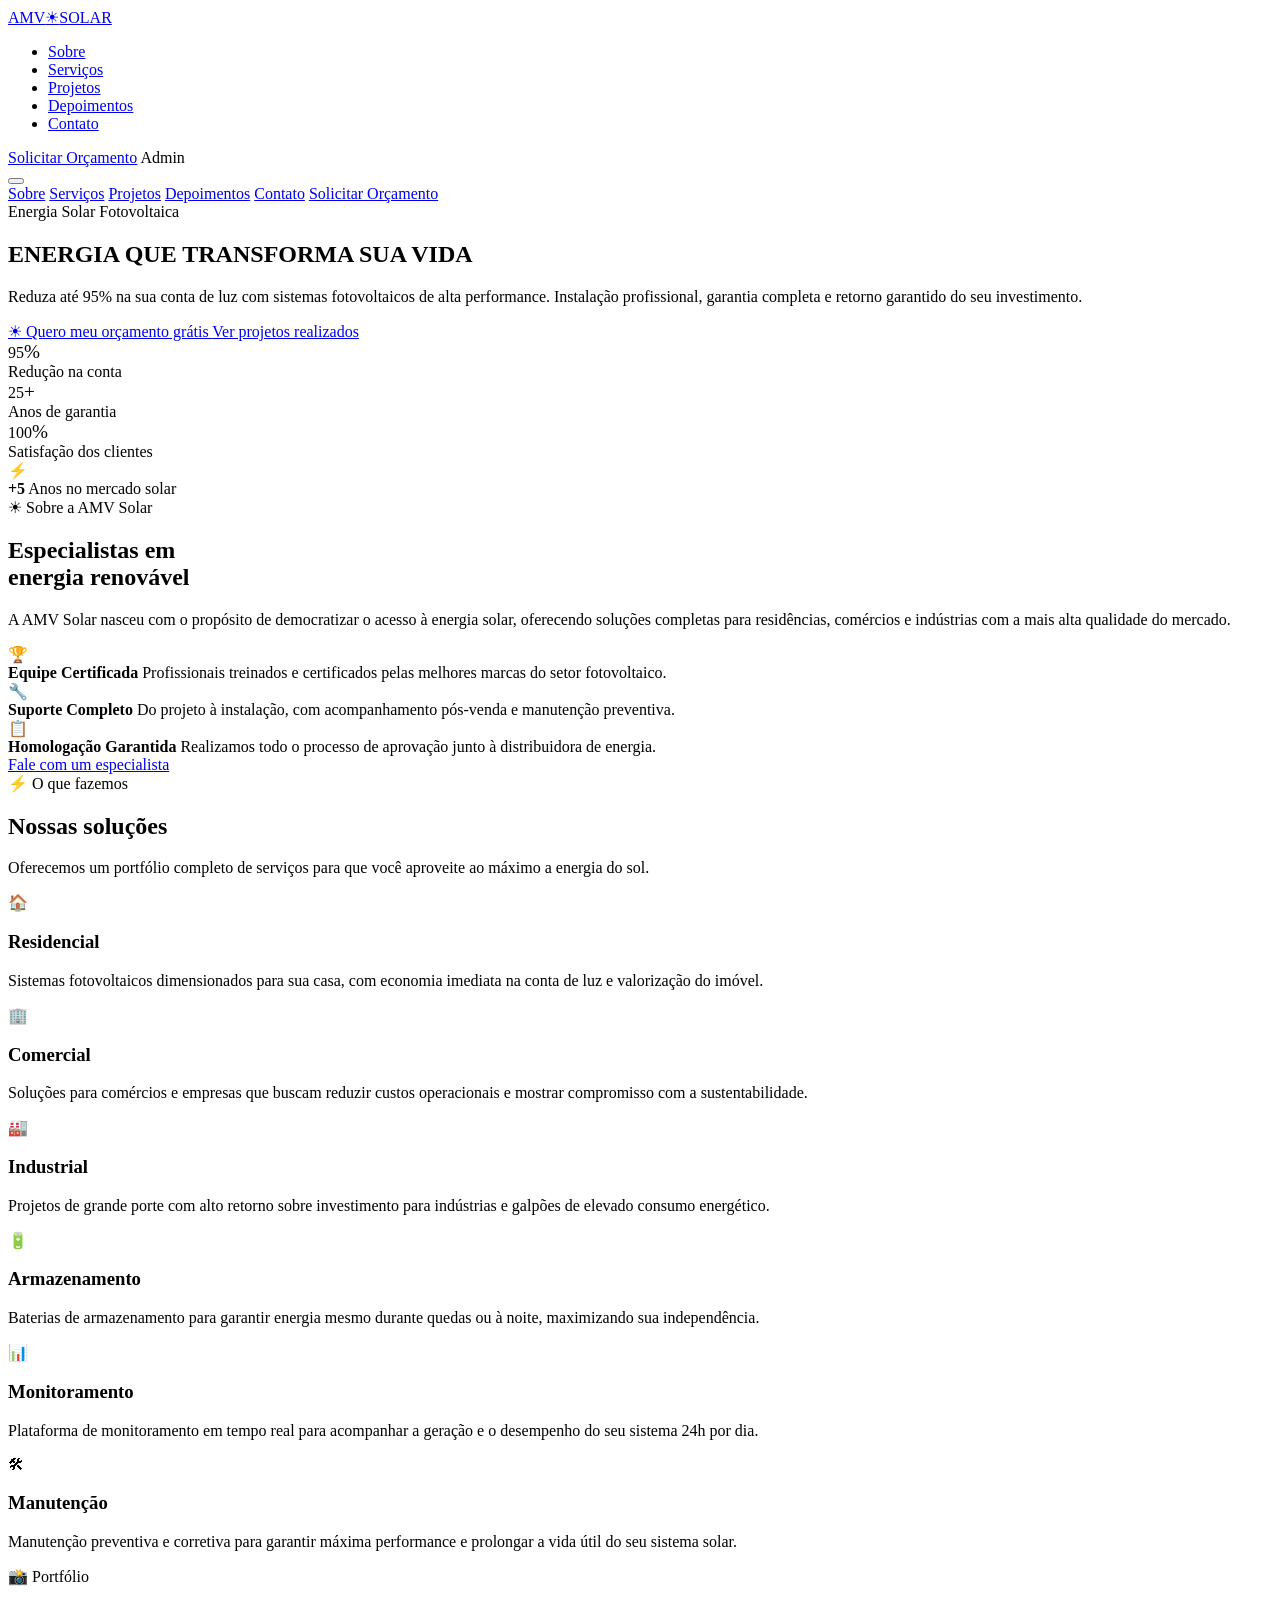
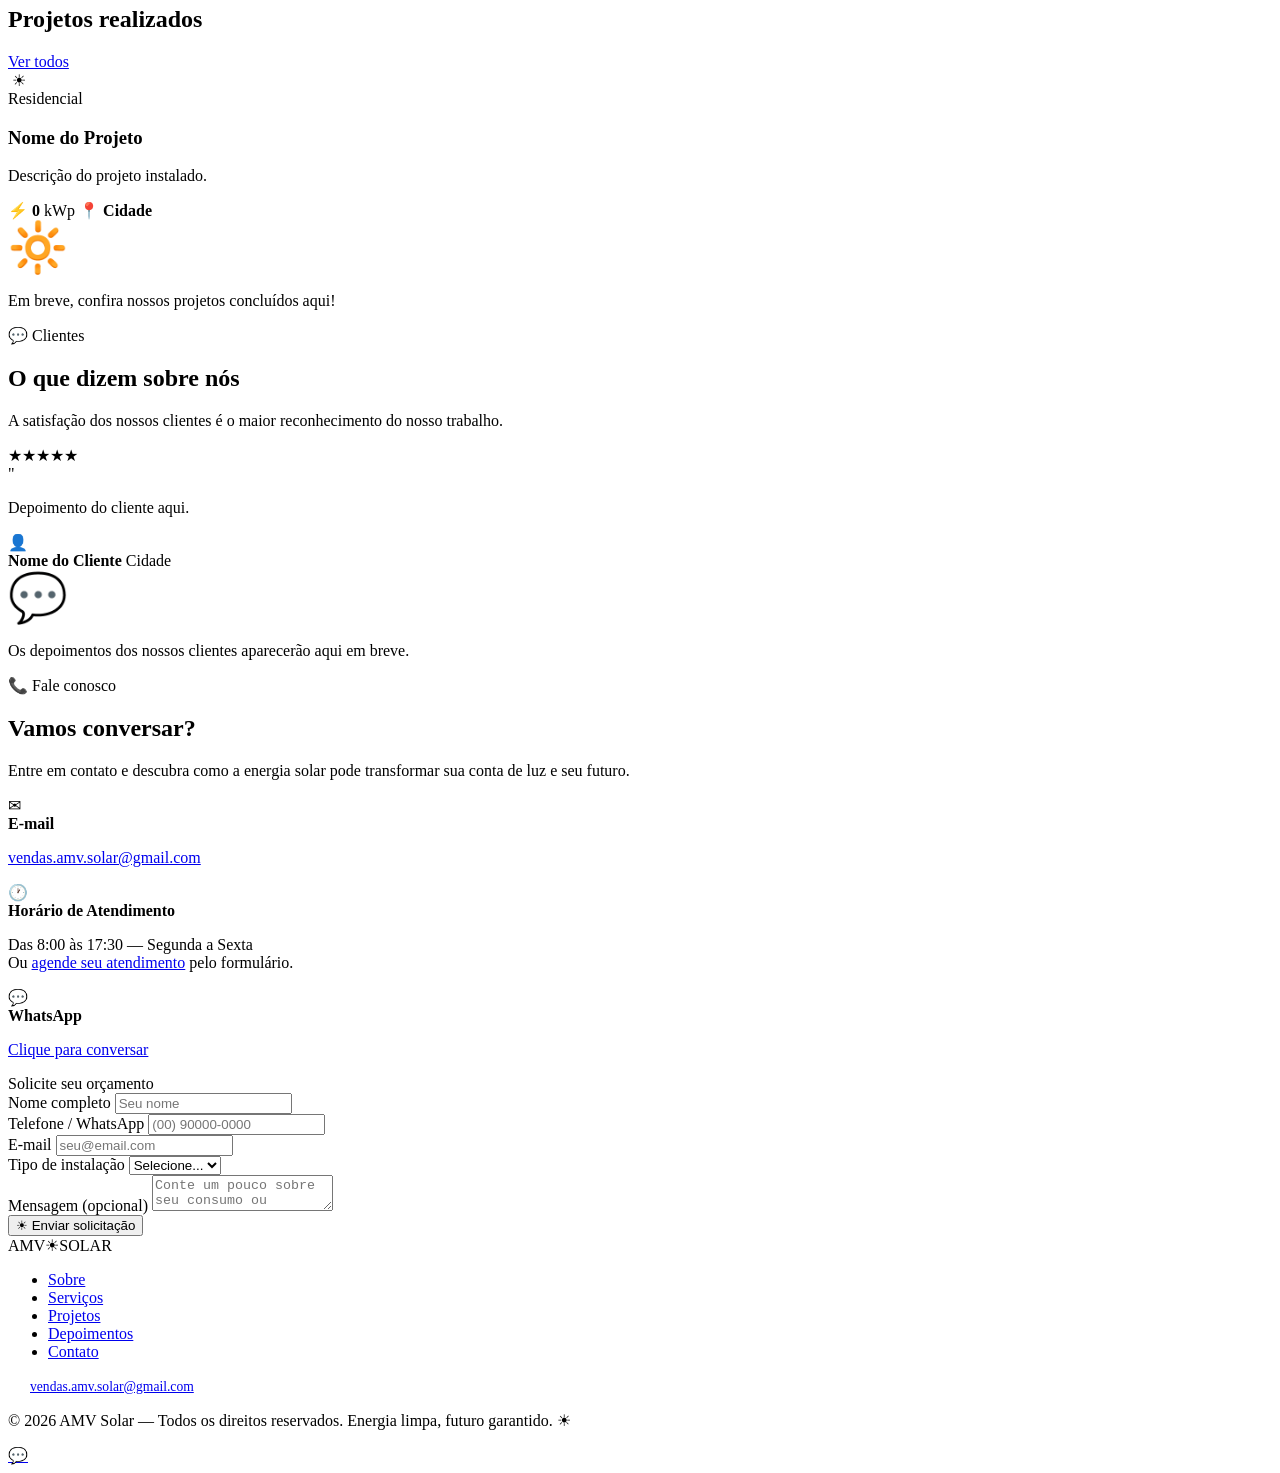
==== src/main/resources/templates/index.html @ 7b27a29c "primeiro commit" ====
<!DOCTYPE html>
<html lang="pt-BR" xmlns:th="http://www.thymeleaf.org" xmlns:sec="http://www.thymeleaf.org/extras/spring-security">
<head>
    <meta charset="UTF-8" />
    <meta name="viewport" content="width=device-width, initial-scale=1.0" />
    <meta name="description" content="AMV Solar — Energia solar fotovoltaica com qualidade e eficiência para sua residência ou empresa." />
    <title>AMV Solar | Energia que Transforma</title>

    <!-- Fonts -->
    <link rel="preconnect" href="https://fonts.googleapis.com" />
    <link rel="preconnect" href="https://fonts.gstatic.com" crossorigin />
    <link href="https://fonts.googleapis.com/css2?family=Bebas+Neue&family=Outfit:wght@300;400;500;600;700&display=swap" rel="stylesheet" />

    <!-- CSS -->
    <link rel="stylesheet" th:href="@{/Style.css}" />
</head>
<body>

<!-- ===================== NAVBAR ===================== -->
<nav id="navbar">
    <div class="container nav-inner">
        <a href="#hero" class="nav-logo">AMV<span>☀</span>SOLAR</a>

        <ul class="nav-links">
            <li><a href="#sobre">Sobre</a></li>
            <li><a href="#servicos">Serviços</a></li>
            <li><a href="#projetos">Projetos</a></li>
            <li><a href="#depoimentos">Depoimentos</a></li>
            <li><a href="#contato">Contato</a></li>
        </ul>

        <div class="nav-cta">
            <a href="#contato" class="btn btn-primary">Solicitar Orçamento</a>
            <!-- Admin link (só aparece para usuários autenticados) -->
            <a sec:authorize="isAuthenticated()" th:href="@{/admin}" class="btn btn-outline">Admin</a>
        </div>

        <button class="hamburger" id="hamburger" aria-label="Menu">
            <span></span><span></span><span></span>
        </button>
    </div>
</nav>

<!-- Mobile Menu -->
<div class="mobile-menu" id="mobileMenu">
    <a href="#sobre"        onclick="closeMobile()">Sobre</a>
    <a href="#servicos"     onclick="closeMobile()">Serviços</a>
    <a href="#projetos"     onclick="closeMobile()">Projetos</a>
    <a href="#depoimentos"  onclick="closeMobile()">Depoimentos</a>
    <a href="#contato"      onclick="closeMobile()">Contato</a>
    <a href="#contato" class="btn btn-primary" onclick="closeMobile()">Solicitar Orçamento</a>
</div>

<!-- ===================== HERO ===================== -->
<section id="hero">
    <div class="hero-bg"></div>
    <div class="hero-orb"></div>

    <div class="container">
        <div class="hero-content">

            <div class="hero-badge">
                <span class="dot"></span>
                Energia Solar Fotovoltaica
            </div>

            <h1 class="hero-title">
                ENERGIA QUE
                <span class="accent">TRANSFORMA</span>
                SUA VIDA
            </h1>

            <p class="hero-desc">
                Reduza até 95% na sua conta de luz com sistemas fotovoltaicos de alta
                performance. Instalação profissional, garantia completa e retorno
                garantido do seu investimento.
            </p>

            <div class="hero-actions">
                <a href="#contato" class="btn btn-primary">
                    ☀ Quero meu orçamento grátis
                </a>
                <a href="#projetos" class="btn btn-outline">
                    Ver projetos realizados
                </a>
            </div>

            <div class="hero-stats">
                <div class="stat-item">
                    <div class="stat-number">95<span style="font-size:1.2rem">%</span></div>
                    <div class="stat-label">Redução na conta</div>
                </div>
                <div class="stat-item">
                    <div class="stat-number">25<span style="font-size:1.2rem">+</span></div>
                    <div class="stat-label">Anos de garantia</div>
                </div>
                <div class="stat-item">
                    <div class="stat-number">100<span style="font-size:1.2rem">%</span></div>
                    <div class="stat-label">Satisfação dos clientes</div>
                </div>
            </div>

        </div>
    </div>
</section>

<!-- ===================== SOBRE ===================== -->
<section id="sobre">
    <div class="container">
        <div class="sobre-grid">

            <div class="sobre-visual reveal">
                <div class="sobre-img-wrap">
                    <span class="sobre-icon-big">⚡</span>
                </div>
                <div class="sobre-badge-float">
                    <strong>+5</strong>
                    Anos no mercado solar
                </div>
            </div>

            <div class="sobre-text reveal">
                <span class="section-tag">☀ Sobre a AMV Solar</span>
                <h2 class="section-title">
                    Especialistas em<br /><span>energia renovável</span>
                </h2>
                <p class="section-sub">
                    A AMV Solar nasceu com o propósito de democratizar o acesso à energia
                    solar, oferecendo soluções completas para residências, comércios e
                    indústrias com a mais alta qualidade do mercado.
                </p>

                <div class="sobre-items">
                    <div class="sobre-item">
                        <div class="sobre-item-icon">🏆</div>
                        <div class="sobre-item-text">
                            <strong>Equipe Certificada</strong>
                            <span>Profissionais treinados e certificados pelas melhores marcas do setor fotovoltaico.</span>
                        </div>
                    </div>
                    <div class="sobre-item">
                        <div class="sobre-item-icon">🔧</div>
                        <div class="sobre-item-text">
                            <strong>Suporte Completo</strong>
                            <span>Do projeto à instalação, com acompanhamento pós-venda e manutenção preventiva.</span>
                        </div>
                    </div>
                    <div class="sobre-item">
                        <div class="sobre-item-icon">📋</div>
                        <div class="sobre-item-text">
                            <strong>Homologação Garantida</strong>
                            <span>Realizamos todo o processo de aprovação junto à distribuidora de energia.</span>
                        </div>
                    </div>
                </div>

                <a href="#contato" class="btn btn-primary" style="margin-top:36px">
                    Fale com um especialista
                </a>
            </div>

        </div>
    </div>
</section>

<!-- ===================== SERVIÇOS ===================== -->
<section id="servicos">
    <div class="container">
        <div class="servicos-header reveal">
            <span class="section-tag">⚡ O que fazemos</span>
            <h2 class="section-title">Nossas <span>soluções</span></h2>
            <p class="section-sub">Oferecemos um portfólio completo de serviços para que você aproveite ao máximo a energia do sol.</p>
        </div>

        <div class="servicos-grid">

            <div class="servico-card reveal">
                <div class="servico-icon">🏠</div>
                <h3>Residencial</h3>
                <p>Sistemas fotovoltaicos dimensionados para sua casa, com economia imediata na conta de luz e valorização do imóvel.</p>
            </div>

            <div class="servico-card reveal">
                <div class="servico-icon">🏢</div>
                <h3>Comercial</h3>
                <p>Soluções para comércios e empresas que buscam reduzir custos operacionais e mostrar compromisso com a sustentabilidade.</p>
            </div>

            <div class="servico-card reveal">
                <div class="servico-icon">🏭</div>
                <h3>Industrial</h3>
                <p>Projetos de grande porte com alto retorno sobre investimento para indústrias e galpões de elevado consumo energético.</p>
            </div>

            <div class="servico-card reveal">
                <div class="servico-icon">🔋</div>
                <h3>Armazenamento</h3>
                <p>Baterias de armazenamento para garantir energia mesmo durante quedas ou à noite, maximizando sua independência.</p>
            </div>

            <div class="servico-card reveal">
                <div class="servico-icon">📊</div>
                <h3>Monitoramento</h3>
                <p>Plataforma de monitoramento em tempo real para acompanhar a geração e o desempenho do seu sistema 24h por dia.</p>
            </div>

            <div class="servico-card reveal">
                <div class="servico-icon">🛠</div>
                <h3>Manutenção</h3>
                <p>Manutenção preventiva e corretiva para garantir máxima performance e prolongar a vida útil do seu sistema solar.</p>
            </div>

        </div>
    </div>
</section>

<!-- ===================== PROJETOS ===================== -->
<section id="projetos">
    <div class="container">
        <div class="projetos-header reveal">
            <div>
                <span class="section-tag">📸 Portfólio</span>
                <h2 class="section-title">Projetos <span>realizados</span></h2>
            </div>
            <a href="#contato" class="btn btn-outline">Ver todos</a>
        </div>

        <!-- Projetos vindos do banco via Thymeleaf -->
        <div class="projetos-grid">

            <!-- Se existirem projetos cadastrados -->
            <th:block th:if="${projetos != null and !projetos.isEmpty()}">
                <div class="projeto-card reveal" th:each="projeto : ${projetos}">
                    <div class="projeto-img">
                        <img th:if="${projeto.imagemUrl != null and !projeto.imagemUrl.isEmpty()}"
                             th:src="${projeto.imagemUrl}"
                             th:alt="${projeto.titulo}" />
                        <span th:unless="${projeto.imagemUrl != null and !projeto.imagemUrl.isEmpty()}">☀</span>
                    </div>
                    <div class="projeto-body">
                        <div class="projeto-tag" th:text="${projeto.tipo != null ? projeto.tipo : 'Solar'}">Residencial</div>
                        <h3 th:text="${projeto.titulo}">Nome do Projeto</h3>
                        <p th:text="${projeto.descricao}">Descrição do projeto instalado.</p>
                        <div class="projeto-meta">
                            <span th:if="${projeto.potencia != null}">⚡ <strong th:text="${projeto.potencia}">0</strong> kWp</span>
                            <span th:if="${projeto.cidade != null}">📍 <strong th:text="${projeto.cidade}">Cidade</strong></span>
                        </div>
                    </div>
                </div>
            </th:block>

            <!-- Estado vazio -->
            <div class="projetos-empty reveal" th:if="${projetos == null or projetos.isEmpty()}">
                <div style="font-size:3rem;margin-bottom:16px">🔆</div>
                <p style="font-size:1rem;color:var(--text-muted)">Em breve, confira nossos projetos concluídos aqui!</p>
            </div>

        </div>
    </div>
</section>

<!-- ===================== DEPOIMENTOS ===================== -->
<section id="depoimentos">
    <div class="container">
        <div class="depoimentos-header reveal">
            <span class="section-tag">💬 Clientes</span>
            <h2 class="section-title">O que dizem sobre <span>nós</span></h2>
            <p class="section-sub">A satisfação dos nossos clientes é o maior reconhecimento do nosso trabalho.</p>
        </div>

        <div class="depoimentos-grid">

            <th:block th:if="${depoimentos != null and !depoimentos.isEmpty()}">
                <div class="depoimento-card reveal" th:each="dep : ${depoimentos}">
                    <div class="depoimento-stars">★★★★★</div>
                    <div class="depoimento-quote">"</div>
                    <p th:text="${dep.texto}">Depoimento do cliente aqui.</p>
                    <div class="depoimento-author">
                        <div class="depoimento-avatar">👤</div>
                        <div>
                            <strong th:text="${dep.autor}">Nome do Cliente</strong>
                            <span th:text="${dep.cidade != null ? dep.cidade : 'Cliente AMV Solar'}">Cidade</span>
                        </div>
                    </div>
                </div>
            </th:block>

            <!-- Estado vazio -->
            <div class="depoimentos-empty reveal" th:if="${depoimentos == null or depoimentos.isEmpty()}">
                <div style="font-size:3rem;margin-bottom:16px">💬</div>
                <p style="font-size:1rem;color:var(--text-muted)">Os depoimentos dos nossos clientes aparecerão aqui em breve.</p>
            </div>

        </div>
    </div>
</section>

<!-- ===================== CONTATO ===================== -->
<section id="contato">
    <div class="container">
        <div class="contato-grid">

            <!-- Info -->
            <div class="contato-info reveal">
                <span class="section-tag">📞 Fale conosco</span>
                <h2 class="section-title">Vamos <span>conversar?</span></h2>
                <p class="section-sub">
                    Entre em contato e descubra como a energia solar pode transformar
                    sua conta de luz e seu futuro.
                </p>

                <div class="contato-items">

                    <div class="contato-item">
                        <div class="contato-item-icon">✉</div>
                        <div class="contato-item-text">
                            <strong>E-mail</strong>
                            <p><a href="mailto:vendas.amv.solar@gmail.com">vendas.amv.solar@gmail.com</a></p>
                        </div>
                    </div>

                    <div class="contato-item">
                        <div class="contato-item-icon">🕐</div>
                        <div class="contato-item-text">
                            <strong>Horário de Atendimento</strong>
                            <p>Das 8:00 às 17:30 — Segunda a Sexta<br />
                                Ou <a href="#contato">agende seu atendimento</a> pelo formulário.</p>
                        </div>
                    </div>

                    <div class="contato-item">
                        <div class="contato-item-icon">💬</div>
                        <div class="contato-item-text">
                            <strong>WhatsApp</strong>
                            <p><a href="https://wa.me/5500000000000" target="_blank">Clique para conversar</a></p>
                        </div>
                    </div>

                </div>
            </div>

            <!-- Formulário -->
            <div class="contato-form-wrap reveal">
                <div class="form-title">Solicite seu orçamento</div>

                <!--
                  Action aponta para o endpoint do LeadController (POST /contato)
                  O CSRF token é injetado automaticamente pelo Thymeleaf quando Spring Security está ativo.
                -->
                <form th:action="@{/contato}" method="post" id="contatoForm">

                    <div class="form-row">
                        <div class="form-group">
                            <label for="nome">Nome completo</label>
                            <input type="text" id="nome" name="nome"
                                   placeholder="Seu nome" required />
                        </div>
                        <div class="form-group">
                            <label for="telefone">Telefone / WhatsApp</label>
                            <input type="tel" id="telefone" name="telefone"
                                   placeholder="(00) 90000-0000" required />
                        </div>
                    </div>

                    <div class="form-group">
                        <label for="email">E-mail</label>
                        <input type="email" id="email" name="email"
                               placeholder="seu@email.com" required />
                    </div>

                    <div class="form-group">
                        <label for="tipo">Tipo de instalação</label>
                        <select id="tipo" name="tipo">
                            <option value="">Selecione...</option>
                            <option value="Residencial">Residencial</option>
                            <option value="Comercial">Comercial</option>
                            <option value="Industrial">Industrial</option>
                            <option value="Rural">Rural</option>
                        </select>
                    </div>

                    <div class="form-group">
                        <label for="mensagem">Mensagem (opcional)</label>
                        <textarea id="mensagem" name="mensagem"
                                  placeholder="Conte um pouco sobre seu consumo ou dúvidas..."></textarea>
                    </div>

                    <button type="submit" class="btn btn-primary form-submit">
                        ☀ Enviar solicitação
                    </button>

                    <!-- Feedback de sucesso/erro via Thymeleaf -->
                    <div class="form-feedback success"
                         th:if="${sucesso}"
                         th:text="${sucesso}">
                    </div>
                    <div class="form-feedback error"
                         th:if="${erro}"
                         th:text="${erro}">
                    </div>

                </form>
            </div>

        </div>
    </div>
</section>

<!-- ===================== FOOTER ===================== -->
<footer>
    <div class="container">
        <div class="footer-inner">
            <div class="footer-logo">AMV<span>☀</span>SOLAR</div>
            <ul class="footer-links">
                <li><a href="#sobre">Sobre</a></li>
                <li><a href="#servicos">Serviços</a></li>
                <li><a href="#projetos">Projetos</a></li>
                <li><a href="#depoimentos">Depoimentos</a></li>
                <li><a href="#contato">Contato</a></li>
            </ul>
            <a href="mailto:vendas.amv.solar@gmail.com" class="btn btn-outline" style="font-size:0.85rem;padding:10px 22px;">
                vendas.amv.solar@gmail.com
            </a>
        </div>
        <p class="footer-copy">
            &copy; <span id="year"></span> AMV Solar — Todos os direitos reservados.
            Energia limpa, futuro garantido. ☀
        </p>
    </div>
</footer>

<!-- WhatsApp flutuante -->
<a class="whatsapp-float" href="https://wa.me/5500000000000" target="_blank" title="Fale conosco no WhatsApp">
    💬
</a>

<!-- ===================== SCRIPTS ===================== -->
<script>
    /* --- Ano dinâmico --- */
    document.getElementById('year').textContent = new Date().getFullYear();

    /* --- Navbar scroll --- */
    const navbar = document.getElementById('navbar');
    window.addEventListener('scroll', () => {
      navbar.classList.toggle('scrolled', window.scrollY > 40);
    });

    /* --- Hamburger / Mobile menu --- */
    const hamburger = document.getElementById('hamburger');
    const mobileMenu = document.getElementById('mobileMenu');

    hamburger.addEventListener('click', () => {
      hamburger.classList.toggle('open');
      mobileMenu.classList.toggle('open');
      document.body.style.overflow = mobileMenu.classList.contains('open') ? 'hidden' : '';
    });

    function closeMobile() {
      hamburger.classList.remove('open');
      mobileMenu.classList.remove('open');
      document.body.style.overflow = '';
    }

    /* --- Scroll reveal --- */
    const revealObserver = new IntersectionObserver((entries) => {
      entries.forEach(entry => {
        if (entry.isIntersecting) {
          entry.target.classList.add('visible');
          revealObserver.unobserve(entry.target);
        }
      });
    }, { threshold: 0.12, rootMargin: '0px 0px -40px 0px' });

    document.querySelectorAll('.reveal').forEach(el => revealObserver.observe(el));

    /* --- Smooth anchor scroll (fallback) --- */
    document.querySelectorAll('a[href^="#"]').forEach(link => {
      link.addEventListener('click', e => {
        const target = document.querySelector(link.getAttribute('href'));
        if (target) {
          e.preventDefault();
          target.scrollIntoView({ behavior: 'smooth', block: 'start' });
        }
      });
    });

    /* --- Máscara de telefone --- */
    const tel = document.getElementById('telefone');
    if (tel) {
      tel.addEventListener('input', () => {
        let v = tel.value.replace(/\D/g, '').slice(0, 11);
        if (v.length <= 10)
          v = v.replace(/(\d{2})(\d{4})(\d{0,4})/, '($1) $2-$3');
        else
          v = v.replace(/(\d{2})(\d{5})(\d{0,4})/, '($1) $2-$3');
        tel.value = v.trim().replace(/-$/, '');
      });
    }
</script>

</body>
</html>
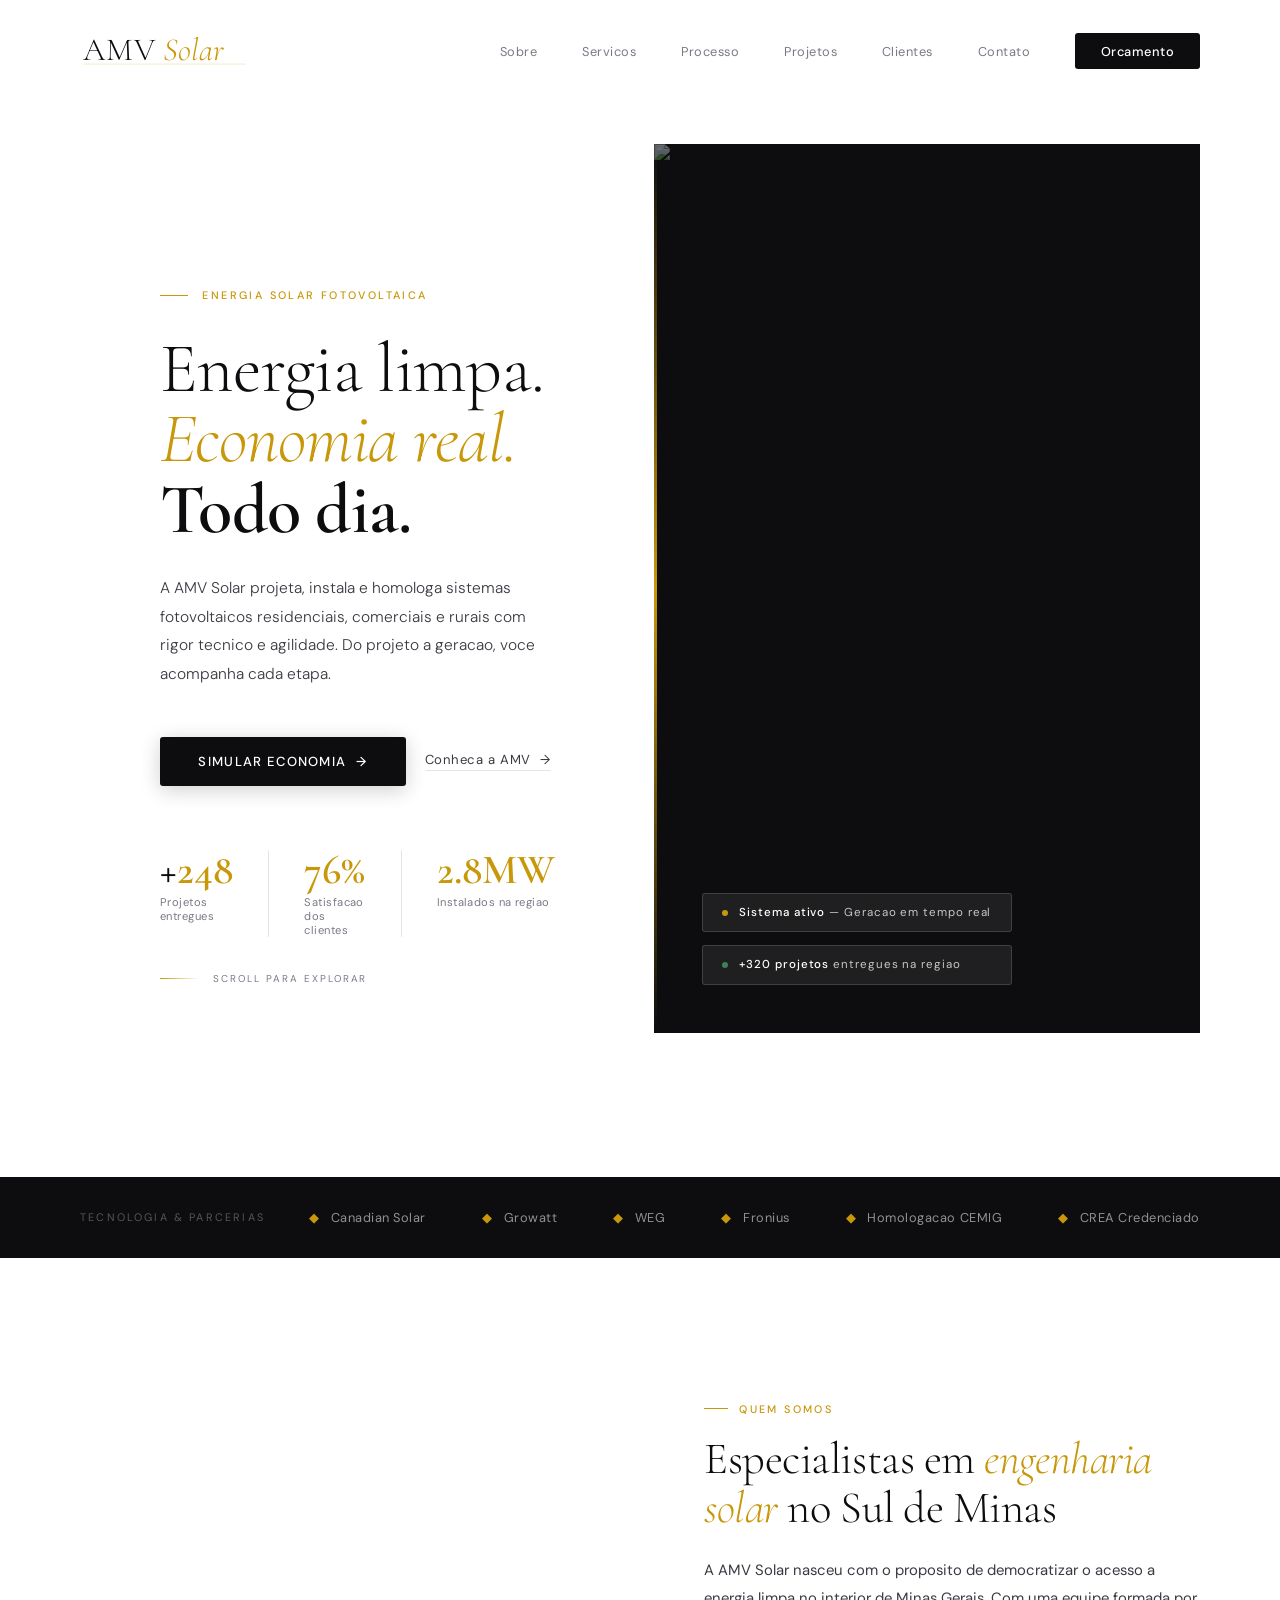
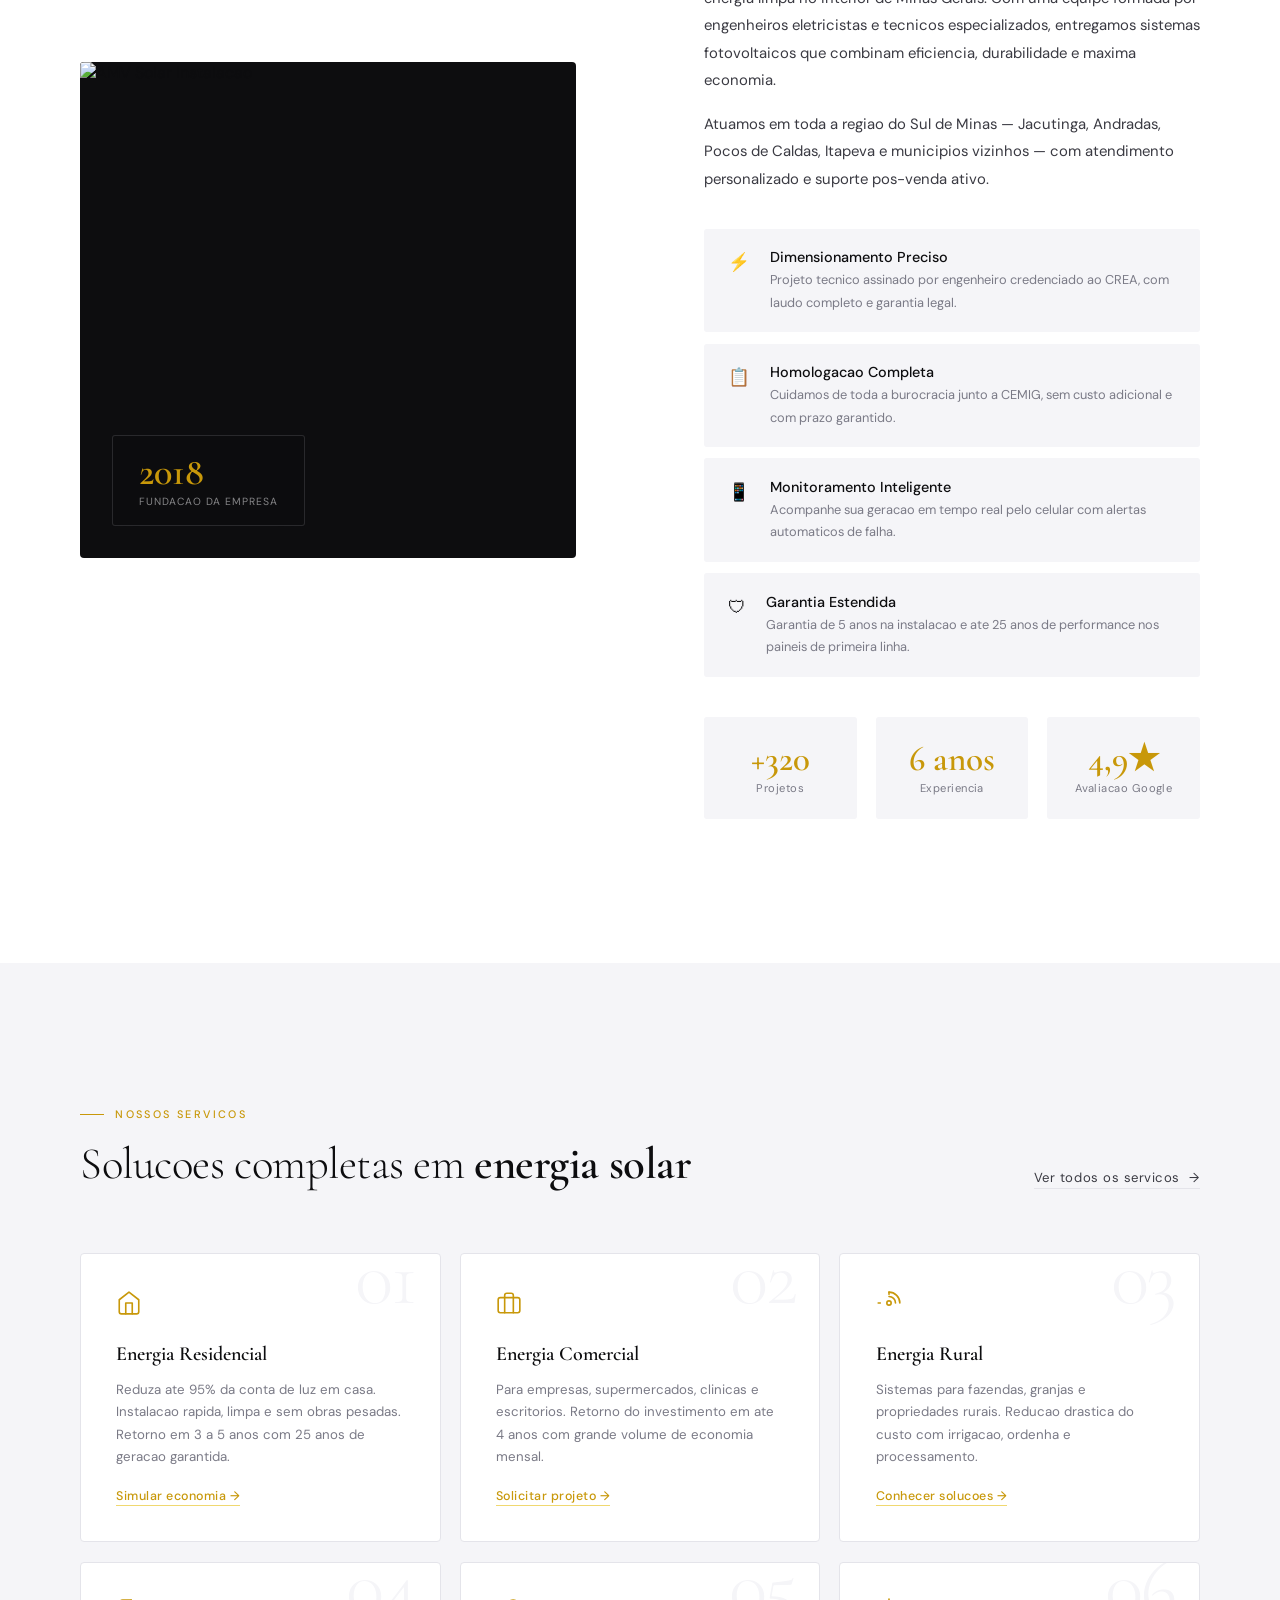
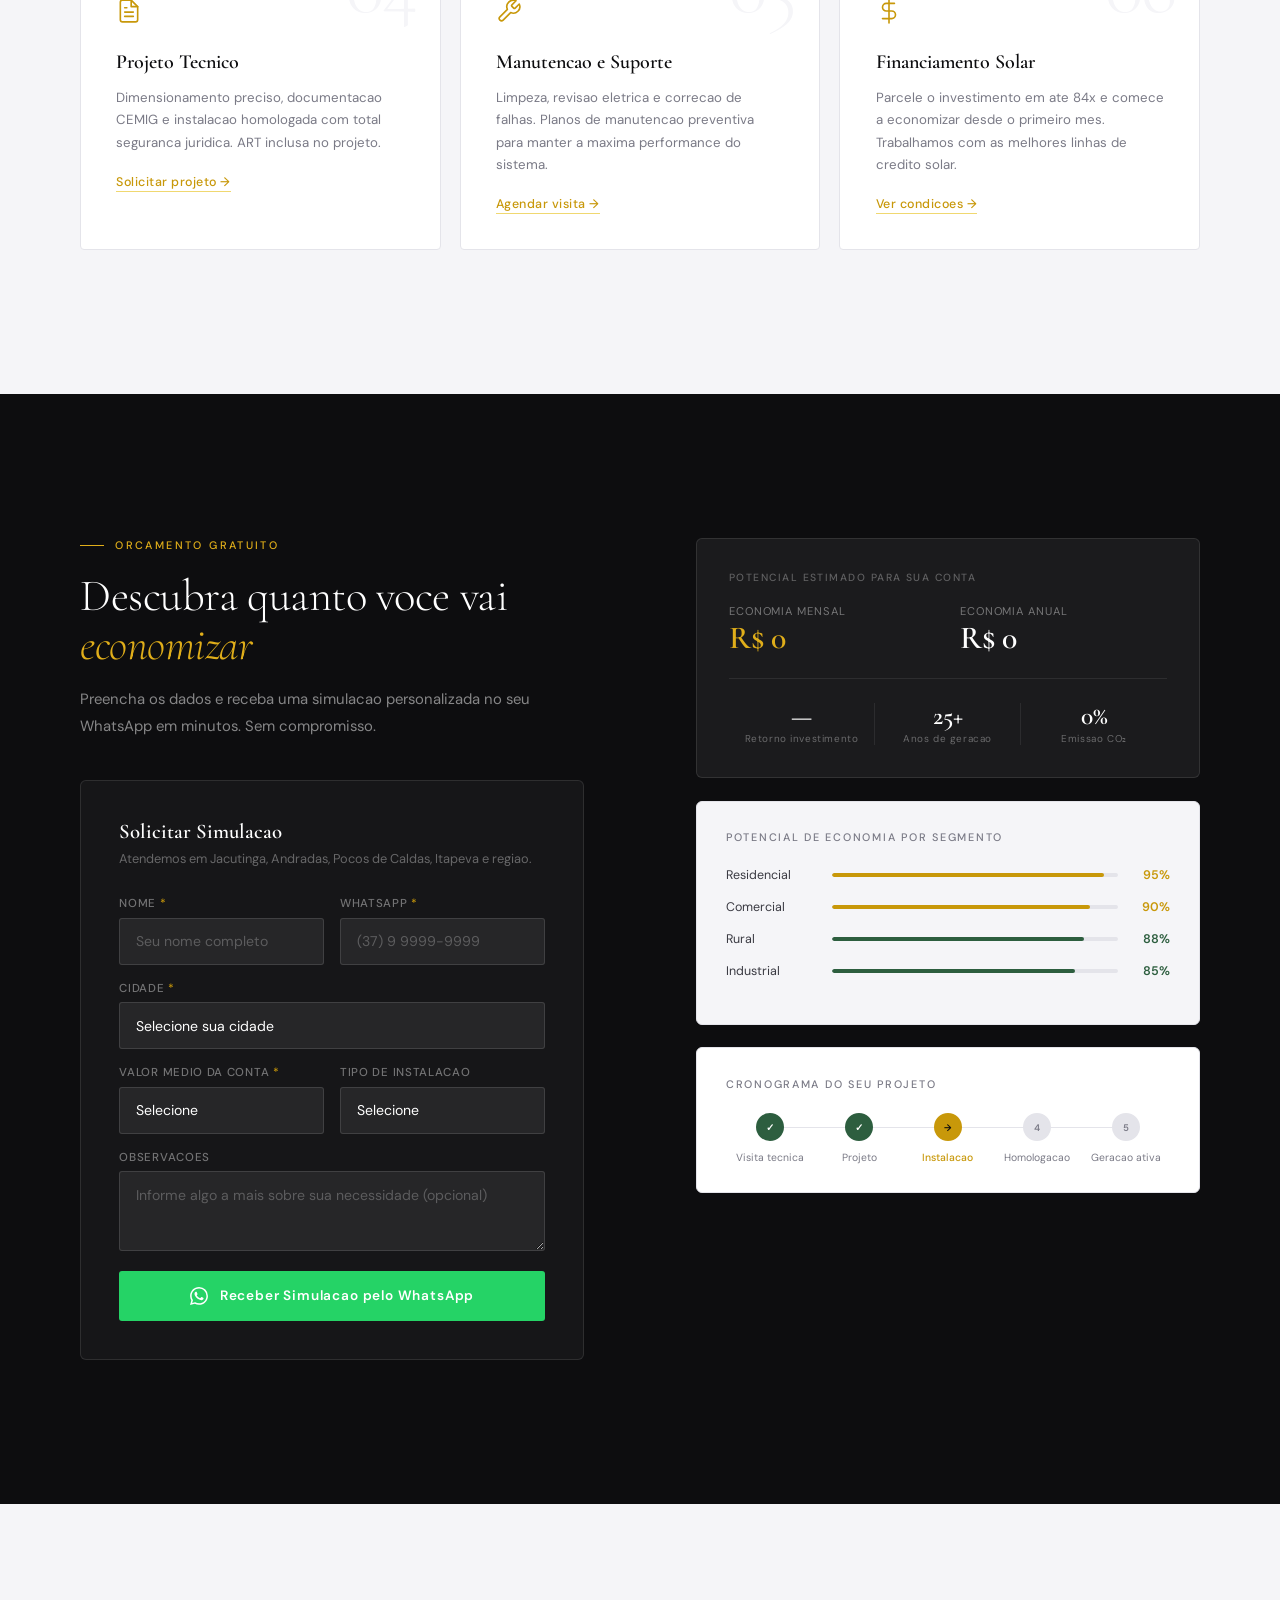
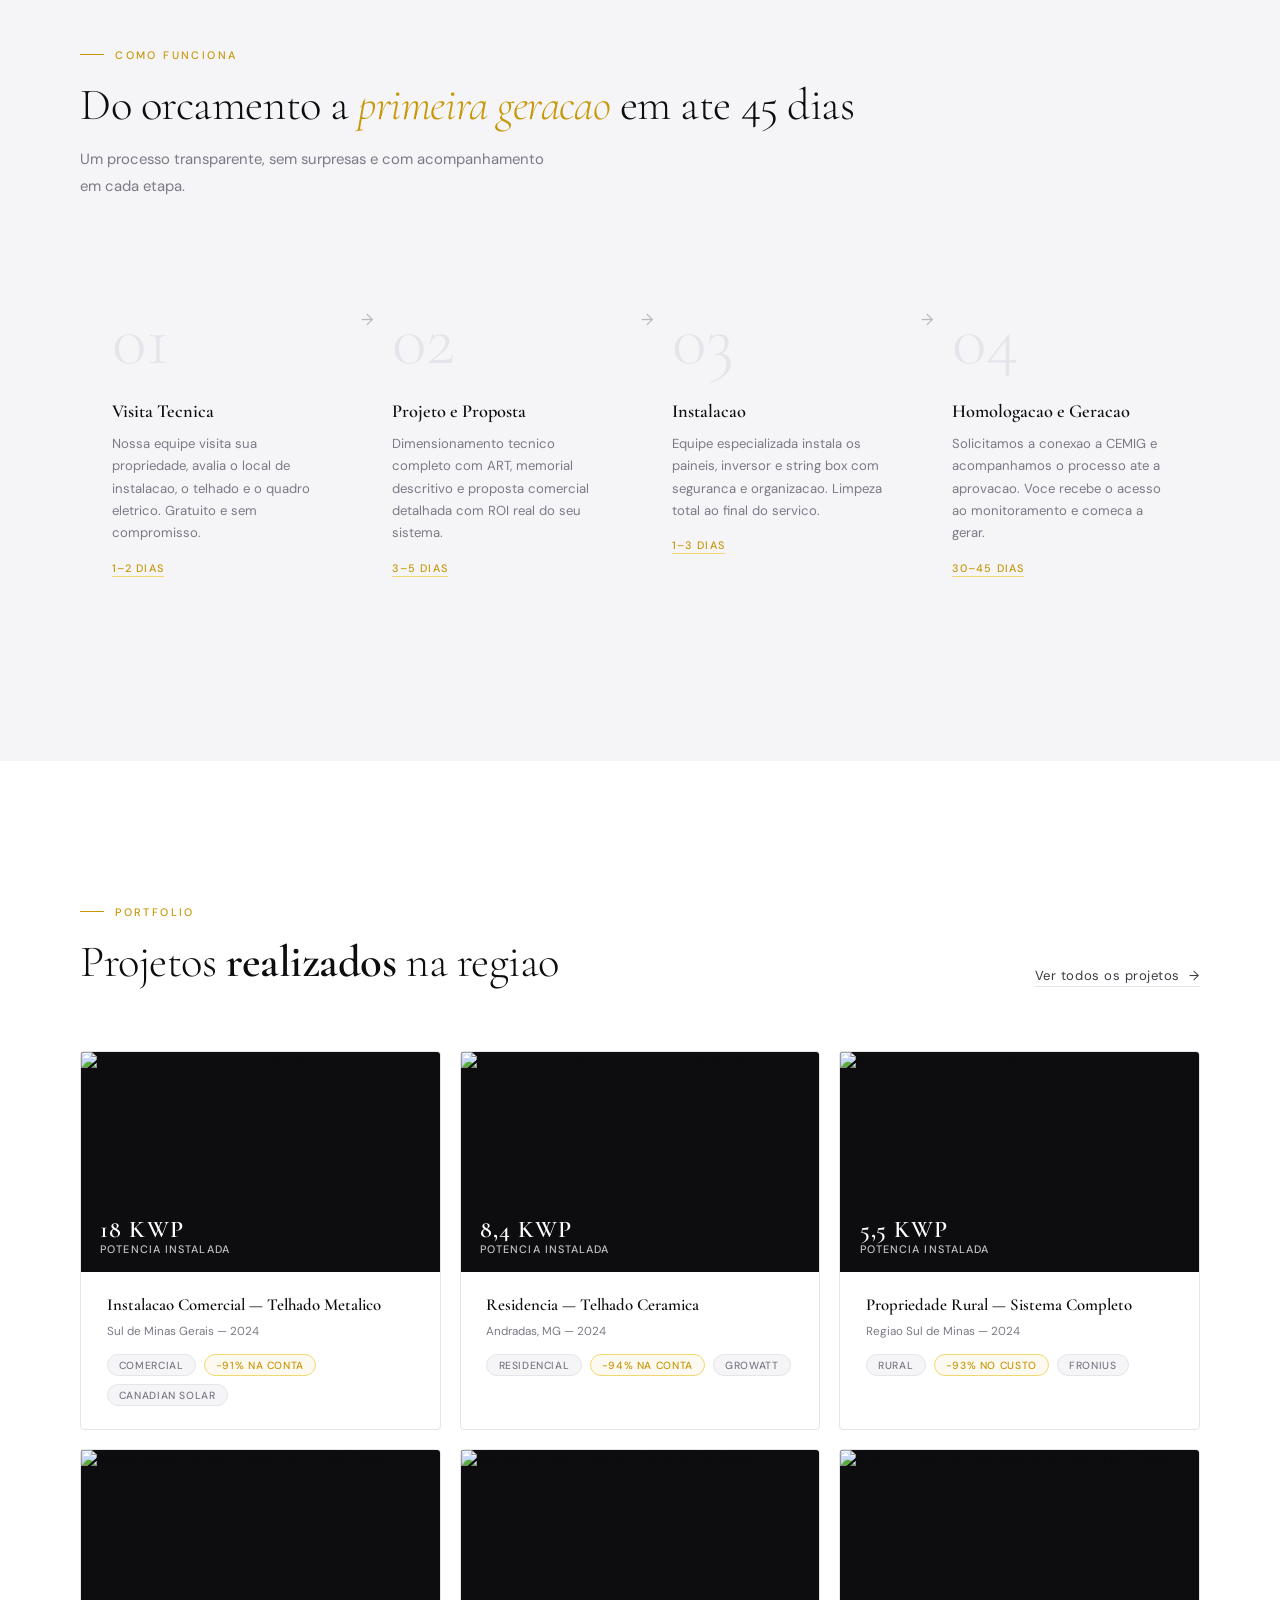
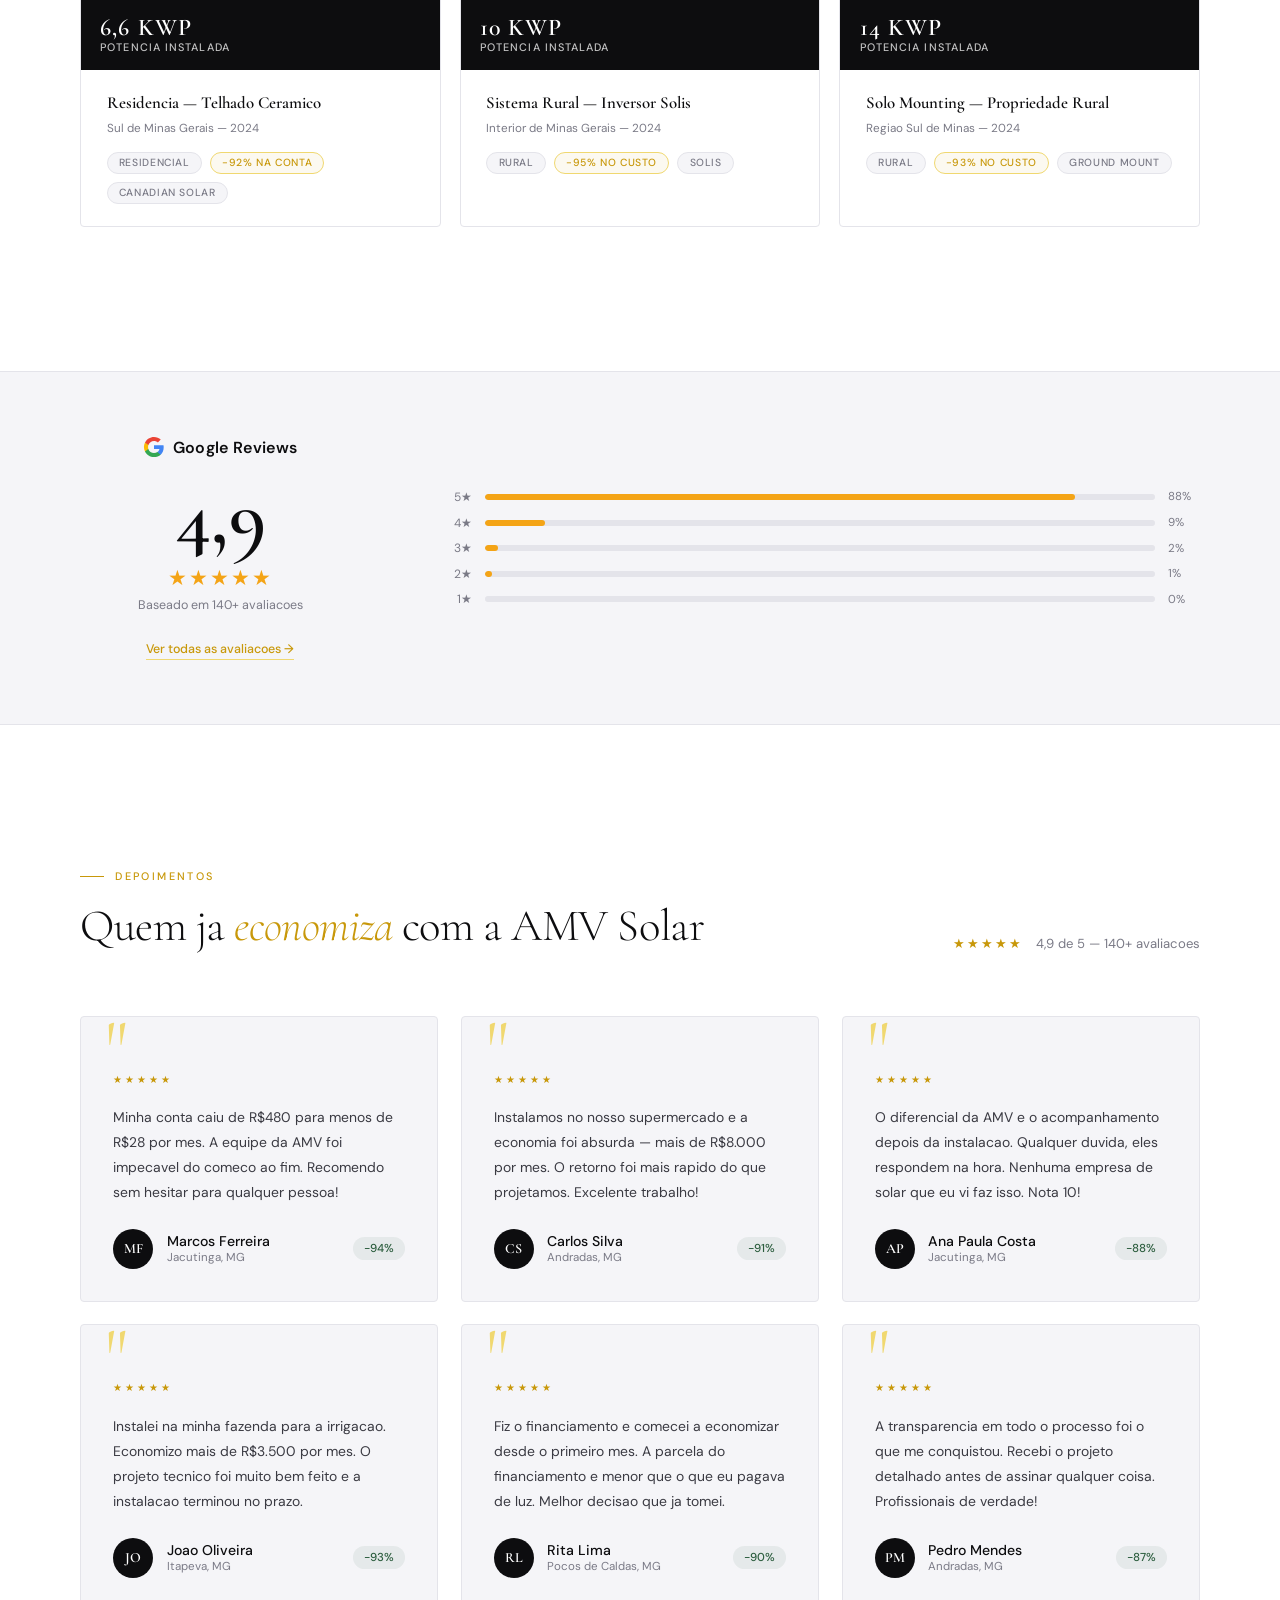
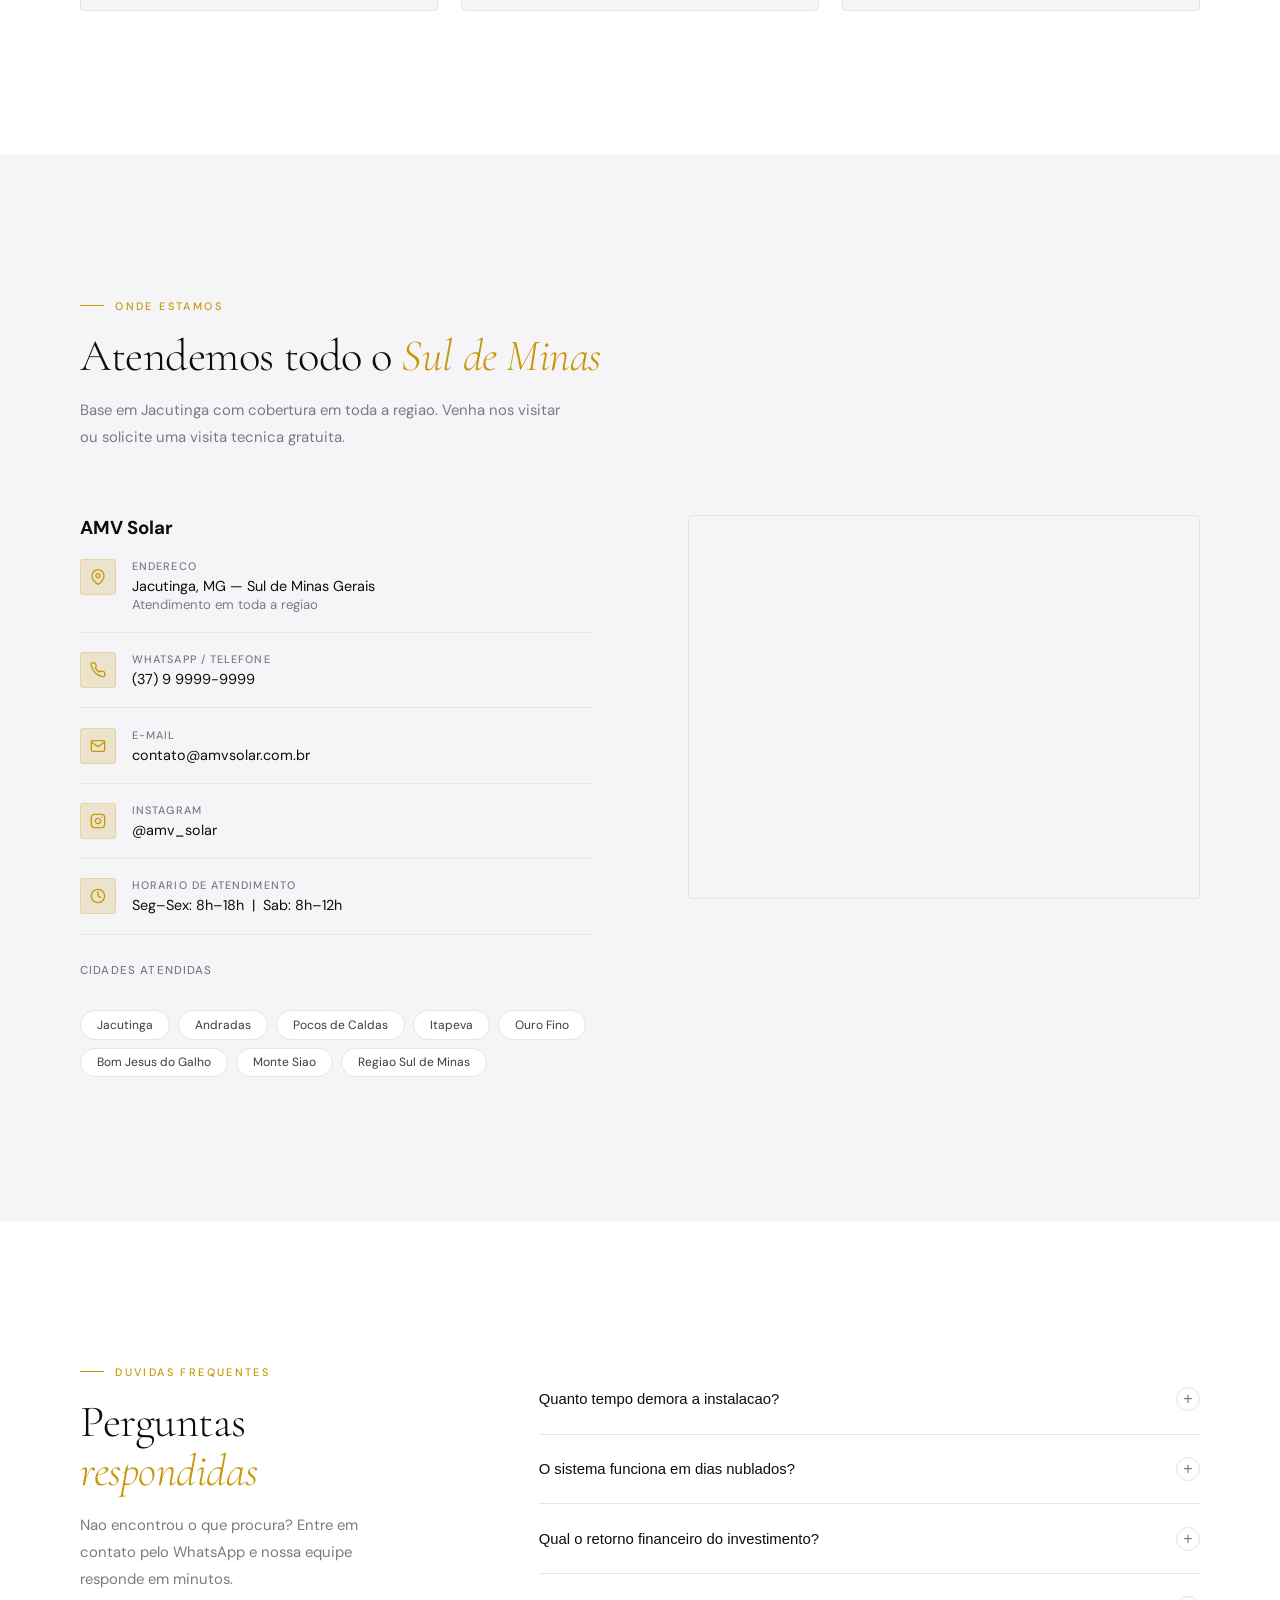
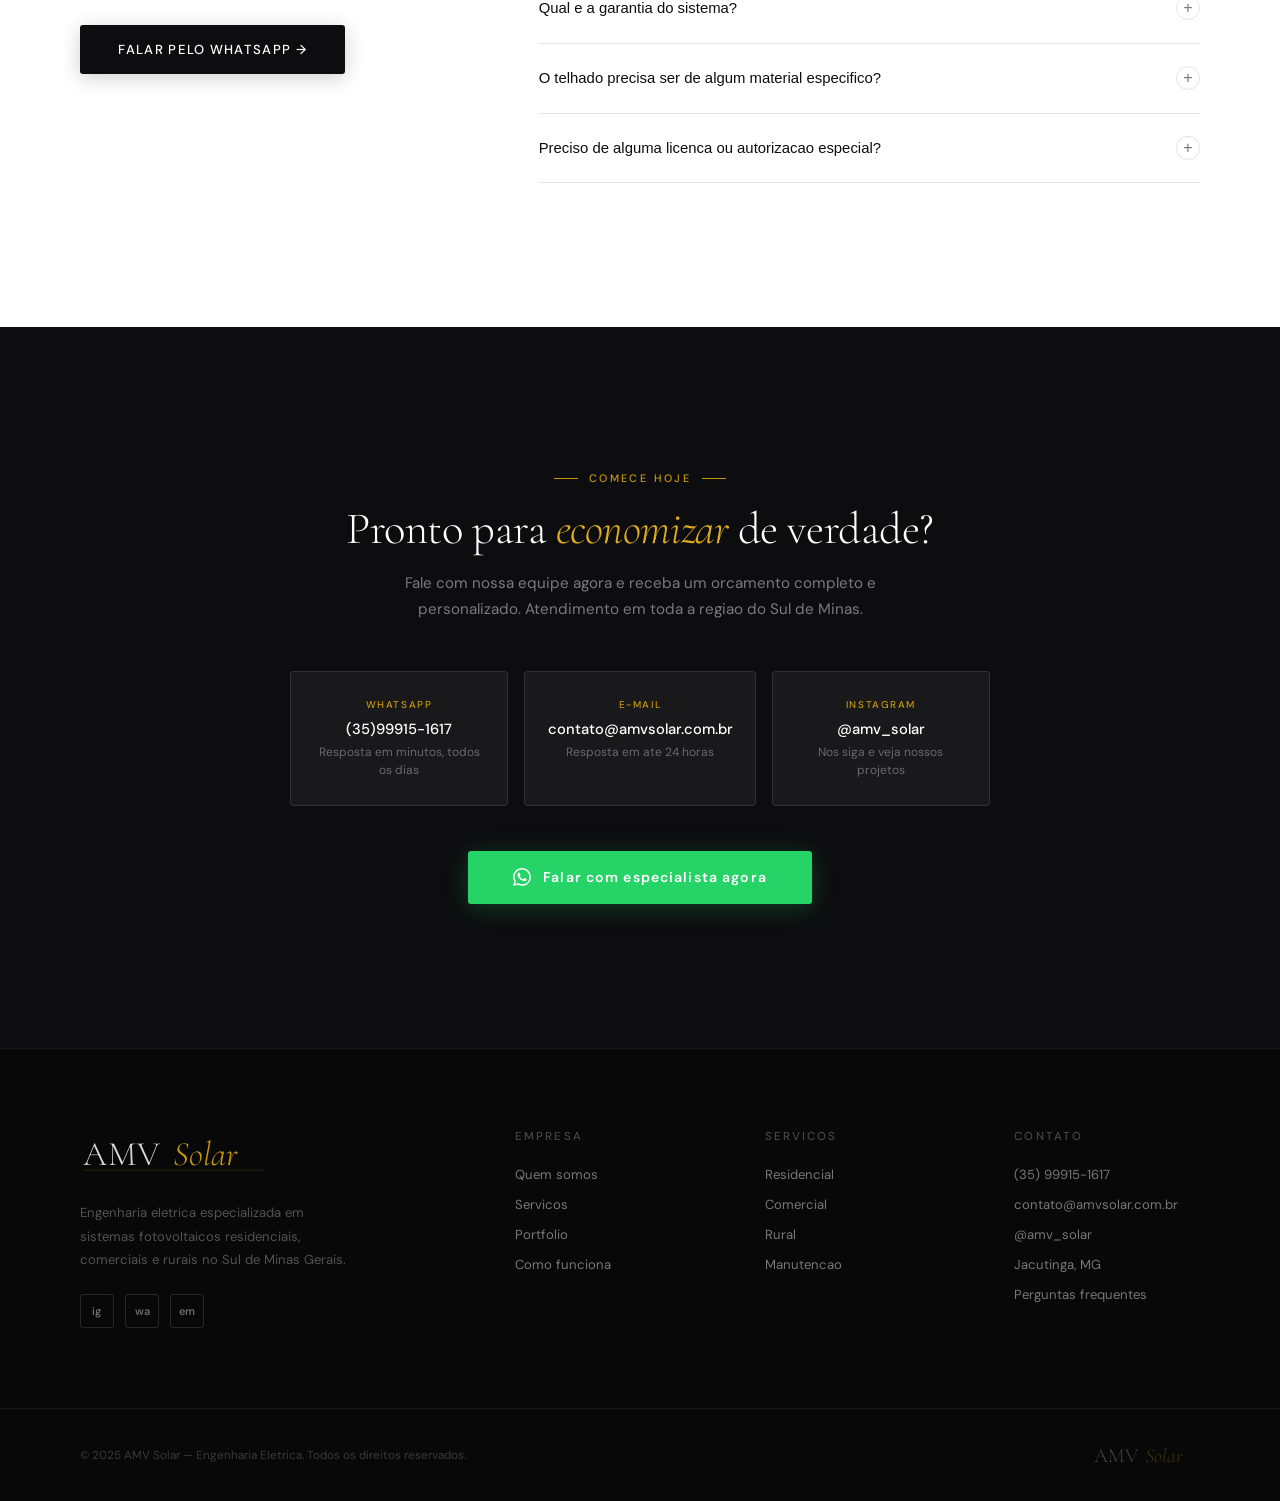
==== commit 29e7fa76: "feat:Substituicao do database por jpg" ====
--- a/src/main/resources/templates/index.html
+++ b/src/main/resources/templates/index.html
@@ -1,502 +1,1541 @@
 <!DOCTYPE html>
-<html lang="pt-BR" xmlns:th="http://www.thymeleaf.org" xmlns:sec="http://www.thymeleaf.org/extras/spring-security">
+<html lang="pt-BR">
 <head>
-    <meta charset="UTF-8" />
-    <meta name="viewport" content="width=device-width, initial-scale=1.0" />
-    <meta name="description" content="AMV Solar — Energia solar fotovoltaica com qualidade e eficiência para sua residência ou empresa." />
-    <title>AMV Solar | Energia que Transforma</title>
-
-    <!-- Fonts -->
-    <link rel="preconnect" href="https://fonts.googleapis.com" />
-    <link rel="preconnect" href="https://fonts.gstatic.com" crossorigin />
-    <link href="https://fonts.googleapis.com/css2?family=Bebas+Neue&family=Outfit:wght@300;400;500;600;700&display=swap" rel="stylesheet" />
-
-    <!-- CSS -->
-    <link rel="stylesheet" th:href="@{/Style.css}" />
+  <meta charset="UTF-8">
+  <meta name="viewport" content="width=device-width, initial-scale=1.0">
+  <title>AMV Solar — Energia Solar Fotovoltaica | Sul de Minas Gerais</title>
+  <meta name="description" content="AMV Solar: instalação de sistemas fotovoltaicos residenciais, comerciais e rurais em Jacutinga, Andradas, Poços de Caldas e região Sul de Minas. CREA credenciado, homologação CEMIG.">
+  <link href="https://fonts.googleapis.com/css2?family=Cormorant+Garamond:ital,wght@0,300;0,400;0,600;0,700;1,300;1,400&family=DM+Sans:wght@200;300;400;500;600&display=swap" rel="stylesheet">
+  <style>
+    :root {
+      --ink:      #0D0D0F;
+      --ink-2:    #1C1C20;
+      --ink-3:    #3A3A42;
+      --muted:    #7A7A86;
+      --faint:    #B8B8C2;
+      --sand:     #E4E4EA;
+      --pale:     #F5F5F8;
+      --gold:     #C8980A;
+      --gold-lt:  #E0AE1A;
+      --gold-pale:#F0D870;
+      --gold-glow:rgba(200,152,10,0.18);
+      --green:    #2D5E3F;
+      --green-lt: #3F8057;
+      --white:    #FFFFFF;
+      --r: 3px;
+    }
+    *, *::before, *::after { margin:0; padding:0; box-sizing:border-box; }
+    html { scroll-behavior:smooth; }
+    body {
+      font-family:'DM Sans', sans-serif;
+      background:var(--white);
+      color:var(--ink);
+      overflow-x:hidden;
+      -webkit-font-smoothing:antialiased;
+    }
+
+    /* LOADER */
+    #loader {
+      position:fixed; inset:0; z-index:9999;
+      background:var(--ink);
+      display:flex; align-items:center; justify-content:center; flex-direction:column; gap:2rem;
+      transition: opacity 0.8s ease 0.2s;
+    }
+    #loader.hide { opacity:0; pointer-events:none; }
+    .l-logo-img { width:160px; opacity:0.9; }
+    .l-track {
+      width:180px; height:1px;
+      background:rgba(255,255,255,0.1);
+      position:relative; overflow:hidden;
+    }
+    .l-fill {
+      position:absolute; top:0; left:0; height:100%;
+      background:var(--gold);
+      animation: lfill 2s cubic-bezier(.4,0,.2,1) forwards;
+    }
+    @keyframes lfill { from{width:0} to{width:100%} }
+    .l-sub {
+      font-size:0.68rem; letter-spacing:0.25em; text-transform:uppercase;
+      color:rgba(255,255,255,0.3);
+      animation: lpulse 1.5s ease-in-out infinite;
+    }
+    @keyframes lpulse { 0%,100%{opacity:.3} 50%{opacity:.8} }
+
+    /* NAV */
+    nav {
+      position:fixed; top:0; left:0; right:0; z-index:200;
+      display:flex; align-items:center; justify-content:space-between;
+      padding:1.6rem 5rem;
+      opacity:0; transform:translateY(-10px);
+      transition: opacity 0.6s, transform 0.6s, background 0.4s, padding 0.3s;
+    }
+    nav.scrolled {
+      opacity:1; transform:translateY(0);
+      background:rgba(255,255,255,0.97);
+      backdrop-filter:blur(20px);
+      border-bottom:1px solid var(--sand);
+      padding:0.8rem 5rem;
+      box-shadow:0 2px 24px rgba(13,13,15,0.06);
+    }
+    nav.vis { opacity:1; transform:translateY(0); }
+    .nav-logo { height:44px; width:auto; }
+    .nav-links { display:flex; gap:2.8rem; list-style:none; align-items:center; }
+    .nav-links a {
+      text-decoration:none; color:var(--muted);
+      font-size:0.8rem; font-weight:400; letter-spacing:0.04em;
+      transition:color 0.2s; position:relative;
+    }
+    .nav-links a::after {
+      content:''; position:absolute; bottom:-3px; left:0; right:0; height:1px;
+      background:var(--gold); transform:scaleX(0); transition:transform 0.2s;
+    }
+    .nav-links a:hover { color:var(--ink); }
+    .nav-links a:hover::after { transform:scaleX(1); }
+    .nav-cta {
+      background:var(--ink) !important; color:#fff !important;
+      padding:0.6rem 1.6rem; border-radius:var(--r);
+      font-weight:500 !important; letter-spacing:0.06em;
+      transition: background 0.2s !important;
+    }
+    .nav-cta:hover { background:var(--gold) !important; color:var(--ink) !important; }
+    .nav-cta::after { display:none !important; }
+
+    .burger { display:none; flex-direction:column; gap:5px; cursor:pointer; padding:4px; }
+    .burger span { display:block; width:24px; height:1.5px; background:var(--ink); transition:all 0.3s; }
+    .burger.open span:nth-child(1) { transform:rotate(45deg) translate(4px,5px); }
+    .burger.open span:nth-child(2) { opacity:0; }
+    .burger.open span:nth-child(3) { transform:rotate(-45deg) translate(4px,-5px); }
+    .mobile-menu {
+      display:none; position:fixed; inset:0; top:64px; z-index:190;
+      background:rgba(255,255,255,0.98); backdrop-filter:blur(20px);
+      flex-direction:column; align-items:center; justify-content:center; gap:2.5rem;
+    }
+    .mobile-menu.open { display:flex; }
+    .mobile-menu a {
+      font-family:'Cormorant Garamond',serif; font-size:2rem; font-weight:300;
+      color:var(--ink); text-decoration:none; letter-spacing:0.1em;
+    }
+    .mobile-menu a:hover { color:var(--gold); }
+
+    /* HERO */
+    #home {
+      min-height:100vh;
+      display:grid; grid-template-columns:1fr 1fr;
+      position:relative; overflow:hidden;
+    }
+    .hero-left {
+      display:flex; flex-direction:column; justify-content:center;
+      padding:9rem 4rem 6rem 5rem;
+      position:relative; z-index:10;
+      opacity:0; transform:translateX(-32px);
+      transition: opacity 1s ease, transform 1s ease;
+    }
+    .hero-left.show { opacity:1; transform:translateX(0); }
+    .hero-right {
+      position:relative; overflow:hidden;
+      background:var(--ink);
+      opacity:0; transform:translateX(32px);
+      transition: opacity 1.1s 0.15s ease, transform 1.1s 0.15s ease;
+    }
+    .hero-right.show { opacity:1; transform:translateX(0); }
+    .hero-right::before {
+      content:'';
+      position:absolute; top:0; left:0; bottom:0; width:3px;
+      background:linear-gradient(to bottom, transparent, var(--gold), transparent);
+      z-index:5;
+    }
+    .hero-photo {
+      width:100%; height:100%; object-fit:cover;
+      position:absolute; inset:0;
+      opacity:0.85;
+    }
+    .hero-photo-overlay {
+      position:absolute; inset:0; z-index:2;
+      background:linear-gradient(135deg, rgba(13,13,15,0.55) 0%, rgba(13,13,15,0.2) 100%);
+    }
+    .hero-right-content {
+      position:absolute; bottom:3rem; left:3rem; z-index:10;
+      display:flex; flex-direction:column; gap:0.8rem;
+    }
+    .hero-badge {
+      display:inline-flex; align-items:center; gap:0.7rem;
+      background:rgba(255,255,255,0.08); border:1px solid rgba(255,255,255,0.15);
+      backdrop-filter:blur(12px);
+      padding:0.7rem 1.2rem; border-radius:var(--r);
+    }
+    .hb-dot { width:6px; height:6px; border-radius:50%; background:var(--gold); animation:hbpulse 2s ease-in-out infinite; }
+    @keyframes hbpulse { 0%,100%{opacity:1;transform:scale(1)} 50%{opacity:0.5;transform:scale(0.7)} }
+    .hb-text { font-size:0.72rem; color:rgba(255,255,255,0.75); letter-spacing:0.08em; }
+    .hb-text strong { color:#fff; font-weight:500; }
+
+    .eyebrow {
+      display:flex; align-items:center; gap:0.9rem;
+      font-size:0.68rem; font-weight:500; letter-spacing:0.22em;
+      text-transform:uppercase; color:var(--gold); margin-bottom:2rem;
+    }
+    .eyebrow::before { content:''; width:28px; height:1px; background:var(--gold); }
+
+    h1 {
+      font-family:'Cormorant Garamond', serif;
+      font-size:clamp(3.4rem,5.5vw,5.2rem);
+      font-weight:300; line-height:1.0;
+      letter-spacing:-0.01em; color:var(--ink);
+      margin-bottom:1.8rem;
+    }
+    h1 em { font-style:italic; color:var(--gold); }
+    h1 strong { font-weight:600; display:block; }
+
+    .hero-desc {
+      font-size:0.97rem; font-weight:300; line-height:1.85;
+      color:var(--ink-3); max-width:400px; margin-bottom:3rem;
+    }
+
+    .hero-actions { display:flex; gap:1.2rem; align-items:center; flex-wrap:wrap; margin-bottom:4rem; }
+    .btn-primary {
+      display:inline-flex; align-items:center; gap:0.6rem;
+      background:var(--ink); color:#fff;
+      padding:1rem 2.4rem; border-radius:var(--r);
+      font-size:0.82rem; font-weight:500; letter-spacing:0.1em;
+      text-decoration:none; text-transform:uppercase;
+      transition:all 0.25s;
+      box-shadow:0 4px 20px rgba(13,13,15,0.2);
+    }
+    .btn-primary:hover { background:var(--gold); color:var(--ink); box-shadow:0 4px 24px var(--gold-glow); }
+    .btn-ghost {
+      display:inline-flex; align-items:center; gap:0.6rem;
+      color:var(--ink-3); font-size:0.82rem; font-weight:400;
+      text-decoration:none; letter-spacing:0.04em;
+      padding-bottom:2px; border-bottom:1px solid var(--sand);
+      transition:all 0.2s;
+    }
+    .btn-ghost:hover { color:var(--gold); border-bottom-color:var(--gold); }
+    .arrow { transition:transform 0.2s; display:inline-block; }
+    .btn-ghost:hover .arrow { transform:translateX(5px); }
+
+    .hero-stats {
+      display:flex; gap:0;
+      opacity:0; transform:translateY(14px);
+      transition:opacity 0.8s 0.5s, transform 0.8s 0.5s;
+    }
+    .hero-stats.show { opacity:1; transform:translateY(0); }
+    .hs { padding:0 2.2rem; border-right:1px solid var(--sand); }
+    .hs:first-child { padding-left:0; }
+    .hs:last-child { border-right:none; }
+    .hs-n { font-family:'Cormorant Garamond', serif; font-size:2.6rem; font-weight:600; line-height:1; color:var(--ink); }
+    .hs-n span { color:var(--gold); }
+    .hs-l { font-size:0.7rem; color:var(--muted); margin-top:0.2rem; letter-spacing:0.04em; }
+
+    .scroll-cue {
+      position:absolute; left:5rem; bottom:3rem; z-index:10;
+      display:flex; align-items:center; gap:0.8rem;
+      font-size:0.62rem; letter-spacing:0.2em; color:var(--muted); text-transform:uppercase;
+      opacity:0; animation:fadein 1s 3.5s forwards;
+    }
+    @keyframes fadein { to{opacity:1} }
+    .s-line { width:40px; height:1px; background:linear-gradient(to right, var(--gold), transparent); }
+
+    /* TRUST BAR */
+    #trust {
+      background:var(--ink);
+      padding:2rem 5rem;
+      display:flex; align-items:center; justify-content:space-between; gap:2rem;
+      flex-wrap:wrap;
+    }
+    .trust-label { font-size:0.68rem; letter-spacing:0.2em; text-transform:uppercase; color:rgba(255,255,255,0.3); white-space:nowrap; }
+    .trust-items { display:flex; gap:3.5rem; align-items:center; flex-wrap:wrap; }
+    .trust-item { display:flex; align-items:center; gap:0.7rem; font-size:0.8rem; color:rgba(255,255,255,0.55); letter-spacing:0.04em; }
+    .trust-icon { color:var(--gold); font-size:0.8rem; }
+
+    /* SECTION BASE */
+    section { padding:9rem 5rem; }
+    .sec-head { margin-bottom:4rem; }
+    .sec-eyebrow {
+      display:flex; align-items:center; gap:0.7rem;
+      font-size:0.68rem; font-weight:500; letter-spacing:0.22em;
+      text-transform:uppercase; color:var(--gold); margin-bottom:1.2rem;
+    }
+    .sec-eyebrow::before { content:''; width:24px; height:1px; background:var(--gold); }
+    h2 {
+      font-family:'Cormorant Garamond', serif;
+      font-size:clamp(2.2rem, 3.5vw, 3.4rem);
+      font-weight:300; letter-spacing:-0.01em; line-height:1.1;
+      color:var(--ink);
+    }
+    h2 em { font-style:italic; color:var(--gold); }
+    h2 strong { font-weight:600; }
+    .sec-desc { font-size:0.93rem; color:var(--muted); line-height:1.8; max-width:480px; margin-top:1rem; }
+
+    .rev { opacity:0; transform:translateY(28px); transition:opacity 0.75s ease, transform 0.75s ease; }
+    .rev.vis { opacity:1; transform:translateY(0); }
+
+    /* SOBRE */
+    #sobre { background:var(--white); }
+    .sobre-grid { display:grid; grid-template-columns:1fr 1fr; gap:8rem; align-items:center; }
+    .sobre-visual {
+      position:relative; aspect-ratio:1;
+      border-radius:4px; overflow:hidden;
+      background:var(--ink);
+    }
+    .sobre-photo { width:100%; height:100%; object-fit:cover; }
+    .sobre-tag {
+      position:absolute; bottom:2rem; left:2rem; z-index:5;
+      background:rgba(13,13,15,0.75); border:1px solid rgba(255,255,255,0.12);
+      backdrop-filter:blur(16px);
+      padding:1.1rem 1.6rem; border-radius:var(--r);
+    }
+    .st-n { font-family:'Cormorant Garamond',serif; font-size:2.4rem; font-weight:600; line-height:1; color:var(--gold); }
+    .st-l { font-size:0.65rem; letter-spacing:0.1em; text-transform:uppercase; color:rgba(255,255,255,0.5); margin-top:0.2rem; }
+    .sobre-text h2 { margin-bottom:1.5rem; }
+    .sobre-desc { color:var(--ink-3); line-height:1.85; font-size:0.93rem; margin-bottom:1rem; }
+    .attr-list { display:flex; flex-direction:column; gap:0.7rem; margin-top:2.2rem; }
+    .attr {
+      display:grid; grid-template-columns:auto 1fr;
+      gap:0 1.2rem; align-items:start;
+      padding:1.2rem 1.4rem;
+      background:var(--pale); border-radius:var(--r);
+      border-left:2px solid transparent;
+      transition:border-color 0.25s, background 0.25s;
+      cursor:default;
+    }
+    .attr:hover { border-left-color:var(--gold); background:#fff; box-shadow:0 4px 20px rgba(13,13,15,0.05); }
+    .attr-icon { font-size:1.1rem; line-height:1.6; }
+    .attr strong { display:block; font-weight:500; font-size:0.9rem; margin-bottom:0.15rem; color:var(--ink); }
+    .attr span { font-size:0.8rem; color:var(--muted); line-height:1.6; }
+    .diff-nums { display:grid; grid-template-columns:repeat(3,1fr); gap:1.2rem; margin-top:2.5rem; }
+    .dn { text-align:center; padding:1.5rem 1rem; background:var(--pale); border-radius:var(--r); }
+    .dn-n { font-family:'Cormorant Garamond',serif; font-size:2.2rem; font-weight:600; color:var(--gold); line-height:1; }
+    .dn-l { font-size:0.7rem; color:var(--muted); letter-spacing:0.04em; margin-top:0.3rem; }
+
+    /* SERVIÇOS */
+    #servicos { background:var(--pale); }
+    .srv-header { display:flex; justify-content:space-between; align-items:flex-end; margin-bottom:4rem; flex-wrap:wrap; gap:2rem; }
+    .srv-grid { display:grid; grid-template-columns:repeat(3,1fr); gap:1.2rem; }
+    .srv {
+      background:var(--white); border:1px solid var(--sand);
+      border-radius:4px; padding:2.2rem;
+      position:relative; transition:all 0.3s; overflow:hidden;
+    }
+    .srv::before {
+      content:'';
+      position:absolute; top:0; left:0; right:0; height:2px;
+      background:linear-gradient(to right, var(--gold), var(--gold-lt));
+      transform:scaleX(0); transform-origin:left;
+      transition:transform 0.4s cubic-bezier(.4,0,.2,1);
+    }
+    .srv:hover { transform:translateY(-6px); box-shadow:0 20px 50px rgba(13,13,15,0.09); border-color:var(--sand); }
+    .srv:hover::before { transform:scaleX(1); }
+    .srv-num {
+      font-family:'Cormorant Garamond',serif;
+      font-size:5rem; font-weight:300; line-height:1;
+      color:var(--pale); position:absolute;
+      top:-1rem; right:1.5rem; letter-spacing:-0.03em;
+      pointer-events:none;
+    }
+    .srv-icon { font-size:1.5rem; margin-bottom:1.2rem; display:block; }
+    .srv-title { font-family:'Cormorant Garamond',serif; font-size:1.25rem; font-weight:600; margin-bottom:0.8rem; color:var(--ink); line-height:1.2; }
+    .srv-desc { font-size:0.83rem; color:var(--muted); line-height:1.7; }
+    .srv-link { display:inline-block; margin-top:1.2rem; font-size:0.78rem; font-weight:500; color:var(--gold); text-decoration:none; letter-spacing:0.04em; border-bottom:1px solid var(--gold-pale); padding-bottom:1px; transition:all 0.2s; }
+    .srv-link:hover { color:var(--ink); border-color:var(--ink); }
+
+    /* SIMULAÇÃO */
+    #simulacao { background:var(--ink); }
+    .sim-wrap { display:grid; grid-template-columns:1fr 1fr; gap:7rem; align-items:start; }
+    #simulacao .sec-eyebrow { color:var(--gold-lt); }
+    #simulacao .sec-eyebrow::before { background:var(--gold-lt); }
+    #simulacao h2 { color:var(--white); }
+    #simulacao h2 em { color:var(--gold-lt); }
+    #simulacao .sec-desc { color:rgba(255,255,255,0.5); }
+    .form-card {
+      background:rgba(255,255,255,0.04); border:1px solid rgba(255,255,255,0.1);
+      border-radius:6px; padding:2.4rem;
+    }
+    .form-title { font-family:'Cormorant Garamond',serif; font-size:1.3rem; font-weight:600; color:var(--white); margin-bottom:0.4rem; }
+    .form-sub { font-size:0.8rem; color:rgba(255,255,255,0.35); margin-bottom:1.8rem; }
+    .fld { display:flex; flex-direction:column; gap:0.4rem; margin-bottom:1rem; }
+    .fld label { font-size:0.72rem; font-weight:500; letter-spacing:0.06em; text-transform:uppercase; color:rgba(255,255,255,0.4); }
+    .fld-required { color:var(--gold); }
+    .fld input, .fld select, .fld textarea {
+      background:rgba(255,255,255,0.07); border:1px solid rgba(255,255,255,0.12);
+      border-radius:var(--r); padding:0.85rem 1rem;
+      font-family:'DM Sans',sans-serif; font-size:0.88rem; color:var(--white);
+      transition:border-color 0.2s;
+      -webkit-appearance:none;
+    }
+    .fld input::placeholder, .fld textarea::placeholder { color:rgba(255,255,255,0.25); }
+    .fld input:focus, .fld select:focus, .fld textarea:focus {
+      outline:none; border-color:var(--gold);
+    }
+    .fld select option { background:var(--ink-2); color:var(--white); }
+    .fld textarea { resize:vertical; min-height:80px; }
+    .fld-row { display:grid; grid-template-columns:1fr 1fr; gap:1rem; }
+    .btn-wa {
+      display:flex; align-items:center; justify-content:center; gap:0.75rem;
+      background:#25D366; color:#fff;
+      padding:1rem 2rem; border-radius:var(--r);
+      font-size:0.85rem; font-weight:600; letter-spacing:0.06em;
+      text-decoration:none; margin-top:1.2rem;
+      transition:all 0.25s;
+    }
+    .btn-wa:hover { background:#20ba5a; box-shadow:0 4px 24px rgba(37,211,102,0.3); }
+
+    /* Results side */
+    .sim-results { display:flex; flex-direction:column; gap:1.4rem; }
+    .calc-hero-card {
+      background:rgba(255,255,255,0.06); border:1px solid rgba(255,255,255,0.1);
+      border-radius:6px; padding:2rem;
+    }
+    .chc-label { font-size:0.65rem; font-weight:500; letter-spacing:0.14em; text-transform:uppercase; color:rgba(255,255,255,0.3); margin-bottom:1.2rem; }
+    .chc-economy {
+      display:grid; grid-template-columns:1fr 1fr; gap:1.5rem;
+      border-bottom:1px solid rgba(255,255,255,0.08); padding-bottom:1.5rem; margin-bottom:1.5rem;
+    }
+    .chc-item-label { font-size:0.7rem; color:rgba(255,255,255,0.4); letter-spacing:0.08em; text-transform:uppercase; margin-bottom:0.3rem; }
+    .chc-item-val { font-family:'Cormorant Garamond',serif; font-size:2rem; font-weight:600; line-height:1; }
+    .chc-item-val.gold { color:var(--gold-lt); }
+    .chc-item-val.white { color:#fff; }
+    .chc-footer { display:grid; grid-template-columns:repeat(3,1fr); }
+    .chc-foot-item { text-align:center; padding:0 0.5rem; }
+    .chc-foot-item:not(:last-child) { border-right:1px solid rgba(255,255,255,0.08); }
+    .chc-foot-n { font-family:'Cormorant Garamond',serif; font-size:1.6rem; font-weight:600; color:#fff; line-height:1; }
+    .chc-foot-l { font-size:0.62rem; color:rgba(255,255,255,0.35); letter-spacing:0.06em; margin-top:0.2rem; }
+    .eco-card { background:var(--pale); border:1px solid var(--sand); border-radius:6px; padding:1.8rem; }
+    .eco-card-title { font-size:0.68rem; font-weight:500; letter-spacing:0.16em; text-transform:uppercase; color:var(--muted); margin-bottom:1.4rem; }
+    .bar-row { display:flex; align-items:center; gap:1rem; margin-bottom:1rem; }
+    .bar-lbl { font-size:0.78rem; width:90px; color:var(--ink-3); flex-shrink:0; }
+    .bar-track { flex:1; height:4px; background:var(--sand); border-radius:100px; overflow:hidden; }
+    .bar-fill { height:100%; border-radius:100px; background:var(--gold); transition:width 1.2s cubic-bezier(.4,0,.2,1); }
+    .bar-fill.green { background:var(--green); }
+    .bar-pct { font-size:0.78rem; font-weight:600; color:var(--gold); width:36px; text-align:right; }
+    .bar-pct.green { color:var(--green); }
+    .timeline-card { background:var(--white); border:1px solid var(--sand); border-radius:6px; padding:1.8rem; }
+    .tc-title { font-size:0.68rem; font-weight:500; letter-spacing:0.16em; text-transform:uppercase; color:var(--muted); margin-bottom:1.4rem; }
+    .timeline { display:flex; gap:0; }
+    .tl-item { flex:1; text-align:center; position:relative; }
+    .tl-item:not(:last-child)::after {
+      content:''; position:absolute; top:14px; left:50%; right:-50%;
+      height:1px; background:var(--sand); z-index:0;
+    }
+    .tl-dot {
+      width:28px; height:28px; border-radius:50%;
+      background:var(--sand); border:2px solid var(--sand);
+      display:flex; align-items:center; justify-content:center;
+      margin:0 auto 0.6rem; position:relative; z-index:1;
+      font-size:0.6rem; font-weight:600; color:var(--muted);
+    }
+    .tl-item.active .tl-dot { background:var(--gold); border-color:var(--gold); color:var(--ink); }
+    .tl-item.done .tl-dot { background:var(--green); border-color:var(--green); color:#fff; }
+    .tl-label { font-size:0.65rem; color:var(--muted); }
+    .tl-item.active .tl-label { color:var(--gold); font-weight:500; }
+
+    /* PROCESSO */
+    #processo { background:var(--pale); }
+    .proc-grid { display:grid; grid-template-columns:repeat(4,1fr); gap:0; margin-top:4rem; }
+    .proc-step {
+      padding:2.5rem 2rem; position:relative;
+      opacity:0; transform:translateY(24px);
+      transition:opacity 0.7s ease, transform 0.7s ease;
+    }
+    .proc-step.vis { opacity:1; transform:translateY(0); }
+    .proc-step:not(:last-child)::after {
+      content:'→'; position:absolute; right:-0.8rem; top:2.8rem;
+      font-size:1rem; color:var(--faint); z-index:2;
+    }
+    .proc-num { font-family:'Cormorant Garamond',serif; font-size:4.5rem; font-weight:300; color:var(--sand); line-height:1; margin-bottom:1.5rem; }
+    .proc-step:hover .proc-num { color:var(--gold); transition:color 0.3s; }
+    .proc-title { font-family:'Cormorant Garamond',serif; font-size:1.15rem; font-weight:600; color:var(--ink); margin-bottom:0.7rem; }
+    .proc-desc { font-size:0.82rem; color:var(--muted); line-height:1.7; }
+    .proc-days { display:inline-block; margin-top:1rem; font-size:0.68rem; font-weight:500; letter-spacing:0.1em; text-transform:uppercase; color:var(--gold); border-bottom:1px solid var(--gold-pale); padding-bottom:1px; }
+
+    /* DEPOIMENTOS */
+    #depoimentos { background:var(--white); }
+    .dep-header { display:flex; justify-content:space-between; align-items:flex-end; margin-bottom:4rem; flex-wrap:wrap; gap:2rem; }
+    .dep-rating { display:flex; align-items:center; gap:0.8rem; font-size:0.82rem; color:var(--muted); }
+    .dep-stars { color:var(--gold); letter-spacing:2px; }
+    .test-grid { display:grid; grid-template-columns:repeat(3,1fr); gap:1.4rem; }
+    .tc {
+      background:var(--pale); border:1px solid var(--sand);
+      border-radius:4px; padding:2rem;
+      transition:all 0.25s; position:relative;
+    }
+    .tc::before {
+      content:'"'; font-family:'Cormorant Garamond',serif;
+      font-size:5rem; font-weight:300; color:var(--gold-pale);
+      position:absolute; top:-0.5rem; left:1.5rem; line-height:1;
+      pointer-events:none;
+    }
+    .tc:hover { box-shadow:0 10px 32px rgba(13,13,15,0.06); background:#fff; }
+    .tc-stars { font-size:0.65rem; letter-spacing:3px; color:var(--gold); margin-bottom:1.2rem; padding-top:1.5rem; }
+    .tc p { font-size:0.87rem; color:var(--ink-3); line-height:1.8; margin-bottom:1.5rem; }
+    .tc-auth { display:flex; align-items:center; gap:0.85rem; }
+    .tc-av { width:40px; height:40px; border-radius:50%; background:var(--ink); color:#fff; display:grid; place-items:center; font-family:'Cormorant Garamond',serif; font-weight:600; font-size:0.88rem; flex-shrink:0; }
+    .tc-name { font-weight:500; font-size:0.88rem; color:var(--ink); }
+    .tc-city { font-size:0.72rem; color:var(--muted); }
+    .tc-economy { display:inline-block; margin-left:auto; background:rgba(45,94,63,0.08); color:var(--green); font-size:0.72rem; font-weight:500; padding:0.25rem 0.7rem; border-radius:100px; }
+
+    /* GOOGLE REVIEWS STRIP */
+    #google-reviews {
+      background:var(--pale); border-top:1px solid var(--sand); border-bottom:1px solid var(--sand);
+      padding:4rem 5rem;
+    }
+    .gr-wrap { display:grid; grid-template-columns:280px 1fr; gap:5rem; align-items:center; }
+    .gr-score-box { text-align:center; }
+    .gr-logo { display:flex; align-items:center; justify-content:center; gap:0.5rem; margin-bottom:1.2rem; }
+    .gr-logo-text { font-size:1rem; font-weight:600; color:var(--ink); letter-spacing:0.02em; }
+    .gr-number { font-family:'Cormorant Garamond',serif; font-size:5rem; font-weight:600; color:var(--ink); line-height:1; }
+    .gr-stars { color:#F4A416; font-size:1.3rem; letter-spacing:2px; margin:0.4rem 0; }
+    .gr-count { font-size:0.78rem; color:var(--muted); }
+    .gr-bars { display:flex; flex-direction:column; gap:0.6rem; }
+    .gr-bar-row { display:flex; align-items:center; gap:0.8rem; }
+    .gr-bar-lbl { font-size:0.75rem; color:var(--muted); width:32px; text-align:right; flex-shrink:0; }
+    .gr-bar-track { flex:1; height:6px; background:var(--sand); border-radius:100px; overflow:hidden; }
+    .gr-bar-fill { height:100%; border-radius:100px; background:#F4A416; }
+    .gr-bar-pct { font-size:0.72rem; color:var(--muted); width:32px; }
+    .gr-cta { margin-top:1.5rem; }
+    .gr-cta a { display:inline-flex; align-items:center; gap:0.5rem; font-size:0.78rem; color:var(--gold); text-decoration:none; font-weight:500; border-bottom:1px solid var(--gold-pale); padding-bottom:2px; transition:all 0.2s; }
+    .gr-cta a:hover { color:var(--ink); border-color:var(--ink); }
+
+    /* PROJETOS */
+    #projetos { background:var(--white); }
+    .proj-header { display:flex; justify-content:space-between; align-items:flex-end; margin-bottom:4rem; flex-wrap:wrap; gap:2rem; }
+    .proj-grid { display:grid; grid-template-columns:repeat(3,1fr); gap:1.2rem; }
+    .pj {
+      background:var(--white); border:1px solid var(--sand);
+      border-radius:4px; overflow:hidden; transition:all 0.3s;
+    }
+    .pj:hover { transform:translateY(-5px); box-shadow:0 20px 50px rgba(13,13,15,0.1); }
+    .pj-img {
+      height:220px; position:relative; overflow:hidden;
+      background:var(--ink);
+    }
+    .pj-img img {
+      width:100%; height:100%; object-fit:cover;
+      position:absolute; inset:0;
+      transition:transform 0.5s ease;
+    }
+    .pj:hover .pj-img img { transform:scale(1.04); }
+    .pj-overlay {
+      position:absolute; inset:0; z-index:2;
+      background:linear-gradient(to top, rgba(13,13,15,0.65) 0%, transparent 55%);
+    }
+    .pj-kw {
+      position:absolute; bottom:1rem; left:1.2rem; z-index:6;
+      font-size:0.68rem; font-weight:500; letter-spacing:0.1em; text-transform:uppercase;
+      color:rgba(255,255,255,0.75);
+    }
+    .pj-kw-val { font-family:'Cormorant Garamond',serif; font-size:1.5rem; font-weight:600; color:#fff; line-height:1; display:block; }
+    .pj-body { padding:1.4rem 1.6rem; }
+    .pj-body h4 { font-family:'Cormorant Garamond',serif; font-size:1.05rem; font-weight:600; margin-bottom:0.2rem; color:var(--ink); }
+    .pj-body small { font-size:0.73rem; color:var(--muted); }
+    .pj-tags { display:flex; gap:0.5rem; flex-wrap:wrap; margin-top:0.9rem; }
+    .pj-tag {
+      display:inline-block; background:var(--pale);
+      border:1px solid var(--sand); color:var(--muted);
+      font-size:0.65rem; font-weight:500; letter-spacing:0.06em; text-transform:uppercase;
+      padding:0.22rem 0.7rem; border-radius:100px;
+    }
+    .pj-tag.gold { color:var(--gold); border-color:var(--gold-pale); background:rgba(200,152,10,0.06); }
+
+    /* LOCALIZAÇÃO */
+    #localizacao { background:var(--pale); }
+    .loc-grid { display:grid; grid-template-columns:1fr 1fr; gap:6rem; align-items:start; }
+    .loc-info h3 { font-family:'Cormorant Garamond',serif; font-size:1.8rem; font-weight:600; color:var(--ink); margin-bottom:1.5rem; }
+    .loc-item {
+      display:flex; align-items:flex-start; gap:1rem;
+      padding:1.2rem 0; border-bottom:1px solid var(--sand);
+    }
+    .loc-item:last-child { border-bottom:none; }
+    .loc-icon { width:36px; height:36px; background:var(--gold-glow); border:1px solid rgba(200,152,10,0.2); border-radius:var(--r); display:grid; place-items:center; flex-shrink:0; font-size:0.9rem; }
+    .loc-label { font-size:0.68rem; font-weight:500; letter-spacing:0.1em; text-transform:uppercase; color:var(--muted); margin-bottom:0.25rem; }
+    .loc-val { font-size:0.9rem; color:var(--ink); font-weight:400; }
+    .loc-val a { color:var(--ink); text-decoration:none; transition:color 0.2s; }
+    .loc-val a:hover { color:var(--gold); }
+    .loc-map {
+      border-radius:4px; overflow:hidden;
+      border:1px solid var(--sand);
+      aspect-ratio: 4/3;
+    }
+    .loc-map iframe { width:100%; height:100%; border:none; display:block; }
+    .coverage-pills { display:flex; flex-wrap:wrap; gap:0.5rem; margin-top:2rem; }
+    .coverage-pill {
+      background:var(--white); border:1px solid var(--sand);
+      border-radius:100px; padding:0.35rem 1rem;
+      font-size:0.75rem; color:var(--ink-3); font-weight:400;
+    }
+
+    /* FAQ */
+    #faq { background:var(--white); }
+    .faq-wrap { display:grid; grid-template-columns:1fr 2fr; gap:8rem; align-items:start; }
+    .faq-list { display:flex; flex-direction:column; }
+    .faq-item { border-bottom:1px solid var(--sand); }
+    .faq-q {
+      display:flex; justify-content:space-between; align-items:center;
+      padding:1.4rem 0; cursor:pointer; gap:1rem;
+      font-size:0.93rem; font-weight:400; color:var(--ink);
+      transition:color 0.2s; background:none; border:none; width:100%; text-align:left;
+    }
+    .faq-q:hover { color:var(--gold); }
+    .faq-icon {
+      width:24px; height:24px; flex-shrink:0;
+      border:1px solid var(--sand); border-radius:50%;
+      display:grid; place-items:center;
+      font-size:1rem; color:var(--muted); transition:all 0.3s;
+    }
+    .faq-item.open .faq-icon { background:var(--gold); border-color:var(--gold); color:var(--ink); transform:rotate(45deg); }
+    .faq-a {
+      font-size:0.87rem; color:var(--muted); line-height:1.85;
+      max-height:0; overflow:hidden;
+      transition:max-height 0.4s ease, padding 0.3s;
+    }
+    .faq-item.open .faq-a { max-height:400px; padding-bottom:1.5rem; }
+
+    /* CTA / CONTATO */
+    #contato { background:var(--ink); }
+    .cta-wrap { max-width:700px; margin:0 auto; text-align:center; }
+    .cta-eyebrow { font-size:0.68rem; font-weight:500; letter-spacing:0.22em; text-transform:uppercase; color:var(--gold); margin-bottom:1.2rem; display:flex; align-items:center; justify-content:center; gap:0.7rem; }
+    .cta-eyebrow::before, .cta-eyebrow::after { content:''; width:24px; height:1px; background:var(--gold); }
+    #contato h2 { color:var(--white); margin-bottom:1rem; }
+    #contato h2 em { color:var(--gold-lt); }
+    .cta-sub { font-size:0.95rem; color:rgba(255,255,255,0.45); line-height:1.75; max-width:500px; margin:0 auto 3rem; }
+    .cta-cards { display:grid; grid-template-columns:repeat(3,1fr); gap:1rem; margin-bottom:2.8rem; }
+    .cc {
+      background:rgba(255,255,255,0.05); border:1px solid rgba(255,255,255,0.1);
+      border-radius:4px; padding:1.6rem 1.4rem;
+      text-decoration:none; transition:all 0.25s; display:block;
+    }
+    .cc:hover { background:rgba(255,255,255,0.09); border-color:var(--gold); }
+    .cc-label { font-size:0.62rem; font-weight:500; letter-spacing:0.16em; text-transform:uppercase; color:var(--gold); margin-bottom:0.5rem; }
+    .cc h4 { font-size:0.92rem; color:#fff; font-weight:500; margin-bottom:0.3rem; }
+    .cc p { font-size:0.75rem; color:rgba(255,255,255,0.35); line-height:1.5; }
+    .btn-cta-main {
+      display:inline-flex; align-items:center; gap:0.75rem;
+      background:#25D366; color:#fff;
+      padding:1.1rem 2.8rem; border-radius:var(--r);
+      font-size:0.88rem; font-weight:600; letter-spacing:0.08em;
+      text-decoration:none;
+      transition:all 0.25s; box-shadow:0 4px 24px rgba(37,211,102,0.25);
+    }
+    .btn-cta-main:hover { background:#20ba5a; box-shadow:0 6px 32px rgba(37,211,102,0.4); }
+
+    /* FOOTER */
+    footer { background:#080809; border-top:1px solid rgba(255,255,255,0.07); }
+    .footer-top { display:grid; grid-template-columns:2fr 1fr 1fr 1fr; gap:4rem; padding:5rem; border-bottom:1px solid rgba(255,255,255,0.07); }
+    .footer-logo { height:48px; width:auto; margin-bottom:1.2rem; }
+    .footer-brand p { font-size:0.82rem; color:rgba(255,255,255,0.3); line-height:1.8; max-width:280px; }
+    .footer-social { display:flex; gap:0.7rem; margin-top:1.4rem; }
+    .social-btn {
+      width:34px; height:34px; border-radius:var(--r);
+      border:1px solid rgba(255,255,255,0.12);
+      display:grid; place-items:center;
+      font-size:0.68rem; font-weight:600; color:rgba(255,255,255,0.4);
+      text-decoration:none; transition:all 0.2s; letter-spacing:0.01em;
+    }
+    .social-btn:hover { border-color:var(--gold); color:var(--gold); }
+    .footer-col h5 { font-size:0.72rem; font-weight:500; letter-spacing:0.18em; text-transform:uppercase; color:rgba(255,255,255,0.25); margin-bottom:1.4rem; }
+    .footer-col a { display:block; font-size:0.82rem; color:rgba(255,255,255,0.45); text-decoration:none; margin-bottom:0.8rem; transition:color 0.2s; }
+    .footer-col a:hover { color:var(--gold); }
+    .footer-bottom { display:flex; justify-content:space-between; align-items:center; padding:2rem 5rem; flex-wrap:wrap; gap:1rem; }
+    .footer-bottom p { font-size:0.73rem; color:rgba(255,255,255,0.2); }
+    .footer-logo-sm { height:28px; width:auto; opacity:0.4; }
+
+    /* RESPONSIVE */
+    @media(max-width:1024px) {
+      #home { grid-template-columns:1fr; }
+      .hero-right { display:none; }
+      .hero-left { padding:8rem 2rem 5rem; min-height:100vh; }
+      nav { padding:1.2rem 2rem; }
+      nav.scrolled { padding:0.8rem 2rem; }
+      section { padding:6rem 2rem; }
+      .sobre-grid, .sim-wrap, .loc-grid, .faq-wrap { grid-template-columns:1fr; gap:3rem; }
+      .sobre-visual { aspect-ratio:16/9; }
+      .srv-grid { grid-template-columns:1fr 1fr; }
+      .proc-grid { grid-template-columns:1fr 1fr; }
+      .test-grid { grid-template-columns:1fr 1fr; }
+      .proj-grid { grid-template-columns:1fr 1fr; }
+      .cta-cards { grid-template-columns:1fr; }
+      .footer-top { grid-template-columns:1fr 1fr; gap:2.5rem; padding:3rem 2rem; }
+      .footer-bottom { padding:2rem; }
+      #trust { padding:1.5rem 2rem; }
+      .trust-items { gap:1.5rem; }
+      .burger { display:flex; }
+      .nav-links { display:none; }
+      .gr-wrap { grid-template-columns:1fr; gap:2.5rem; }
+    }
+    @media(max-width:640px) {
+      .srv-grid, .proc-grid, .test-grid, .proj-grid { grid-template-columns:1fr; }
+      h1 { font-size:2.8rem; }
+      h2 { font-size:2rem; }
+      .fld-row { grid-template-columns:1fr; }
+      .footer-top { grid-template-columns:1fr; }
+      .diff-nums { grid-template-columns:1fr 1fr; }
+      .hero-stats { flex-direction:column; gap:1rem; }
+      .hs { padding:0; border:none; }
+      #google-reviews { padding:3rem 2rem; }
+      .cta-cards { grid-template-columns:1fr; }
+    }
+  </style>
 </head>
 <body>
 
-<!-- ===================== NAVBAR ===================== -->
-<nav id="navbar">
-    <div class="container nav-inner">
-        <a href="#hero" class="nav-logo">AMV<span>☀</span>SOLAR</a>
-
-        <ul class="nav-links">
-            <li><a href="#sobre">Sobre</a></li>
-            <li><a href="#servicos">Serviços</a></li>
-            <li><a href="#projetos">Projetos</a></li>
-            <li><a href="#depoimentos">Depoimentos</a></li>
-            <li><a href="#contato">Contato</a></li>
-        </ul>
-
-        <div class="nav-cta">
-            <a href="#contato" class="btn btn-primary">Solicitar Orçamento</a>
-            <!-- Admin link (só aparece para usuários autenticados) -->
-            <a sec:authorize="isAuthenticated()" th:href="@{/admin}" class="btn btn-outline">Admin</a>
-        </div>
-
-        <button class="hamburger" id="hamburger" aria-label="Menu">
-            <span></span><span></span><span></span>
-        </button>
-    </div>
+<!-- LOADER -->
+<div id="loader">
+  <svg class="l-logo-img" viewBox="0 0 200 60" xmlns="http://www.w3.org/2000/svg">
+    <text x="10" y="44" font-family="Cormorant Garamond, serif" font-size="42" font-weight="300" fill="rgba(255,255,255,0.9)" letter-spacing="2">AMV</text>
+    <text x="110" y="44" font-family="Cormorant Garamond, serif" font-size="42" font-style="italic" font-weight="300" fill="#C8980A" letter-spacing="1">Solar</text>
+    <line x1="10" y1="50" x2="190" y2="50" stroke="#C8980A" stroke-width="0.8" opacity="0.4"/>
+  </svg>
+  <div class="l-track"><div class="l-fill"></div></div>
+  <div class="l-sub">Carregando...</div>
+</div>
+
+<!-- NAV -->
+<nav id="nav">
+  <a href="#home">
+    <svg class="nav-logo" viewBox="0 0 200 52" xmlns="http://www.w3.org/2000/svg">
+      <text x="4" y="40" font-family="Cormorant Garamond, serif" font-size="38" font-weight="300" fill="#0D0D0F" letter-spacing="1">AMV</text>
+      <text x="98" y="40" font-family="Cormorant Garamond, serif" font-size="38" font-style="italic" font-weight="300" fill="#C8980A">Solar</text>
+      <line x1="4" y1="45" x2="196" y2="45" stroke="#C8980A" stroke-width="0.7" opacity="0.35"/>
+    </svg>
+  </a>
+  <ul class="nav-links">
+    <li><a href="#sobre">Sobre</a></li>
+    <li><a href="#servicos">Servicos</a></li>
+    <li><a href="#processo">Processo</a></li>
+    <li><a href="#projetos">Projetos</a></li>
+    <li><a href="#depoimentos">Clientes</a></li>
+    <li><a href="#localizacao">Contato</a></li>
+    <li><a href="#simulacao" class="nav-cta">Orcamento</a></li>
+  </ul>
+  <div class="burger" id="burger"><span></span><span></span><span></span></div>
 </nav>
 
-<!-- Mobile Menu -->
-<div class="mobile-menu" id="mobileMenu">
-    <a href="#sobre"        onclick="closeMobile()">Sobre</a>
-    <a href="#servicos"     onclick="closeMobile()">Serviços</a>
-    <a href="#projetos"     onclick="closeMobile()">Projetos</a>
-    <a href="#depoimentos"  onclick="closeMobile()">Depoimentos</a>
-    <a href="#contato"      onclick="closeMobile()">Contato</a>
-    <a href="#contato" class="btn btn-primary" onclick="closeMobile()">Solicitar Orçamento</a>
+<!-- MOBILE MENU -->
+<div class="mobile-menu" id="mobile-menu">
+  <a href="#sobre" class="mm-link">Sobre</a>
+  <a href="#servicos" class="mm-link">Servicos</a>
+  <a href="#processo" class="mm-link">Processo</a>
+  <a href="#projetos" class="mm-link">Projetos</a>
+  <a href="#depoimentos" class="mm-link">Clientes</a>
+  <a href="#localizacao" class="mm-link">Contato</a>
+  <a href="#simulacao" class="mm-link" style="color:var(--gold)">Orcamento Gratis</a>
 </div>
 
-<!-- ===================== HERO ===================== -->
-<section id="hero">
-    <div class="hero-bg"></div>
-    <div class="hero-orb"></div>
-
-    <div class="container">
-        <div class="hero-content">
-
-            <div class="hero-badge">
-                <span class="dot"></span>
-                Energia Solar Fotovoltaica
-            </div>
-
-            <h1 class="hero-title">
-                ENERGIA QUE
-                <span class="accent">TRANSFORMA</span>
-                SUA VIDA
-            </h1>
-
-            <p class="hero-desc">
-                Reduza até 95% na sua conta de luz com sistemas fotovoltaicos de alta
-                performance. Instalação profissional, garantia completa e retorno
-                garantido do seu investimento.
-            </p>
-
-            <div class="hero-actions">
-                <a href="#contato" class="btn btn-primary">
-                    ☀ Quero meu orçamento grátis
-                </a>
-                <a href="#projetos" class="btn btn-outline">
-                    Ver projetos realizados
-                </a>
-            </div>
-
-            <div class="hero-stats">
-                <div class="stat-item">
-                    <div class="stat-number">95<span style="font-size:1.2rem">%</span></div>
-                    <div class="stat-label">Redução na conta</div>
-                </div>
-                <div class="stat-item">
-                    <div class="stat-number">25<span style="font-size:1.2rem">+</span></div>
-                    <div class="stat-label">Anos de garantia</div>
-                </div>
-                <div class="stat-item">
-                    <div class="stat-number">100<span style="font-size:1.2rem">%</span></div>
-                    <div class="stat-label">Satisfação dos clientes</div>
-                </div>
-            </div>
-
-        </div>
-    </div>
+<!-- HERO -->
+<section id="home">
+  <div class="hero-left" id="hero-left">
+    <div class="eyebrow">Energia Solar Fotovoltaica</div>
+    <h1>
+      Energia limpa.<br>
+      <em>Economia real.</em><br>
+      <strong>Todo dia.</strong>
+    </h1>
+    <p class="hero-desc">
+      A AMV Solar projeta, instala e homologa sistemas fotovoltaicos residenciais,
+      comerciais e rurais com rigor tecnico e agilidade. Do projeto a geracao,
+      voce acompanha cada etapa.
+    </p>
+    <div class="hero-actions">
+      <a href="#simulacao" class="btn-primary">Simular Economia <span class="arrow">&#8594;</span></a>
+      <a href="#sobre" class="btn-ghost">Conheca a AMV <span class="arrow">&#8594;</span></a>
+    </div>
+    <div class="hero-stats" id="hero-stats">
+      <div class="hs"><div class="hs-n">+<span id="c1">0</span></div><div class="hs-l">Projetos entregues</div></div>
+      <div class="hs"><div class="hs-n"><span id="c2">0</span><span>%</span></div><div class="hs-l">Satisfacao dos clientes</div></div>
+      <div class="hs"><div class="hs-n"><span id="c3">2.8</span><span>MW</span></div><div class="hs-l">Instalados na regiao</div></div>
+    </div>
+    <div class="scroll-cue"><div class="s-line"></div> Scroll para explorar</div>
+  </div>
+  <!-- CORRECTED: hero-right agora tem a imagem -->
+  <div class="hero-right" id="hero-right">
+    <img class="hero-photo" src="PlacasSolares.jpg" alt="Instalacao AMV Solar">
+    <div class="hero-photo-overlay"></div>
+    <div class="hero-right-content">
+      <div class="hero-badge">
+        <div class="hb-dot"></div>
+        <div class="hb-text"><strong>Sistema ativo</strong> &#8212; Geracao em tempo real</div>
+      </div>
+      <div class="hero-badge">
+        <div class="hb-dot" style="background:var(--green-lt)"></div>
+        <div class="hb-text"><strong>+320 projetos</strong> entregues na regiao</div>
+      </div>
+    </div>
+  </div>
 </section>
 
-<!-- ===================== SOBRE ===================== -->
+<!-- TRUST BAR -->
+<div id="trust">
+  <div class="trust-label">Tecnologia &amp; Parcerias</div>
+  <div class="trust-items">
+    <div class="trust-item"><span class="trust-icon">&#9670;</span> Canadian Solar</div>
+    <div class="trust-item"><span class="trust-icon">&#9670;</span> Growatt</div>
+    <div class="trust-item"><span class="trust-icon">&#9670;</span> WEG</div>
+    <div class="trust-item"><span class="trust-icon">&#9670;</span> Fronius</div>
+    <div class="trust-item"><span class="trust-icon">&#9670;</span> Homologacao CEMIG</div>
+    <div class="trust-item"><span class="trust-icon">&#9670;</span> CREA Credenciado</div>
+  </div>
+</div>
+
+<!-- SOBRE -->
 <section id="sobre">
-    <div class="container">
-        <div class="sobre-grid">
-
-            <div class="sobre-visual reveal">
-                <div class="sobre-img-wrap">
-                    <span class="sobre-icon-big">⚡</span>
-                </div>
-                <div class="sobre-badge-float">
-                    <strong>+5</strong>
-                    Anos no mercado solar
-                </div>
-            </div>
-
-            <div class="sobre-text reveal">
-                <span class="section-tag">☀ Sobre a AMV Solar</span>
-                <h2 class="section-title">
-                    Especialistas em<br /><span>energia renovável</span>
-                </h2>
-                <p class="section-sub">
-                    A AMV Solar nasceu com o propósito de democratizar o acesso à energia
-                    solar, oferecendo soluções completas para residências, comércios e
-                    indústrias com a mais alta qualidade do mercado.
-                </p>
-
-                <div class="sobre-items">
-                    <div class="sobre-item">
-                        <div class="sobre-item-icon">🏆</div>
-                        <div class="sobre-item-text">
-                            <strong>Equipe Certificada</strong>
-                            <span>Profissionais treinados e certificados pelas melhores marcas do setor fotovoltaico.</span>
-                        </div>
-                    </div>
-                    <div class="sobre-item">
-                        <div class="sobre-item-icon">🔧</div>
-                        <div class="sobre-item-text">
-                            <strong>Suporte Completo</strong>
-                            <span>Do projeto à instalação, com acompanhamento pós-venda e manutenção preventiva.</span>
-                        </div>
-                    </div>
-                    <div class="sobre-item">
-                        <div class="sobre-item-icon">📋</div>
-                        <div class="sobre-item-text">
-                            <strong>Homologação Garantida</strong>
-                            <span>Realizamos todo o processo de aprovação junto à distribuidora de energia.</span>
-                        </div>
-                    </div>
-                </div>
-
-                <a href="#contato" class="btn btn-primary" style="margin-top:36px">
-                    Fale com um especialista
-                </a>
-            </div>
-
-        </div>
-    </div>
+  <div class="sobre-grid">
+    <div class="sobre-visual rev">
+      <img class="sobre-photo" src="PlacasSolares.jpg" alt="AMV Solar instalacao">
+      <div class="sobre-tag">
+        <div class="st-n">2018</div>
+        <div class="st-l">Fundacao da empresa</div>
+      </div>
+    </div>
+    <div class="sobre-text rev" style="transition-delay:.1s">
+      <div class="sec-eyebrow">Quem Somos</div>
+      <h2>Especialistas em <em>engenharia solar</em> no Sul de Minas</h2>
+      <p class="sobre-desc" style="margin-top:1.5rem">
+        A AMV Solar nasceu com o proposito de democratizar o acesso a energia limpa no interior de Minas Gerais.
+        Com uma equipe formada por engenheiros eletricistas e tecnicos especializados, entregamos sistemas
+        fotovoltaicos que combinam eficiencia, durabilidade e maxima economia.
+      </p>
+      <p class="sobre-desc">
+        Atuamos em toda a regiao do Sul de Minas &#8212; Jacutinga, Andradas, Pocos de Caldas, Itapeva e municipios
+        vizinhos &#8212; com atendimento personalizado e suporte pos-venda ativo.
+      </p>
+      <div class="attr-list">
+        <div class="attr">
+          <div class="attr-icon">&#9889;</div>
+          <div><strong>Dimensionamento Preciso</strong><span>Projeto tecnico assinado por engenheiro credenciado ao CREA, com laudo completo e garantia legal.</span></div>
+        </div>
+        <div class="attr">
+          <div class="attr-icon">&#128203;</div>
+          <div><strong>Homologacao Completa</strong><span>Cuidamos de toda a burocracia junto a CEMIG, sem custo adicional e com prazo garantido.</span></div>
+        </div>
+        <div class="attr">
+          <div class="attr-icon">&#128241;</div>
+          <div><strong>Monitoramento Inteligente</strong><span>Acompanhe sua geracao em tempo real pelo celular com alertas automaticos de falha.</span></div>
+        </div>
+        <div class="attr">
+          <div class="attr-icon">&#128737;</div>
+          <div><strong>Garantia Estendida</strong><span>Garantia de 5 anos na instalacao e ate 25 anos de performance nos paineis de primeira linha.</span></div>
+        </div>
+      </div>
+      <div class="diff-nums">
+        <div class="dn"><div class="dn-n">+320</div><div class="dn-l">Projetos</div></div>
+        <div class="dn"><div class="dn-n">6 anos</div><div class="dn-l">Experiencia</div></div>
+        <div class="dn"><div class="dn-n">4,9&#9733;</div><div class="dn-l">Avaliacao Google</div></div>
+      </div>
+    </div>
+  </div>
 </section>
 
-<!-- ===================== SERVIÇOS ===================== -->
+<!-- SERVIÇOS -->
 <section id="servicos">
-    <div class="container">
-        <div class="servicos-header reveal">
-            <span class="section-tag">⚡ O que fazemos</span>
-            <h2 class="section-title">Nossas <span>soluções</span></h2>
-            <p class="section-sub">Oferecemos um portfólio completo de serviços para que você aproveite ao máximo a energia do sol.</p>
-        </div>
-
-        <div class="servicos-grid">
-
-            <div class="servico-card reveal">
-                <div class="servico-icon">🏠</div>
-                <h3>Residencial</h3>
-                <p>Sistemas fotovoltaicos dimensionados para sua casa, com economia imediata na conta de luz e valorização do imóvel.</p>
-            </div>
-
-            <div class="servico-card reveal">
-                <div class="servico-icon">🏢</div>
-                <h3>Comercial</h3>
-                <p>Soluções para comércios e empresas que buscam reduzir custos operacionais e mostrar compromisso com a sustentabilidade.</p>
-            </div>
-
-            <div class="servico-card reveal">
-                <div class="servico-icon">🏭</div>
-                <h3>Industrial</h3>
-                <p>Projetos de grande porte com alto retorno sobre investimento para indústrias e galpões de elevado consumo energético.</p>
-            </div>
-
-            <div class="servico-card reveal">
-                <div class="servico-icon">🔋</div>
-                <h3>Armazenamento</h3>
-                <p>Baterias de armazenamento para garantir energia mesmo durante quedas ou à noite, maximizando sua independência.</p>
-            </div>
-
-            <div class="servico-card reveal">
-                <div class="servico-icon">📊</div>
-                <h3>Monitoramento</h3>
-                <p>Plataforma de monitoramento em tempo real para acompanhar a geração e o desempenho do seu sistema 24h por dia.</p>
-            </div>
-
-            <div class="servico-card reveal">
-                <div class="servico-icon">🛠</div>
-                <h3>Manutenção</h3>
-                <p>Manutenção preventiva e corretiva para garantir máxima performance e prolongar a vida útil do seu sistema solar.</p>
-            </div>
-
-        </div>
-    </div>
+  <div class="srv-header">
+    <div>
+      <div class="sec-eyebrow">Nossos Servicos</div>
+      <h2>Solucoes completas em <strong>energia solar</strong></h2>
+    </div>
+    <a href="#simulacao" class="btn-ghost">Ver todos os servicos <span class="arrow">&#8594;</span></a>
+  </div>
+  <div class="srv-grid">
+    <div class="srv rev">
+      <div class="srv-num">01</div>
+      <span class="srv-icon">
+        <svg width="26" height="26" viewBox="0 0 24 24" fill="none" stroke="currentColor" stroke-width="1.5" stroke-linecap="round" stroke-linejoin="round" color="#C8980A"><path d="M3 9l9-7 9 7v11a2 2 0 0 1-2 2H5a2 2 0 0 1-2-2z"/><polyline points="9 22 9 12 15 12 15 22"/></svg>
+      </span>
+      <div class="srv-title">Energia Residencial</div>
+      <p class="srv-desc">Reduza ate 95% da conta de luz em casa. Instalacao rapida, limpa e sem obras pesadas. Retorno em 3 a 5 anos com 25 anos de geracao garantida.</p>
+      <a href="#simulacao" class="srv-link">Simular economia &#8594;</a>
+    </div>
+    <div class="srv rev" style="transition-delay:.08s">
+      <div class="srv-num">02</div>
+      <span class="srv-icon">
+        <svg width="26" height="26" viewBox="0 0 24 24" fill="none" stroke="currentColor" stroke-width="1.5" stroke-linecap="round" stroke-linejoin="round" color="#C8980A"><rect x="2" y="7" width="20" height="14" rx="2" ry="2"/><path d="M16 21V5a2 2 0 0 0-2-2h-4a2 2 0 0 0-2 2v16"/></svg>
+      </span>
+      <div class="srv-title">Energia Comercial</div>
+      <p class="srv-desc">Para empresas, supermercados, clinicas e escritorios. Retorno do investimento em ate 4 anos com grande volume de economia mensal.</p>
+      <a href="#simulacao" class="srv-link">Solicitar projeto &#8594;</a>
+    </div>
+    <div class="srv rev" style="transition-delay:.16s">
+      <div class="srv-num">03</div>
+      <span class="srv-icon">
+        <svg width="26" height="26" viewBox="0 0 24 24" fill="none" stroke="currentColor" stroke-width="1.5" stroke-linecap="round" stroke-linejoin="round" color="#C8980A"><path d="M12 2a10 10 0 0 1 10 10"/><path d="M12 6a6 6 0 0 1 6 6"/><circle cx="12" cy="12" r="2"/><path d="M2 12h2"/><path d="M12 2v2"/></svg>
+      </span>
+      <div class="srv-title">Energia Rural</div>
+      <p class="srv-desc">Sistemas para fazendas, granjas e propriedades rurais. Reducao drastica do custo com irrigacao, ordenha e processamento.</p>
+      <a href="#simulacao" class="srv-link">Conhecer solucoes &#8594;</a>
+    </div>
+    <div class="srv rev" style="transition-delay:.24s">
+      <div class="srv-num">04</div>
+      <span class="srv-icon">
+        <svg width="26" height="26" viewBox="0 0 24 24" fill="none" stroke="currentColor" stroke-width="1.5" stroke-linecap="round" stroke-linejoin="round" color="#C8980A"><path d="M14 2H6a2 2 0 0 0-2 2v16a2 2 0 0 0 2 2h12a2 2 0 0 0 2-2V8z"/><polyline points="14 2 14 8 20 8"/><line x1="16" y1="13" x2="8" y2="13"/><line x1="16" y1="17" x2="8" y2="17"/><polyline points="10 9 9 9 8 9"/></svg>
+      </span>
+      <div class="srv-title">Projeto Tecnico</div>
+      <p class="srv-desc">Dimensionamento preciso, documentacao CEMIG e instalacao homologada com total seguranca juridica. ART inclusa no projeto.</p>
+      <a href="#contato" class="srv-link">Solicitar projeto &#8594;</a>
+    </div>
+    <div class="srv rev" style="transition-delay:.32s">
+      <div class="srv-num">05</div>
+      <span class="srv-icon">
+        <svg width="26" height="26" viewBox="0 0 24 24" fill="none" stroke="currentColor" stroke-width="1.5" stroke-linecap="round" stroke-linejoin="round" color="#C8980A"><path d="M14.7 6.3a1 1 0 0 0 0 1.4l1.6 1.6a1 1 0 0 0 1.4 0l3.77-3.77a6 6 0 0 1-7.94 7.94l-6.91 6.91a2.12 2.12 0 0 1-3-3l6.91-6.91a6 6 0 0 1 7.94-7.94l-3.76 3.76z"/></svg>
+      </span>
+      <div class="srv-title">Manutencao e Suporte</div>
+      <p class="srv-desc">Limpeza, revisao eletrica e correcao de falhas. Planos de manutencao preventiva para manter a maxima performance do sistema.</p>
+      <a href="#contato" class="srv-link">Agendar visita &#8594;</a>
+    </div>
+    <div class="srv rev" style="transition-delay:.4s">
+      <div class="srv-num">06</div>
+      <span class="srv-icon">
+        <svg width="26" height="26" viewBox="0 0 24 24" fill="none" stroke="currentColor" stroke-width="1.5" stroke-linecap="round" stroke-linejoin="round" color="#C8980A"><line x1="12" y1="1" x2="12" y2="23"/><path d="M17 5H9.5a3.5 3.5 0 0 0 0 7h5a3.5 3.5 0 0 1 0 7H6"/></svg>
+      </span>
+      <div class="srv-title">Financiamento Solar</div>
+      <p class="srv-desc">Parcele o investimento em ate 84x e comece a economizar desde o primeiro mes. Trabalhamos com as melhores linhas de credito solar.</p>
+      <a href="#simulacao" class="srv-link">Ver condicoes &#8594;</a>
+    </div>
+  </div>
 </section>
 
-<!-- ===================== PROJETOS ===================== -->
+<!-- SIMULACAO -->
+<section id="simulacao">
+  <div class="sim-wrap">
+    <div class="rev">
+      <div class="sec-eyebrow">Orcamento Gratuito</div>
+      <h2>Descubra quanto voce vai <em>economizar</em></h2>
+      <p class="sec-desc">Preencha os dados e receba uma simulacao personalizada no seu WhatsApp em minutos. Sem compromisso.</p>
+      <div class="form-card" style="margin-top:2.5rem">
+        <div class="form-title">Solicitar Simulacao</div>
+        <p class="form-sub">Atendemos em Jacutinga, Andradas, Pocos de Caldas, Itapeva e regiao.</p>
+        <div class="fld-row">
+          <div class="fld"><label>Nome <span class="fld-required">*</span></label><input type="text" id="f-nome" placeholder="Seu nome completo"></div>
+          <div class="fld"><label>WhatsApp <span class="fld-required">*</span></label><input type="tel" id="f-tel" placeholder="(37) 9 9999-9999"></div>
+        </div>
+        <div class="fld"><label>Cidade <span class="fld-required">*</span></label>
+          <select id="f-cidade">
+            <option value="">Selecione sua cidade</option>
+            <option>Jacutinga</option>
+            <option>Andradas</option>
+            <option>Pocos de Caldas</option>
+            <option>Itapeva</option>
+            <option>Bom Jesus do Galho</option>
+            <option>Outra cidade</option>
+          </select>
+        </div>
+        <div class="fld-row">
+          <div class="fld"><label>Valor medio da conta <span class="fld-required">*</span></label>
+            <select id="f-conta">
+              <option value="">Selecione</option>
+              <option value="200">Ate R$ 200</option>
+              <option value="400">R$ 200 a R$ 400</option>
+              <option value="700">R$ 400 a R$ 700</option>
+              <option value="1200">R$ 700 a R$ 1.200</option>
+              <option value="2000">Acima de R$ 1.200</option>
+            </select>
+          </div>
+          <div class="fld"><label>Tipo de instalacao</label>
+            <select id="f-tipo">
+              <option value="">Selecione</option>
+              <option>Residencial</option>
+              <option>Comercial</option>
+              <option>Rural</option>
+              <option>Industrial</option>
+            </select>
+          </div>
+        </div>
+        <div class="fld"><label>Observacoes</label><textarea id="f-obs" placeholder="Informe algo a mais sobre sua necessidade (opcional)"></textarea></div>
+        <!-- LEMBRE DE SUBSTITUIR O NUMERO ABAIXO PELO NUMERO REAL -->
+        <a href="https://wa.me/5537999999999" id="btn-simular" class="btn-wa" target="_blank" rel="noopener">
+          <svg width="18" height="18" viewBox="0 0 24 24" fill="currentColor"><path d="M17.472 14.382c-.297-.149-1.758-.867-2.03-.967-.273-.099-.471-.148-.67.15-.197.297-.767.966-.94 1.164-.173.199-.347.223-.644.075-.297-.15-1.255-.463-2.39-1.475-.883-.788-1.48-1.761-1.653-2.059-.173-.297-.018-.458.13-.606.134-.133.298-.347.446-.52.149-.174.198-.298.298-.497.099-.198.05-.371-.025-.52-.075-.149-.669-1.612-.916-2.207-.242-.579-.487-.5-.669-.51-.173-.008-.371-.01-.57-.01-.198 0-.52.074-.792.372-.272.297-1.04 1.016-1.04 2.479 0 1.462 1.065 2.875 1.213 3.074.149.198 2.096 3.2 5.077 4.487.709.306 1.262.489 1.694.625.712.227 1.36.195 1.871.118.571-.085 1.758-.719 2.006-1.413.248-.694.248-1.289.173-1.413-.074-.124-.272-.198-.57-.347m-5.421 7.403h-.004a9.87 9.87 0 01-5.031-1.378l-.361-.214-3.741.982.998-3.648-.235-.374a9.86 9.86 0 01-1.51-5.26c.001-5.45 4.436-9.884 9.888-9.884 2.64 0 5.122 1.03 6.988 2.898a9.825 9.825 0 012.893 6.994c-.003 5.45-4.437 9.884-9.885 9.884m8.413-18.297A11.815 11.815 0 0012.05 0C5.495 0 .16 5.335.157 11.892c0 2.096.547 4.142 1.588 5.945L.057 24l6.305-1.654a11.882 11.882 0 005.683 1.448h.005c6.554 0 11.89-5.335 11.893-11.893a11.821 11.821 0 00-3.48-8.413z"/></svg>
+          Receber Simulacao pelo WhatsApp
+        </a>
+      </div>
+    </div>
+    <div class="sim-results rev" style="transition-delay:.15s">
+      <div class="calc-hero-card">
+        <div class="chc-label">Potencial estimado para sua conta</div>
+        <div class="chc-economy">
+          <div>
+            <div class="chc-item-label">Economia Mensal</div>
+            <div class="chc-item-val gold" id="eco-mensal">R$ 0</div>
+          </div>
+          <div>
+            <div class="chc-item-label">Economia Anual</div>
+            <div class="chc-item-val white" id="eco-anual">R$ 0</div>
+          </div>
+        </div>
+        <div class="chc-footer">
+          <div class="chc-foot-item"><div class="chc-foot-n" id="roi-anos">&#8212;</div><div class="chc-foot-l">Retorno investimento</div></div>
+          <div class="chc-foot-item"><div class="chc-foot-n">25+</div><div class="chc-foot-l">Anos de geracao</div></div>
+          <div class="chc-foot-item"><div class="chc-foot-n">0%</div><div class="chc-foot-l">Emissao CO&#8322;</div></div>
+        </div>
+      </div>
+      <div class="eco-card">
+        <div class="eco-card-title">Potencial de Economia por Segmento</div>
+        <div class="bar-row"><span class="bar-lbl">Residencial</span><div class="bar-track"><div class="bar-fill" id="bar1" style="width:0%"></div></div><span class="bar-pct">95%</span></div>
+        <div class="bar-row"><span class="bar-lbl">Comercial</span><div class="bar-track"><div class="bar-fill" id="bar2" style="width:0%"></div></div><span class="bar-pct">90%</span></div>
+        <div class="bar-row"><span class="bar-lbl">Rural</span><div class="bar-track"><div class="bar-fill green" id="bar3" style="width:0%"></div></div><span class="bar-pct green">88%</span></div>
+        <div class="bar-row"><span class="bar-lbl">Industrial</span><div class="bar-track"><div class="bar-fill green" id="bar4" style="width:0%"></div></div><span class="bar-pct green">85%</span></div>
+      </div>
+      <div class="timeline-card">
+        <div class="tc-title">Cronograma do seu projeto</div>
+        <div class="timeline">
+          <div class="tl-item done"><div class="tl-dot">&#10003;</div><div class="tl-label">Visita tecnica</div></div>
+          <div class="tl-item done"><div class="tl-dot">&#10003;</div><div class="tl-label">Projeto</div></div>
+          <div class="tl-item active"><div class="tl-dot">&#8594;</div><div class="tl-label">Instalacao</div></div>
+          <div class="tl-item"><div class="tl-dot">4</div><div class="tl-label">Homologacao</div></div>
+          <div class="tl-item"><div class="tl-dot">5</div><div class="tl-label">Geracao ativa</div></div>
+        </div>
+      </div>
+    </div>
+  </div>
+</section>
+
+<!-- PROCESSO -->
+<section id="processo">
+  <div class="sec-head rev">
+    <div class="sec-eyebrow">Como Funciona</div>
+    <h2>Do orcamento a <em>primeira geracao</em> em ate 45 dias</h2>
+    <p class="sec-desc">Um processo transparente, sem surpresas e com acompanhamento em cada etapa.</p>
+  </div>
+  <div class="proc-grid">
+    <div class="proc-step">
+      <div class="proc-num">01</div>
+      <div class="proc-title">Visita Tecnica</div>
+      <p class="proc-desc">Nossa equipe visita sua propriedade, avalia o local de instalacao, o telhado e o quadro eletrico. Gratuito e sem compromisso.</p>
+      <div class="proc-days">1&#8211;2 dias</div>
+    </div>
+    <div class="proc-step" style="transition-delay:.1s">
+      <div class="proc-num">02</div>
+      <div class="proc-title">Projeto e Proposta</div>
+      <p class="proc-desc">Dimensionamento tecnico completo com ART, memorial descritivo e proposta comercial detalhada com ROI real do seu sistema.</p>
+      <div class="proc-days">3&#8211;5 dias</div>
+    </div>
+    <div class="proc-step" style="transition-delay:.2s">
+      <div class="proc-num">03</div>
+      <div class="proc-title">Instalacao</div>
+      <p class="proc-desc">Equipe especializada instala os paineis, inversor e string box com seguranca e organizacao. Limpeza total ao final do servico.</p>
+      <div class="proc-days">1&#8211;3 dias</div>
+    </div>
+    <div class="proc-step" style="transition-delay:.3s">
+      <div class="proc-num">04</div>
+      <div class="proc-title">Homologacao e Geracao</div>
+      <p class="proc-desc">Solicitamos a conexao a CEMIG e acompanhamos o processo ate a aprovacao. Voce recebe o acesso ao monitoramento e comeca a gerar.</p>
+      <div class="proc-days">30&#8211;45 dias</div>
+    </div>
+  </div>
+</section>
+
+<!-- PROJETOS -->
 <section id="projetos">
-    <div class="container">
-        <div class="projetos-header reveal">
-            <div>
-                <span class="section-tag">📸 Portfólio</span>
-                <h2 class="section-title">Projetos <span>realizados</span></h2>
-            </div>
-            <a href="#contato" class="btn btn-outline">Ver todos</a>
-        </div>
-
-        <!-- Projetos vindos do banco via Thymeleaf -->
-        <div class="projetos-grid">
-
-            <!-- Se existirem projetos cadastrados -->
-            <th:block th:if="${projetos != null and !projetos.isEmpty()}">
-                <div class="projeto-card reveal" th:each="projeto : ${projetos}">
-                    <div class="projeto-img">
-                        <img th:if="${projeto.imagemUrl != null and !projeto.imagemUrl.isEmpty()}"
-                             th:src="${projeto.imagemUrl}"
-                             th:alt="${projeto.titulo}" />
-                        <span th:unless="${projeto.imagemUrl != null and !projeto.imagemUrl.isEmpty()}">☀</span>
-                    </div>
-                    <div class="projeto-body">
-                        <div class="projeto-tag" th:text="${projeto.tipo != null ? projeto.tipo : 'Solar'}">Residencial</div>
-                        <h3 th:text="${projeto.titulo}">Nome do Projeto</h3>
-                        <p th:text="${projeto.descricao}">Descrição do projeto instalado.</p>
-                        <div class="projeto-meta">
-                            <span th:if="${projeto.potencia != null}">⚡ <strong th:text="${projeto.potencia}">0</strong> kWp</span>
-                            <span th:if="${projeto.cidade != null}">📍 <strong th:text="${projeto.cidade}">Cidade</strong></span>
-                        </div>
-                    </div>
-                </div>
-            </th:block>
-
-            <!-- Estado vazio -->
-            <div class="projetos-empty reveal" th:if="${projetos == null or projetos.isEmpty()}">
-                <div style="font-size:3rem;margin-bottom:16px">🔆</div>
-                <p style="font-size:1rem;color:var(--text-muted)">Em breve, confira nossos projetos concluídos aqui!</p>
-            </div>
-
-        </div>
-    </div>
+  <div class="proj-header rev">
+    <div>
+      <div class="sec-eyebrow">Portfolio</div>
+      <h2>Projetos <strong>realizados</strong> na regiao</h2>
+    </div>
+    <a href="#contato" class="btn-ghost">Ver todos os projetos <span class="arrow">&#8594;</span></a>
+  </div>
+  <div class="proj-grid">
+    <!-- CORRECTED: img vem antes do overlay em todos os cards -->
+    <div class="pj rev">
+      <div class="pj-img">
+        <img src="PlacasSolares1.jpg" alt="Instalacao Comercial AMV Solar">
+        <div class="pj-overlay"></div>
+        <div class="pj-kw"><div class="pj-kw-val">18 kWp</div>Potencia instalada</div>
+      </div>
+      <div class="pj-body">
+        <h4>Instalacao Comercial &#8212; Telhado Metalico</h4>
+        <small>Sul de Minas Gerais &#8212; 2024</small>
+        <div class="pj-tags">
+          <span class="pj-tag">Comercial</span>
+          <span class="pj-tag gold">&#8722;91% na conta</span>
+          <span class="pj-tag">Canadian Solar</span>
+        </div>
+      </div>
+    </div>
+    <div class="pj rev" style="transition-delay:.08s">
+      <div class="pj-img">
+        <img src="PlacasSolares2.jpg" alt="Residencia telhado ceramica AMV Solar">
+        <div class="pj-overlay"></div>
+        <div class="pj-kw"><div class="pj-kw-val">8,4 kWp</div>Potencia instalada</div>
+      </div>
+      <div class="pj-body">
+        <h4>Residencia &#8212; Telhado Ceramica</h4>
+        <small>Andradas, MG &#8212; 2024</small>
+        <div class="pj-tags">
+          <span class="pj-tag">Residencial</span>
+          <span class="pj-tag gold">&#8722;94% na conta</span>
+          <span class="pj-tag">Growatt</span>
+        </div>
+      </div>
+    </div>
+    <div class="pj rev" style="transition-delay:.16s">
+      <div class="pj-img">
+        <img src="PlacasSolares6.jpg" alt="Propriedade rural AMV Solar">
+        <div class="pj-overlay"></div>
+        <div class="pj-kw"><div class="pj-kw-val">5,5 kWp</div>Potencia instalada</div>
+      </div>
+      <div class="pj-body">
+        <h4>Propriedade Rural &#8212; Sistema Completo</h4>
+        <small>Regiao Sul de Minas &#8212; 2024</small>
+        <div class="pj-tags">
+          <span class="pj-tag">Rural</span>
+          <span class="pj-tag gold">&#8722;93% no custo</span>
+          <span class="pj-tag">Fronius</span>
+        </div>
+      </div>
+    </div>
+    <div class="pj rev" style="transition-delay:.24s">
+      <div class="pj-img">
+        <img src="PlacasSolares3.jpg" alt="Residencia telhado ceramico AMV Solar">
+        <div class="pj-overlay"></div>
+        <div class="pj-kw"><div class="pj-kw-val">6,6 kWp</div>Potencia instalada</div>
+      </div>
+      <div class="pj-body">
+        <h4>Residencia &#8212; Telhado Ceramico</h4>
+        <small>Sul de Minas Gerais &#8212; 2024</small>
+        <div class="pj-tags">
+          <span class="pj-tag">Residencial</span>
+          <span class="pj-tag gold">&#8722;92% na conta</span>
+          <span class="pj-tag">Canadian Solar</span>
+        </div>
+      </div>
+    </div>
+    <div class="pj rev" style="transition-delay:.32s">
+      <div class="pj-img">
+        <img src="PlacasSolares4.jpg" alt="Sistema rural inversor Solis AMV Solar">
+        <div class="pj-overlay"></div>
+        <div class="pj-kw"><div class="pj-kw-val">10 kWp</div>Potencia instalada</div>
+      </div>
+      <div class="pj-body">
+        <h4>Sistema Rural &#8212; Inversor Solis</h4>
+        <small>Interior de Minas Gerais &#8212; 2024</small>
+        <div class="pj-tags">
+          <span class="pj-tag">Rural</span>
+          <span class="pj-tag gold">&#8722;95% no custo</span>
+          <span class="pj-tag">Solis</span>
+        </div>
+      </div>
+    </div>
+    <div class="pj rev" style="transition-delay:.4s">
+      <div class="pj-img">
+        <img src="PlacasSolares5.jpg" alt="Solo mounting propriedade rural AMV Solar">
+        <div class="pj-overlay"></div>
+        <div class="pj-kw"><div class="pj-kw-val">14 kWp</div>Potencia instalada</div>
+      </div>
+      <div class="pj-body">
+        <h4>Solo Mounting &#8212; Propriedade Rural</h4>
+        <small>Regiao Sul de Minas &#8212; 2024</small>
+        <div class="pj-tags">
+          <span class="pj-tag">Rural</span>
+          <span class="pj-tag gold">&#8722;93% no custo</span>
+          <span class="pj-tag">Ground Mount</span>
+        </div>
+      </div>
+    </div>
+  </div>
 </section>
 
-<!-- ===================== DEPOIMENTOS ===================== -->
+<!-- GOOGLE REVIEWS -->
+<div id="google-reviews">
+  <div class="gr-wrap">
+    <div class="gr-score-box rev">
+      <div class="gr-logo">
+        <svg width="22" height="22" viewBox="0 0 24 24"><path d="M22.56 12.25c0-.78-.07-1.53-.2-2.25H12v4.26h5.92c-.26 1.37-1.04 2.53-2.21 3.31v2.77h3.57c2.08-1.92 3.28-4.74 3.28-8.09z" fill="#4285F4"/><path d="M12 23c2.97 0 5.46-.98 7.28-2.66l-3.57-2.77c-.98.66-2.23 1.06-3.71 1.06-2.86 0-5.29-1.93-6.16-4.53H2.18v2.84C3.99 20.53 7.7 23 12 23z" fill="#34A853"/><path d="M5.84 14.09c-.22-.66-.35-1.36-.35-2.09s.13-1.43.35-2.09V7.07H2.18C1.43 8.55 1 10.22 1 12s.43 3.45 1.18 4.93l2.85-2.22.81-.62z" fill="#FBBC05"/><path d="M12 5.38c1.62 0 3.06.56 4.21 1.64l3.15-3.15C17.45 2.09 14.97 1 12 1 7.7 1 3.99 3.47 2.18 7.07l3.66 2.84c.87-2.6 3.3-4.53 6.16-4.53z" fill="#EA4335"/></svg>
+        <span class="gr-logo-text">Google Reviews</span>
+      </div>
+      <div class="gr-number">4,9</div>
+      <div class="gr-stars">&#9733;&#9733;&#9733;&#9733;&#9733;</div>
+      <div class="gr-count">Baseado em 140+ avaliacoes</div>
+      <div class="gr-cta"><a href="https://www.instagram.com/amv_solar/" target="_blank" rel="noopener">Ver todas as avaliacoes &#8594;</a></div>
+    </div>
+    <div class="rev" style="transition-delay:.1s">
+      <div class="gr-bars">
+        <div class="gr-bar-row"><span class="gr-bar-lbl">5&#9733;</span><div class="gr-bar-track"><div class="gr-bar-fill" style="width:88%"></div></div><span class="gr-bar-pct">88%</span></div>
+        <div class="gr-bar-row"><span class="gr-bar-lbl">4&#9733;</span><div class="gr-bar-track"><div class="gr-bar-fill" style="width:9%"></div></div><span class="gr-bar-pct">9%</span></div>
+        <div class="gr-bar-row"><span class="gr-bar-lbl">3&#9733;</span><div class="gr-bar-track"><div class="gr-bar-fill" style="width:2%"></div></div><span class="gr-bar-pct">2%</span></div>
+        <div class="gr-bar-row"><span class="gr-bar-lbl">2&#9733;</span><div class="gr-bar-track"><div class="gr-bar-fill" style="width:1%"></div></div><span class="gr-bar-pct">1%</span></div>
+        <div class="gr-bar-row"><span class="gr-bar-lbl">1&#9733;</span><div class="gr-bar-track"><div class="gr-bar-fill" style="width:0%"></div></div><span class="gr-bar-pct">0%</span></div>
+      </div>
+    </div>
+  </div>
+</div>
+
+<!-- DEPOIMENTOS -->
 <section id="depoimentos">
-    <div class="container">
-        <div class="depoimentos-header reveal">
-            <span class="section-tag">💬 Clientes</span>
-            <h2 class="section-title">O que dizem sobre <span>nós</span></h2>
-            <p class="section-sub">A satisfação dos nossos clientes é o maior reconhecimento do nosso trabalho.</p>
-        </div>
-
-        <div class="depoimentos-grid">
-
-            <th:block th:if="${depoimentos != null and !depoimentos.isEmpty()}">
-                <div class="depoimento-card reveal" th:each="dep : ${depoimentos}">
-                    <div class="depoimento-stars">★★★★★</div>
-                    <div class="depoimento-quote">"</div>
-                    <p th:text="${dep.texto}">Depoimento do cliente aqui.</p>
-                    <div class="depoimento-author">
-                        <div class="depoimento-avatar">👤</div>
-                        <div>
-                            <strong th:text="${dep.autor}">Nome do Cliente</strong>
-                            <span th:text="${dep.cidade != null ? dep.cidade : 'Cliente AMV Solar'}">Cidade</span>
-                        </div>
-                    </div>
-                </div>
-            </th:block>
-
-            <!-- Estado vazio -->
-            <div class="depoimentos-empty reveal" th:if="${depoimentos == null or depoimentos.isEmpty()}">
-                <div style="font-size:3rem;margin-bottom:16px">💬</div>
-                <p style="font-size:1rem;color:var(--text-muted)">Os depoimentos dos nossos clientes aparecerão aqui em breve.</p>
-            </div>
-
-        </div>
-    </div>
+  <div class="dep-header rev">
+    <div>
+      <div class="sec-eyebrow">Depoimentos</div>
+      <h2>Quem ja <em>economiza</em> com a AMV Solar</h2>
+    </div>
+    <div class="dep-rating">
+      <div class="dep-stars">&#9733;&#9733;&#9733;&#9733;&#9733;</div>
+      <span>4,9 de 5 &#8212; 140+ avaliacoes</span>
+    </div>
+  </div>
+  <div class="test-grid">
+    <div class="tc rev">
+      <div class="tc-stars">&#9733;&#9733;&#9733;&#9733;&#9733;</div>
+      <p>Minha conta caiu de R$480 para menos de R$28 por mes. A equipe da AMV foi impecavel do comeco ao fim. Recomendo sem hesitar para qualquer pessoa!</p>
+      <div class="tc-auth">
+        <div class="tc-av">MF</div>
+        <div><div class="tc-name">Marcos Ferreira</div><div class="tc-city">Jacutinga, MG</div></div>
+        <div class="tc-economy">&#8722;94%</div>
+      </div>
+    </div>
+    <div class="tc rev" style="transition-delay:.1s">
+      <div class="tc-stars">&#9733;&#9733;&#9733;&#9733;&#9733;</div>
+      <p>Instalamos no nosso supermercado e a economia foi absurda &#8212; mais de R$8.000 por mes. O retorno foi mais rapido do que projetamos. Excelente trabalho!</p>
+      <div class="tc-auth">
+        <div class="tc-av">CS</div>
+        <div><div class="tc-name">Carlos Silva</div><div class="tc-city">Andradas, MG</div></div>
+        <div class="tc-economy">&#8722;91%</div>
+      </div>
+    </div>
+    <div class="tc rev" style="transition-delay:.2s">
+      <div class="tc-stars">&#9733;&#9733;&#9733;&#9733;&#9733;</div>
+      <p>O diferencial da AMV e o acompanhamento depois da instalacao. Qualquer duvida, eles respondem na hora. Nenhuma empresa de solar que eu vi faz isso. Nota 10!</p>
+      <div class="tc-auth">
+        <div class="tc-av">AP</div>
+        <div><div class="tc-name">Ana Paula Costa</div><div class="tc-city">Jacutinga, MG</div></div>
+        <div class="tc-economy">&#8722;88%</div>
+      </div>
+    </div>
+    <div class="tc rev" style="transition-delay:.3s">
+      <div class="tc-stars">&#9733;&#9733;&#9733;&#9733;&#9733;</div>
+      <p>Instalei na minha fazenda para a irrigacao. Economizo mais de R$3.500 por mes. O projeto tecnico foi muito bem feito e a instalacao terminou no prazo.</p>
+      <div class="tc-auth">
+        <div class="tc-av">JO</div>
+        <div><div class="tc-name">Joao Oliveira</div><div class="tc-city">Itapeva, MG</div></div>
+        <div class="tc-economy">&#8722;93%</div>
+      </div>
+    </div>
+    <div class="tc rev" style="transition-delay:.4s">
+      <div class="tc-stars">&#9733;&#9733;&#9733;&#9733;&#9733;</div>
+      <p>Fiz o financiamento e comecei a economizar desde o primeiro mes. A parcela do financiamento e menor que o que eu pagava de luz. Melhor decisao que ja tomei.</p>
+      <div class="tc-auth">
+        <div class="tc-av">RL</div>
+        <div><div class="tc-name">Rita Lima</div><div class="tc-city">Pocos de Caldas, MG</div></div>
+        <div class="tc-economy">&#8722;90%</div>
+      </div>
+    </div>
+    <div class="tc rev" style="transition-delay:.5s">
+      <div class="tc-stars">&#9733;&#9733;&#9733;&#9733;&#9733;</div>
+      <p>A transparencia em todo o processo foi o que me conquistou. Recebi o projeto detalhado antes de assinar qualquer coisa. Profissionais de verdade!</p>
+      <div class="tc-auth">
+        <div class="tc-av">PM</div>
+        <div><div class="tc-name">Pedro Mendes</div><div class="tc-city">Andradas, MG</div></div>
+        <div class="tc-economy">&#8722;87%</div>
+      </div>
+    </div>
+  </div>
 </section>
 
-<!-- ===================== CONTATO ===================== -->
+<!-- LOCALIZACAO -->
+<section id="localizacao">
+  <div class="sec-head rev">
+    <div class="sec-eyebrow">Onde Estamos</div>
+    <h2>Atendemos todo o <em>Sul de Minas</em></h2>
+    <p class="sec-desc">Base em Jacutinga com cobertura em toda a regiao. Venha nos visitar ou solicite uma visita tecnica gratuita.</p>
+  </div>
+  <div class="loc-grid">
+    <div class="rev">
+      <h3>AMV Solar</h3>
+      <div class="loc-item">
+        <div class="loc-icon">
+          <svg width="16" height="16" viewBox="0 0 24 24" fill="none" stroke="#C8980A" stroke-width="2" stroke-linecap="round" stroke-linejoin="round"><path d="M21 10c0 7-9 13-9 13s-9-6-9-13a9 9 0 0 1 18 0z"/><circle cx="12" cy="10" r="3"/></svg>
+        </div>
+        <div>
+          <div class="loc-label">Endereco</div>
+          <div class="loc-val">Jacutinga, MG &#8212; Sul de Minas Gerais<br><span style="font-size:0.82rem;color:var(--muted)">Atendimento em toda a regiao</span></div>
+        </div>
+      </div>
+      <div class="loc-item">
+        <div class="loc-icon">
+          <svg width="16" height="16" viewBox="0 0 24 24" fill="none" stroke="#C8980A" stroke-width="2" stroke-linecap="round" stroke-linejoin="round"><path d="M22 16.92v3a2 2 0 0 1-2.18 2 19.79 19.79 0 0 1-8.63-3.07A19.5 19.5 0 0 1 4.69 12a19.79 19.79 0 0 1-3.07-8.67A2 2 0 0 1 3.6 1.27h3a2 2 0 0 1 2 1.72c.127.96.361 1.903.7 2.81a2 2 0 0 1-.45 2.11L7.91 8.91a16 16 0 0 0 6.18 6.18l.92-.92a2 2 0 0 1 2.11-.45c.907.339 1.85.573 2.81.7A2 2 0 0 1 22 16.92z"/></svg>
+        </div>
+        <div>
+          <div class="loc-label">WhatsApp / Telefone</div>
+          <!-- SUBSTITUA PELO NUMERO REAL -->
+          <div class="loc-val"><a href="https://wa.me/5537999999999">(37) 9 9999-9999</a></div>
+        </div>
+      </div>
+      <div class="loc-item">
+        <div class="loc-icon">
+          <svg width="16" height="16" viewBox="0 0 24 24" fill="none" stroke="#C8980A" stroke-width="2" stroke-linecap="round" stroke-linejoin="round"><path d="M4 4h16c1.1 0 2 .9 2 2v12c0 1.1-.9 2-2 2H4c-1.1 0-2-.9-2-2V6c0-1.1.9-2 2-2z"/><polyline points="22,6 12,13 2,6"/></svg>
+        </div>
+        <div>
+          <div class="loc-label">E-mail</div>
+          <div class="loc-val"><a href="mailto:contato@amvsolar.com.br">contato@amvsolar.com.br</a></div>
+        </div>
+      </div>
+      <div class="loc-item">
+        <div class="loc-icon">
+          <svg width="16" height="16" viewBox="0 0 24 24" fill="none" stroke="#C8980A" stroke-width="2" stroke-linecap="round" stroke-linejoin="round"><rect x="2" y="2" width="20" height="20" rx="5" ry="5"/><path d="M16 11.37A4 4 0 1 1 12.63 8 4 4 0 0 1 16 11.37z"/><line x1="17.5" y1="6.5" x2="17.51" y2="6.5"/></svg>
+        </div>
+        <div>
+          <div class="loc-label">Instagram</div>
+          <div class="loc-val"><a href="https://www.instagram.com/amv_solar/" target="_blank" rel="noopener">@amv_solar</a></div>
+        </div>
+      </div>
+      <div class="loc-item">
+        <div class="loc-icon">
+          <svg width="16" height="16" viewBox="0 0 24 24" fill="none" stroke="#C8980A" stroke-width="2" stroke-linecap="round" stroke-linejoin="round"><circle cx="12" cy="12" r="10"/><polyline points="12 6 12 12 16 14"/></svg>
+        </div>
+        <div>
+          <div class="loc-label">Horario de Atendimento</div>
+          <div class="loc-val">Seg&#8211;Sex: 8h&#8211;18h &nbsp;|&nbsp; Sab: 8h&#8211;12h</div>
+        </div>
+      </div>
+      <div style="margin-top:1.8rem">
+        <div style="font-size:0.72rem;font-weight:500;letter-spacing:0.1em;text-transform:uppercase;color:var(--muted);margin-bottom:0.8rem">Cidades atendidas</div>
+        <div class="coverage-pills">
+          <span class="coverage-pill">Jacutinga</span>
+          <span class="coverage-pill">Andradas</span>
+          <span class="coverage-pill">Pocos de Caldas</span>
+          <span class="coverage-pill">Itapeva</span>
+          <span class="coverage-pill">Ouro Fino</span>
+          <span class="coverage-pill">Bom Jesus do Galho</span>
+          <span class="coverage-pill">Monte Siao</span>
+          <span class="coverage-pill">Regiao Sul de Minas</span>
+        </div>
+      </div>
+    </div>
+    <!-- CORRECTED: mapa com embed correto de Jacutinga MG -->
+    <div class="loc-map rev" style="transition-delay:.1s">
+      <iframe
+              src="https://www.google.com/maps/embed?pb=!1m18!1m12!1m3!1d58929.12345678!2d-46.6189!3d-22.2853!2m3!1f0!2f0!3f0!3m2!1i1024!2i768!4f13.1!3m3!1m2!1s0x94c8a0e0e0e0e0e0%3A0x0!2sJacutinga%2C+MG%2C+Brasil!5e0!3m2!1spt-BR!2sbr!4v1680000000000"
+              allowfullscreen="" loading="lazy" referrerpolicy="no-referrer-when-downgrade"
+              title="Localizacao AMV Solar Jacutinga MG">
+      </iframe>
+    </div>
+  </div>
+</section>
+
+<!-- FAQ -->
+<section id="faq">
+  <div class="faq-wrap">
+    <div class="rev">
+      <div class="sec-eyebrow">Duvidas Frequentes</div>
+      <h2>Perguntas <em>respondidas</em></h2>
+      <p class="sec-desc">Nao encontrou o que procura? Entre em contato pelo WhatsApp e nossa equipe responde em minutos.</p>
+      <!-- SUBSTITUA O NUMERO PELO REAL -->
+      <a href="https://wa.me/5537999999999" class="btn-primary" style="margin-top:2rem;display:inline-flex" target="_blank">Falar pelo WhatsApp &#8594;</a>
+    </div>
+    <div class="faq-list rev" style="transition-delay:.1s">
+      <div class="faq-item">
+        <button class="faq-q">Quanto tempo demora a instalacao? <div class="faq-icon">+</div></button>
+        <div class="faq-a">A instalacao em si leva de 1 a 3 dias uteis, dependendo do tamanho do sistema. Todo o processo, incluindo aprovacao da CEMIG e homologacao, leva em media 30 a 45 dias. Voce acompanha cada etapa pelo nosso canal de comunicacao.</div>
+      </div>
+      <div class="faq-item">
+        <button class="faq-q">O sistema funciona em dias nublados? <div class="faq-icon">+</div></button>
+        <div class="faq-a">Sim. Os paineis fotovoltaicos geram energia mesmo em dias nublados, pois funcionam com luz difusa e nao apenas luz solar direta. A geracao e reduzida em relacao a dias ensolarados, mas o sistema continua funcionando e alimentando sua residencia ou empresa.</div>
+      </div>
+      <div class="faq-item">
+        <button class="faq-q">Qual o retorno financeiro do investimento? <div class="faq-icon">+</div></button>
+        <div class="faq-a">O retorno medio dos nossos sistemas e entre 3 e 6 anos, dependendo do consumo e do tamanho do sistema. Apos esse periodo, voce gera energia praticamente de graca por mais 20 anos. A valorizacao do imovel tambem e um beneficio adicional documentado.</div>
+      </div>
+      <div class="faq-item">
+        <button class="faq-q">Qual e a garantia do sistema? <div class="faq-icon">+</div></button>
+        <div class="faq-a">Oferecemos 5 anos de garantia na instalacao e mao de obra. Os paineis solares tem garantia de desempenho de 25 anos (minimo de 80% da potencia nominal). Os inversores tem garantia entre 5 e 10 anos conforme o fabricante.</div>
+      </div>
+      <div class="faq-item">
+        <button class="faq-q">O telhado precisa ser de algum material especifico? <div class="faq-icon">+</div></button>
+        <div class="faq-a">Trabalhamos com os mais variados tipos de telhado: ceramica, metalico, fibrocimento, laje e solo (solo-mounting). Durante a visita tecnica, avaliamos as condicoes estruturais e a melhor configuracao para cada caso. Nao e necessario trocar seu telhado.</div>
+      </div>
+      <div class="faq-item">
+        <button class="faq-q">Preciso de alguma licenca ou autorizacao especial? <div class="faq-icon">+</div></button>
+        <div class="faq-a">A conexao do sistema fotovoltaico a rede eletrica requer aprovacao da CEMIG. Toda a documentacao tecnica, incluindo ART de engenheiro e memorial descritivo, e preparada e protocolada por nossa equipe, sem custo adicional. Voce nao precisa se preocupar com burocracia.</div>
+      </div>
+    </div>
+  </div>
+</section>
+
+<!-- CONTATO / CTA -->
 <section id="contato">
-    <div class="container">
-        <div class="contato-grid">
-
-            <!-- Info -->
-            <div class="contato-info reveal">
-                <span class="section-tag">📞 Fale conosco</span>
-                <h2 class="section-title">Vamos <span>conversar?</span></h2>
-                <p class="section-sub">
-                    Entre em contato e descubra como a energia solar pode transformar
-                    sua conta de luz e seu futuro.
-                </p>
-
-                <div class="contato-items">
-
-                    <div class="contato-item">
-                        <div class="contato-item-icon">✉</div>
-                        <div class="contato-item-text">
-                            <strong>E-mail</strong>
-                            <p><a href="mailto:vendas.amv.solar@gmail.com">vendas.amv.solar@gmail.com</a></p>
-                        </div>
-                    </div>
-
-                    <div class="contato-item">
-                        <div class="contato-item-icon">🕐</div>
-                        <div class="contato-item-text">
-                            <strong>Horário de Atendimento</strong>
-                            <p>Das 8:00 às 17:30 — Segunda a Sexta<br />
-                                Ou <a href="#contato">agende seu atendimento</a> pelo formulário.</p>
-                        </div>
-                    </div>
-
-                    <div class="contato-item">
-                        <div class="contato-item-icon">💬</div>
-                        <div class="contato-item-text">
-                            <strong>WhatsApp</strong>
-                            <p><a href="https://wa.me/5500000000000" target="_blank">Clique para conversar</a></p>
-                        </div>
-                    </div>
-
-                </div>
-            </div>
-
-            <!-- Formulário -->
-            <div class="contato-form-wrap reveal">
-                <div class="form-title">Solicite seu orçamento</div>
-
-                <!--
-                  Action aponta para o endpoint do LeadController (POST /contato)
-                  O CSRF token é injetado automaticamente pelo Thymeleaf quando Spring Security está ativo.
-                -->
-                <form th:action="@{/contato}" method="post" id="contatoForm">
-
-                    <div class="form-row">
-                        <div class="form-group">
-                            <label for="nome">Nome completo</label>
-                            <input type="text" id="nome" name="nome"
-                                   placeholder="Seu nome" required />
-                        </div>
-                        <div class="form-group">
-                            <label for="telefone">Telefone / WhatsApp</label>
-                            <input type="tel" id="telefone" name="telefone"
-                                   placeholder="(00) 90000-0000" required />
-                        </div>
-                    </div>
-
-                    <div class="form-group">
-                        <label for="email">E-mail</label>
-                        <input type="email" id="email" name="email"
-                               placeholder="seu@email.com" required />
-                    </div>
-
-                    <div class="form-group">
-                        <label for="tipo">Tipo de instalação</label>
-                        <select id="tipo" name="tipo">
-                            <option value="">Selecione...</option>
-                            <option value="Residencial">Residencial</option>
-                            <option value="Comercial">Comercial</option>
-                            <option value="Industrial">Industrial</option>
-                            <option value="Rural">Rural</option>
-                        </select>
-                    </div>
-
-                    <div class="form-group">
-                        <label for="mensagem">Mensagem (opcional)</label>
-                        <textarea id="mensagem" name="mensagem"
-                                  placeholder="Conte um pouco sobre seu consumo ou dúvidas..."></textarea>
-                    </div>
-
-                    <button type="submit" class="btn btn-primary form-submit">
-                        ☀ Enviar solicitação
-                    </button>
-
-                    <!-- Feedback de sucesso/erro via Thymeleaf -->
-                    <div class="form-feedback success"
-                         th:if="${sucesso}"
-                         th:text="${sucesso}">
-                    </div>
-                    <div class="form-feedback error"
-                         th:if="${erro}"
-                         th:text="${erro}">
-                    </div>
-
-                </form>
-            </div>
-
-        </div>
-    </div>
+  <div class="cta-wrap rev">
+    <div class="cta-eyebrow">Comece Hoje</div>
+    <h2>Pronto para <em>economizar</em> de verdade?</h2>
+    <p class="cta-sub">Fale com nossa equipe agora e receba um orcamento completo e personalizado. Atendimento em toda a regiao do Sul de Minas.</p>
+    <div class="cta-cards">
+      <!-- SUBSTITUA O NUMERO PELO REAL -->
+      <a href="https://wa.me/553599915-1617" class="cc" target="_blank">
+        <div class="cc-label">WhatsApp</div>
+        <h4>(35)99915-1617</h4>
+        <p>Resposta em minutos, todos os dias</p>
+      </a>
+      <a href="mailto:contato@amvsolar.com.br" class="cc">
+        <div class="cc-label">E-mail</div>
+        <h4>contato@amvsolar.com.br</h4>
+        <p>Resposta em ate 24 horas </p>
+      </a>
+      <a href="https://www.instagram.com/amv_solar/" class="cc" target="_blank" rel="noopener">
+        <div class="cc-label">Instagram</div>
+        <h4>@amv_solar</h4>
+        <p>Nos siga e veja nossos projetos</p>
+      </a>
+    </div>
+    <a href="https://wa.me/5535999151617" class="btn-cta-main" target="_blank" rel="noopener">
+      <svg width="18" height="18" viewBox="0 0 24 24" fill="currentColor"><path d="M17.472 14.382c-.297-.149-1.758-.867-2.03-.967-.273-.099-.471-.148-.67.15-.197.297-.767.966-.94 1.164-.173.199-.347.223-.644.075-.297-.15-1.255-.463-2.39-1.475-.883-.788-1.48-1.761-1.653-2.059-.173-.297-.018-.458.13-.606.134-.133.298-.347.446-.52.149-.174.198-.298.298-.497.099-.198.05-.371-.025-.52-.075-.149-.669-1.612-.916-2.207-.242-.579-.487-.5-.669-.51-.173-.008-.371-.01-.57-.01-.198 0-.52.074-.792.372-.272.297-1.04 1.016-1.04 2.479 0 1.462 1.065 2.875 1.213 3.074.149.198 2.096 3.2 5.077 4.487.709.306 1.262.489 1.694.625.712.227 1.36.195 1.871.118.571-.085 1.758-.719 2.006-1.413.248-.694.248-1.289.173-1.413-.074-.124-.272-.198-.57-.347m-5.421 7.403h-.004a9.87 9.87 0 01-5.031-1.378l-.361-.214-3.741.982.998-3.648-.235-.374a9.86 9.86 0 01-1.51-5.26c.001-5.45 4.436-9.884 9.888-9.884 2.64 0 5.122 1.03 6.988 2.898a9.825 9.825 0 012.893 6.994c-.003 5.45-4.437 9.884-9.885 9.884m8.413-18.297A11.815 11.815 0 0012.05 0C5.495 0 .16 5.335.157 11.892c0 2.096.547 4.142 1.588 5.945L.057 24l6.305-1.654a11.882 11.882 0 005.683 1.448h.005c6.554 0 11.89-5.335 11.893-11.893a11.821 11.821 0 00-3.48-8.413z"/></svg>
+      Falar com especialista agora
+    </a>
+  </div>
 </section>
 
-<!-- ===================== FOOTER ===================== -->
+<!-- FOOTER -->
 <footer>
-    <div class="container">
-        <div class="footer-inner">
-            <div class="footer-logo">AMV<span>☀</span>SOLAR</div>
-            <ul class="footer-links">
-                <li><a href="#sobre">Sobre</a></li>
-                <li><a href="#servicos">Serviços</a></li>
-                <li><a href="#projetos">Projetos</a></li>
-                <li><a href="#depoimentos">Depoimentos</a></li>
-                <li><a href="#contato">Contato</a></li>
-            </ul>
-            <a href="mailto:vendas.amv.solar@gmail.com" class="btn btn-outline" style="font-size:0.85rem;padding:10px 22px;">
-                vendas.amv.solar@gmail.com
-            </a>
-        </div>
-        <p class="footer-copy">
-            &copy; <span id="year"></span> AMV Solar — Todos os direitos reservados.
-            Energia limpa, futuro garantido. ☀
-        </p>
-    </div>
+  <div class="footer-top">
+    <div class="footer-brand">
+      <svg class="footer-logo" viewBox="0 0 220 56" xmlns="http://www.w3.org/2000/svg">
+        <text x="4" y="42" font-family="Cormorant Garamond, serif" font-size="40" font-weight="300" fill="rgba(255,255,255,0.85)" letter-spacing="1">AMV</text>
+        <text x="108" y="42" font-family="Cormorant Garamond, serif" font-size="40" font-style="italic" font-weight="300" fill="#C8980A">Solar</text>
+        <line x1="4" y1="48" x2="216" y2="48" stroke="#C8980A" stroke-width="0.7" opacity="0.3"/>
+      </svg>
+      <p>Engenharia eletrica especializada em sistemas fotovoltaicos residenciais, comerciais e rurais no Sul de Minas Gerais.</p>
+      <div class="footer-social" style="margin-top:1.4rem">
+        <a href="https://www.instagram.com/amv_solar/" class="social-btn" target="_blank" rel="noopener" title="Instagram AMV Solar">ig</a>
+        <a href="https://wa.me/5535999151617" class="social-btn" target="_blank" rel="noopener" title="WhatsApp AMV Solar">wa</a>
+        <a href="mailto:@vendas.amv.solar@gmail.com" class="social-btn" title="E-mail AMV Solar">em</a>
+      </div>
+    </div>
+    <div class="footer-col">
+      <h5>Empresa</h5>
+      <a href="#sobre">Quem somos</a>
+      <a href="#servicos">Servicos</a>
+      <a href="#projetos">Portfolio</a>
+      <a href="#processo">Como funciona</a>
+    </div>
+    <div class="footer-col">
+      <h5>Servicos</h5>
+      <a href="#servicos">Residencial</a>
+      <a href="#servicos">Comercial</a>
+      <a href="#servicos">Rural</a>
+      <a href="#servicos">Manutencao</a>
+    </div>
+    <div class="footer-col">
+      <h5>Contato</h5>
+      <a href="https://wa.me/553599915-1617">(35) 99915-1617</a>
+      <a href="mailto:vendas.amv.solar@gmail.com">contato@amvsolar.com.br</a>
+      <a href="https://www.instagram.com/amv_solar/" target="_blank">@amv_solar</a>
+      <a href="#localizacao">Jacutinga, MG</a>
+      <a href="#faq">Perguntas frequentes</a>
+    </div>
+  </div>
+  <div class="footer-bottom">
+    <p>&#169; 2025 AMV Solar &#8212; Engenharia Eletrica. Todos os direitos reservados.</p>
+    <svg class="footer-logo-sm" viewBox="0 0 160 42" xmlns="http://www.w3.org/2000/svg">
+      <text x="2" y="32" font-family="Cormorant Garamond, serif" font-size="30" font-weight="300" fill="rgba(255,255,255,0.6)">AMV</text>
+      <text x="78" y="32" font-family="Cormorant Garamond, serif" font-size="30" font-style="italic" font-weight="300" fill="#C8980A" opacity="0.7">Solar</text>
+    </svg>
+  </div>
 </footer>
 
-<!-- WhatsApp flutuante -->
-<a class="whatsapp-float" href="https://wa.me/5500000000000" target="_blank" title="Fale conosco no WhatsApp">
-    💬
-</a>
-
-<!-- ===================== SCRIPTS ===================== -->
 <script>
-    /* --- Ano dinâmico --- */
-    document.getElementById('year').textContent = new Date().getFullYear();
-
-    /* --- Navbar scroll --- */
-    const navbar = document.getElementById('navbar');
-    window.addEventListener('scroll', () => {
-      navbar.classList.toggle('scrolled', window.scrollY > 40);
+  // LOADER
+  window.addEventListener('load', () => {
+    setTimeout(() => {
+      document.getElementById('loader').classList.add('hide');
+      document.getElementById('nav').classList.add('vis');
+      document.getElementById('hero-left').classList.add('show');
+      document.getElementById('hero-right').classList.add('show');
+      setTimeout(() => document.getElementById('hero-stats').classList.add('show'), 500);
+      // CORRECTED: c3 nao usa counter animado pois tem decimal
+      setTimeout(() => animateCounters(), 600);
+    }, 2200);
+  });
+
+  // NAV scroll
+  const nav = document.getElementById('nav');
+  window.addEventListener('scroll', () => {
+    nav.classList.toggle('scrolled', window.scrollY > 60);
+  });
+
+  // BURGER
+  const burger = document.getElementById('burger');
+  const mobileMenu = document.getElementById('mobile-menu');
+  burger.addEventListener('click', () => {
+    burger.classList.toggle('open');
+    mobileMenu.classList.toggle('open');
+  });
+  document.querySelectorAll('.mm-link').forEach(a => {
+    a.addEventListener('click', () => {
+      burger.classList.remove('open');
+      mobileMenu.classList.remove('open');
     });
-
-    /* --- Hamburger / Mobile menu --- */
-    const hamburger = document.getElementById('hamburger');
-    const mobileMenu = document.getElementById('mobileMenu');
-
-    hamburger.addEventListener('click', () => {
-      hamburger.classList.toggle('open');
-      mobileMenu.classList.toggle('open');
-      document.body.style.overflow = mobileMenu.classList.contains('open') ? 'hidden' : '';
+  });
+
+  // REVEAL ON SCROLL
+  const revEls = document.querySelectorAll('.rev');
+  const procSteps = document.querySelectorAll('.proc-step');
+  const io = new IntersectionObserver((entries) => {
+    entries.forEach(e => { if(e.isIntersecting) { e.target.classList.add('vis'); } });
+  }, { threshold: 0.12 });
+  revEls.forEach(el => io.observe(el));
+  procSteps.forEach(el => io.observe(el));
+
+  // CORRECTED: counters — c1 e c2 animam, c3 fica estatico em "2.8"
+  function animateCounter(id, target, duration) {
+    const el = document.getElementById(id);
+    if (!el) return;
+    const start = performance.now();
+    const update = (now) => {
+      const p = Math.min((now - start) / duration, 1);
+      const ease = 1 - Math.pow(1 - p, 3);
+      el.textContent = Math.round(ease * target);
+      if (p < 1) requestAnimationFrame(update);
+    };
+    requestAnimationFrame(update);
+  }
+  function animateCounters() {
+    animateCounter('c1', 320, 1800);
+    animateCounter('c2', 98, 1800);
+    // c3 ja tem "2.8" fixo no HTML, nao precisa animar
+  }
+
+  // BARS
+  const barIo = new IntersectionObserver((entries) => {
+    entries.forEach(e => {
+      if(e.isIntersecting) {
+        setTimeout(() => { document.getElementById('bar1').style.width='95%'; }, 100);
+        setTimeout(() => { document.getElementById('bar2').style.width='90%'; }, 200);
+        setTimeout(() => { document.getElementById('bar3').style.width='88%'; }, 300);
+        setTimeout(() => { document.getElementById('bar4').style.width='85%'; }, 400);
+      }
     });
-
-    function closeMobile() {
-      hamburger.classList.remove('open');
-      mobileMenu.classList.remove('open');
-      document.body.style.overflow = '';
-    }
-
-    /* --- Scroll reveal --- */
-    const revealObserver = new IntersectionObserver((entries) => {
-      entries.forEach(entry => {
-        if (entry.isIntersecting) {
-          entry.target.classList.add('visible');
-          revealObserver.unobserve(entry.target);
-        }
-      });
-    }, { threshold: 0.12, rootMargin: '0px 0px -40px 0px' });
-
-    document.querySelectorAll('.reveal').forEach(el => revealObserver.observe(el));
-
-    /* --- Smooth anchor scroll (fallback) --- */
-    document.querySelectorAll('a[href^="#"]').forEach(link => {
-      link.addEventListener('click', e => {
-        const target = document.querySelector(link.getAttribute('href'));
-        if (target) {
-          e.preventDefault();
-          target.scrollIntoView({ behavior: 'smooth', block: 'start' });
-        }
-      });
+  }, { threshold:0.3 });
+  const ecoCard = document.querySelector('.eco-card');
+  if(ecoCard) barIo.observe(ecoCard);
+
+  // CALCULADORA
+  const contaSelect = document.getElementById('f-conta');
+  if(contaSelect) { contaSelect.addEventListener('change', updateCalc); }
+  function updateCalc() {
+    const val = parseFloat(contaSelect?.value) || 0;
+    if(!val) return;
+    const economiaP = 0.91;
+    const mensal = val * economiaP;
+    const anual = mensal * 12;
+    const custo = val * 120;
+    const roi = (custo / anual).toFixed(1);
+    document.getElementById('eco-mensal').textContent = 'R$ ' + mensal.toLocaleString('pt-BR', {maximumFractionDigits:0});
+    document.getElementById('eco-anual').textContent = 'R$ ' + anual.toLocaleString('pt-BR', {maximumFractionDigits:0});
+    document.getElementById('roi-anos').textContent = roi + ' anos';
+  }
+
+  // WHATSAPP DINAMICO — SUBSTITUA O NUMERO PELO REAL
+  document.getElementById('btn-simular')?.addEventListener('click', function(e) {
+    const nome = document.getElementById('f-nome')?.value || '';
+    const tel = document.getElementById('f-tel')?.value || '';
+    const conta = contaSelect?.options[contaSelect?.selectedIndex]?.text || '';
+    const tipo = document.getElementById('f-tipo')?.options[document.getElementById('f-tipo')?.selectedIndex]?.text || '';
+    const cidade = document.getElementById('f-cidade')?.options[document.getElementById('f-cidade')?.selectedIndex]?.text || '';
+    if(!nome || !tel) { e.preventDefault(); alert('Por favor, preencha ao menos seu nome e WhatsApp.'); return; }
+    const msg = encodeURIComponent('Ola! Me chamo *' + nome + '* e gostaria de uma simulacao solar.\n\nCidade: ' + cidade + '\nConta de luz: ' + conta + '\nTipo: ' + tipo + '\nContato: ' + tel);
+    this.href = 'https://wa.me/5537999999999?text=' + msg;
+  });
+
+  // FAQ ACCORDION
+  document.querySelectorAll('.faq-q').forEach(btn => {
+    btn.addEventListener('click', () => {
+      const item = btn.parentElement;
+      const isOpen = item.classList.contains('open');
+      document.querySelectorAll('.faq-item').forEach(i => i.classList.remove('open'));
+      if(!isOpen) item.classList.add('open');
     });
-
-    /* --- Máscara de telefone --- */
-    const tel = document.getElementById('telefone');
-    if (tel) {
-      tel.addEventListener('input', () => {
-        let v = tel.value.replace(/\D/g, '').slice(0, 11);
-        if (v.length <= 10)
-          v = v.replace(/(\d{2})(\d{4})(\d{0,4})/, '($1) $2-$3');
-        else
-          v = v.replace(/(\d{2})(\d{5})(\d{0,4})/, '($1) $2-$3');
-        tel.value = v.trim().replace(/-$/, '');
-      });
-    }
+  });
 </script>
-
 </body>
 </html>
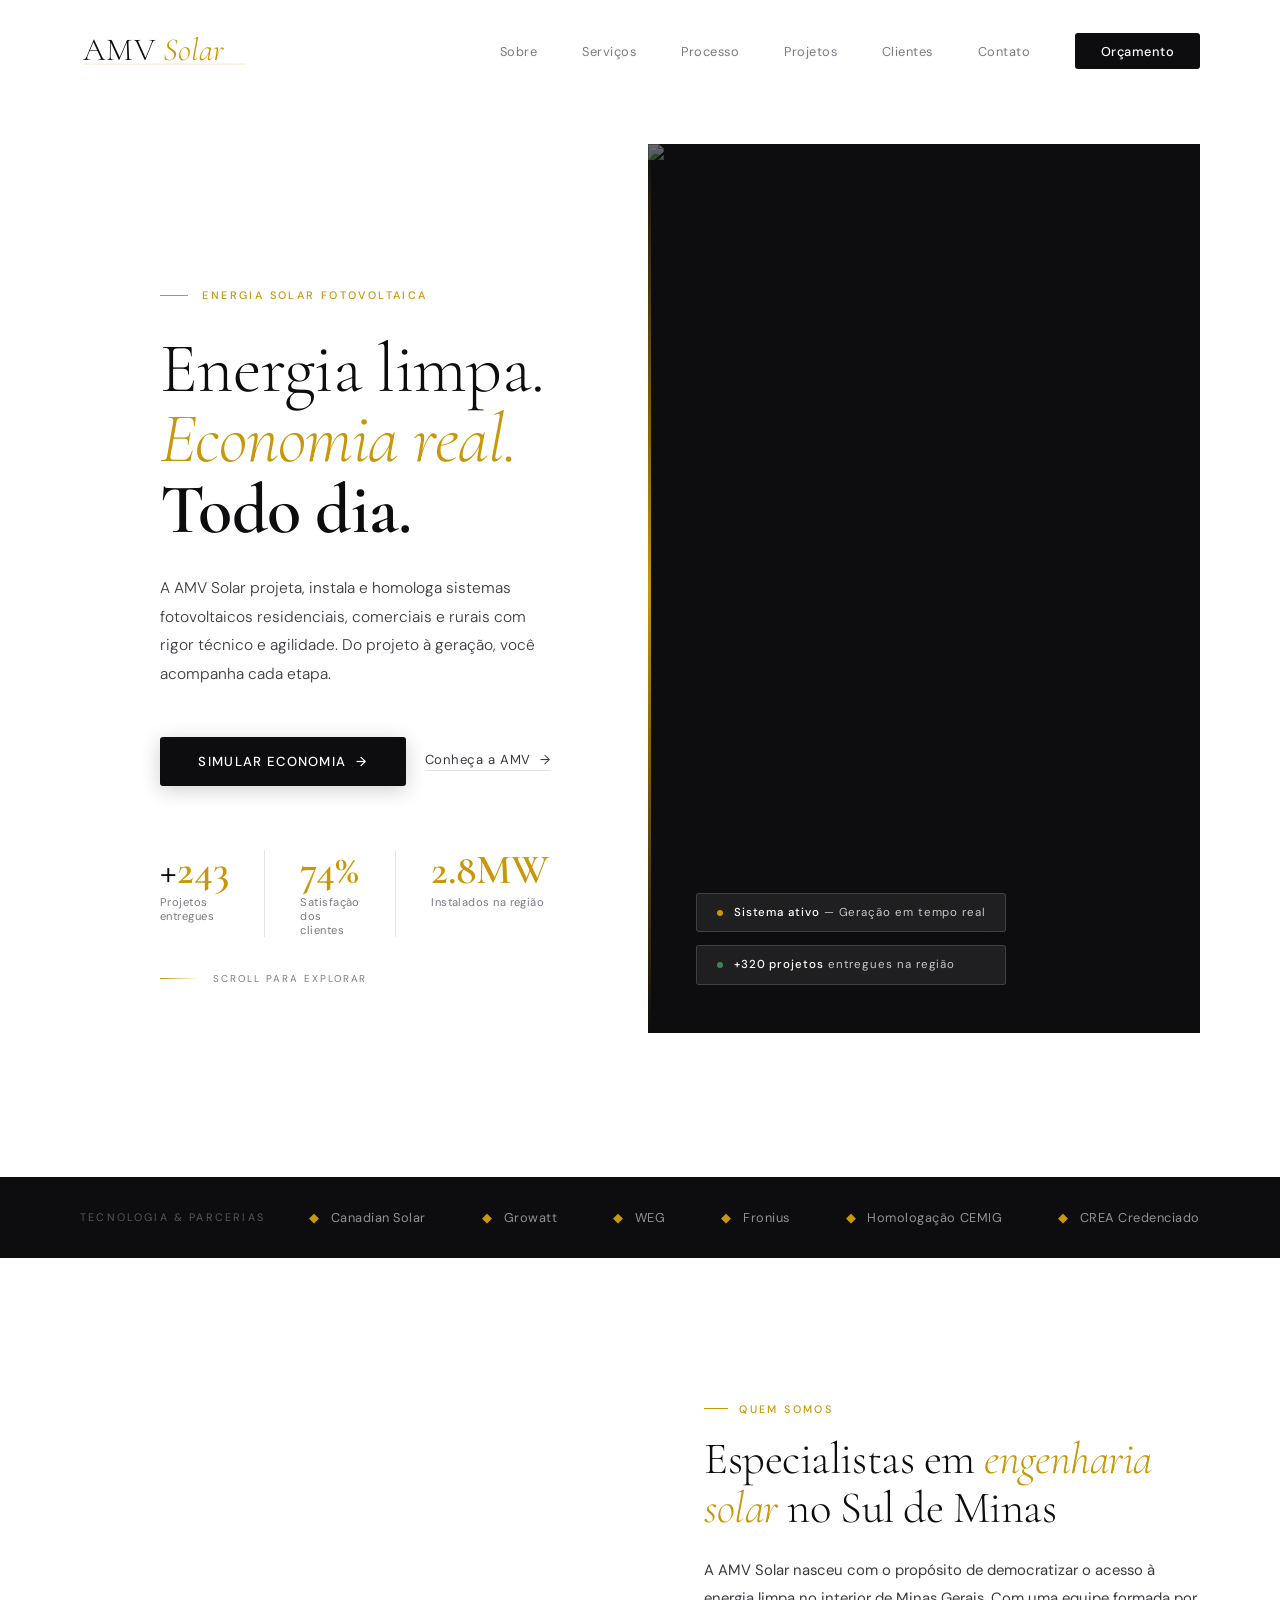
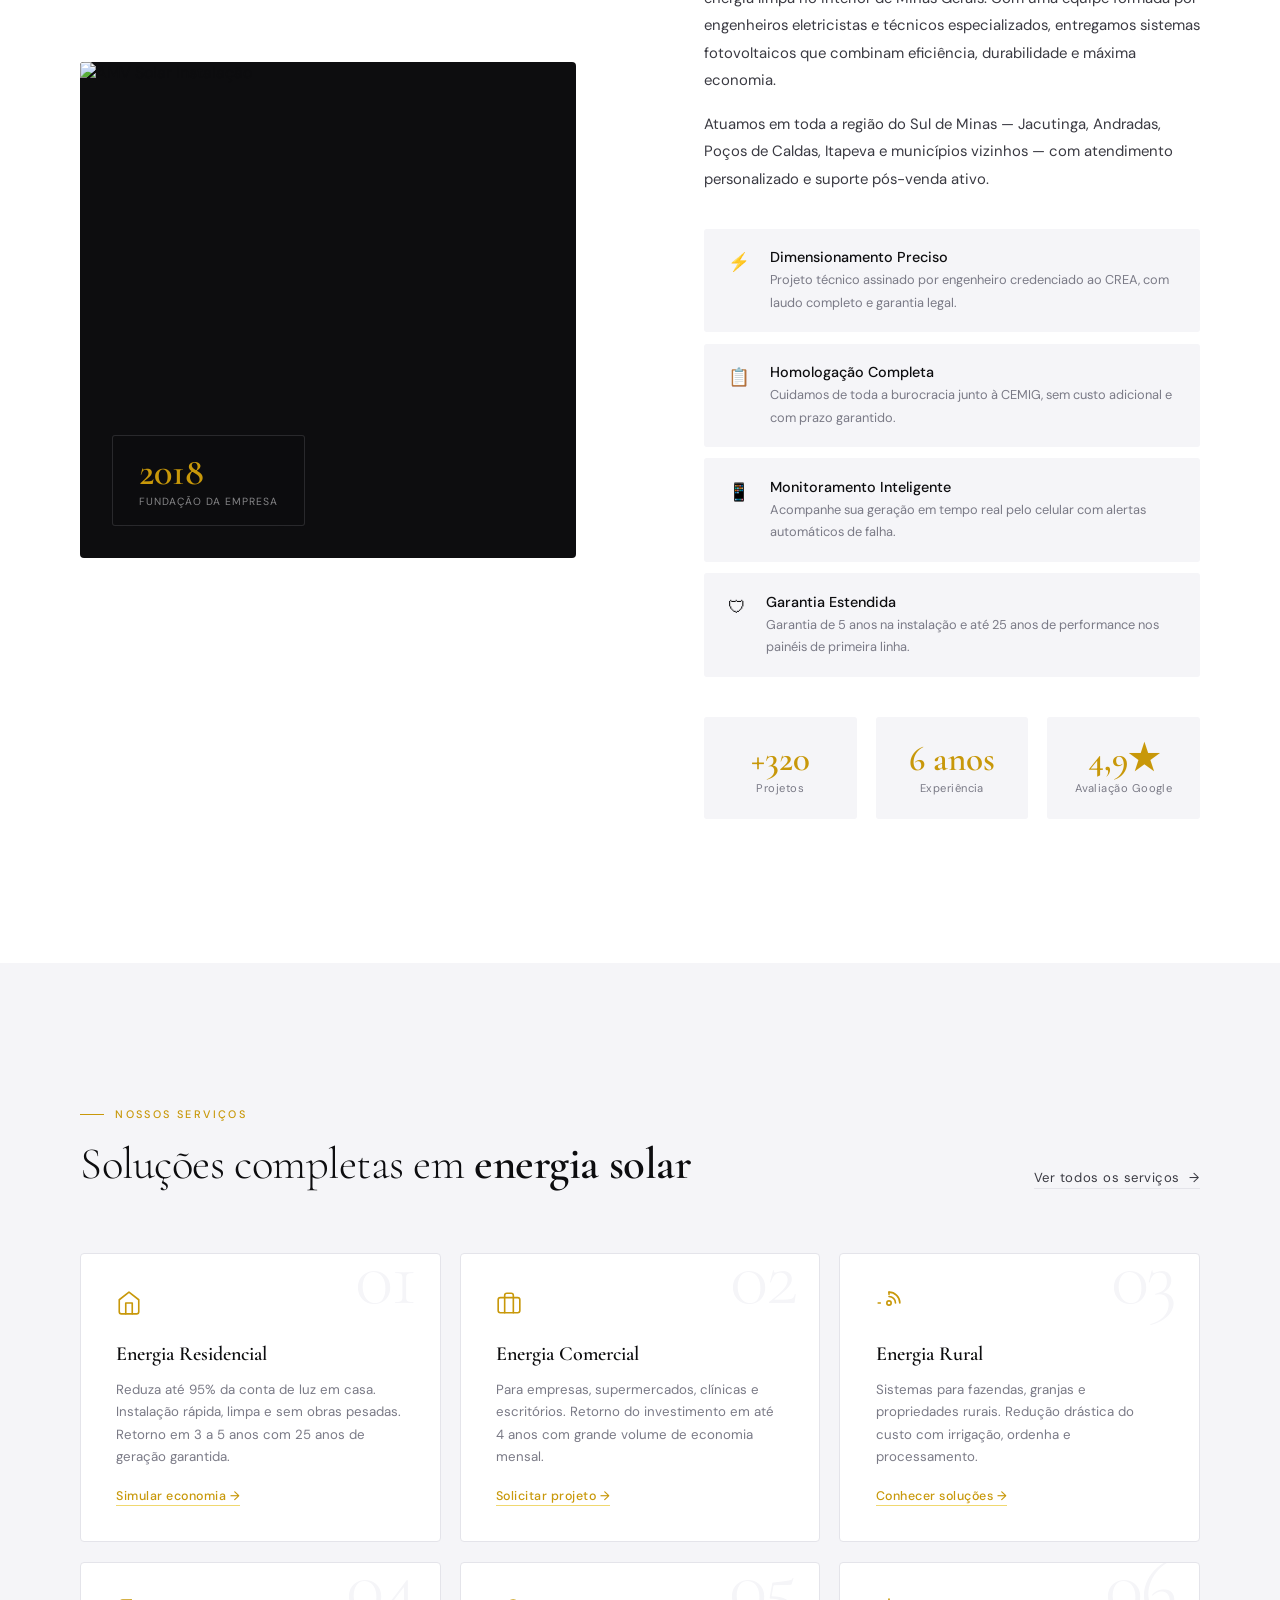
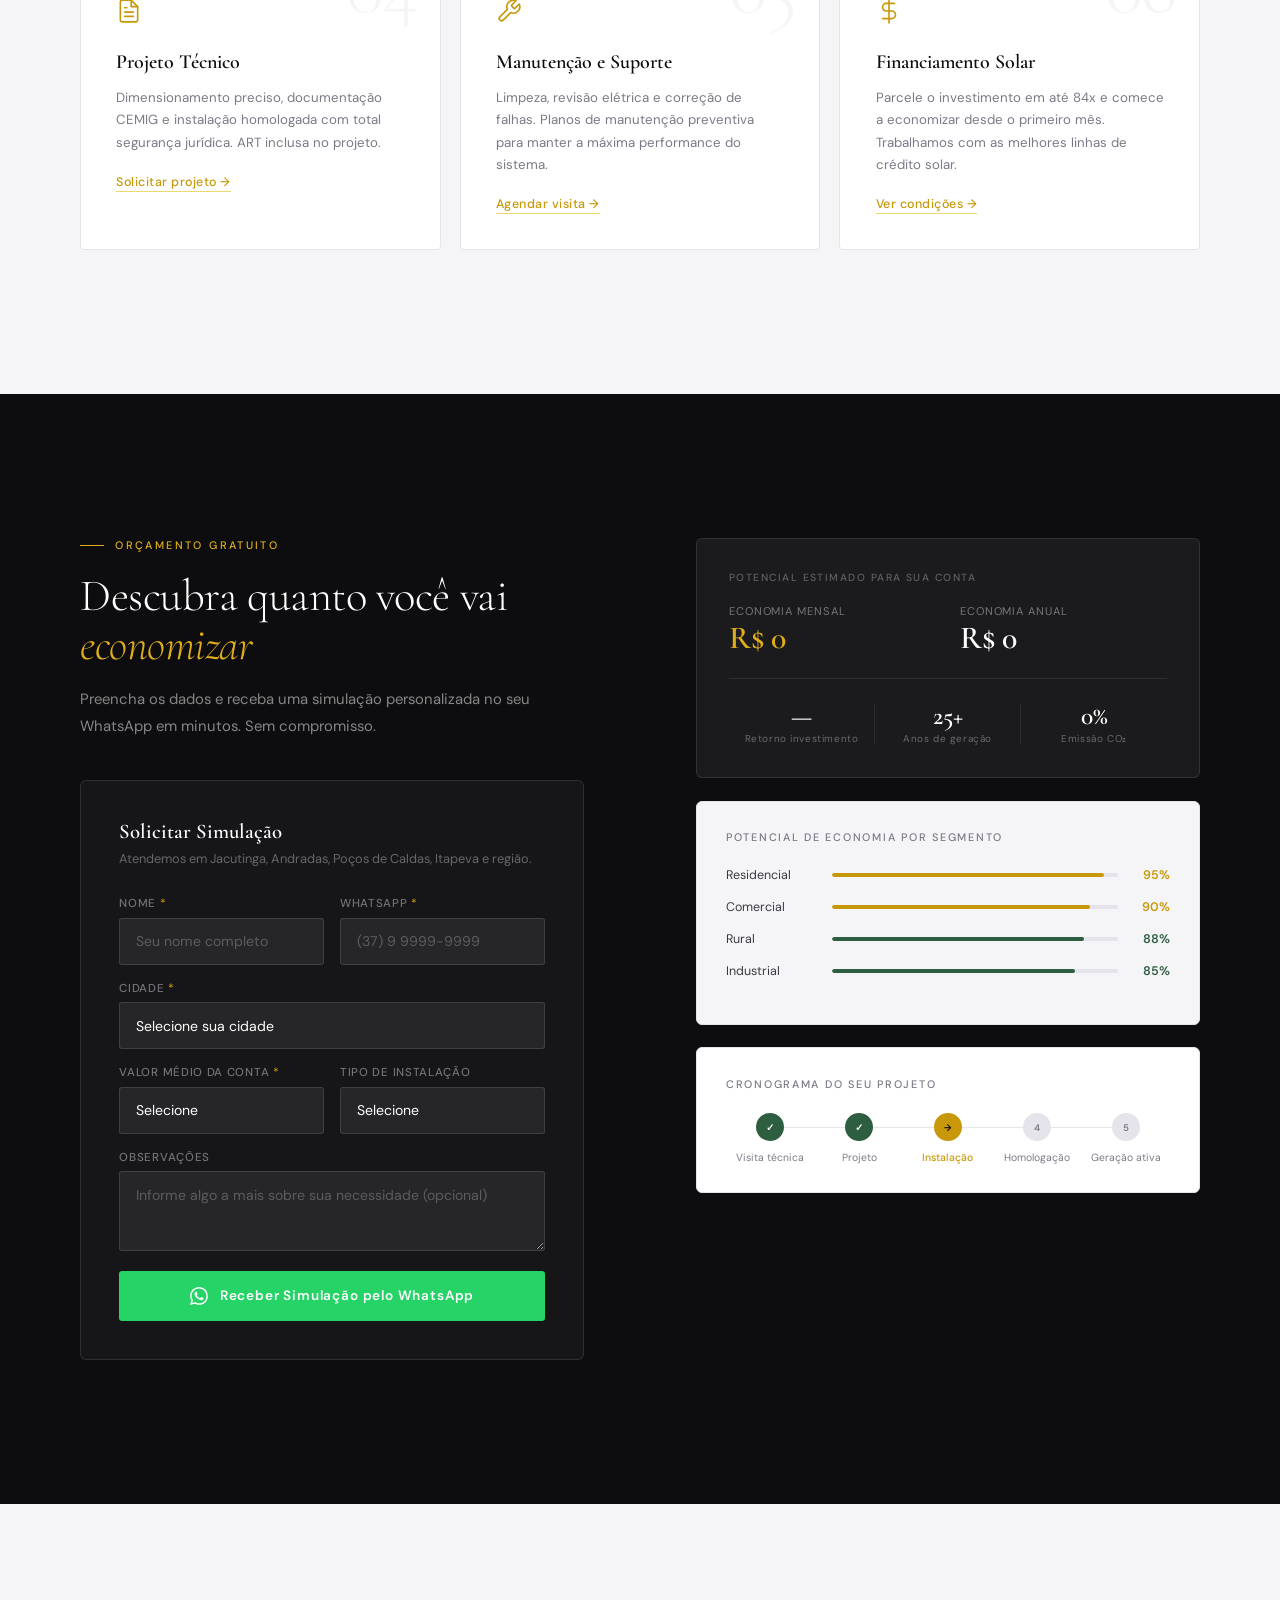
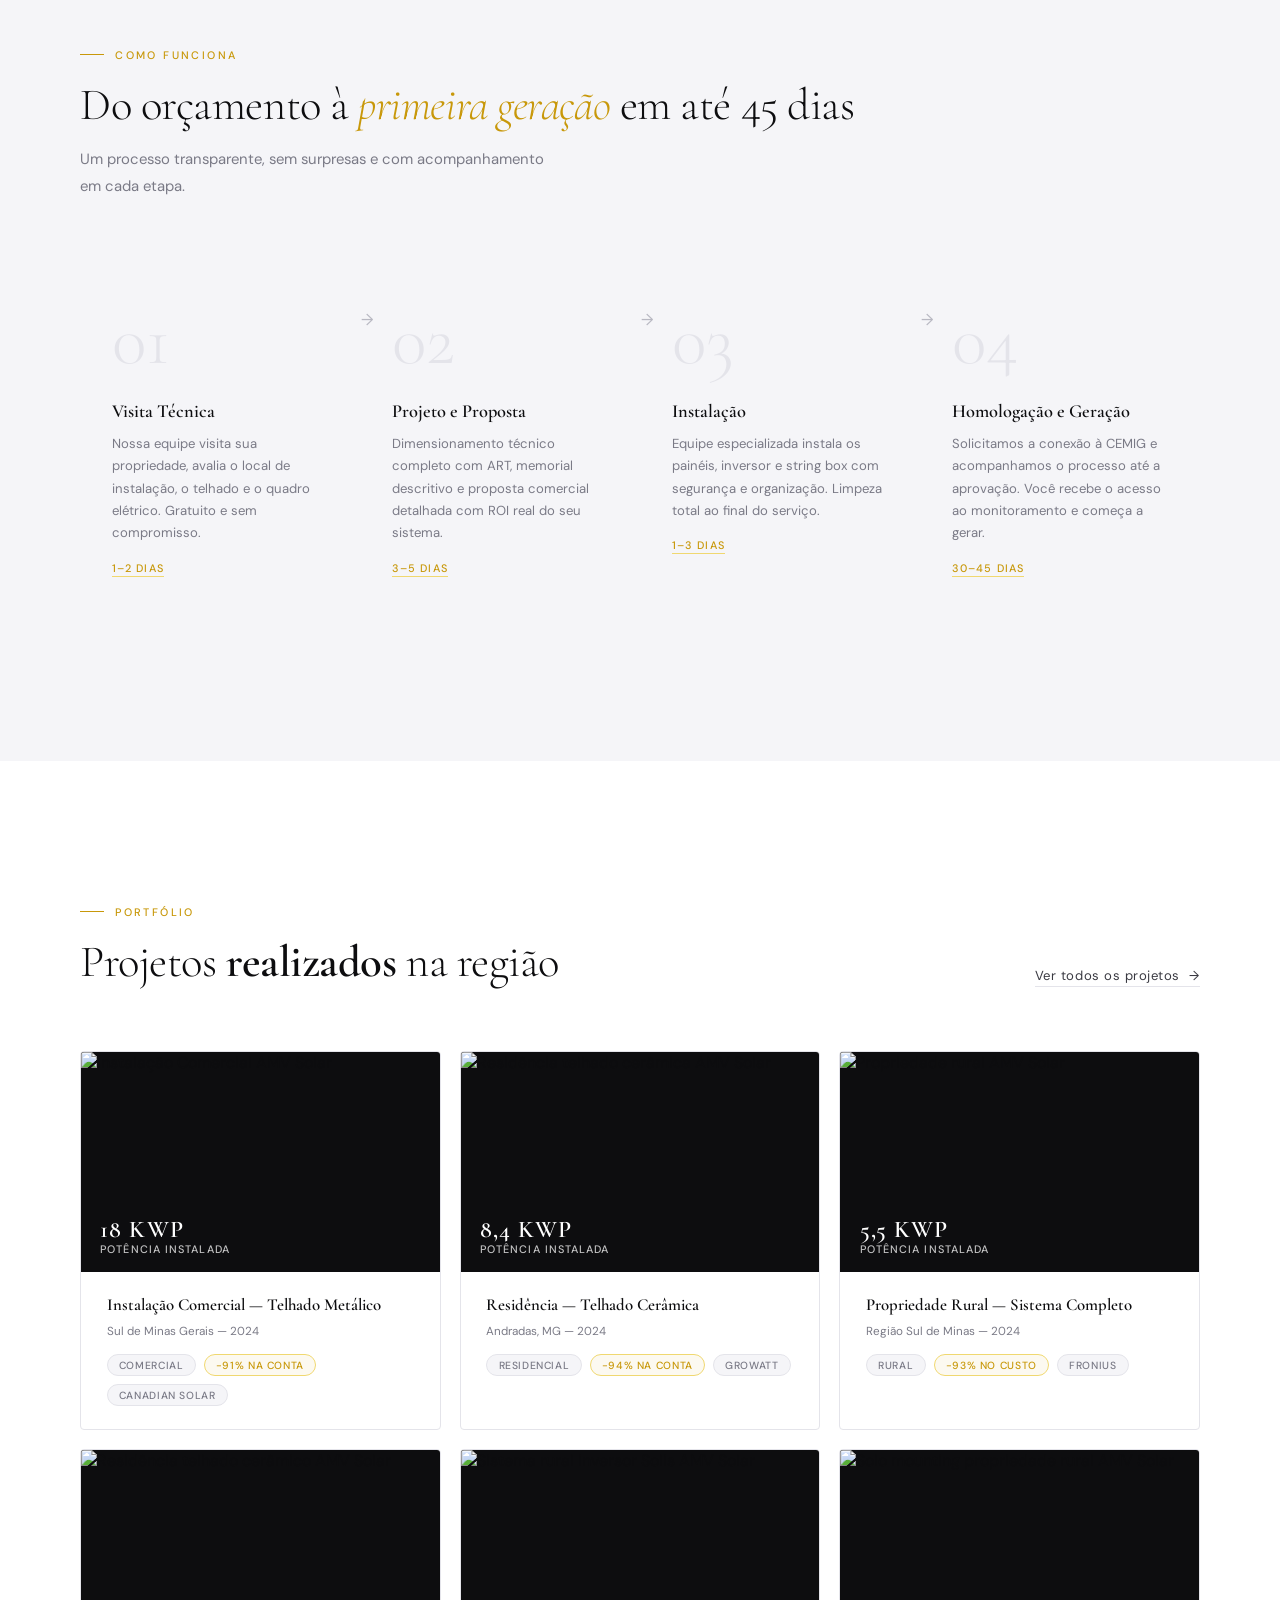
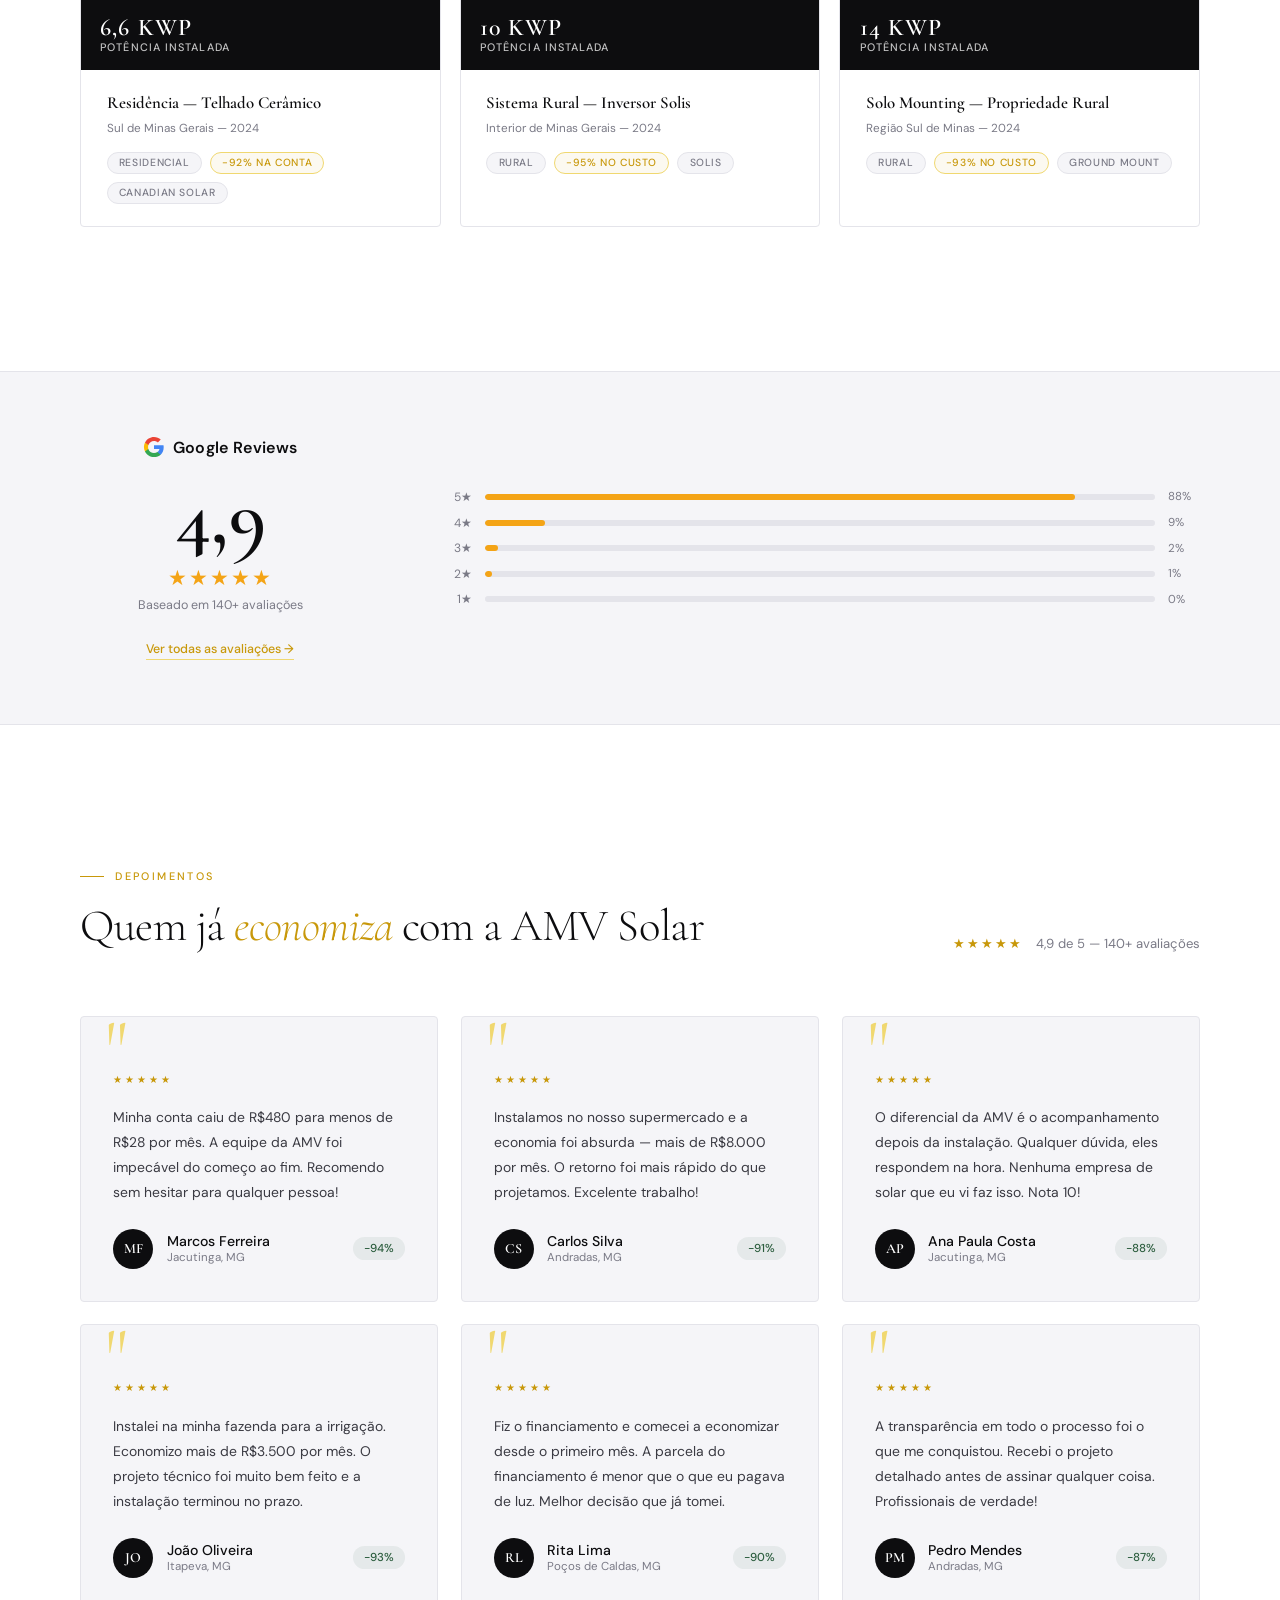
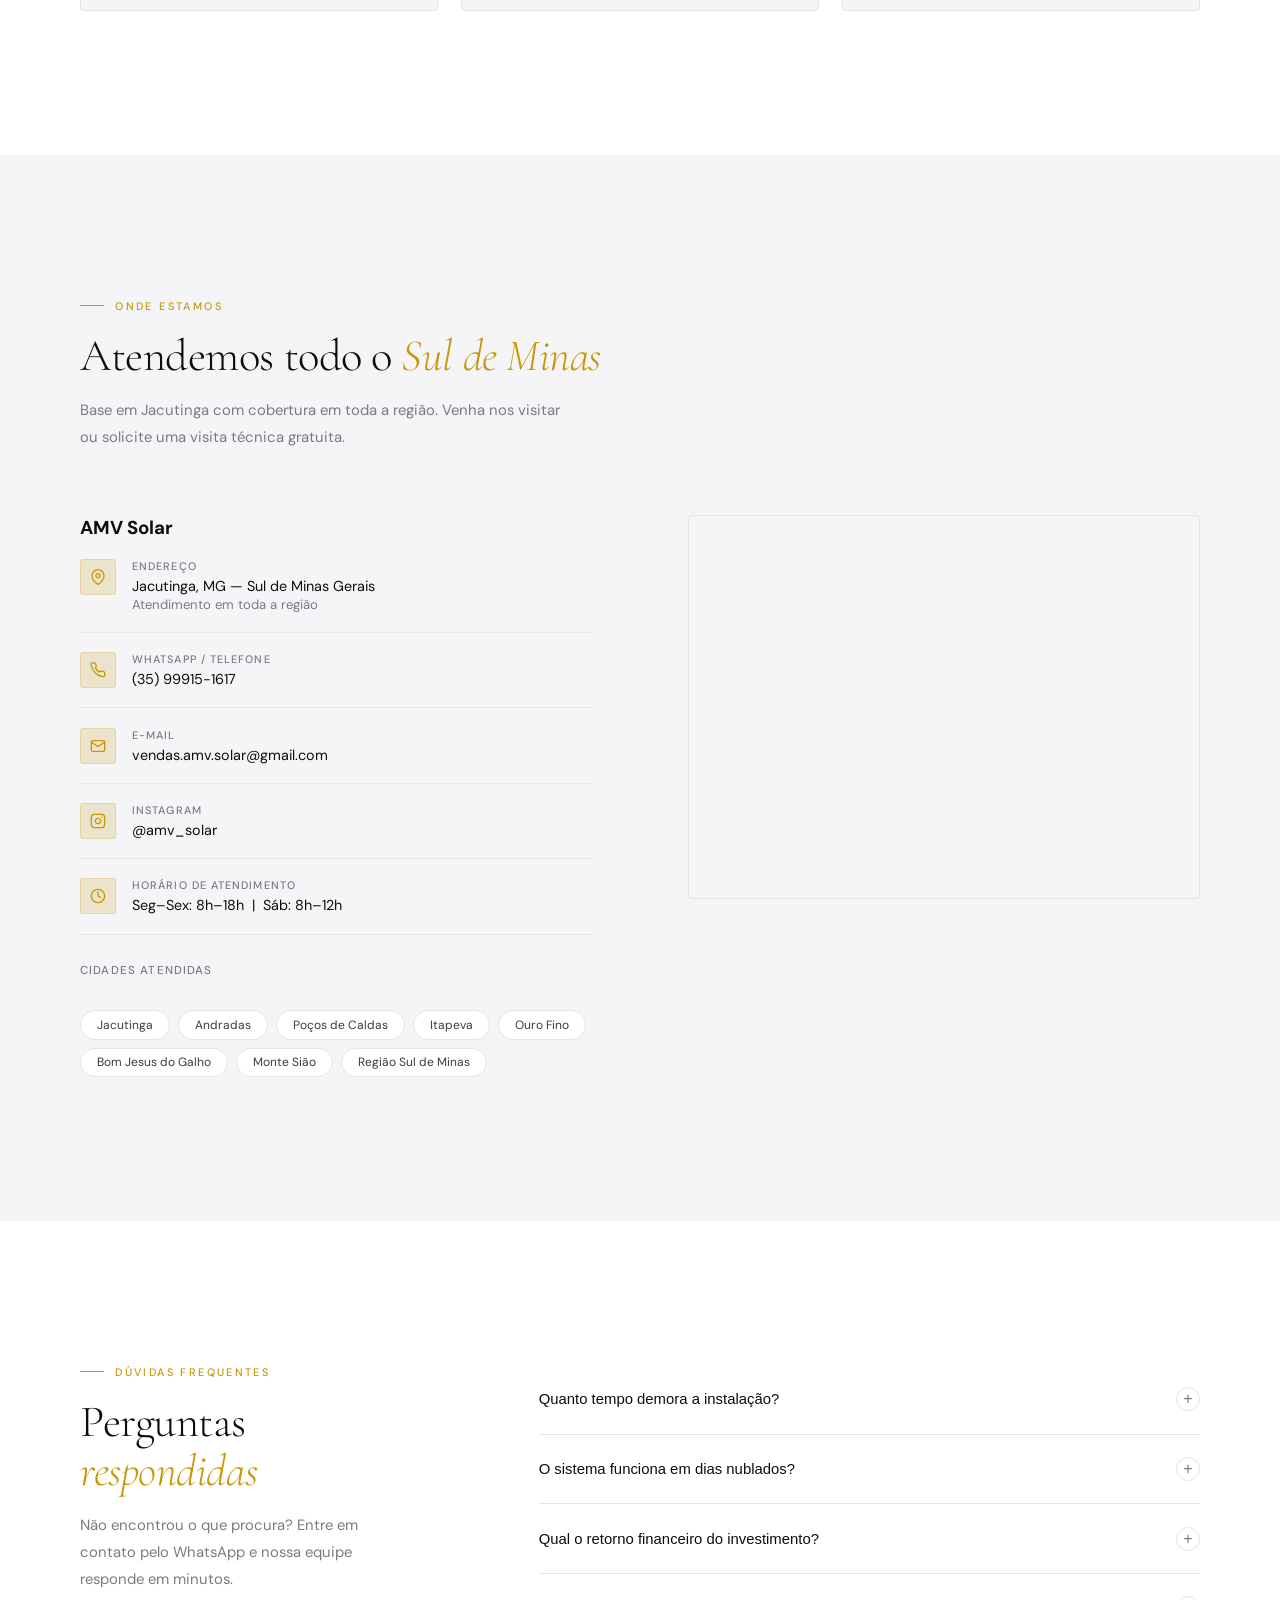
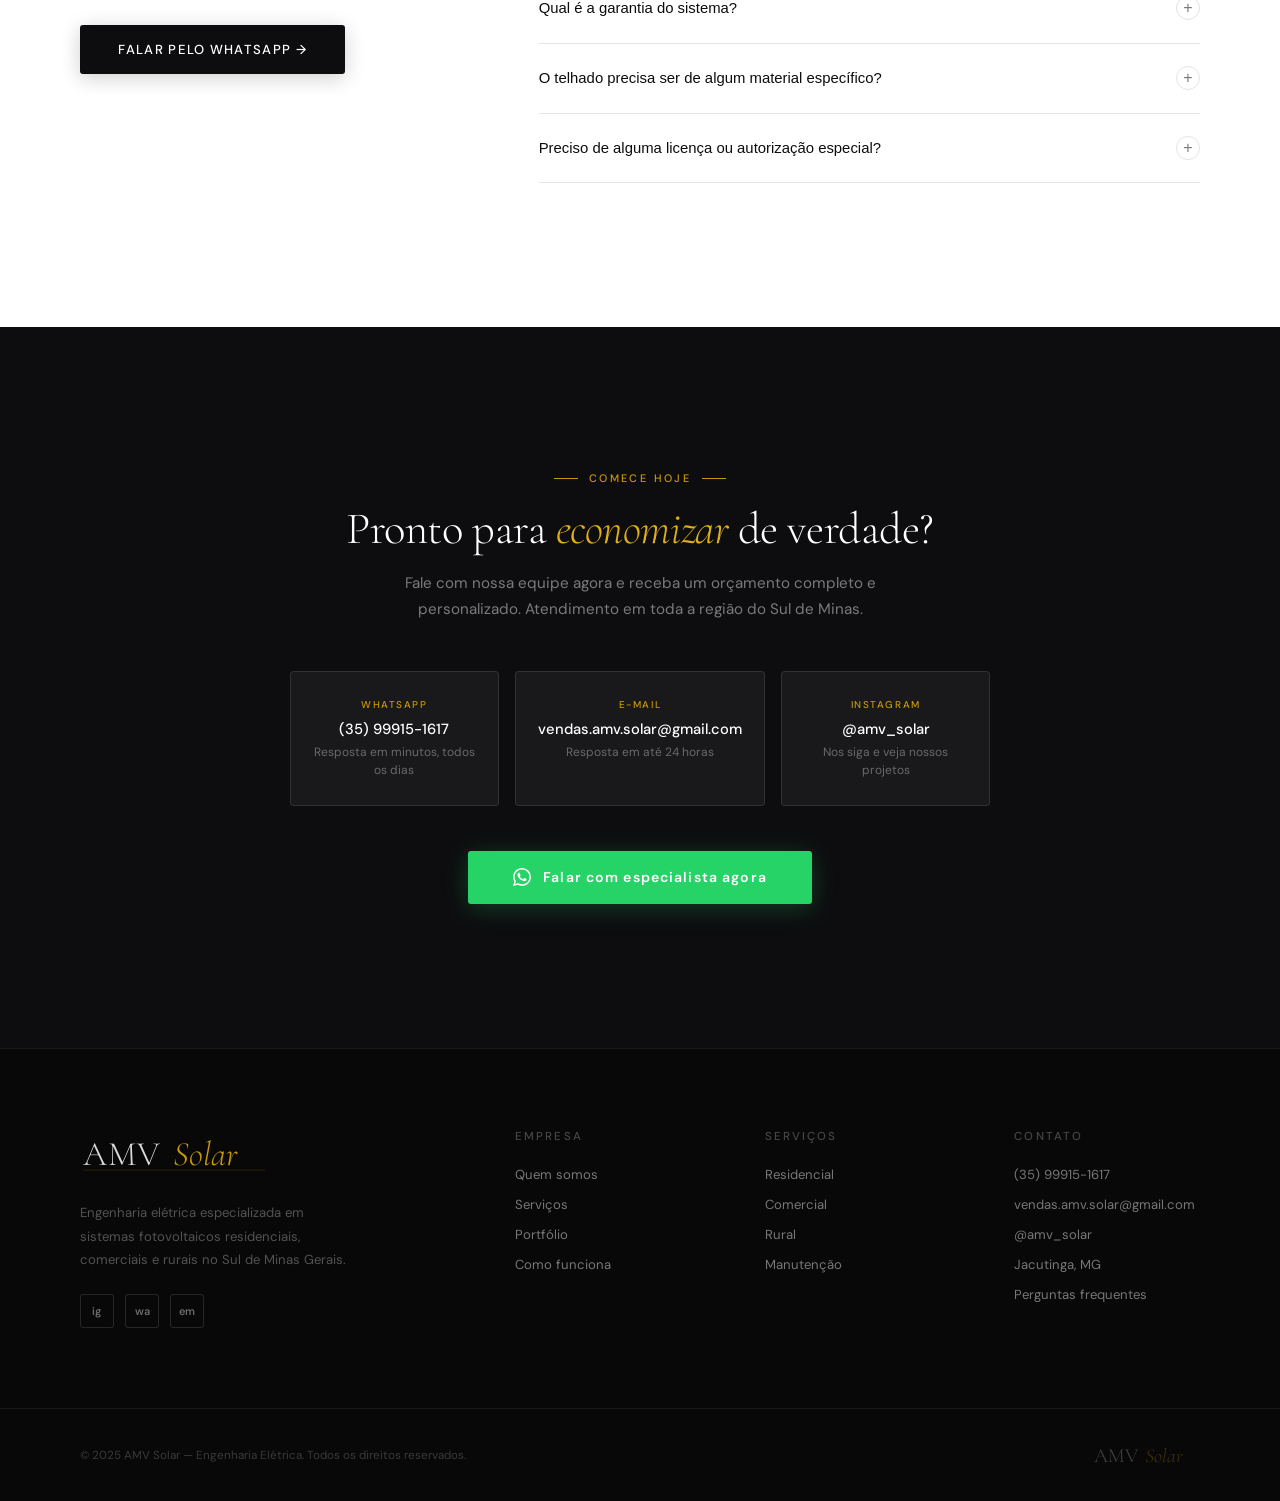
==== commit 0995b840: "Adiciona imagem no loader" ====
--- a/src/main/resources/templates/index.html
+++ b/src/main/resources/templates/index.html
@@ -37,15 +37,24 @@
     /* LOADER */
     #loader {
       position:fixed; inset:0; z-index:9999;
-      background:var(--ink);
+      background:#F0F0F2;
       display:flex; align-items:center; justify-content:center; flex-direction:column; gap:2rem;
       transition: opacity 0.8s ease 0.2s;
     }
     #loader.hide { opacity:0; pointer-events:none; }
-    .l-logo-img { width:160px; opacity:0.9; }
+    .l-logo-img {
+      width:340px;
+      max-width:80vw;
+      opacity:0;
+      transform:scale(0.92);
+      animation: logoIn 0.8s cubic-bezier(.4,0,.2,1) 0.3s forwards;
+    }
+    @keyframes logoIn {
+      to { opacity:1; transform:scale(1); }
+    }
     .l-track {
       width:180px; height:1px;
-      background:rgba(255,255,255,0.1);
+      background:rgba(0,0,0,0.1);
       position:relative; overflow:hidden;
     }
     .l-fill {
@@ -56,7 +65,7 @@
     @keyframes lfill { from{width:0} to{width:100%} }
     .l-sub {
       font-size:0.68rem; letter-spacing:0.25em; text-transform:uppercase;
-      color:rgba(255,255,255,0.3);
+      color:rgba(0,0,0,0.35);
       animation: lpulse 1.5s ease-in-out infinite;
     }
     @keyframes lpulse { 0%,100%{opacity:.3} 50%{opacity:.8} }
@@ -378,7 +387,6 @@
     }
     .btn-wa:hover { background:#20ba5a; box-shadow:0 4px 24px rgba(37,211,102,0.3); }
 
-    /* Results side */
     .sim-results { display:flex; flex-direction:column; gap:1.4rem; }
     .calc-hero-card {
       background:rgba(255,255,255,0.06); border:1px solid rgba(255,255,255,0.1);
@@ -472,7 +480,7 @@
     .tc-city { font-size:0.72rem; color:var(--muted); }
     .tc-economy { display:inline-block; margin-left:auto; background:rgba(45,94,63,0.08); color:var(--green); font-size:0.72rem; font-weight:500; padding:0.25rem 0.7rem; border-radius:100px; }
 
-    /* GOOGLE REVIEWS STRIP */
+    /* GOOGLE REVIEWS */
     #google-reviews {
       background:var(--pale); border-top:1px solid var(--sand); border-bottom:1px solid var(--sand);
       padding:4rem 5rem;
@@ -588,7 +596,7 @@
     }
     .faq-item.open .faq-a { max-height:400px; padding-bottom:1.5rem; }
 
-    /* CTA / CONTATO */
+    /* CONTATO */
     #contato { background:var(--ink); }
     .cta-wrap { max-width:700px; margin:0 auto; text-align:center; }
     .cta-eyebrow { font-size:0.68rem; font-weight:500; letter-spacing:0.22em; text-transform:uppercase; color:var(--gold); margin-bottom:1.2rem; display:flex; align-items:center; justify-content:center; gap:0.7rem; }
@@ -678,11 +686,11 @@
 
 <!-- LOADER -->
 <div id="loader">
-  <svg class="l-logo-img" viewBox="0 0 200 60" xmlns="http://www.w3.org/2000/svg">
-    <text x="10" y="44" font-family="Cormorant Garamond, serif" font-size="42" font-weight="300" fill="rgba(255,255,255,0.9)" letter-spacing="2">AMV</text>
-    <text x="110" y="44" font-family="Cormorant Garamond, serif" font-size="42" font-style="italic" font-weight="300" fill="#C8980A" letter-spacing="1">Solar</text>
-    <line x1="10" y1="50" x2="190" y2="50" stroke="#C8980A" stroke-width="0.8" opacity="0.4"/>
-  </svg>
+  <img
+          class="l-logo-img"
+          src="imagem do carregamento.png"
+          alt="AMV Solar — Materiais Elétricos & Energia Solar"
+  >
   <div class="l-track"><div class="l-fill"></div></div>
   <div class="l-sub">Carregando...</div>
 </div>
@@ -698,12 +706,12 @@
   </a>
   <ul class="nav-links">
     <li><a href="#sobre">Sobre</a></li>
-    <li><a href="#servicos">Servicos</a></li>
+    <li><a href="#servicos">Serviços</a></li>
     <li><a href="#processo">Processo</a></li>
     <li><a href="#projetos">Projetos</a></li>
     <li><a href="#depoimentos">Clientes</a></li>
     <li><a href="#localizacao">Contato</a></li>
-    <li><a href="#simulacao" class="nav-cta">Orcamento</a></li>
+    <li><a href="#simulacao" class="nav-cta">Orçamento</a></li>
   </ul>
   <div class="burger" id="burger"><span></span><span></span><span></span></div>
 </nav>
@@ -711,12 +719,12 @@
 <!-- MOBILE MENU -->
 <div class="mobile-menu" id="mobile-menu">
   <a href="#sobre" class="mm-link">Sobre</a>
-  <a href="#servicos" class="mm-link">Servicos</a>
+  <a href="#servicos" class="mm-link">Serviços</a>
   <a href="#processo" class="mm-link">Processo</a>
   <a href="#projetos" class="mm-link">Projetos</a>
   <a href="#depoimentos" class="mm-link">Clientes</a>
   <a href="#localizacao" class="mm-link">Contato</a>
-  <a href="#simulacao" class="mm-link" style="color:var(--gold)">Orcamento Gratis</a>
+  <a href="#simulacao" class="mm-link" style="color:var(--gold)">Orçamento Grátis</a>
 </div>
 
 <!-- HERO -->
@@ -730,32 +738,31 @@
     </h1>
     <p class="hero-desc">
       A AMV Solar projeta, instala e homologa sistemas fotovoltaicos residenciais,
-      comerciais e rurais com rigor tecnico e agilidade. Do projeto a geracao,
-      voce acompanha cada etapa.
+      comerciais e rurais com rigor técnico e agilidade. Do projeto à geração,
+      você acompanha cada etapa.
     </p>
     <div class="hero-actions">
       <a href="#simulacao" class="btn-primary">Simular Economia <span class="arrow">&#8594;</span></a>
-      <a href="#sobre" class="btn-ghost">Conheca a AMV <span class="arrow">&#8594;</span></a>
+      <a href="#sobre" class="btn-ghost">Conheça a AMV <span class="arrow">&#8594;</span></a>
     </div>
     <div class="hero-stats" id="hero-stats">
       <div class="hs"><div class="hs-n">+<span id="c1">0</span></div><div class="hs-l">Projetos entregues</div></div>
-      <div class="hs"><div class="hs-n"><span id="c2">0</span><span>%</span></div><div class="hs-l">Satisfacao dos clientes</div></div>
-      <div class="hs"><div class="hs-n"><span id="c3">2.8</span><span>MW</span></div><div class="hs-l">Instalados na regiao</div></div>
+      <div class="hs"><div class="hs-n"><span id="c2">0</span><span>%</span></div><div class="hs-l">Satisfação dos clientes</div></div>
+      <div class="hs"><div class="hs-n"><span id="c3">2.8</span><span>MW</span></div><div class="hs-l">Instalados na região</div></div>
     </div>
     <div class="scroll-cue"><div class="s-line"></div> Scroll para explorar</div>
   </div>
-  <!-- CORRECTED: hero-right agora tem a imagem -->
   <div class="hero-right" id="hero-right">
-    <img class="hero-photo" src="PlacasSolares.jpg" alt="Instalacao AMV Solar">
+    <img class="hero-photo" src="PlacasSolares.jpg" alt="Instalação AMV Solar">
     <div class="hero-photo-overlay"></div>
     <div class="hero-right-content">
       <div class="hero-badge">
         <div class="hb-dot"></div>
-        <div class="hb-text"><strong>Sistema ativo</strong> &#8212; Geracao em tempo real</div>
+        <div class="hb-text"><strong>Sistema ativo</strong> &#8212; Geração em tempo real</div>
       </div>
       <div class="hero-badge">
         <div class="hb-dot" style="background:var(--green-lt)"></div>
-        <div class="hb-text"><strong>+320 projetos</strong> entregues na regiao</div>
+        <div class="hb-text"><strong>+320 projetos</strong> entregues na região</div>
       </div>
     </div>
   </div>
@@ -769,7 +776,7 @@
     <div class="trust-item"><span class="trust-icon">&#9670;</span> Growatt</div>
     <div class="trust-item"><span class="trust-icon">&#9670;</span> WEG</div>
     <div class="trust-item"><span class="trust-icon">&#9670;</span> Fronius</div>
-    <div class="trust-item"><span class="trust-icon">&#9670;</span> Homologacao CEMIG</div>
+    <div class="trust-item"><span class="trust-icon">&#9670;</span> Homologação CEMIG</div>
     <div class="trust-item"><span class="trust-icon">&#9670;</span> CREA Credenciado</div>
   </div>
 </div>
@@ -778,46 +785,46 @@
 <section id="sobre">
   <div class="sobre-grid">
     <div class="sobre-visual rev">
-      <img class="sobre-photo" src="PlacasSolares.jpg" alt="AMV Solar instalacao">
+      <img class="sobre-photo" src="PlacasSolares.jpg" alt="AMV Solar instalação">
       <div class="sobre-tag">
         <div class="st-n">2018</div>
-        <div class="st-l">Fundacao da empresa</div>
+        <div class="st-l">Fundação da empresa</div>
       </div>
     </div>
     <div class="sobre-text rev" style="transition-delay:.1s">
       <div class="sec-eyebrow">Quem Somos</div>
       <h2>Especialistas em <em>engenharia solar</em> no Sul de Minas</h2>
       <p class="sobre-desc" style="margin-top:1.5rem">
-        A AMV Solar nasceu com o proposito de democratizar o acesso a energia limpa no interior de Minas Gerais.
-        Com uma equipe formada por engenheiros eletricistas e tecnicos especializados, entregamos sistemas
-        fotovoltaicos que combinam eficiencia, durabilidade e maxima economia.
+        A AMV Solar nasceu com o propósito de democratizar o acesso à energia limpa no interior de Minas Gerais.
+        Com uma equipe formada por engenheiros eletricistas e técnicos especializados, entregamos sistemas
+        fotovoltaicos que combinam eficiência, durabilidade e máxima economia.
       </p>
       <p class="sobre-desc">
-        Atuamos em toda a regiao do Sul de Minas &#8212; Jacutinga, Andradas, Pocos de Caldas, Itapeva e municipios
-        vizinhos &#8212; com atendimento personalizado e suporte pos-venda ativo.
+        Atuamos em toda a região do Sul de Minas &#8212; Jacutinga, Andradas, Poços de Caldas, Itapeva e municípios
+        vizinhos &#8212; com atendimento personalizado e suporte pós-venda ativo.
       </p>
       <div class="attr-list">
         <div class="attr">
           <div class="attr-icon">&#9889;</div>
-          <div><strong>Dimensionamento Preciso</strong><span>Projeto tecnico assinado por engenheiro credenciado ao CREA, com laudo completo e garantia legal.</span></div>
+          <div><strong>Dimensionamento Preciso</strong><span>Projeto técnico assinado por engenheiro credenciado ao CREA, com laudo completo e garantia legal.</span></div>
         </div>
         <div class="attr">
           <div class="attr-icon">&#128203;</div>
-          <div><strong>Homologacao Completa</strong><span>Cuidamos de toda a burocracia junto a CEMIG, sem custo adicional e com prazo garantido.</span></div>
+          <div><strong>Homologação Completa</strong><span>Cuidamos de toda a burocracia junto à CEMIG, sem custo adicional e com prazo garantido.</span></div>
         </div>
         <div class="attr">
           <div class="attr-icon">&#128241;</div>
-          <div><strong>Monitoramento Inteligente</strong><span>Acompanhe sua geracao em tempo real pelo celular com alertas automaticos de falha.</span></div>
+          <div><strong>Monitoramento Inteligente</strong><span>Acompanhe sua geração em tempo real pelo celular com alertas automáticos de falha.</span></div>
         </div>
         <div class="attr">
           <div class="attr-icon">&#128737;</div>
-          <div><strong>Garantia Estendida</strong><span>Garantia de 5 anos na instalacao e ate 25 anos de performance nos paineis de primeira linha.</span></div>
+          <div><strong>Garantia Estendida</strong><span>Garantia de 5 anos na instalação e até 25 anos de performance nos painéis de primeira linha.</span></div>
         </div>
       </div>
       <div class="diff-nums">
         <div class="dn"><div class="dn-n">+320</div><div class="dn-l">Projetos</div></div>
-        <div class="dn"><div class="dn-n">6 anos</div><div class="dn-l">Experiencia</div></div>
-        <div class="dn"><div class="dn-n">4,9&#9733;</div><div class="dn-l">Avaliacao Google</div></div>
+        <div class="dn"><div class="dn-n">6 anos</div><div class="dn-l">Experiência</div></div>
+        <div class="dn"><div class="dn-n">4,9&#9733;</div><div class="dn-l">Avaliação Google</div></div>
       </div>
     </div>
   </div>
@@ -827,10 +834,10 @@
 <section id="servicos">
   <div class="srv-header">
     <div>
-      <div class="sec-eyebrow">Nossos Servicos</div>
-      <h2>Solucoes completas em <strong>energia solar</strong></h2>
-    </div>
-    <a href="#simulacao" class="btn-ghost">Ver todos os servicos <span class="arrow">&#8594;</span></a>
+      <div class="sec-eyebrow">Nossos Serviços</div>
+      <h2>Soluções completas em <strong>energia solar</strong></h2>
+    </div>
+    <a href="#simulacao" class="btn-ghost">Ver todos os serviços <span class="arrow">&#8594;</span></a>
   </div>
   <div class="srv-grid">
     <div class="srv rev">
@@ -839,7 +846,7 @@
         <svg width="26" height="26" viewBox="0 0 24 24" fill="none" stroke="currentColor" stroke-width="1.5" stroke-linecap="round" stroke-linejoin="round" color="#C8980A"><path d="M3 9l9-7 9 7v11a2 2 0 0 1-2 2H5a2 2 0 0 1-2-2z"/><polyline points="9 22 9 12 15 12 15 22"/></svg>
       </span>
       <div class="srv-title">Energia Residencial</div>
-      <p class="srv-desc">Reduza ate 95% da conta de luz em casa. Instalacao rapida, limpa e sem obras pesadas. Retorno em 3 a 5 anos com 25 anos de geracao garantida.</p>
+      <p class="srv-desc">Reduza até 95% da conta de luz em casa. Instalação rápida, limpa e sem obras pesadas. Retorno em 3 a 5 anos com 25 anos de geração garantida.</p>
       <a href="#simulacao" class="srv-link">Simular economia &#8594;</a>
     </div>
     <div class="srv rev" style="transition-delay:.08s">
@@ -848,7 +855,7 @@
         <svg width="26" height="26" viewBox="0 0 24 24" fill="none" stroke="currentColor" stroke-width="1.5" stroke-linecap="round" stroke-linejoin="round" color="#C8980A"><rect x="2" y="7" width="20" height="14" rx="2" ry="2"/><path d="M16 21V5a2 2 0 0 0-2-2h-4a2 2 0 0 0-2 2v16"/></svg>
       </span>
       <div class="srv-title">Energia Comercial</div>
-      <p class="srv-desc">Para empresas, supermercados, clinicas e escritorios. Retorno do investimento em ate 4 anos com grande volume de economia mensal.</p>
+      <p class="srv-desc">Para empresas, supermercados, clínicas e escritórios. Retorno do investimento em até 4 anos com grande volume de economia mensal.</p>
       <a href="#simulacao" class="srv-link">Solicitar projeto &#8594;</a>
     </div>
     <div class="srv rev" style="transition-delay:.16s">
@@ -857,16 +864,16 @@
         <svg width="26" height="26" viewBox="0 0 24 24" fill="none" stroke="currentColor" stroke-width="1.5" stroke-linecap="round" stroke-linejoin="round" color="#C8980A"><path d="M12 2a10 10 0 0 1 10 10"/><path d="M12 6a6 6 0 0 1 6 6"/><circle cx="12" cy="12" r="2"/><path d="M2 12h2"/><path d="M12 2v2"/></svg>
       </span>
       <div class="srv-title">Energia Rural</div>
-      <p class="srv-desc">Sistemas para fazendas, granjas e propriedades rurais. Reducao drastica do custo com irrigacao, ordenha e processamento.</p>
-      <a href="#simulacao" class="srv-link">Conhecer solucoes &#8594;</a>
+      <p class="srv-desc">Sistemas para fazendas, granjas e propriedades rurais. Redução drástica do custo com irrigação, ordenha e processamento.</p>
+      <a href="#simulacao" class="srv-link">Conhecer soluções &#8594;</a>
     </div>
     <div class="srv rev" style="transition-delay:.24s">
       <div class="srv-num">04</div>
       <span class="srv-icon">
         <svg width="26" height="26" viewBox="0 0 24 24" fill="none" stroke="currentColor" stroke-width="1.5" stroke-linecap="round" stroke-linejoin="round" color="#C8980A"><path d="M14 2H6a2 2 0 0 0-2 2v16a2 2 0 0 0 2 2h12a2 2 0 0 0 2-2V8z"/><polyline points="14 2 14 8 20 8"/><line x1="16" y1="13" x2="8" y2="13"/><line x1="16" y1="17" x2="8" y2="17"/><polyline points="10 9 9 9 8 9"/></svg>
       </span>
-      <div class="srv-title">Projeto Tecnico</div>
-      <p class="srv-desc">Dimensionamento preciso, documentacao CEMIG e instalacao homologada com total seguranca juridica. ART inclusa no projeto.</p>
+      <div class="srv-title">Projeto Técnico</div>
+      <p class="srv-desc">Dimensionamento preciso, documentação CEMIG e instalação homologada com total segurança jurídica. ART inclusa no projeto.</p>
       <a href="#contato" class="srv-link">Solicitar projeto &#8594;</a>
     </div>
     <div class="srv rev" style="transition-delay:.32s">
@@ -874,8 +881,8 @@
       <span class="srv-icon">
         <svg width="26" height="26" viewBox="0 0 24 24" fill="none" stroke="currentColor" stroke-width="1.5" stroke-linecap="round" stroke-linejoin="round" color="#C8980A"><path d="M14.7 6.3a1 1 0 0 0 0 1.4l1.6 1.6a1 1 0 0 0 1.4 0l3.77-3.77a6 6 0 0 1-7.94 7.94l-6.91 6.91a2.12 2.12 0 0 1-3-3l6.91-6.91a6 6 0 0 1 7.94-7.94l-3.76 3.76z"/></svg>
       </span>
-      <div class="srv-title">Manutencao e Suporte</div>
-      <p class="srv-desc">Limpeza, revisao eletrica e correcao de falhas. Planos de manutencao preventiva para manter a maxima performance do sistema.</p>
+      <div class="srv-title">Manutenção e Suporte</div>
+      <p class="srv-desc">Limpeza, revisão elétrica e correção de falhas. Planos de manutenção preventiva para manter a máxima performance do sistema.</p>
       <a href="#contato" class="srv-link">Agendar visita &#8594;</a>
     </div>
     <div class="srv rev" style="transition-delay:.4s">
@@ -884,22 +891,22 @@
         <svg width="26" height="26" viewBox="0 0 24 24" fill="none" stroke="currentColor" stroke-width="1.5" stroke-linecap="round" stroke-linejoin="round" color="#C8980A"><line x1="12" y1="1" x2="12" y2="23"/><path d="M17 5H9.5a3.5 3.5 0 0 0 0 7h5a3.5 3.5 0 0 1 0 7H6"/></svg>
       </span>
       <div class="srv-title">Financiamento Solar</div>
-      <p class="srv-desc">Parcele o investimento em ate 84x e comece a economizar desde o primeiro mes. Trabalhamos com as melhores linhas de credito solar.</p>
-      <a href="#simulacao" class="srv-link">Ver condicoes &#8594;</a>
+      <p class="srv-desc">Parcele o investimento em até 84x e comece a economizar desde o primeiro mês. Trabalhamos com as melhores linhas de crédito solar.</p>
+      <a href="#simulacao" class="srv-link">Ver condições &#8594;</a>
     </div>
   </div>
 </section>
 
-<!-- SIMULACAO -->
+<!-- SIMULAÇÃO -->
 <section id="simulacao">
   <div class="sim-wrap">
     <div class="rev">
-      <div class="sec-eyebrow">Orcamento Gratuito</div>
-      <h2>Descubra quanto voce vai <em>economizar</em></h2>
-      <p class="sec-desc">Preencha os dados e receba uma simulacao personalizada no seu WhatsApp em minutos. Sem compromisso.</p>
+      <div class="sec-eyebrow">Orçamento Gratuito</div>
+      <h2>Descubra quanto você vai <em>economizar</em></h2>
+      <p class="sec-desc">Preencha os dados e receba uma simulação personalizada no seu WhatsApp em minutos. Sem compromisso.</p>
       <div class="form-card" style="margin-top:2.5rem">
-        <div class="form-title">Solicitar Simulacao</div>
-        <p class="form-sub">Atendemos em Jacutinga, Andradas, Pocos de Caldas, Itapeva e regiao.</p>
+        <div class="form-title">Solicitar Simulação</div>
+        <p class="form-sub">Atendemos em Jacutinga, Andradas, Poços de Caldas, Itapeva e região.</p>
         <div class="fld-row">
           <div class="fld"><label>Nome <span class="fld-required">*</span></label><input type="text" id="f-nome" placeholder="Seu nome completo"></div>
           <div class="fld"><label>WhatsApp <span class="fld-required">*</span></label><input type="tel" id="f-tel" placeholder="(37) 9 9999-9999"></div>
@@ -909,24 +916,24 @@
             <option value="">Selecione sua cidade</option>
             <option>Jacutinga</option>
             <option>Andradas</option>
-            <option>Pocos de Caldas</option>
+            <option>Poços de Caldas</option>
             <option>Itapeva</option>
             <option>Bom Jesus do Galho</option>
             <option>Outra cidade</option>
           </select>
         </div>
         <div class="fld-row">
-          <div class="fld"><label>Valor medio da conta <span class="fld-required">*</span></label>
+          <div class="fld"><label>Valor médio da conta <span class="fld-required">*</span></label>
             <select id="f-conta">
               <option value="">Selecione</option>
-              <option value="200">Ate R$ 200</option>
+              <option value="200">Até R$ 200</option>
               <option value="400">R$ 200 a R$ 400</option>
               <option value="700">R$ 400 a R$ 700</option>
               <option value="1200">R$ 700 a R$ 1.200</option>
               <option value="2000">Acima de R$ 1.200</option>
             </select>
           </div>
-          <div class="fld"><label>Tipo de instalacao</label>
+          <div class="fld"><label>Tipo de instalação</label>
             <select id="f-tipo">
               <option value="">Selecione</option>
               <option>Residencial</option>
@@ -936,11 +943,10 @@
             </select>
           </div>
         </div>
-        <div class="fld"><label>Observacoes</label><textarea id="f-obs" placeholder="Informe algo a mais sobre sua necessidade (opcional)"></textarea></div>
-        <!-- LEMBRE DE SUBSTITUIR O NUMERO ABAIXO PELO NUMERO REAL -->
+        <div class="fld"><label>Observações</label><textarea id="f-obs" placeholder="Informe algo a mais sobre sua necessidade (opcional)"></textarea></div>
         <a href="https://wa.me/5537999999999" id="btn-simular" class="btn-wa" target="_blank" rel="noopener">
           <svg width="18" height="18" viewBox="0 0 24 24" fill="currentColor"><path d="M17.472 14.382c-.297-.149-1.758-.867-2.03-.967-.273-.099-.471-.148-.67.15-.197.297-.767.966-.94 1.164-.173.199-.347.223-.644.075-.297-.15-1.255-.463-2.39-1.475-.883-.788-1.48-1.761-1.653-2.059-.173-.297-.018-.458.13-.606.134-.133.298-.347.446-.52.149-.174.198-.298.298-.497.099-.198.05-.371-.025-.52-.075-.149-.669-1.612-.916-2.207-.242-.579-.487-.5-.669-.51-.173-.008-.371-.01-.57-.01-.198 0-.52.074-.792.372-.272.297-1.04 1.016-1.04 2.479 0 1.462 1.065 2.875 1.213 3.074.149.198 2.096 3.2 5.077 4.487.709.306 1.262.489 1.694.625.712.227 1.36.195 1.871.118.571-.085 1.758-.719 2.006-1.413.248-.694.248-1.289.173-1.413-.074-.124-.272-.198-.57-.347m-5.421 7.403h-.004a9.87 9.87 0 01-5.031-1.378l-.361-.214-3.741.982.998-3.648-.235-.374a9.86 9.86 0 01-1.51-5.26c.001-5.45 4.436-9.884 9.888-9.884 2.64 0 5.122 1.03 6.988 2.898a9.825 9.825 0 012.893 6.994c-.003 5.45-4.437 9.884-9.885 9.884m8.413-18.297A11.815 11.815 0 0012.05 0C5.495 0 .16 5.335.157 11.892c0 2.096.547 4.142 1.588 5.945L.057 24l6.305-1.654a11.882 11.882 0 005.683 1.448h.005c6.554 0 11.89-5.335 11.893-11.893a11.821 11.821 0 00-3.48-8.413z"/></svg>
-          Receber Simulacao pelo WhatsApp
+          Receber Simulação pelo WhatsApp
         </a>
       </div>
     </div>
@@ -959,8 +965,8 @@
         </div>
         <div class="chc-footer">
           <div class="chc-foot-item"><div class="chc-foot-n" id="roi-anos">&#8212;</div><div class="chc-foot-l">Retorno investimento</div></div>
-          <div class="chc-foot-item"><div class="chc-foot-n">25+</div><div class="chc-foot-l">Anos de geracao</div></div>
-          <div class="chc-foot-item"><div class="chc-foot-n">0%</div><div class="chc-foot-l">Emissao CO&#8322;</div></div>
+          <div class="chc-foot-item"><div class="chc-foot-n">25+</div><div class="chc-foot-l">Anos de geração</div></div>
+          <div class="chc-foot-item"><div class="chc-foot-n">0%</div><div class="chc-foot-l">Emissão CO&#8322;</div></div>
         </div>
       </div>
       <div class="eco-card">
@@ -973,11 +979,11 @@
       <div class="timeline-card">
         <div class="tc-title">Cronograma do seu projeto</div>
         <div class="timeline">
-          <div class="tl-item done"><div class="tl-dot">&#10003;</div><div class="tl-label">Visita tecnica</div></div>
+          <div class="tl-item done"><div class="tl-dot">&#10003;</div><div class="tl-label">Visita técnica</div></div>
           <div class="tl-item done"><div class="tl-dot">&#10003;</div><div class="tl-label">Projeto</div></div>
-          <div class="tl-item active"><div class="tl-dot">&#8594;</div><div class="tl-label">Instalacao</div></div>
-          <div class="tl-item"><div class="tl-dot">4</div><div class="tl-label">Homologacao</div></div>
-          <div class="tl-item"><div class="tl-dot">5</div><div class="tl-label">Geracao ativa</div></div>
+          <div class="tl-item active"><div class="tl-dot">&#8594;</div><div class="tl-label">Instalação</div></div>
+          <div class="tl-item"><div class="tl-dot">4</div><div class="tl-label">Homologação</div></div>
+          <div class="tl-item"><div class="tl-dot">5</div><div class="tl-label">Geração ativa</div></div>
         </div>
       </div>
     </div>
@@ -988,32 +994,32 @@
 <section id="processo">
   <div class="sec-head rev">
     <div class="sec-eyebrow">Como Funciona</div>
-    <h2>Do orcamento a <em>primeira geracao</em> em ate 45 dias</h2>
+    <h2>Do orçamento à <em>primeira geração</em> em até 45 dias</h2>
     <p class="sec-desc">Um processo transparente, sem surpresas e com acompanhamento em cada etapa.</p>
   </div>
   <div class="proc-grid">
     <div class="proc-step">
       <div class="proc-num">01</div>
-      <div class="proc-title">Visita Tecnica</div>
-      <p class="proc-desc">Nossa equipe visita sua propriedade, avalia o local de instalacao, o telhado e o quadro eletrico. Gratuito e sem compromisso.</p>
+      <div class="proc-title">Visita Técnica</div>
+      <p class="proc-desc">Nossa equipe visita sua propriedade, avalia o local de instalação, o telhado e o quadro elétrico. Gratuito e sem compromisso.</p>
       <div class="proc-days">1&#8211;2 dias</div>
     </div>
     <div class="proc-step" style="transition-delay:.1s">
       <div class="proc-num">02</div>
       <div class="proc-title">Projeto e Proposta</div>
-      <p class="proc-desc">Dimensionamento tecnico completo com ART, memorial descritivo e proposta comercial detalhada com ROI real do seu sistema.</p>
+      <p class="proc-desc">Dimensionamento técnico completo com ART, memorial descritivo e proposta comercial detalhada com ROI real do seu sistema.</p>
       <div class="proc-days">3&#8211;5 dias</div>
     </div>
     <div class="proc-step" style="transition-delay:.2s">
       <div class="proc-num">03</div>
-      <div class="proc-title">Instalacao</div>
-      <p class="proc-desc">Equipe especializada instala os paineis, inversor e string box com seguranca e organizacao. Limpeza total ao final do servico.</p>
+      <div class="proc-title">Instalação</div>
+      <p class="proc-desc">Equipe especializada instala os painéis, inversor e string box com segurança e organização. Limpeza total ao final do serviço.</p>
       <div class="proc-days">1&#8211;3 dias</div>
     </div>
     <div class="proc-step" style="transition-delay:.3s">
       <div class="proc-num">04</div>
-      <div class="proc-title">Homologacao e Geracao</div>
-      <p class="proc-desc">Solicitamos a conexao a CEMIG e acompanhamos o processo ate a aprovacao. Voce recebe o acesso ao monitoramento e comeca a gerar.</p>
+      <div class="proc-title">Homologação e Geração</div>
+      <p class="proc-desc">Solicitamos a conexão à CEMIG e acompanhamos o processo até a aprovação. Você recebe o acesso ao monitoramento e começa a gerar.</p>
       <div class="proc-days">30&#8211;45 dias</div>
     </div>
   </div>
@@ -1023,21 +1029,20 @@
 <section id="projetos">
   <div class="proj-header rev">
     <div>
-      <div class="sec-eyebrow">Portfolio</div>
-      <h2>Projetos <strong>realizados</strong> na regiao</h2>
+      <div class="sec-eyebrow">Portfólio</div>
+      <h2>Projetos <strong>realizados</strong> na região</h2>
     </div>
     <a href="#contato" class="btn-ghost">Ver todos os projetos <span class="arrow">&#8594;</span></a>
   </div>
   <div class="proj-grid">
-    <!-- CORRECTED: img vem antes do overlay em todos os cards -->
     <div class="pj rev">
       <div class="pj-img">
-        <img src="PlacasSolares1.jpg" alt="Instalacao Comercial AMV Solar">
+        <img src="PlacasSolares1.jpg" alt="Instalação Comercial AMV Solar">
         <div class="pj-overlay"></div>
-        <div class="pj-kw"><div class="pj-kw-val">18 kWp</div>Potencia instalada</div>
+        <div class="pj-kw"><div class="pj-kw-val">18 kWp</div>Potência instalada</div>
       </div>
       <div class="pj-body">
-        <h4>Instalacao Comercial &#8212; Telhado Metalico</h4>
+        <h4>Instalação Comercial &#8212; Telhado Metálico</h4>
         <small>Sul de Minas Gerais &#8212; 2024</small>
         <div class="pj-tags">
           <span class="pj-tag">Comercial</span>
@@ -1048,12 +1053,12 @@
     </div>
     <div class="pj rev" style="transition-delay:.08s">
       <div class="pj-img">
-        <img src="PlacasSolares2.jpg" alt="Residencia telhado ceramica AMV Solar">
+        <img src="PlacasSolares2.jpg" alt="Residência telhado cerâmica AMV Solar">
         <div class="pj-overlay"></div>
-        <div class="pj-kw"><div class="pj-kw-val">8,4 kWp</div>Potencia instalada</div>
+        <div class="pj-kw"><div class="pj-kw-val">8,4 kWp</div>Potência instalada</div>
       </div>
       <div class="pj-body">
-        <h4>Residencia &#8212; Telhado Ceramica</h4>
+        <h4>Residência &#8212; Telhado Cerâmica</h4>
         <small>Andradas, MG &#8212; 2024</small>
         <div class="pj-tags">
           <span class="pj-tag">Residencial</span>
@@ -1066,11 +1071,11 @@
       <div class="pj-img">
         <img src="PlacasSolares6.jpg" alt="Propriedade rural AMV Solar">
         <div class="pj-overlay"></div>
-        <div class="pj-kw"><div class="pj-kw-val">5,5 kWp</div>Potencia instalada</div>
+        <div class="pj-kw"><div class="pj-kw-val">5,5 kWp</div>Potência instalada</div>
       </div>
       <div class="pj-body">
         <h4>Propriedade Rural &#8212; Sistema Completo</h4>
-        <small>Regiao Sul de Minas &#8212; 2024</small>
+        <small>Região Sul de Minas &#8212; 2024</small>
         <div class="pj-tags">
           <span class="pj-tag">Rural</span>
           <span class="pj-tag gold">&#8722;93% no custo</span>
@@ -1080,12 +1085,12 @@
     </div>
     <div class="pj rev" style="transition-delay:.24s">
       <div class="pj-img">
-        <img src="PlacasSolares3.jpg" alt="Residencia telhado ceramico AMV Solar">
+        <img src="PlacasSolares3.jpg" alt="Residência telhado cerâmico AMV Solar">
         <div class="pj-overlay"></div>
-        <div class="pj-kw"><div class="pj-kw-val">6,6 kWp</div>Potencia instalada</div>
+        <div class="pj-kw"><div class="pj-kw-val">6,6 kWp</div>Potência instalada</div>
       </div>
       <div class="pj-body">
-        <h4>Residencia &#8212; Telhado Ceramico</h4>
+        <h4>Residência &#8212; Telhado Cerâmico</h4>
         <small>Sul de Minas Gerais &#8212; 2024</small>
         <div class="pj-tags">
           <span class="pj-tag">Residencial</span>
@@ -1098,7 +1103,7 @@
       <div class="pj-img">
         <img src="PlacasSolares4.jpg" alt="Sistema rural inversor Solis AMV Solar">
         <div class="pj-overlay"></div>
-        <div class="pj-kw"><div class="pj-kw-val">10 kWp</div>Potencia instalada</div>
+        <div class="pj-kw"><div class="pj-kw-val">10 kWp</div>Potência instalada</div>
       </div>
       <div class="pj-body">
         <h4>Sistema Rural &#8212; Inversor Solis</h4>
@@ -1114,11 +1119,11 @@
       <div class="pj-img">
         <img src="PlacasSolares5.jpg" alt="Solo mounting propriedade rural AMV Solar">
         <div class="pj-overlay"></div>
-        <div class="pj-kw"><div class="pj-kw-val">14 kWp</div>Potencia instalada</div>
+        <div class="pj-kw"><div class="pj-kw-val">14 kWp</div>Potência instalada</div>
       </div>
       <div class="pj-body">
         <h4>Solo Mounting &#8212; Propriedade Rural</h4>
-        <small>Regiao Sul de Minas &#8212; 2024</small>
+        <small>Região Sul de Minas &#8212; 2024</small>
         <div class="pj-tags">
           <span class="pj-tag">Rural</span>
           <span class="pj-tag gold">&#8722;93% no custo</span>
@@ -1139,8 +1144,8 @@
       </div>
       <div class="gr-number">4,9</div>
       <div class="gr-stars">&#9733;&#9733;&#9733;&#9733;&#9733;</div>
-      <div class="gr-count">Baseado em 140+ avaliacoes</div>
-      <div class="gr-cta"><a href="https://www.instagram.com/amv_solar/" target="_blank" rel="noopener">Ver todas as avaliacoes &#8594;</a></div>
+      <div class="gr-count">Baseado em 140+ avaliações</div>
+      <div class="gr-cta"><a href="https://www.instagram.com/amv_solar/" target="_blank" rel="noopener">Ver todas as avaliações &#8594;</a></div>
     </div>
     <div class="rev" style="transition-delay:.1s">
       <div class="gr-bars">
@@ -1159,17 +1164,17 @@
   <div class="dep-header rev">
     <div>
       <div class="sec-eyebrow">Depoimentos</div>
-      <h2>Quem ja <em>economiza</em> com a AMV Solar</h2>
+      <h2>Quem já <em>economiza</em> com a AMV Solar</h2>
     </div>
     <div class="dep-rating">
       <div class="dep-stars">&#9733;&#9733;&#9733;&#9733;&#9733;</div>
-      <span>4,9 de 5 &#8212; 140+ avaliacoes</span>
+      <span>4,9 de 5 &#8212; 140+ avaliações</span>
     </div>
   </div>
   <div class="test-grid">
     <div class="tc rev">
       <div class="tc-stars">&#9733;&#9733;&#9733;&#9733;&#9733;</div>
-      <p>Minha conta caiu de R$480 para menos de R$28 por mes. A equipe da AMV foi impecavel do comeco ao fim. Recomendo sem hesitar para qualquer pessoa!</p>
+      <p>Minha conta caiu de R$480 para menos de R$28 por mês. A equipe da AMV foi impecável do começo ao fim. Recomendo sem hesitar para qualquer pessoa!</p>
       <div class="tc-auth">
         <div class="tc-av">MF</div>
         <div><div class="tc-name">Marcos Ferreira</div><div class="tc-city">Jacutinga, MG</div></div>
@@ -1178,7 +1183,7 @@
     </div>
     <div class="tc rev" style="transition-delay:.1s">
       <div class="tc-stars">&#9733;&#9733;&#9733;&#9733;&#9733;</div>
-      <p>Instalamos no nosso supermercado e a economia foi absurda &#8212; mais de R$8.000 por mes. O retorno foi mais rapido do que projetamos. Excelente trabalho!</p>
+      <p>Instalamos no nosso supermercado e a economia foi absurda &#8212; mais de R$8.000 por mês. O retorno foi mais rápido do que projetamos. Excelente trabalho!</p>
       <div class="tc-auth">
         <div class="tc-av">CS</div>
         <div><div class="tc-name">Carlos Silva</div><div class="tc-city">Andradas, MG</div></div>
@@ -1187,7 +1192,7 @@
     </div>
     <div class="tc rev" style="transition-delay:.2s">
       <div class="tc-stars">&#9733;&#9733;&#9733;&#9733;&#9733;</div>
-      <p>O diferencial da AMV e o acompanhamento depois da instalacao. Qualquer duvida, eles respondem na hora. Nenhuma empresa de solar que eu vi faz isso. Nota 10!</p>
+      <p>O diferencial da AMV é o acompanhamento depois da instalação. Qualquer dúvida, eles respondem na hora. Nenhuma empresa de solar que eu vi faz isso. Nota 10!</p>
       <div class="tc-auth">
         <div class="tc-av">AP</div>
         <div><div class="tc-name">Ana Paula Costa</div><div class="tc-city">Jacutinga, MG</div></div>
@@ -1196,25 +1201,25 @@
     </div>
     <div class="tc rev" style="transition-delay:.3s">
       <div class="tc-stars">&#9733;&#9733;&#9733;&#9733;&#9733;</div>
-      <p>Instalei na minha fazenda para a irrigacao. Economizo mais de R$3.500 por mes. O projeto tecnico foi muito bem feito e a instalacao terminou no prazo.</p>
+      <p>Instalei na minha fazenda para a irrigação. Economizo mais de R$3.500 por mês. O projeto técnico foi muito bem feito e a instalação terminou no prazo.</p>
       <div class="tc-auth">
         <div class="tc-av">JO</div>
-        <div><div class="tc-name">Joao Oliveira</div><div class="tc-city">Itapeva, MG</div></div>
+        <div><div class="tc-name">João Oliveira</div><div class="tc-city">Itapeva, MG</div></div>
         <div class="tc-economy">&#8722;93%</div>
       </div>
     </div>
     <div class="tc rev" style="transition-delay:.4s">
       <div class="tc-stars">&#9733;&#9733;&#9733;&#9733;&#9733;</div>
-      <p>Fiz o financiamento e comecei a economizar desde o primeiro mes. A parcela do financiamento e menor que o que eu pagava de luz. Melhor decisao que ja tomei.</p>
+      <p>Fiz o financiamento e comecei a economizar desde o primeiro mês. A parcela do financiamento é menor que o que eu pagava de luz. Melhor decisão que já tomei.</p>
       <div class="tc-auth">
         <div class="tc-av">RL</div>
-        <div><div class="tc-name">Rita Lima</div><div class="tc-city">Pocos de Caldas, MG</div></div>
+        <div><div class="tc-name">Rita Lima</div><div class="tc-city">Poços de Caldas, MG</div></div>
         <div class="tc-economy">&#8722;90%</div>
       </div>
     </div>
     <div class="tc rev" style="transition-delay:.5s">
       <div class="tc-stars">&#9733;&#9733;&#9733;&#9733;&#9733;</div>
-      <p>A transparencia em todo o processo foi o que me conquistou. Recebi o projeto detalhado antes de assinar qualquer coisa. Profissionais de verdade!</p>
+      <p>A transparência em todo o processo foi o que me conquistou. Recebi o projeto detalhado antes de assinar qualquer coisa. Profissionais de verdade!</p>
       <div class="tc-auth">
         <div class="tc-av">PM</div>
         <div><div class="tc-name">Pedro Mendes</div><div class="tc-city">Andradas, MG</div></div>
@@ -1224,12 +1229,12 @@
   </div>
 </section>
 
-<!-- LOCALIZACAO -->
+<!-- LOCALIZAÇÃO -->
 <section id="localizacao">
   <div class="sec-head rev">
     <div class="sec-eyebrow">Onde Estamos</div>
     <h2>Atendemos todo o <em>Sul de Minas</em></h2>
-    <p class="sec-desc">Base em Jacutinga com cobertura em toda a regiao. Venha nos visitar ou solicite uma visita tecnica gratuita.</p>
+    <p class="sec-desc">Base em Jacutinga com cobertura em toda a região. Venha nos visitar ou solicite uma visita técnica gratuita.</p>
   </div>
   <div class="loc-grid">
     <div class="rev">
@@ -1239,8 +1244,8 @@
           <svg width="16" height="16" viewBox="0 0 24 24" fill="none" stroke="#C8980A" stroke-width="2" stroke-linecap="round" stroke-linejoin="round"><path d="M21 10c0 7-9 13-9 13s-9-6-9-13a9 9 0 0 1 18 0z"/><circle cx="12" cy="10" r="3"/></svg>
         </div>
         <div>
-          <div class="loc-label">Endereco</div>
-          <div class="loc-val">Jacutinga, MG &#8212; Sul de Minas Gerais<br><span style="font-size:0.82rem;color:var(--muted)">Atendimento em toda a regiao</span></div>
+          <div class="loc-label">Endereço</div>
+          <div class="loc-val">Jacutinga, MG &#8212; Sul de Minas Gerais<br><span style="font-size:0.82rem;color:var(--muted)">Atendimento em toda a região</span></div>
         </div>
       </div>
       <div class="loc-item">
@@ -1249,8 +1254,7 @@
         </div>
         <div>
           <div class="loc-label">WhatsApp / Telefone</div>
-          <!-- SUBSTITUA PELO NUMERO REAL -->
-          <div class="loc-val"><a href="https://wa.me/5537999999999">(37) 9 9999-9999</a></div>
+          <div class="loc-val"><a href="https://wa.me/5535999151617">(35) 99915-1617</a></div>
         </div>
       </div>
       <div class="loc-item">
@@ -1259,7 +1263,7 @@
         </div>
         <div>
           <div class="loc-label">E-mail</div>
-          <div class="loc-val"><a href="mailto:contato@amvsolar.com.br">contato@amvsolar.com.br</a></div>
+          <div class="loc-val"><a href="mailto:vendas.amv.solar@gmail.com">vendas.amv.solar@gmail.com</a></div>
         </div>
       </div>
       <div class="loc-item">
@@ -1276,8 +1280,8 @@
           <svg width="16" height="16" viewBox="0 0 24 24" fill="none" stroke="#C8980A" stroke-width="2" stroke-linecap="round" stroke-linejoin="round"><circle cx="12" cy="12" r="10"/><polyline points="12 6 12 12 16 14"/></svg>
         </div>
         <div>
-          <div class="loc-label">Horario de Atendimento</div>
-          <div class="loc-val">Seg&#8211;Sex: 8h&#8211;18h &nbsp;|&nbsp; Sab: 8h&#8211;12h</div>
+          <div class="loc-label">Horário de Atendimento</div>
+          <div class="loc-val">Seg&#8211;Sex: 8h&#8211;18h &nbsp;|&nbsp; Sáb: 8h&#8211;12h</div>
         </div>
       </div>
       <div style="margin-top:1.8rem">
@@ -1285,21 +1289,20 @@
         <div class="coverage-pills">
           <span class="coverage-pill">Jacutinga</span>
           <span class="coverage-pill">Andradas</span>
-          <span class="coverage-pill">Pocos de Caldas</span>
+          <span class="coverage-pill">Poços de Caldas</span>
           <span class="coverage-pill">Itapeva</span>
           <span class="coverage-pill">Ouro Fino</span>
           <span class="coverage-pill">Bom Jesus do Galho</span>
-          <span class="coverage-pill">Monte Siao</span>
-          <span class="coverage-pill">Regiao Sul de Minas</span>
-        </div>
-      </div>
-    </div>
-    <!-- CORRECTED: mapa com embed correto de Jacutinga MG -->
+          <span class="coverage-pill">Monte Sião</span>
+          <span class="coverage-pill">Região Sul de Minas</span>
+        </div>
+      </div>
+    </div>
     <div class="loc-map rev" style="transition-delay:.1s">
       <iframe
               src="https://www.google.com/maps/embed?pb=!1m18!1m12!1m3!1d58929.12345678!2d-46.6189!3d-22.2853!2m3!1f0!2f0!3f0!3m2!1i1024!2i768!4f13.1!3m3!1m2!1s0x94c8a0e0e0e0e0e0%3A0x0!2sJacutinga%2C+MG%2C+Brasil!5e0!3m2!1spt-BR!2sbr!4v1680000000000"
               allowfullscreen="" loading="lazy" referrerpolicy="no-referrer-when-downgrade"
-              title="Localizacao AMV Solar Jacutinga MG">
+              title="Localização AMV Solar Jacutinga MG">
       </iframe>
     </div>
   </div>
@@ -1309,36 +1312,35 @@
 <section id="faq">
   <div class="faq-wrap">
     <div class="rev">
-      <div class="sec-eyebrow">Duvidas Frequentes</div>
+      <div class="sec-eyebrow">Dúvidas Frequentes</div>
       <h2>Perguntas <em>respondidas</em></h2>
-      <p class="sec-desc">Nao encontrou o que procura? Entre em contato pelo WhatsApp e nossa equipe responde em minutos.</p>
-      <!-- SUBSTITUA O NUMERO PELO REAL -->
-      <a href="https://wa.me/5537999999999" class="btn-primary" style="margin-top:2rem;display:inline-flex" target="_blank">Falar pelo WhatsApp &#8594;</a>
+      <p class="sec-desc">Não encontrou o que procura? Entre em contato pelo WhatsApp e nossa equipe responde em minutos.</p>
+      <a href="https://wa.me/5535999151617" class="btn-primary" style="margin-top:2rem;display:inline-flex" target="_blank">Falar pelo WhatsApp &#8594;</a>
     </div>
     <div class="faq-list rev" style="transition-delay:.1s">
       <div class="faq-item">
-        <button class="faq-q">Quanto tempo demora a instalacao? <div class="faq-icon">+</div></button>
-        <div class="faq-a">A instalacao em si leva de 1 a 3 dias uteis, dependendo do tamanho do sistema. Todo o processo, incluindo aprovacao da CEMIG e homologacao, leva em media 30 a 45 dias. Voce acompanha cada etapa pelo nosso canal de comunicacao.</div>
+        <button class="faq-q">Quanto tempo demora a instalação? <div class="faq-icon">+</div></button>
+        <div class="faq-a">A instalação em si leva de 1 a 3 dias úteis, dependendo do tamanho do sistema. Todo o processo, incluindo aprovação da CEMIG e homologação, leva em média 30 a 45 dias. Você acompanha cada etapa pelo nosso canal de comunicação.</div>
       </div>
       <div class="faq-item">
         <button class="faq-q">O sistema funciona em dias nublados? <div class="faq-icon">+</div></button>
-        <div class="faq-a">Sim. Os paineis fotovoltaicos geram energia mesmo em dias nublados, pois funcionam com luz difusa e nao apenas luz solar direta. A geracao e reduzida em relacao a dias ensolarados, mas o sistema continua funcionando e alimentando sua residencia ou empresa.</div>
+        <div class="faq-a">Sim. Os painéis fotovoltaicos geram energia mesmo em dias nublados, pois funcionam com luz difusa e não apenas luz solar direta. A geração é reduzida em relação a dias ensolarados, mas o sistema continua funcionando e alimentando sua residência ou empresa.</div>
       </div>
       <div class="faq-item">
         <button class="faq-q">Qual o retorno financeiro do investimento? <div class="faq-icon">+</div></button>
-        <div class="faq-a">O retorno medio dos nossos sistemas e entre 3 e 6 anos, dependendo do consumo e do tamanho do sistema. Apos esse periodo, voce gera energia praticamente de graca por mais 20 anos. A valorizacao do imovel tambem e um beneficio adicional documentado.</div>
+        <div class="faq-a">O retorno médio dos nossos sistemas é entre 3 e 6 anos, dependendo do consumo e do tamanho do sistema. Após esse período, você gera energia praticamente de graça por mais 20 anos. A valorização do imóvel também é um benefício adicional documentado.</div>
       </div>
       <div class="faq-item">
-        <button class="faq-q">Qual e a garantia do sistema? <div class="faq-icon">+</div></button>
-        <div class="faq-a">Oferecemos 5 anos de garantia na instalacao e mao de obra. Os paineis solares tem garantia de desempenho de 25 anos (minimo de 80% da potencia nominal). Os inversores tem garantia entre 5 e 10 anos conforme o fabricante.</div>
+        <button class="faq-q">Qual é a garantia do sistema? <div class="faq-icon">+</div></button>
+        <div class="faq-a">Oferecemos 5 anos de garantia na instalação e mão de obra. Os painéis solares têm garantia de desempenho de 25 anos (mínimo de 80% da potência nominal). Os inversores têm garantia entre 5 e 10 anos conforme o fabricante.</div>
       </div>
       <div class="faq-item">
-        <button class="faq-q">O telhado precisa ser de algum material especifico? <div class="faq-icon">+</div></button>
-        <div class="faq-a">Trabalhamos com os mais variados tipos de telhado: ceramica, metalico, fibrocimento, laje e solo (solo-mounting). Durante a visita tecnica, avaliamos as condicoes estruturais e a melhor configuracao para cada caso. Nao e necessario trocar seu telhado.</div>
+        <button class="faq-q">O telhado precisa ser de algum material específico? <div class="faq-icon">+</div></button>
+        <div class="faq-a">Trabalhamos com os mais variados tipos de telhado: cerâmica, metálico, fibrocimento, laje e solo (solo-mounting). Durante a visita técnica, avaliamos as condições estruturais e a melhor configuração para cada caso. Não é necessário trocar seu telhado.</div>
       </div>
       <div class="faq-item">
-        <button class="faq-q">Preciso de alguma licenca ou autorizacao especial? <div class="faq-icon">+</div></button>
-        <div class="faq-a">A conexao do sistema fotovoltaico a rede eletrica requer aprovacao da CEMIG. Toda a documentacao tecnica, incluindo ART de engenheiro e memorial descritivo, e preparada e protocolada por nossa equipe, sem custo adicional. Voce nao precisa se preocupar com burocracia.</div>
+        <button class="faq-q">Preciso de alguma licença ou autorização especial? <div class="faq-icon">+</div></button>
+        <div class="faq-a">A conexão do sistema fotovoltaico à rede elétrica requer aprovação da CEMIG. Toda a documentação técnica, incluindo ART de engenheiro e memorial descritivo, é preparada e protocolada por nossa equipe, sem custo adicional. Você não precisa se preocupar com burocracia.</div>
       </div>
     </div>
   </div>
@@ -1349,18 +1351,17 @@
   <div class="cta-wrap rev">
     <div class="cta-eyebrow">Comece Hoje</div>
     <h2>Pronto para <em>economizar</em> de verdade?</h2>
-    <p class="cta-sub">Fale com nossa equipe agora e receba um orcamento completo e personalizado. Atendimento em toda a regiao do Sul de Minas.</p>
+    <p class="cta-sub">Fale com nossa equipe agora e receba um orçamento completo e personalizado. Atendimento em toda a região do Sul de Minas.</p>
     <div class="cta-cards">
-      <!-- SUBSTITUA O NUMERO PELO REAL -->
-      <a href="https://wa.me/553599915-1617" class="cc" target="_blank">
+      <a href="https://wa.me/5535999151617" class="cc" target="_blank">
         <div class="cc-label">WhatsApp</div>
-        <h4>(35)99915-1617</h4>
+        <h4>(35) 99915-1617</h4>
         <p>Resposta em minutos, todos os dias</p>
       </a>
-      <a href="mailto:contato@amvsolar.com.br" class="cc">
+      <a href="mailto:vendas.amv.solar@gmail.com" class="cc">
         <div class="cc-label">E-mail</div>
-        <h4>contato@amvsolar.com.br</h4>
-        <p>Resposta em ate 24 horas </p>
+        <h4>vendas.amv.solar@gmail.com</h4>
+        <p>Resposta em até 24 horas</p>
       </a>
       <a href="https://www.instagram.com/amv_solar/" class="cc" target="_blank" rel="noopener">
         <div class="cc-label">Instagram</div>
@@ -1384,38 +1385,38 @@
         <text x="108" y="42" font-family="Cormorant Garamond, serif" font-size="40" font-style="italic" font-weight="300" fill="#C8980A">Solar</text>
         <line x1="4" y1="48" x2="216" y2="48" stroke="#C8980A" stroke-width="0.7" opacity="0.3"/>
       </svg>
-      <p>Engenharia eletrica especializada em sistemas fotovoltaicos residenciais, comerciais e rurais no Sul de Minas Gerais.</p>
+      <p>Engenharia elétrica especializada em sistemas fotovoltaicos residenciais, comerciais e rurais no Sul de Minas Gerais.</p>
       <div class="footer-social" style="margin-top:1.4rem">
         <a href="https://www.instagram.com/amv_solar/" class="social-btn" target="_blank" rel="noopener" title="Instagram AMV Solar">ig</a>
         <a href="https://wa.me/5535999151617" class="social-btn" target="_blank" rel="noopener" title="WhatsApp AMV Solar">wa</a>
-        <a href="mailto:@vendas.amv.solar@gmail.com" class="social-btn" title="E-mail AMV Solar">em</a>
+        <a href="mailto:vendas.amv.solar@gmail.com" class="social-btn" title="E-mail AMV Solar">em</a>
       </div>
     </div>
     <div class="footer-col">
       <h5>Empresa</h5>
       <a href="#sobre">Quem somos</a>
-      <a href="#servicos">Servicos</a>
-      <a href="#projetos">Portfolio</a>
+      <a href="#servicos">Serviços</a>
+      <a href="#projetos">Portfólio</a>
       <a href="#processo">Como funciona</a>
     </div>
     <div class="footer-col">
-      <h5>Servicos</h5>
+      <h5>Serviços</h5>
       <a href="#servicos">Residencial</a>
       <a href="#servicos">Comercial</a>
       <a href="#servicos">Rural</a>
-      <a href="#servicos">Manutencao</a>
+      <a href="#servicos">Manutenção</a>
     </div>
     <div class="footer-col">
       <h5>Contato</h5>
-      <a href="https://wa.me/553599915-1617">(35) 99915-1617</a>
-      <a href="mailto:vendas.amv.solar@gmail.com">contato@amvsolar.com.br</a>
+      <a href="https://wa.me/5535999151617">(35) 99915-1617</a>
+      <a href="mailto:vendas.amv.solar@gmail.com">vendas.amv.solar@gmail.com</a>
       <a href="https://www.instagram.com/amv_solar/" target="_blank">@amv_solar</a>
       <a href="#localizacao">Jacutinga, MG</a>
       <a href="#faq">Perguntas frequentes</a>
     </div>
   </div>
   <div class="footer-bottom">
-    <p>&#169; 2025 AMV Solar &#8212; Engenharia Eletrica. Todos os direitos reservados.</p>
+    <p>&#169; 2025 AMV Solar &#8212; Engenharia Elétrica. Todos os direitos reservados.</p>
     <svg class="footer-logo-sm" viewBox="0 0 160 42" xmlns="http://www.w3.org/2000/svg">
       <text x="2" y="32" font-family="Cormorant Garamond, serif" font-size="30" font-weight="300" fill="rgba(255,255,255,0.6)">AMV</text>
       <text x="78" y="32" font-family="Cormorant Garamond, serif" font-size="30" font-style="italic" font-weight="300" fill="#C8980A" opacity="0.7">Solar</text>
@@ -1432,7 +1433,6 @@
       document.getElementById('hero-left').classList.add('show');
       document.getElementById('hero-right').classList.add('show');
       setTimeout(() => document.getElementById('hero-stats').classList.add('show'), 500);
-      // CORRECTED: c3 nao usa counter animado pois tem decimal
       setTimeout(() => animateCounters(), 600);
     }, 2200);
   });
@@ -1466,7 +1466,7 @@
   revEls.forEach(el => io.observe(el));
   procSteps.forEach(el => io.observe(el));
 
-  // CORRECTED: counters — c1 e c2 animam, c3 fica estatico em "2.8"
+  // COUNTERS
   function animateCounter(id, target, duration) {
     const el = document.getElementById(id);
     if (!el) return;
@@ -1482,7 +1482,6 @@
   function animateCounters() {
     animateCounter('c1', 320, 1800);
     animateCounter('c2', 98, 1800);
-    // c3 ja tem "2.8" fixo no HTML, nao precisa animar
   }
 
   // BARS
@@ -1515,7 +1514,7 @@
     document.getElementById('roi-anos').textContent = roi + ' anos';
   }
 
-  // WHATSAPP DINAMICO — SUBSTITUA O NUMERO PELO REAL
+  // WHATSAPP DINÂMICO
   document.getElementById('btn-simular')?.addEventListener('click', function(e) {
     const nome = document.getElementById('f-nome')?.value || '';
     const tel = document.getElementById('f-tel')?.value || '';
@@ -1523,8 +1522,8 @@
     const tipo = document.getElementById('f-tipo')?.options[document.getElementById('f-tipo')?.selectedIndex]?.text || '';
     const cidade = document.getElementById('f-cidade')?.options[document.getElementById('f-cidade')?.selectedIndex]?.text || '';
     if(!nome || !tel) { e.preventDefault(); alert('Por favor, preencha ao menos seu nome e WhatsApp.'); return; }
-    const msg = encodeURIComponent('Ola! Me chamo *' + nome + '* e gostaria de uma simulacao solar.\n\nCidade: ' + cidade + '\nConta de luz: ' + conta + '\nTipo: ' + tipo + '\nContato: ' + tel);
-    this.href = 'https://wa.me/5537999999999?text=' + msg;
+    const msg = encodeURIComponent('Olá! Me chamo *' + nome + '* e gostaria de uma simulação solar.\n\nCidade: ' + cidade + '\nConta de luz: ' + conta + '\nTipo: ' + tipo + '\nContato: ' + tel);
+    this.href = 'https://wa.me/5535999151617?text=' + msg;
   });
 
   // FAQ ACCORDION
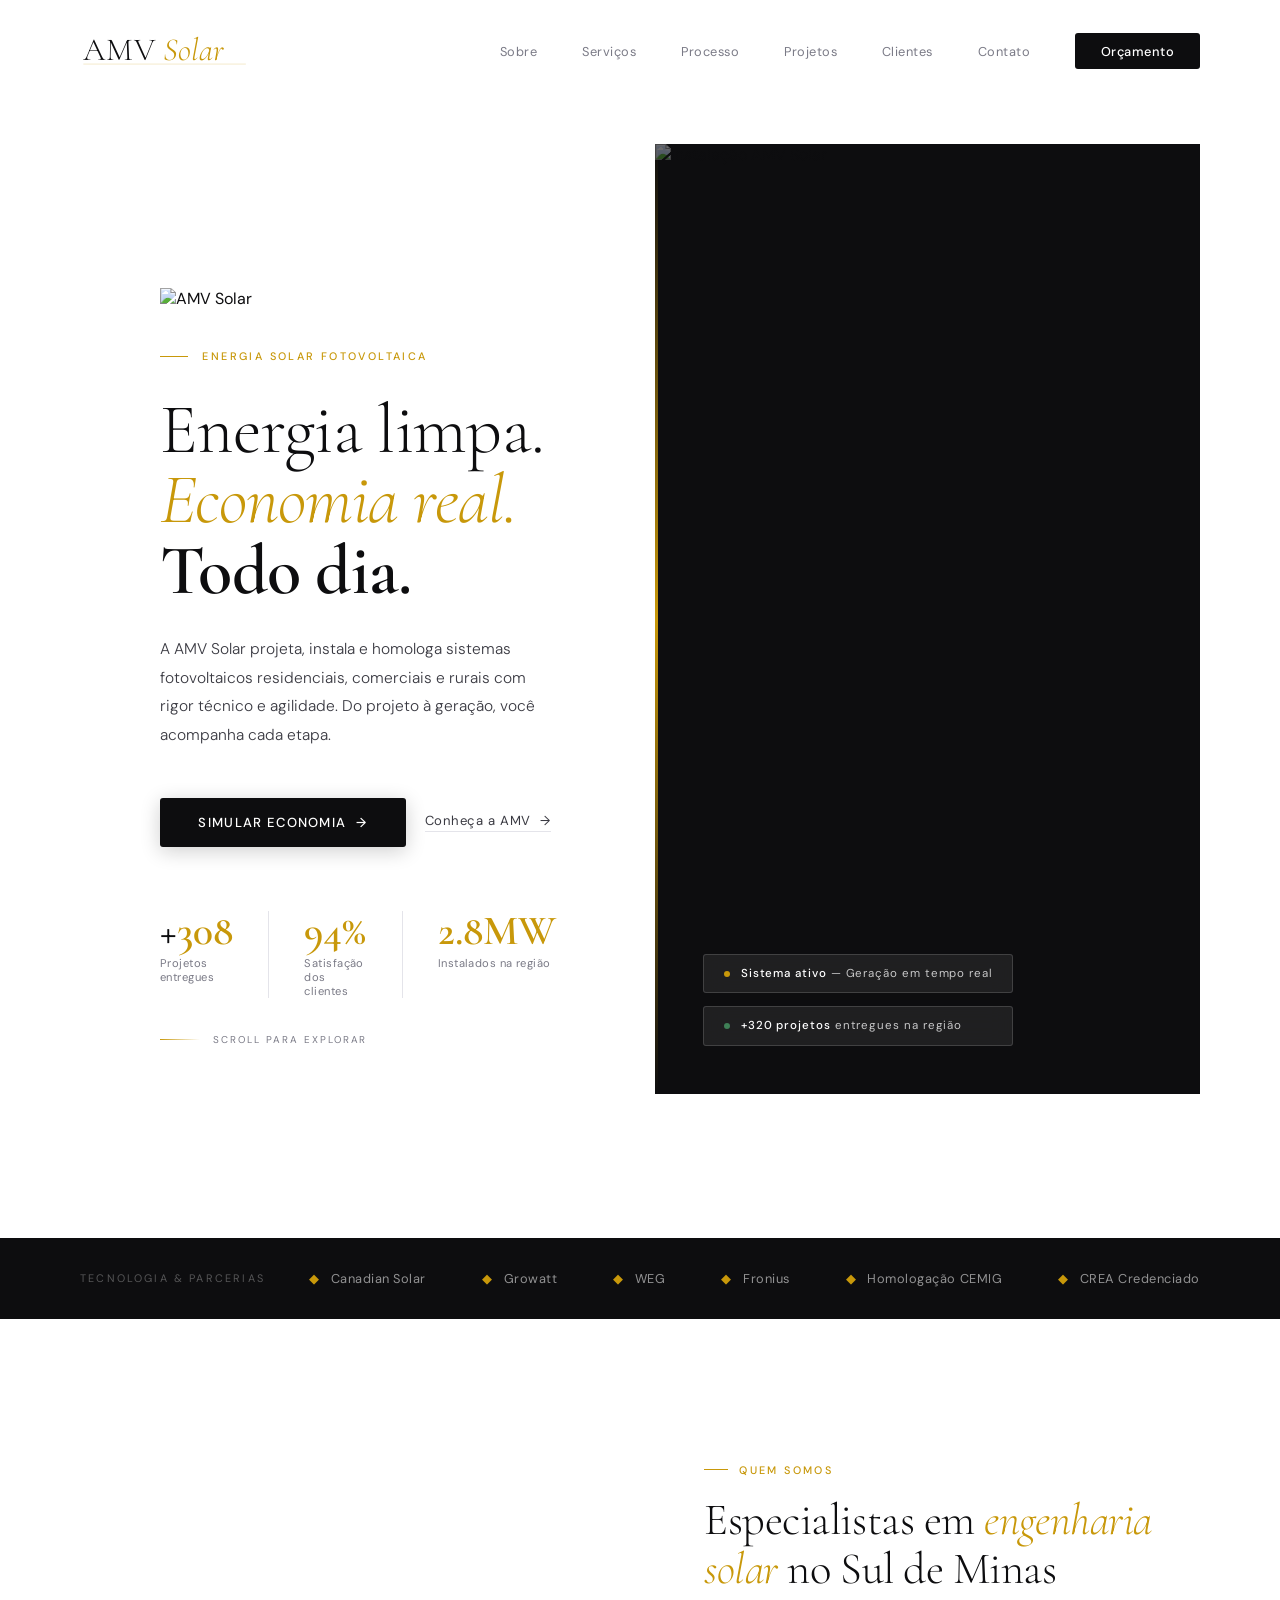
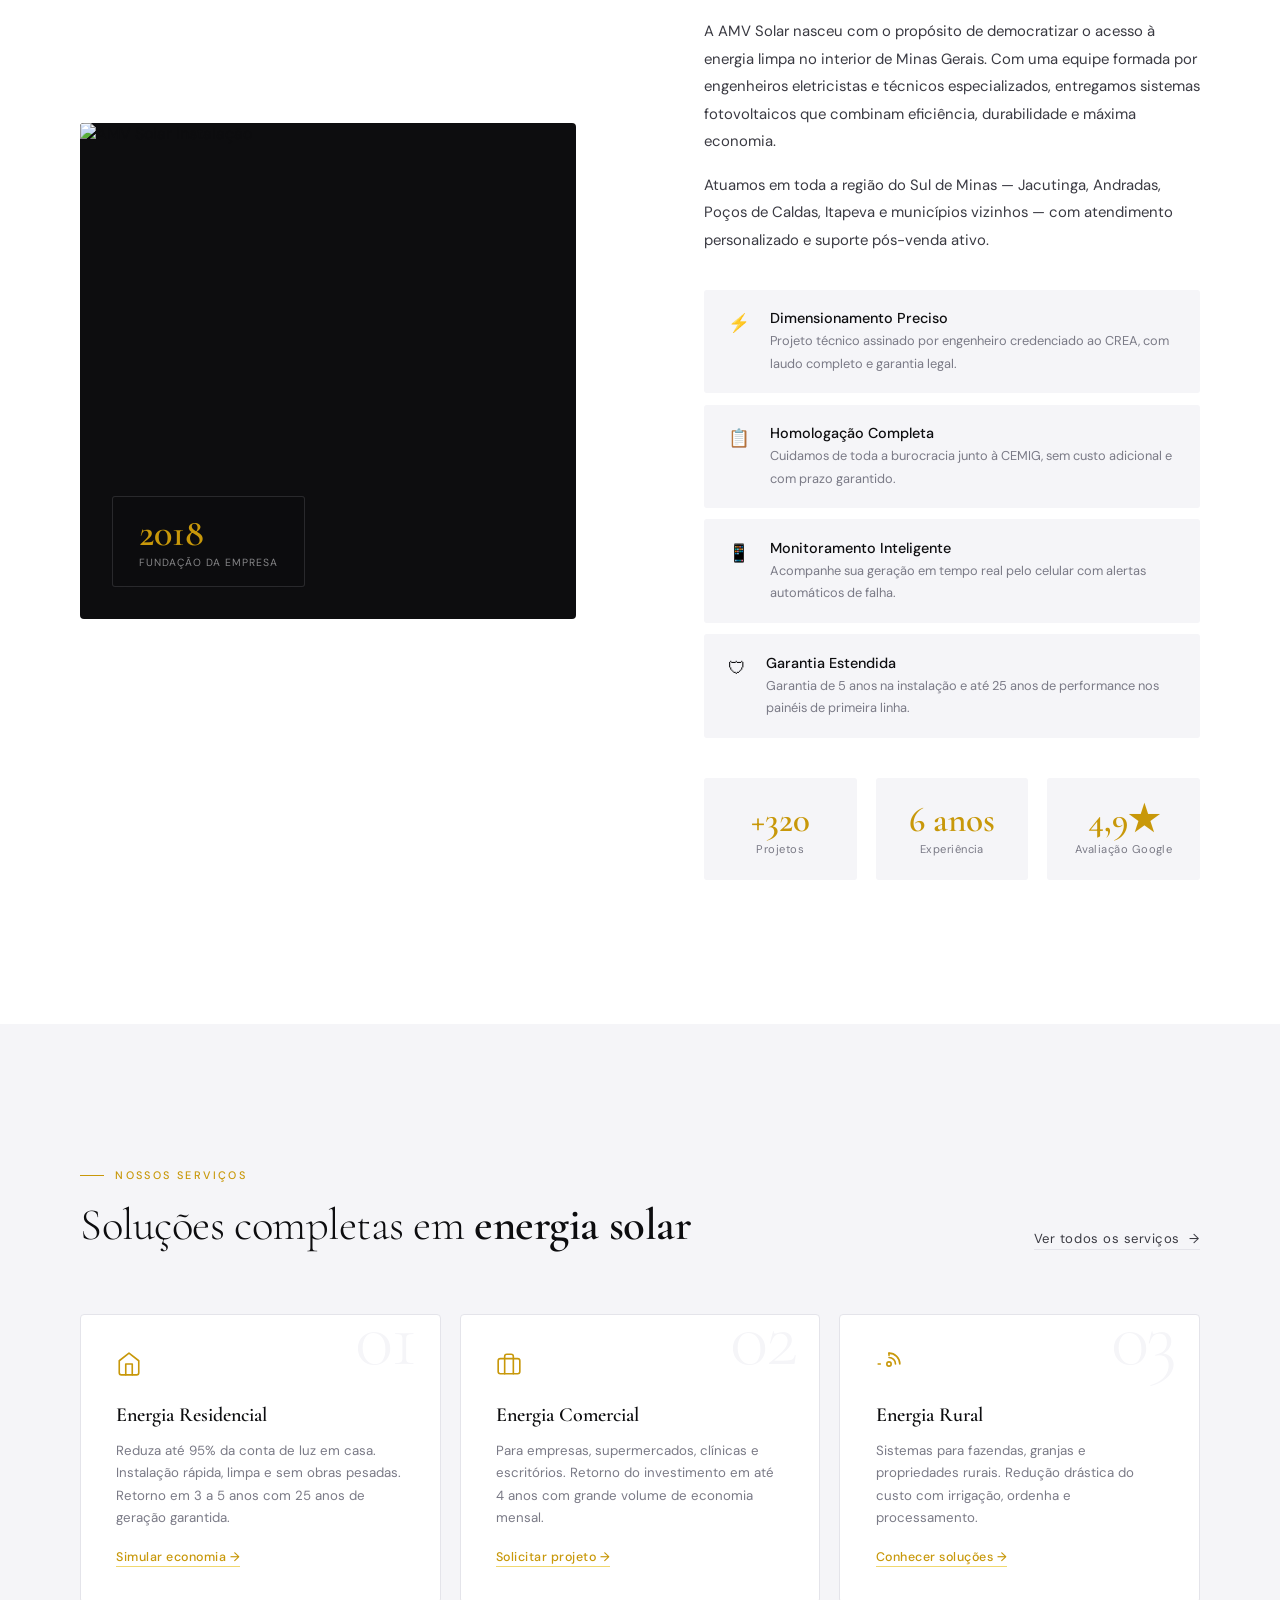
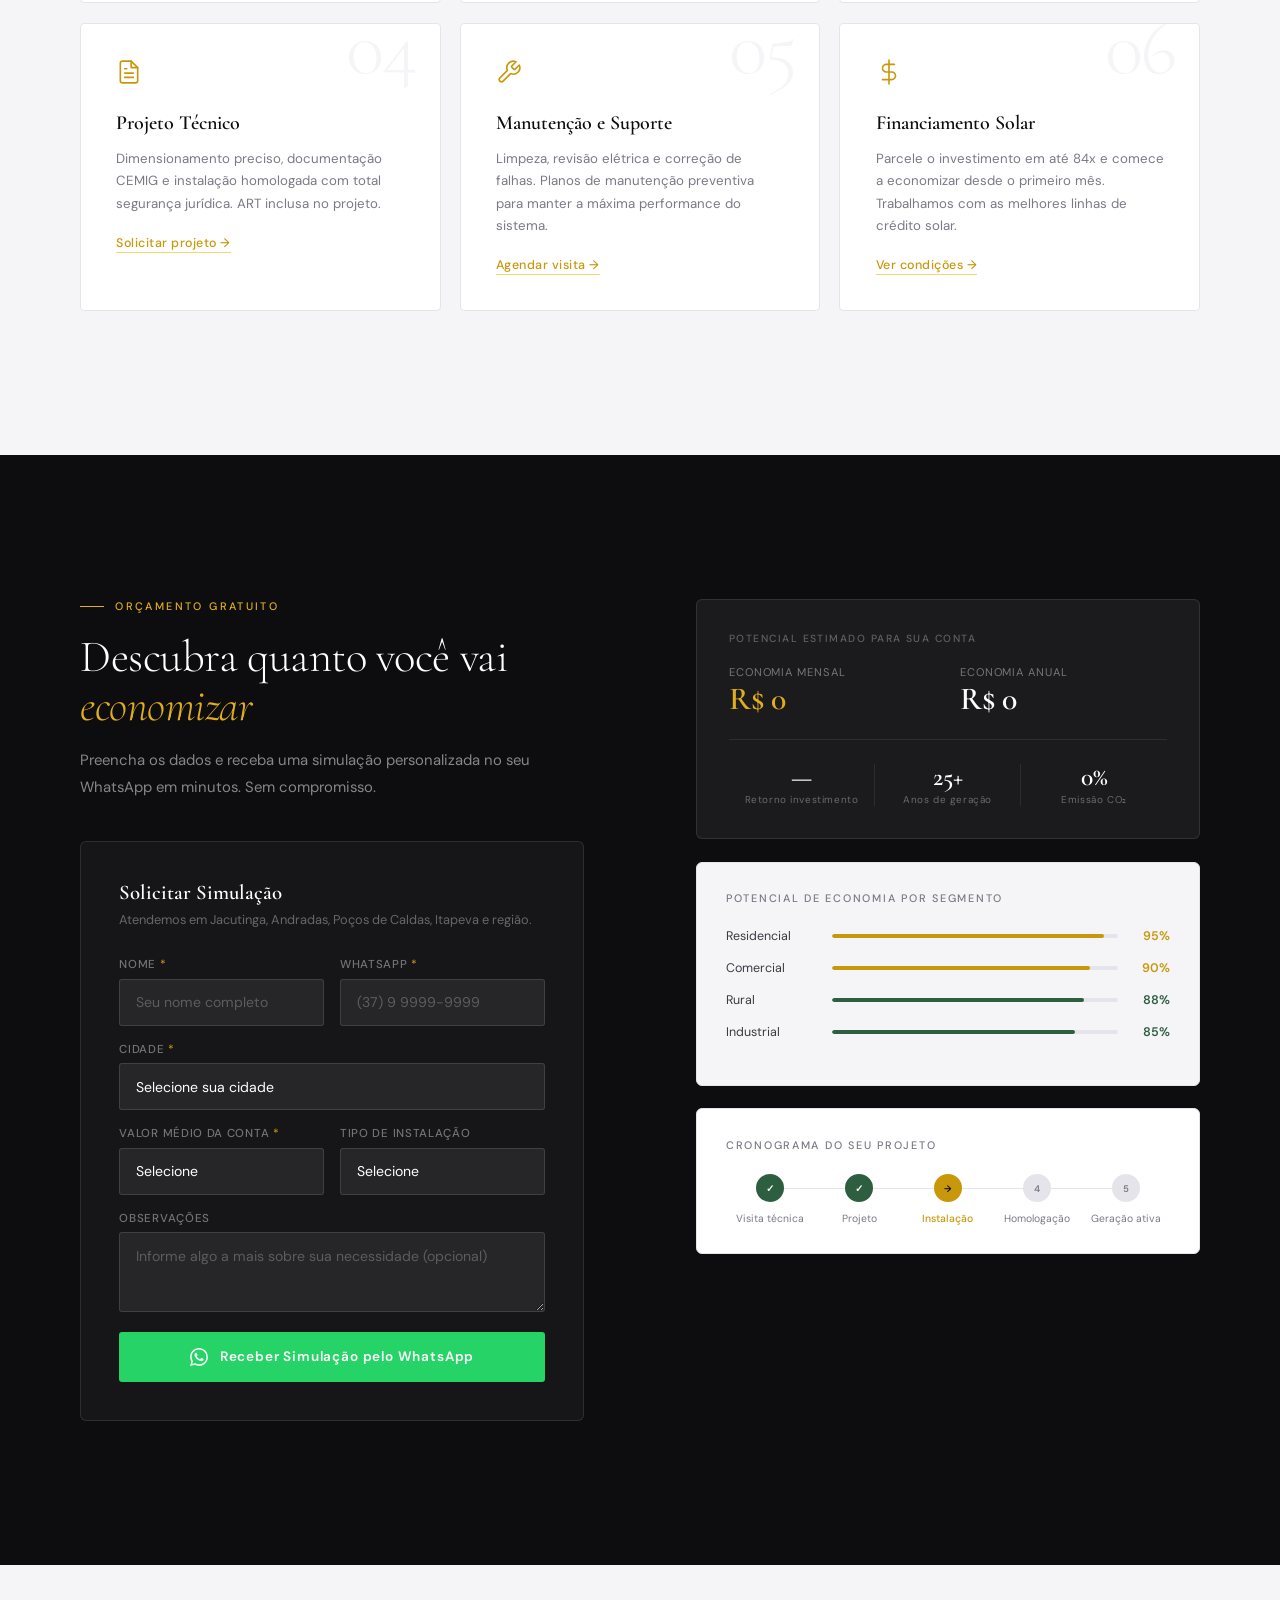
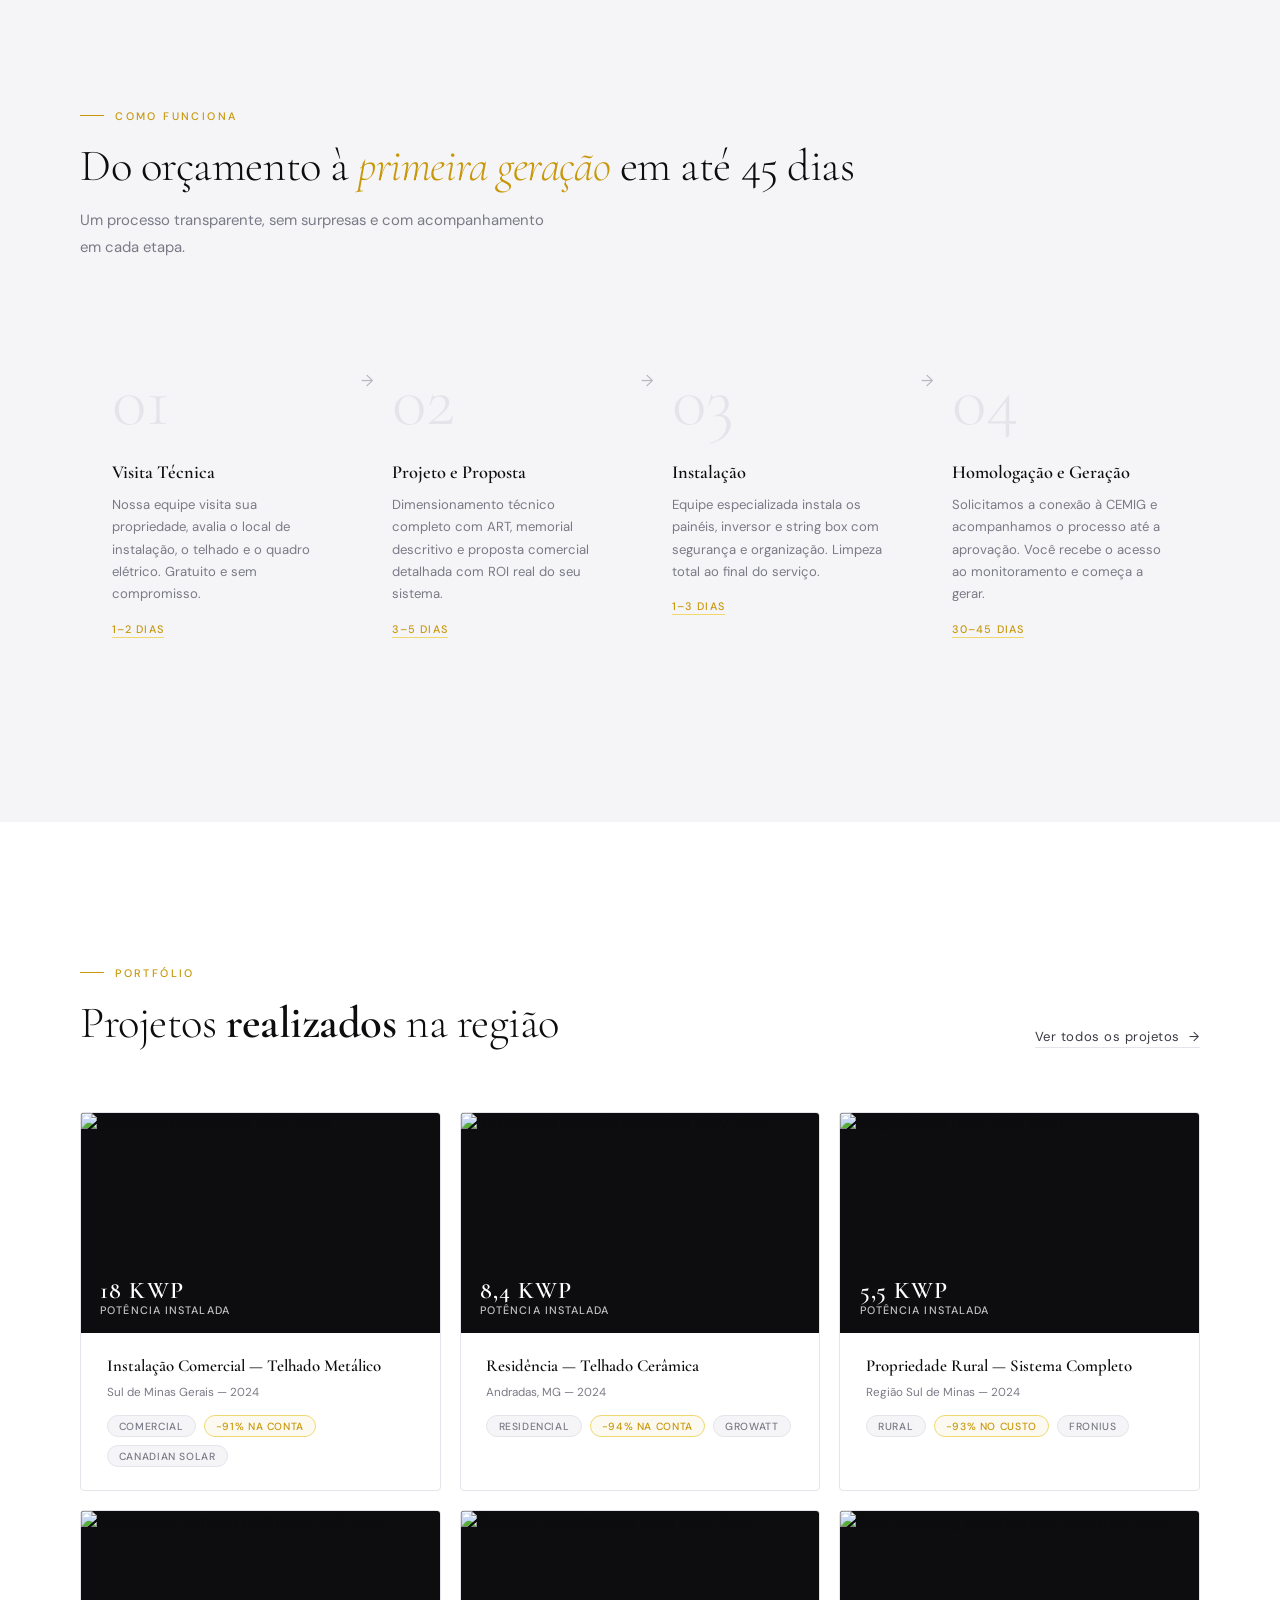
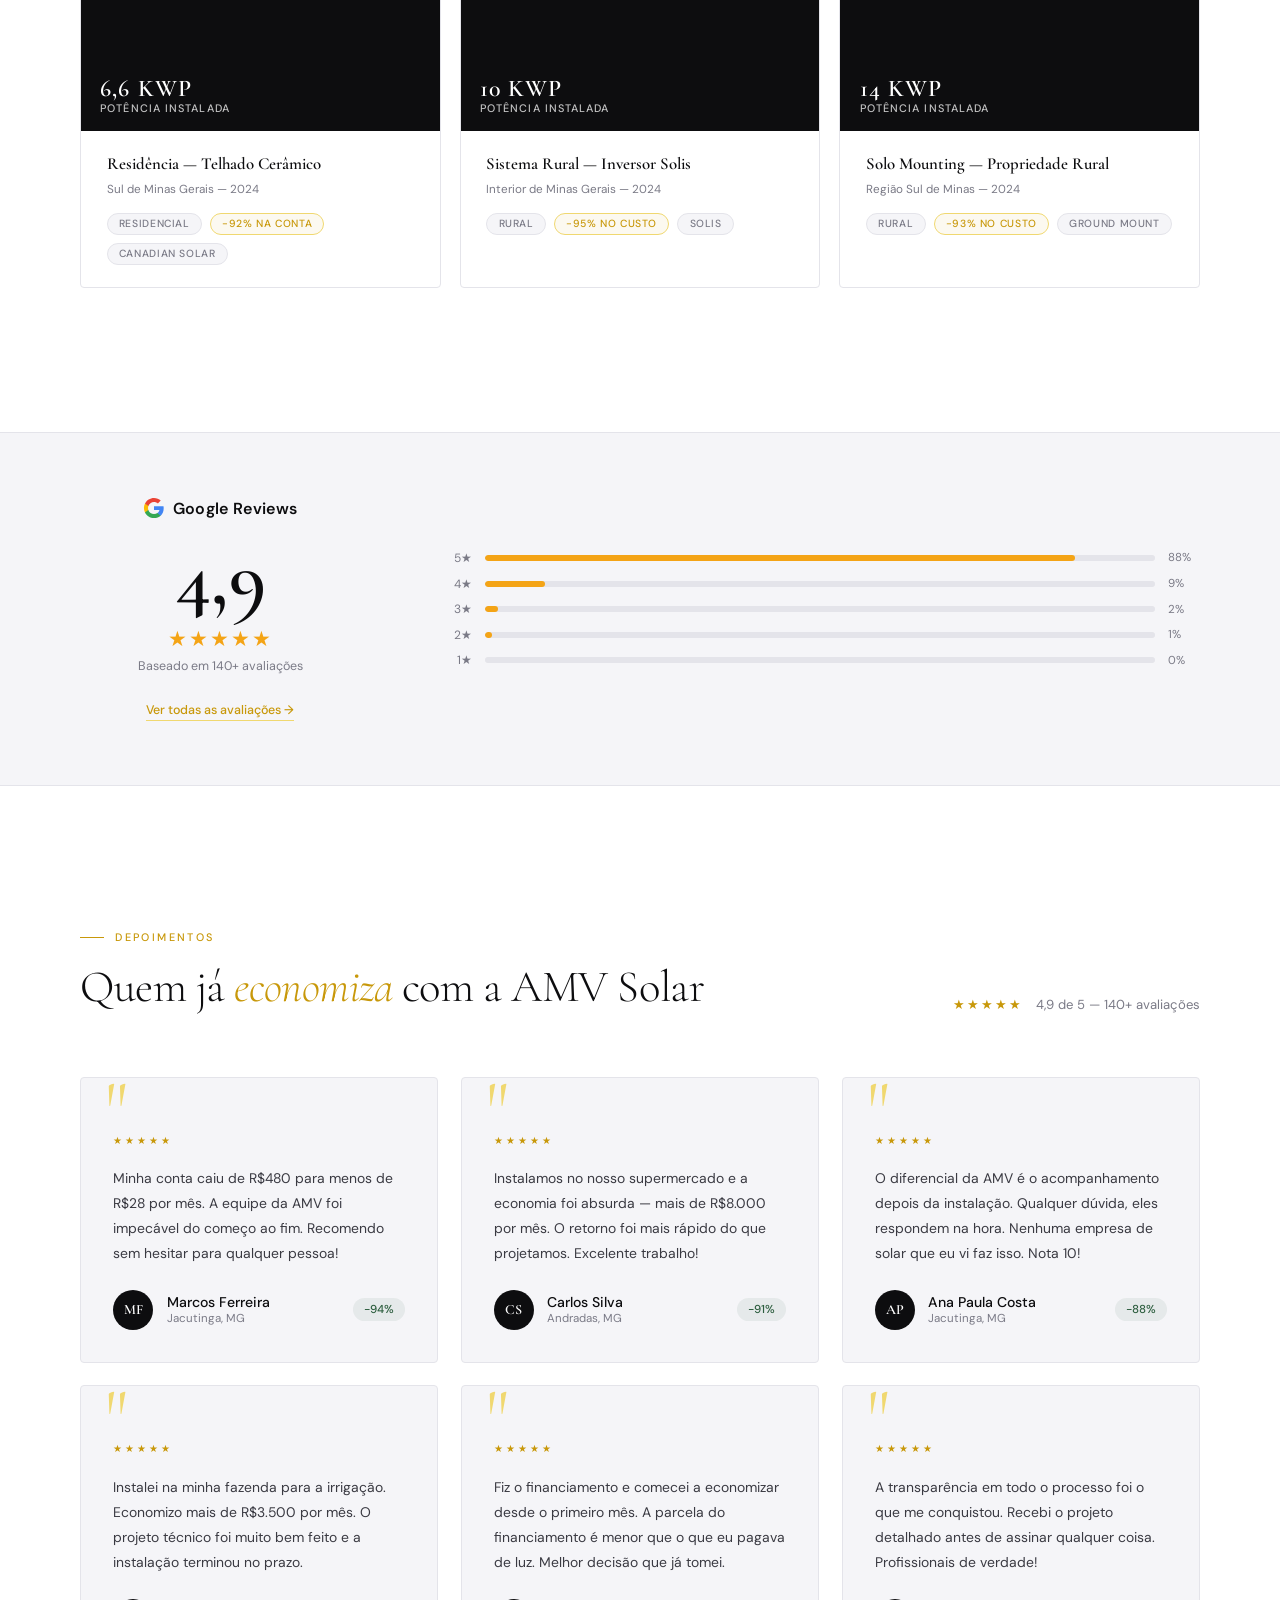
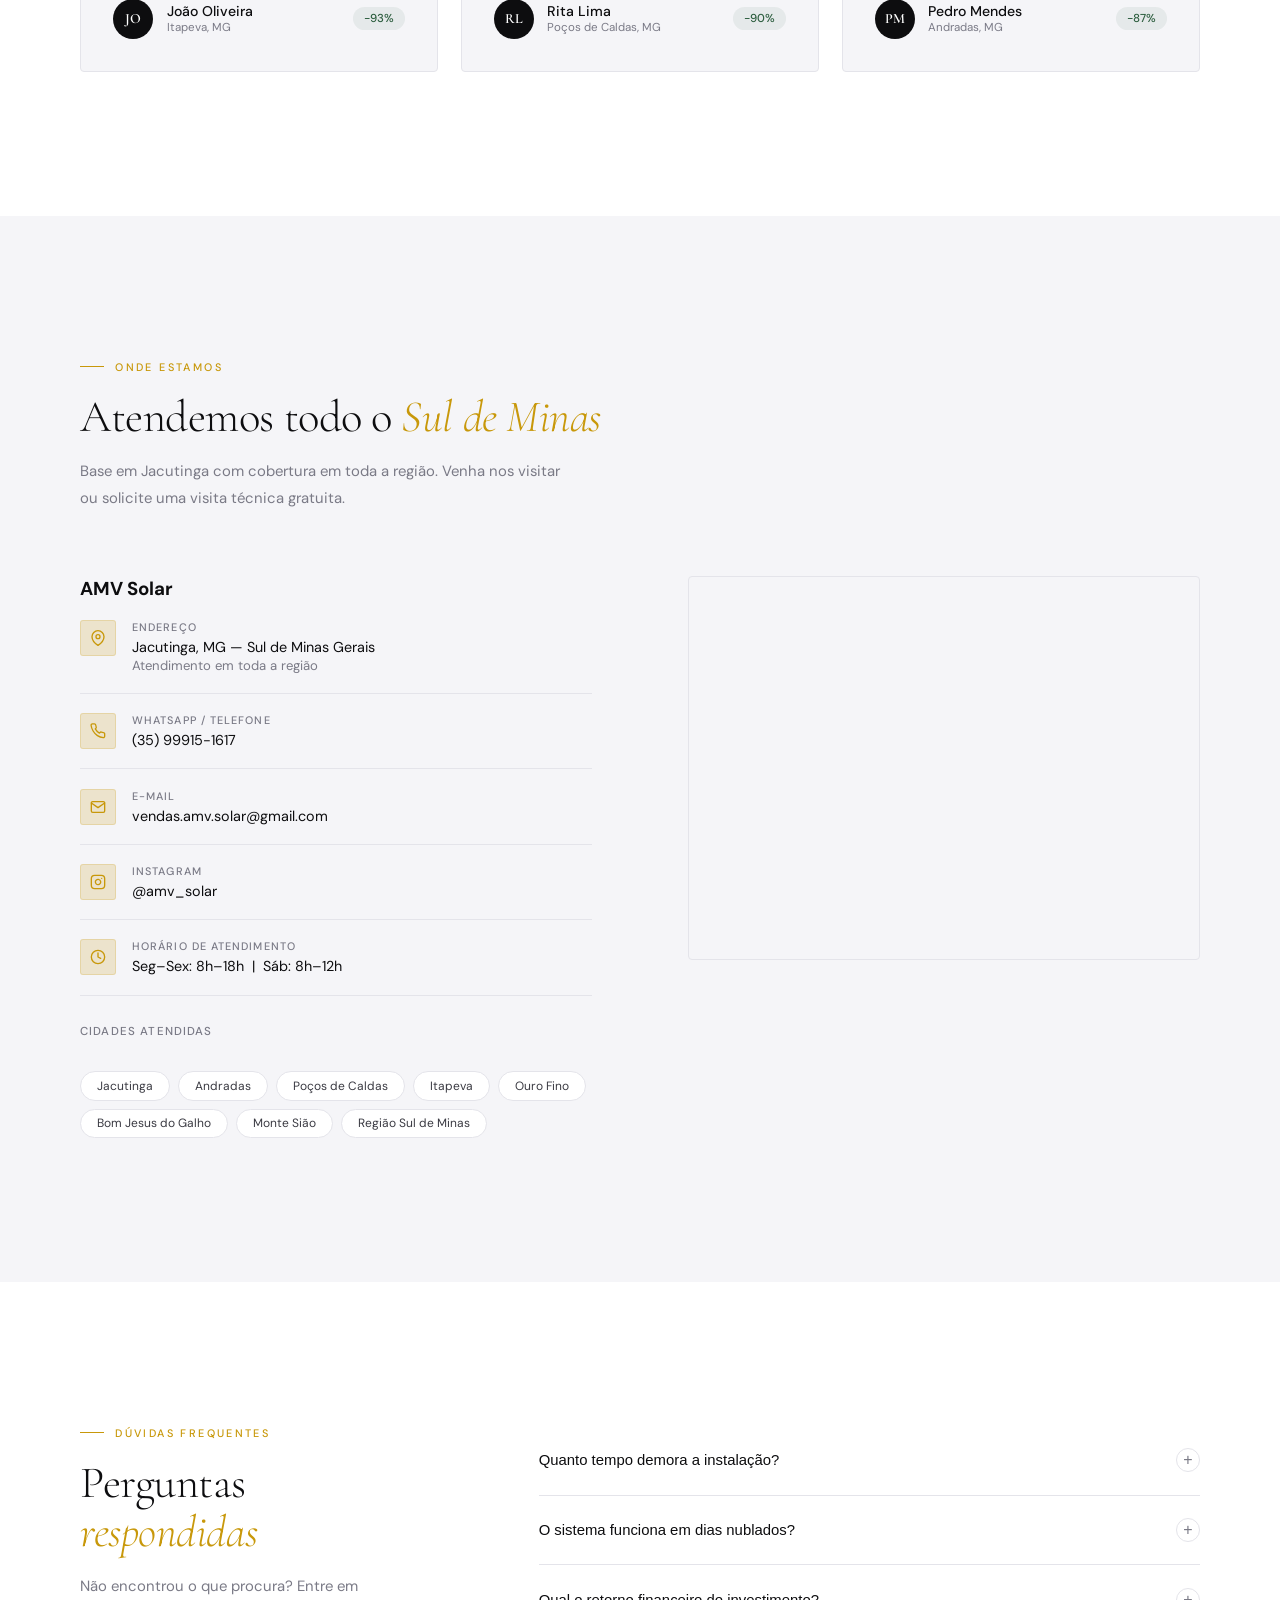
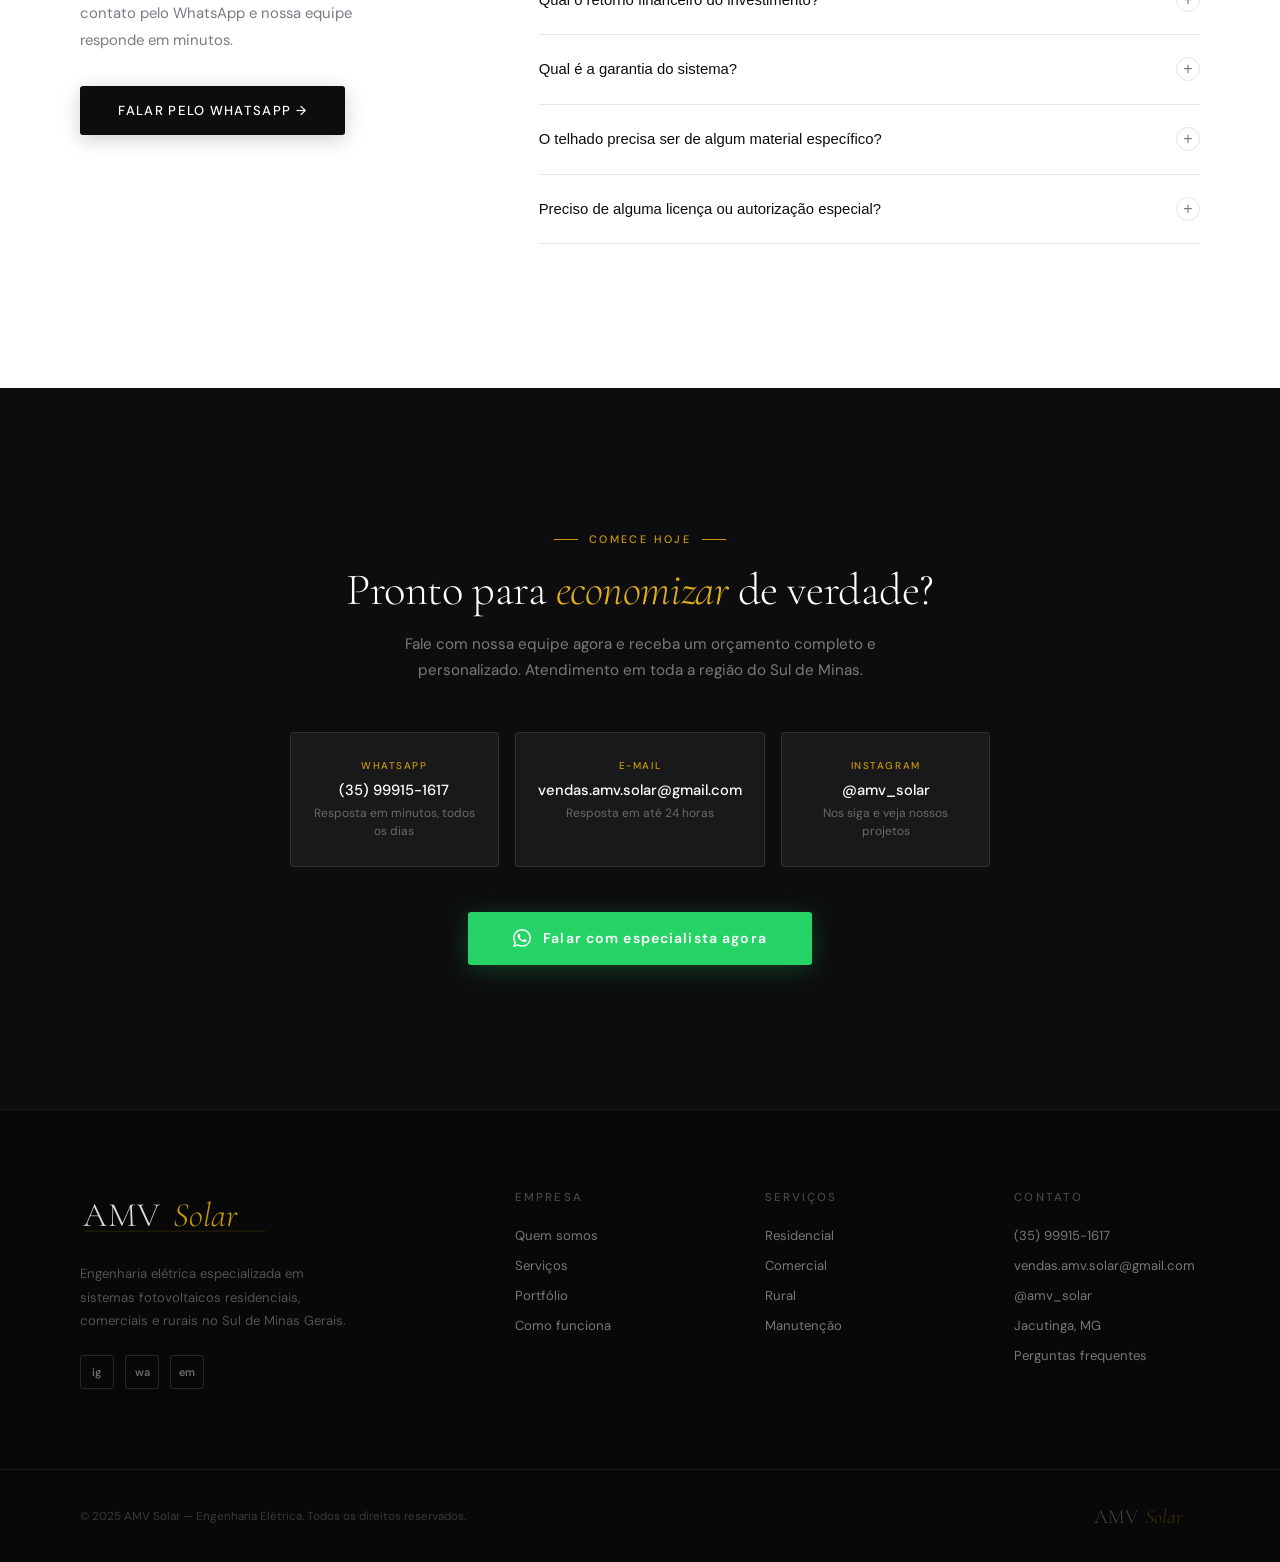
==== commit 214f95a7: "Adiciona logo no hero" ====
--- a/src/main/resources/templates/index.html
+++ b/src/main/resources/templates/index.html
@@ -45,12 +45,7 @@
     .l-logo-img {
       width:340px;
       max-width:80vw;
-      opacity:0;
-      transform:scale(0.92);
-      animation: logoIn 0.8s cubic-bezier(.4,0,.2,1) 0.3s forwards;
-    }
-    @keyframes logoIn {
-      to { opacity:1; transform:scale(1); }
+      opacity:1;
     }
     .l-track {
       width:180px; height:1px;
@@ -730,6 +725,7 @@
 <!-- HERO -->
 <section id="home">
   <div class="hero-left" id="hero-left">
+    <img src="imagem do carregamento.png" alt="AMV Solar" style="width:260px;max-width:80%;margin-bottom:2.5rem;">
     <div class="eyebrow">Energia Solar Fotovoltaica</div>
     <h1>
       Energia limpa.<br>
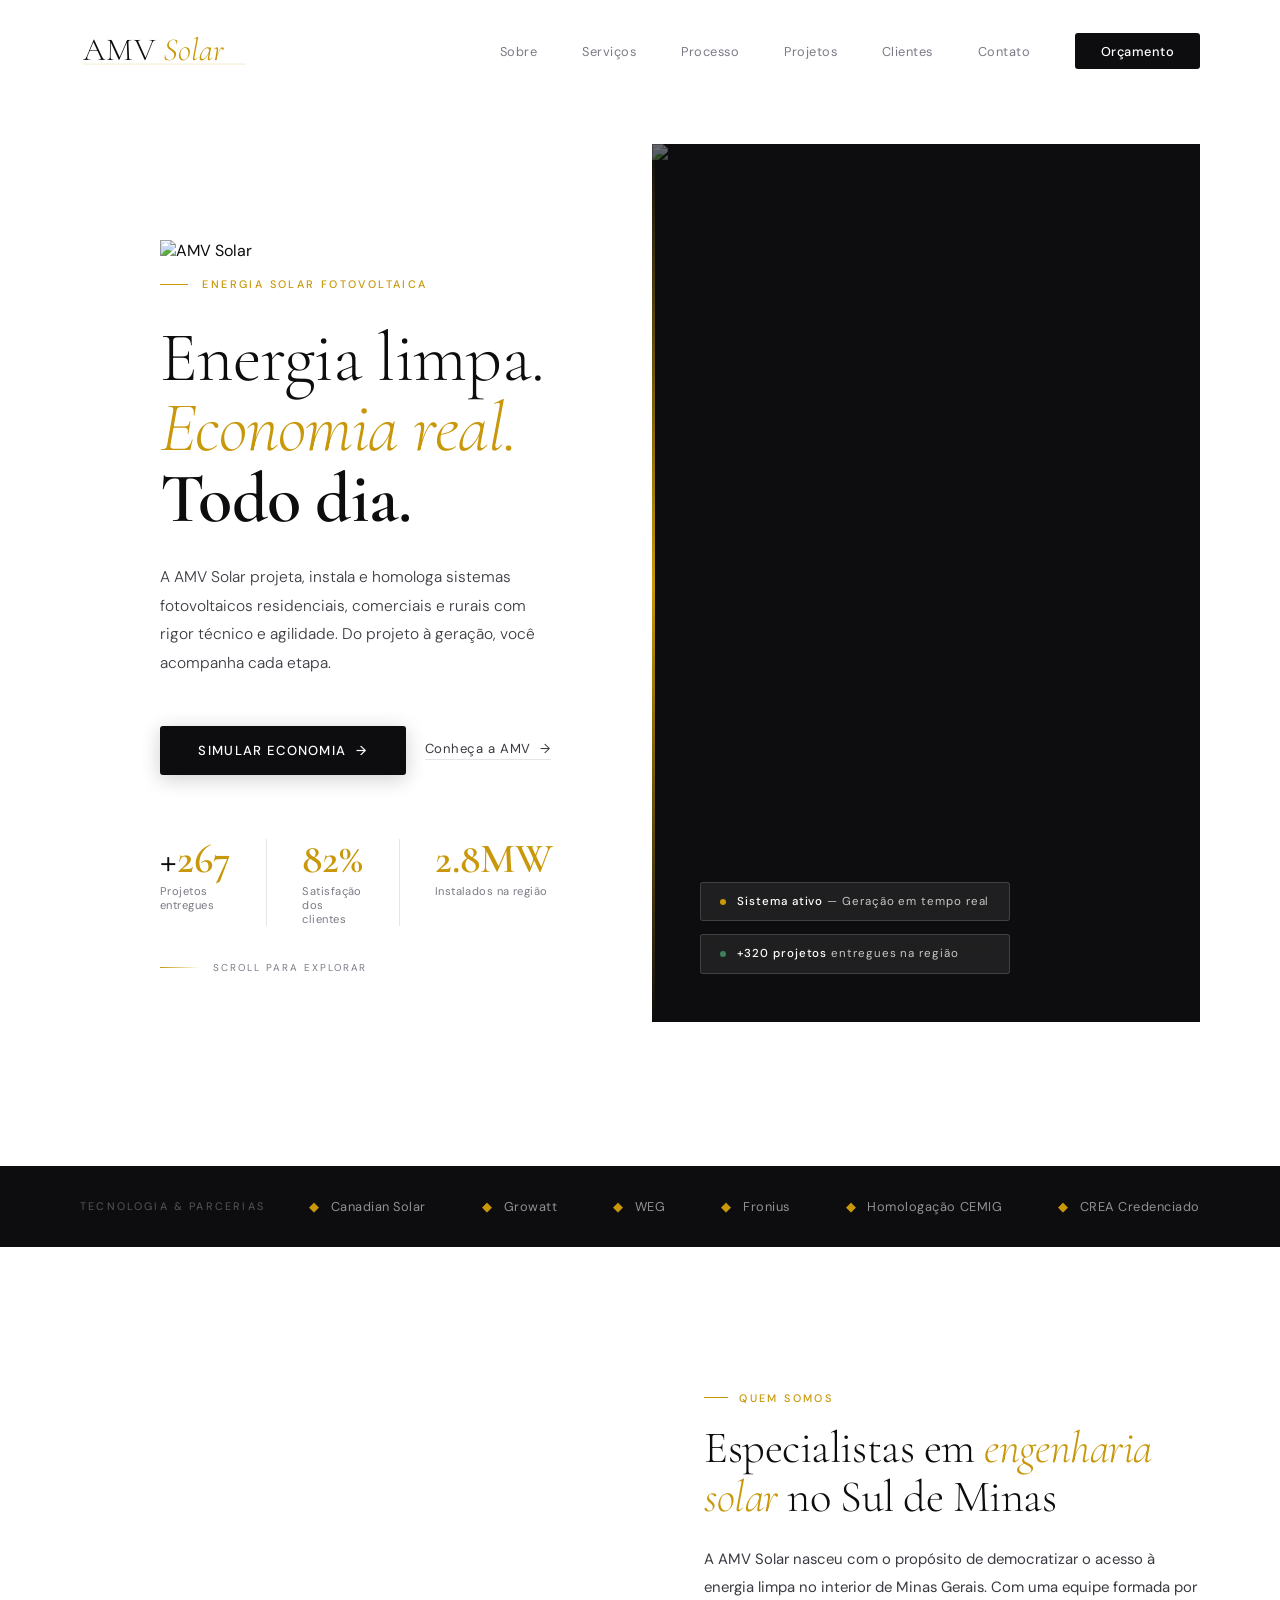
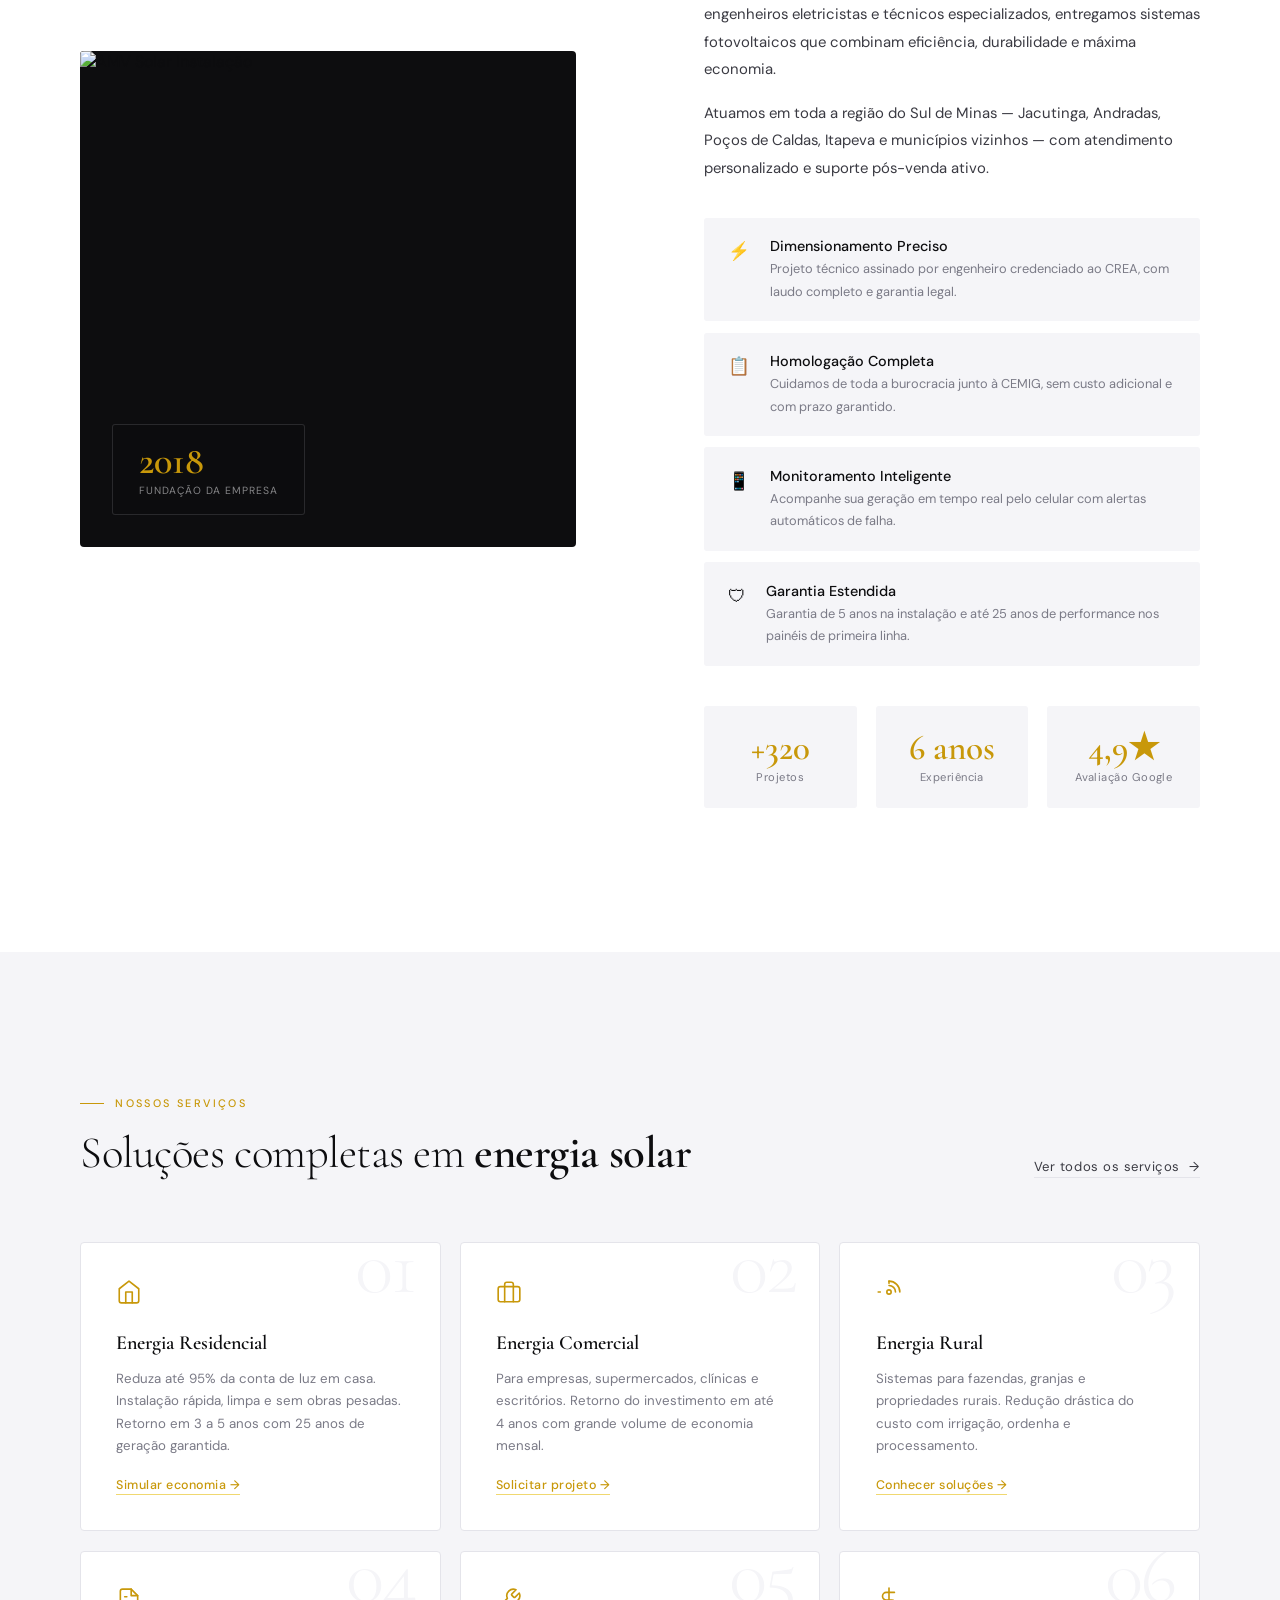
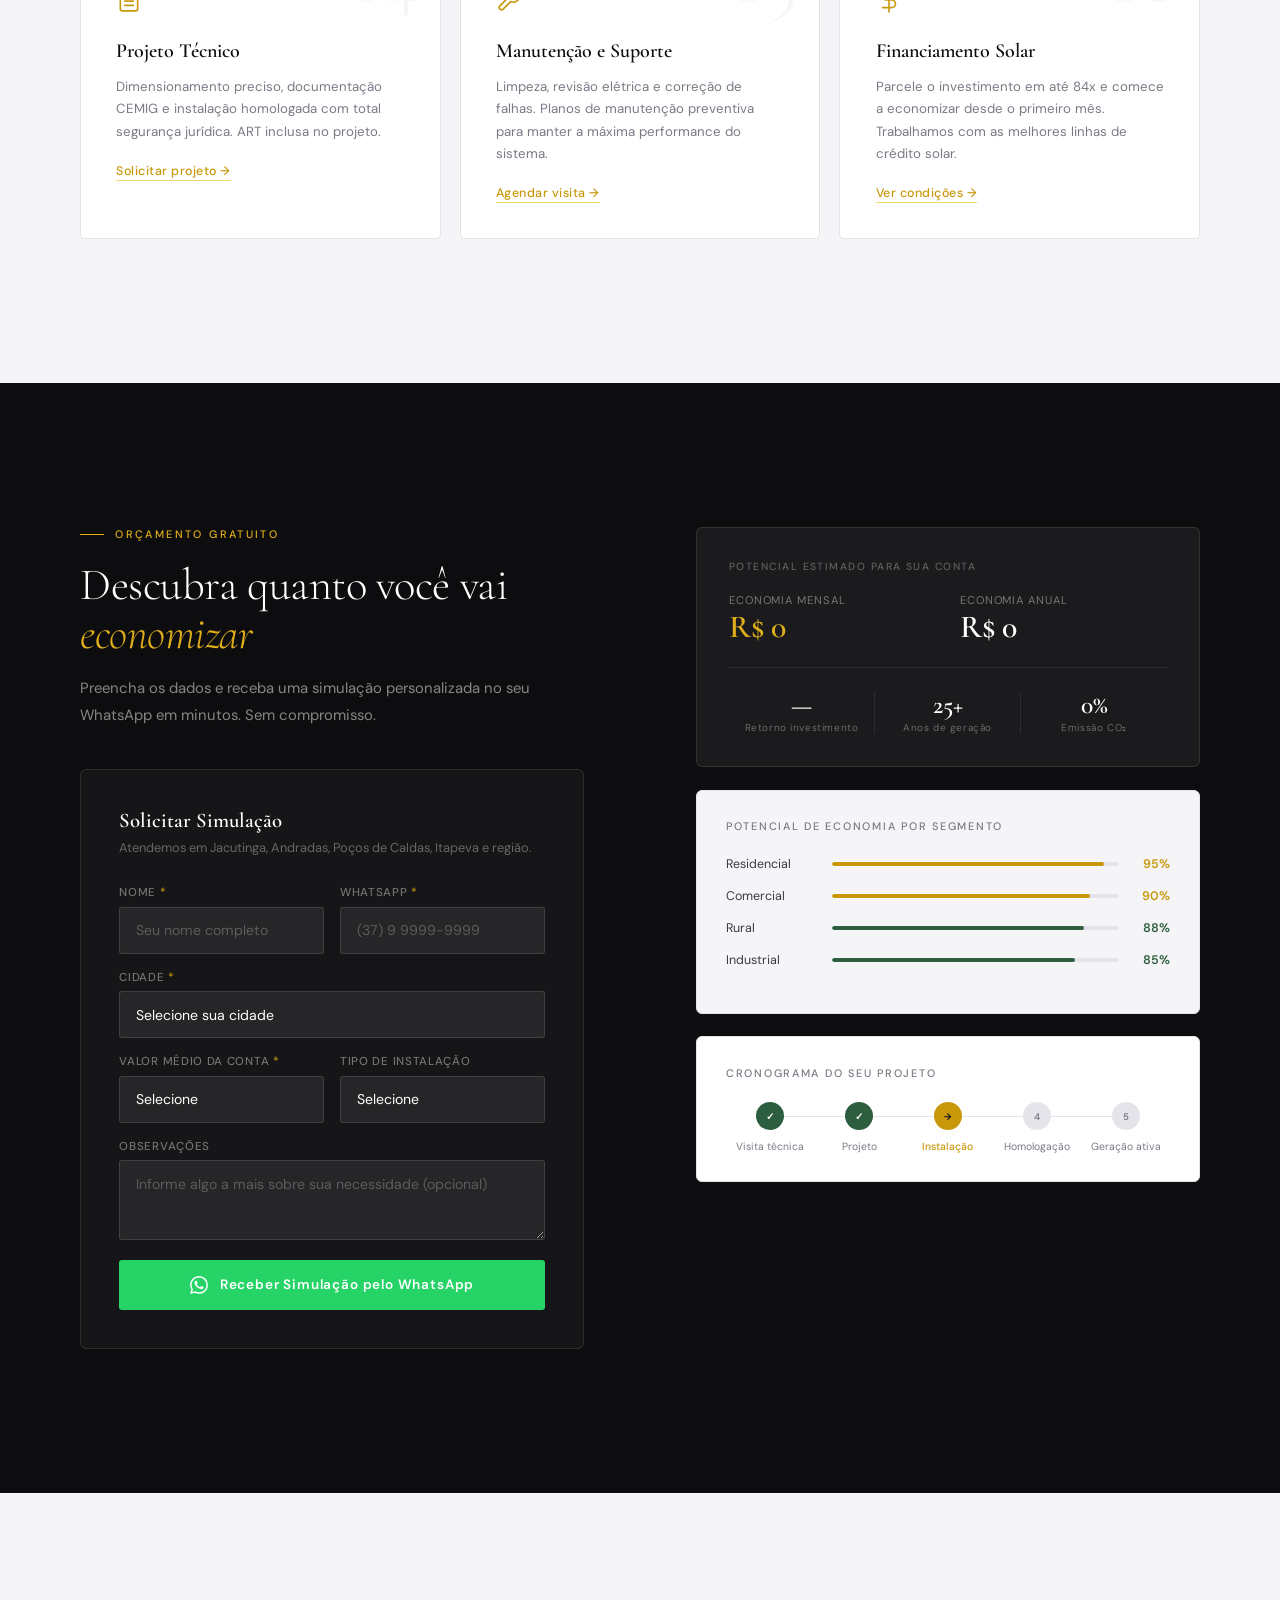
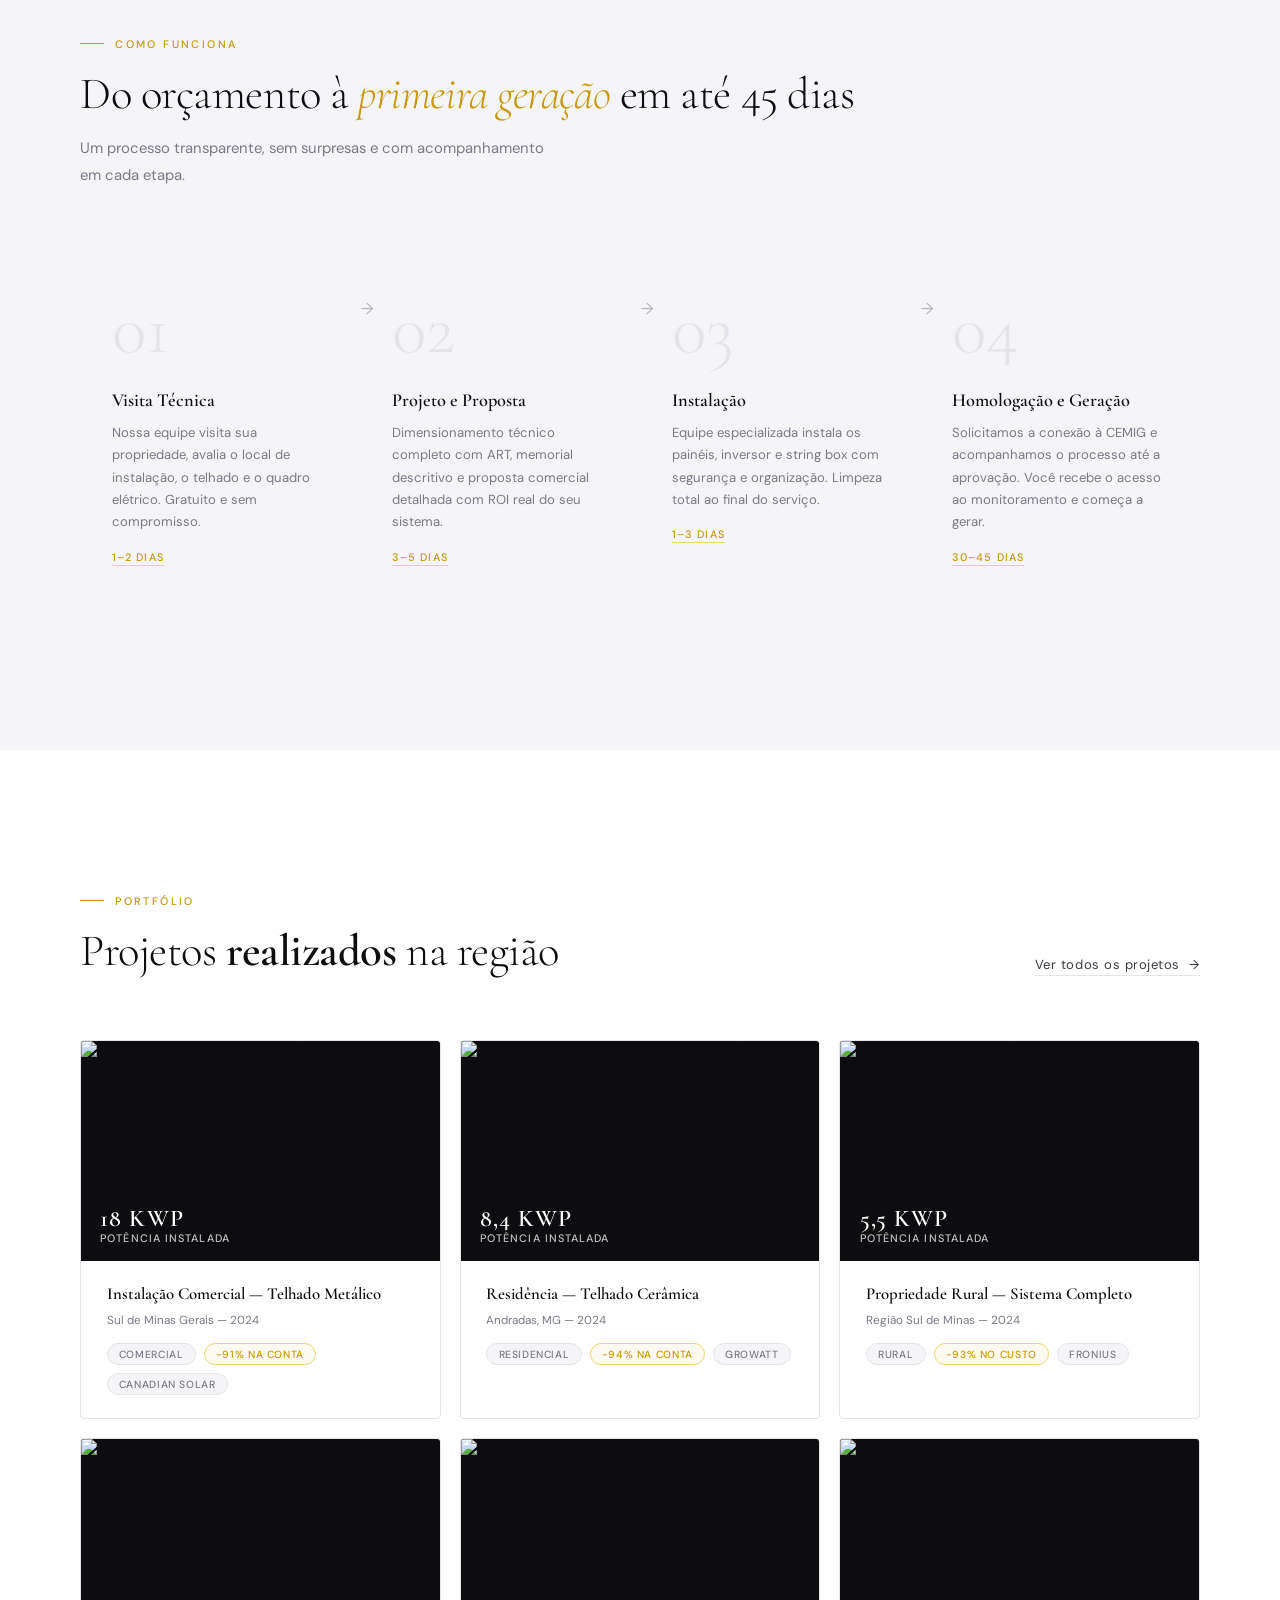
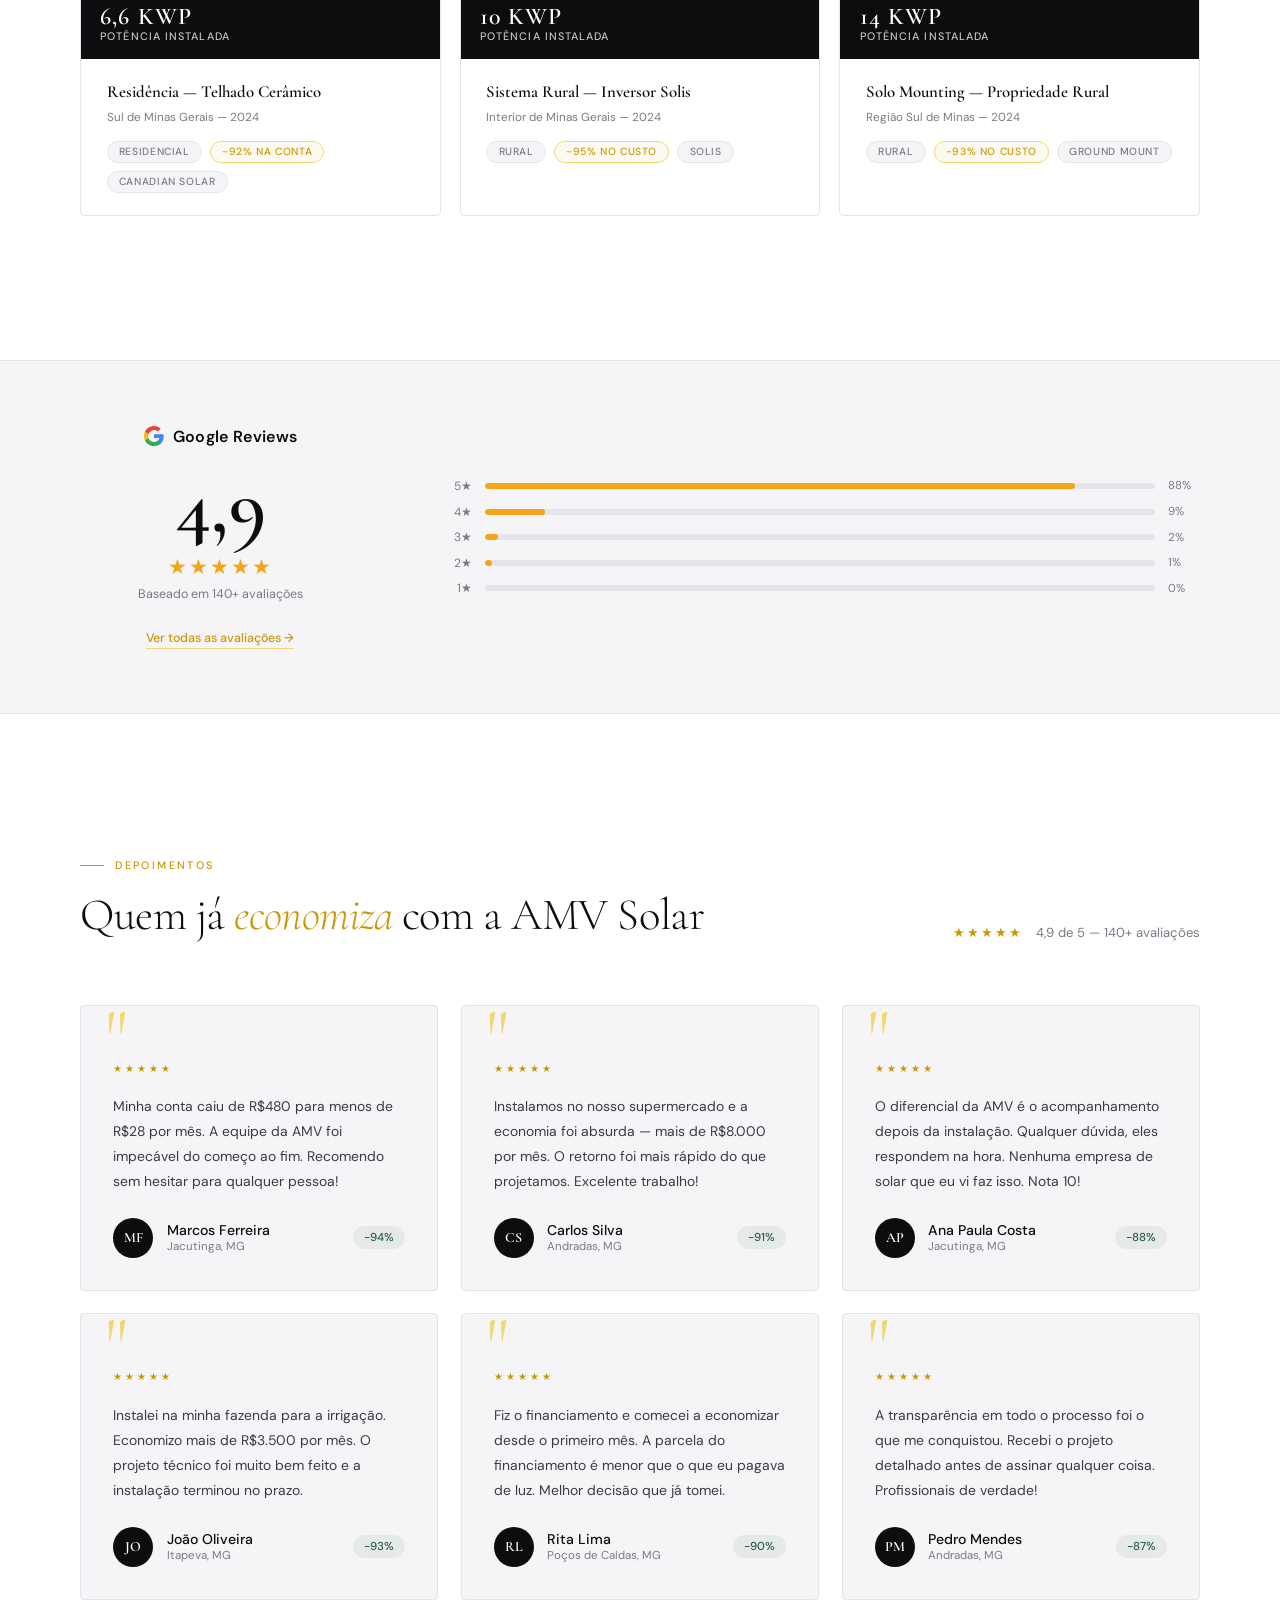
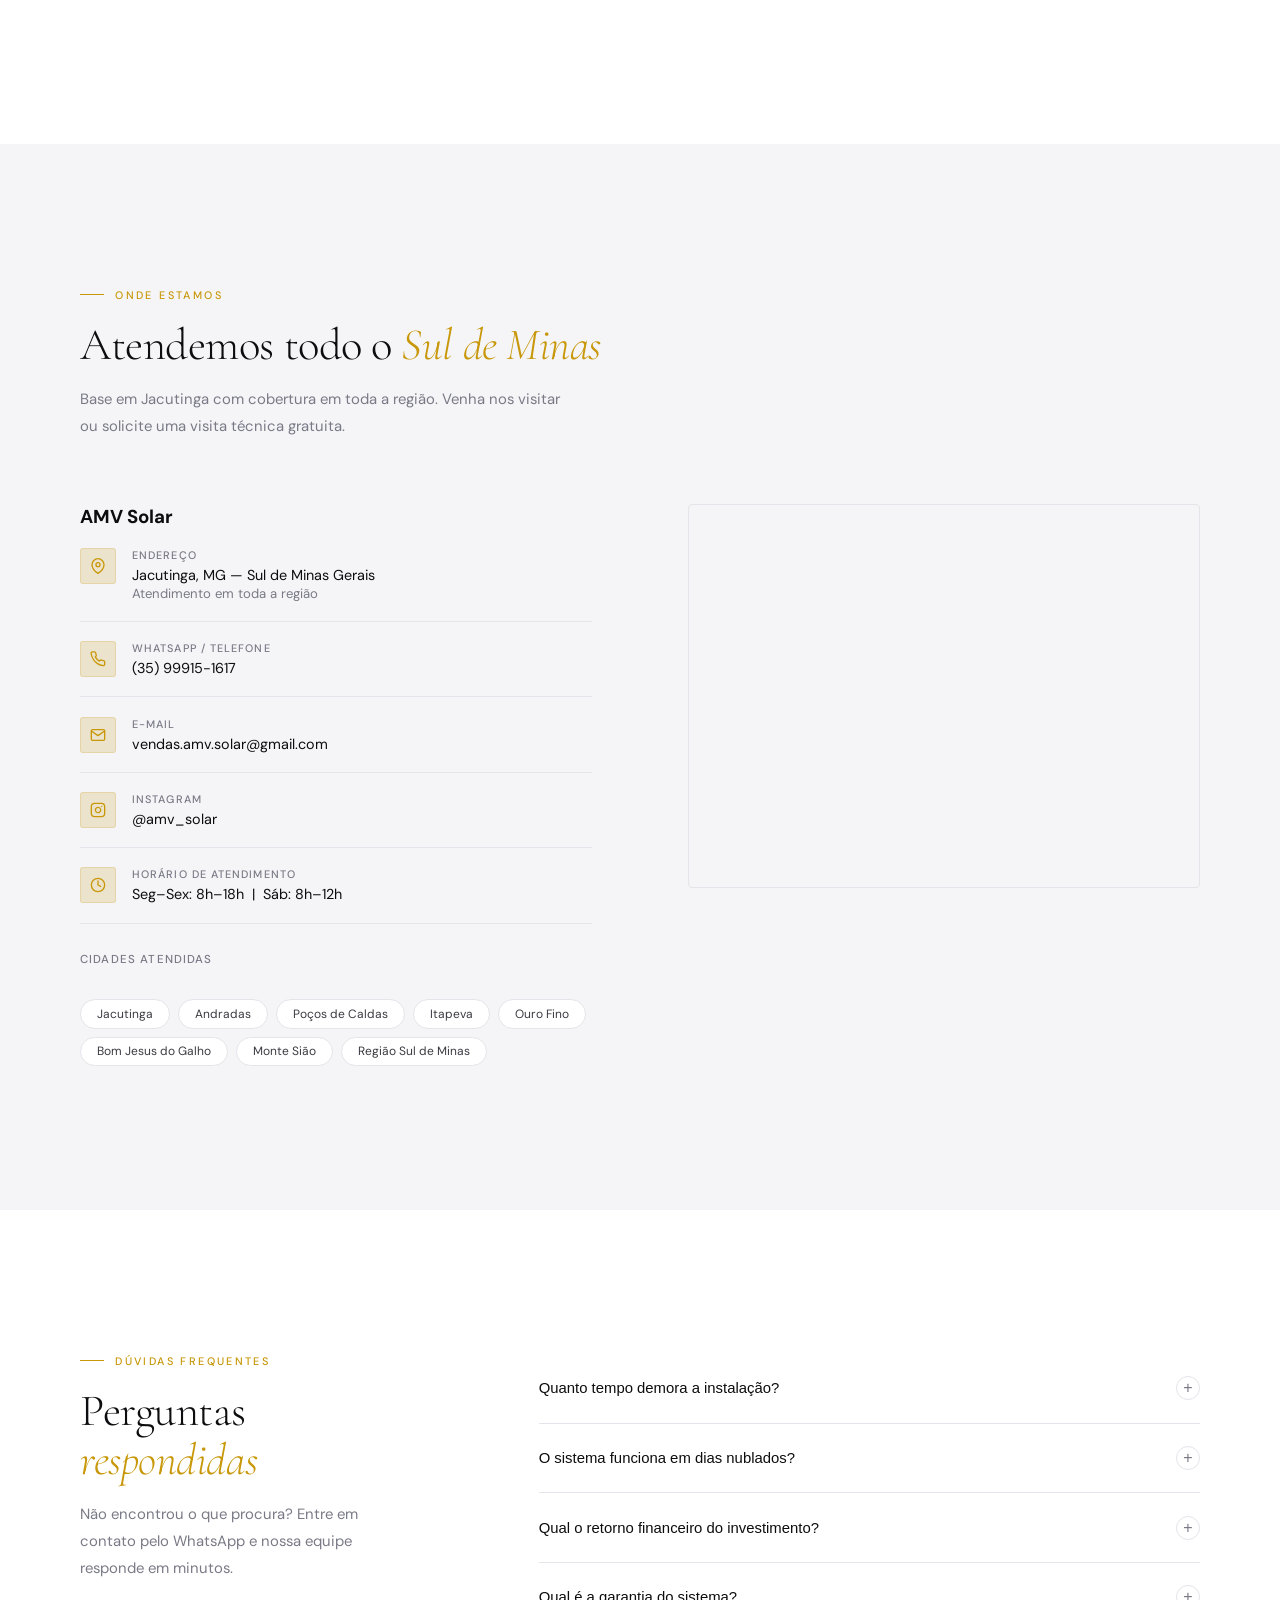
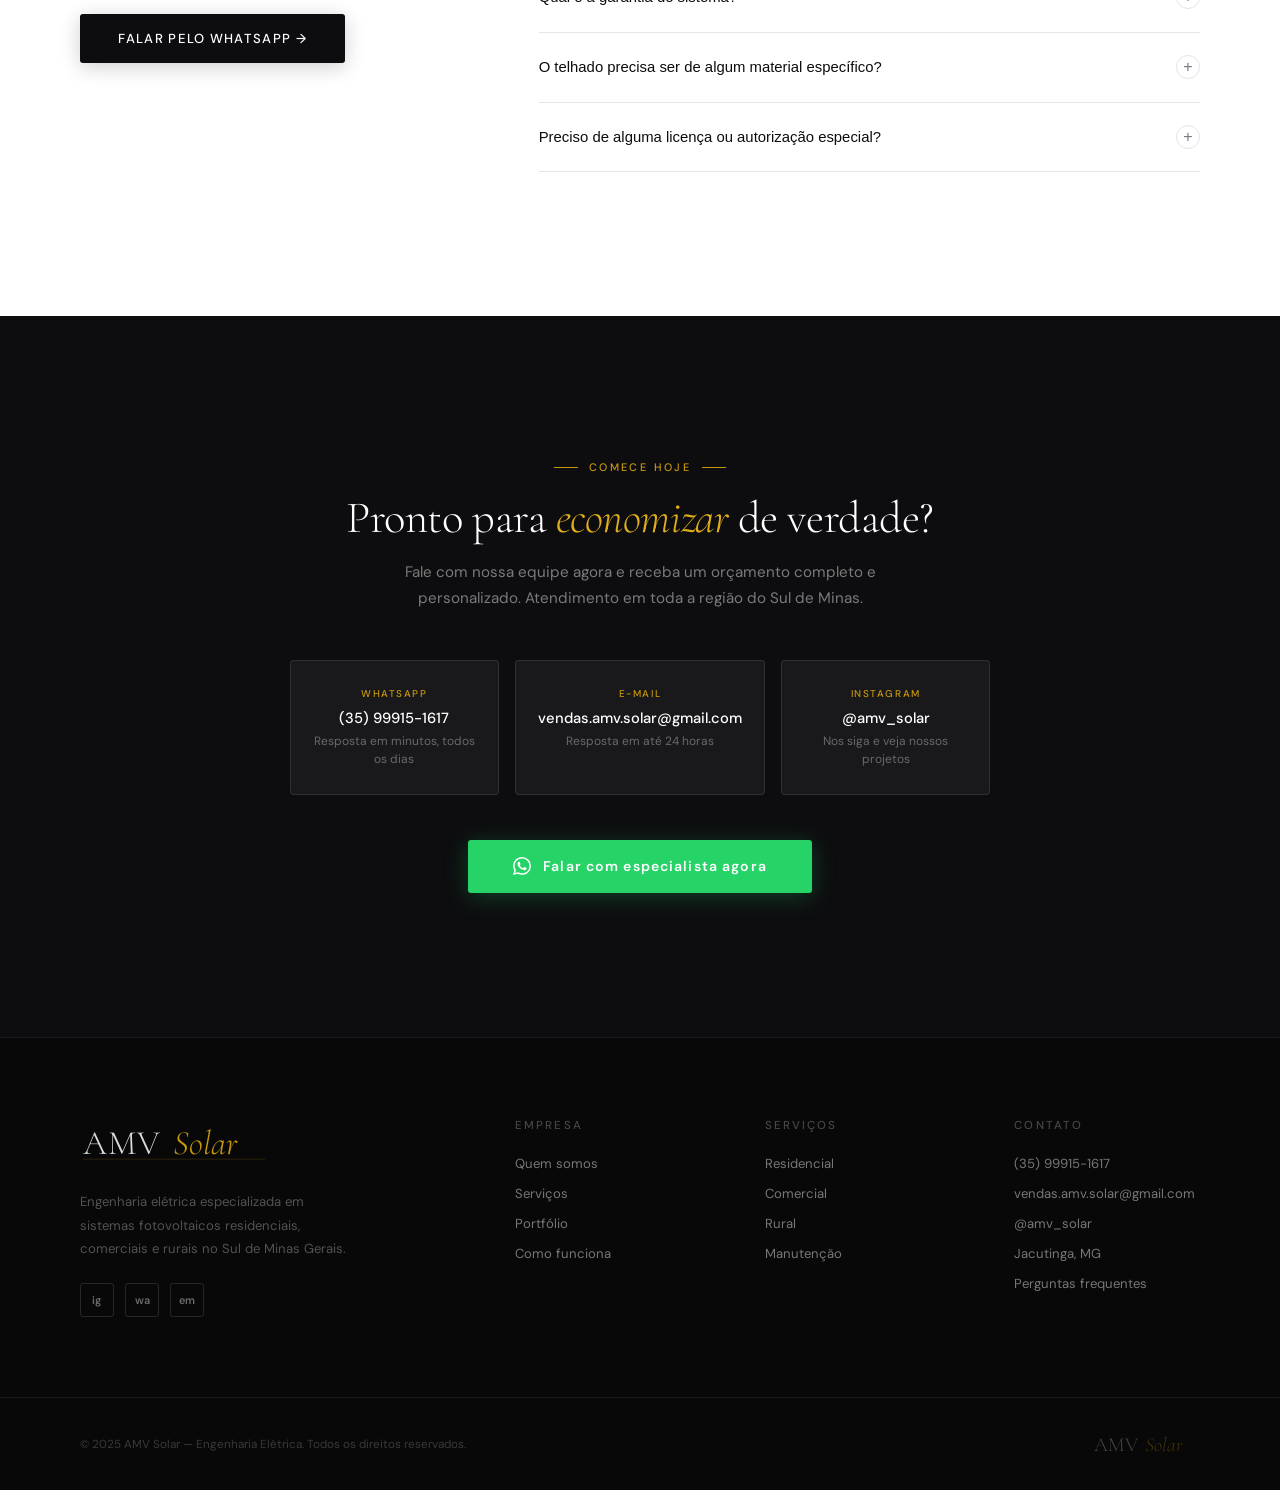
==== commit 7fbb1ada: "Ajusta posição da logo no hero" ====
--- a/src/main/resources/templates/index.html
+++ b/src/main/resources/templates/index.html
@@ -725,7 +725,7 @@
 <!-- HERO -->
 <section id="home">
   <div class="hero-left" id="hero-left">
-    <img src="imagem do carregamento.png" alt="AMV Solar" style="width:260px;max-width:80%;margin-bottom:2.5rem;">
+    <img src="imagem do carregamento.png" alt="AMV Solar" style="width:260px;max-width:80%;margin-bottom:1rem;margin-top:-3rem;">
     <div class="eyebrow">Energia Solar Fotovoltaica</div>
     <h1>
       Energia limpa.<br>
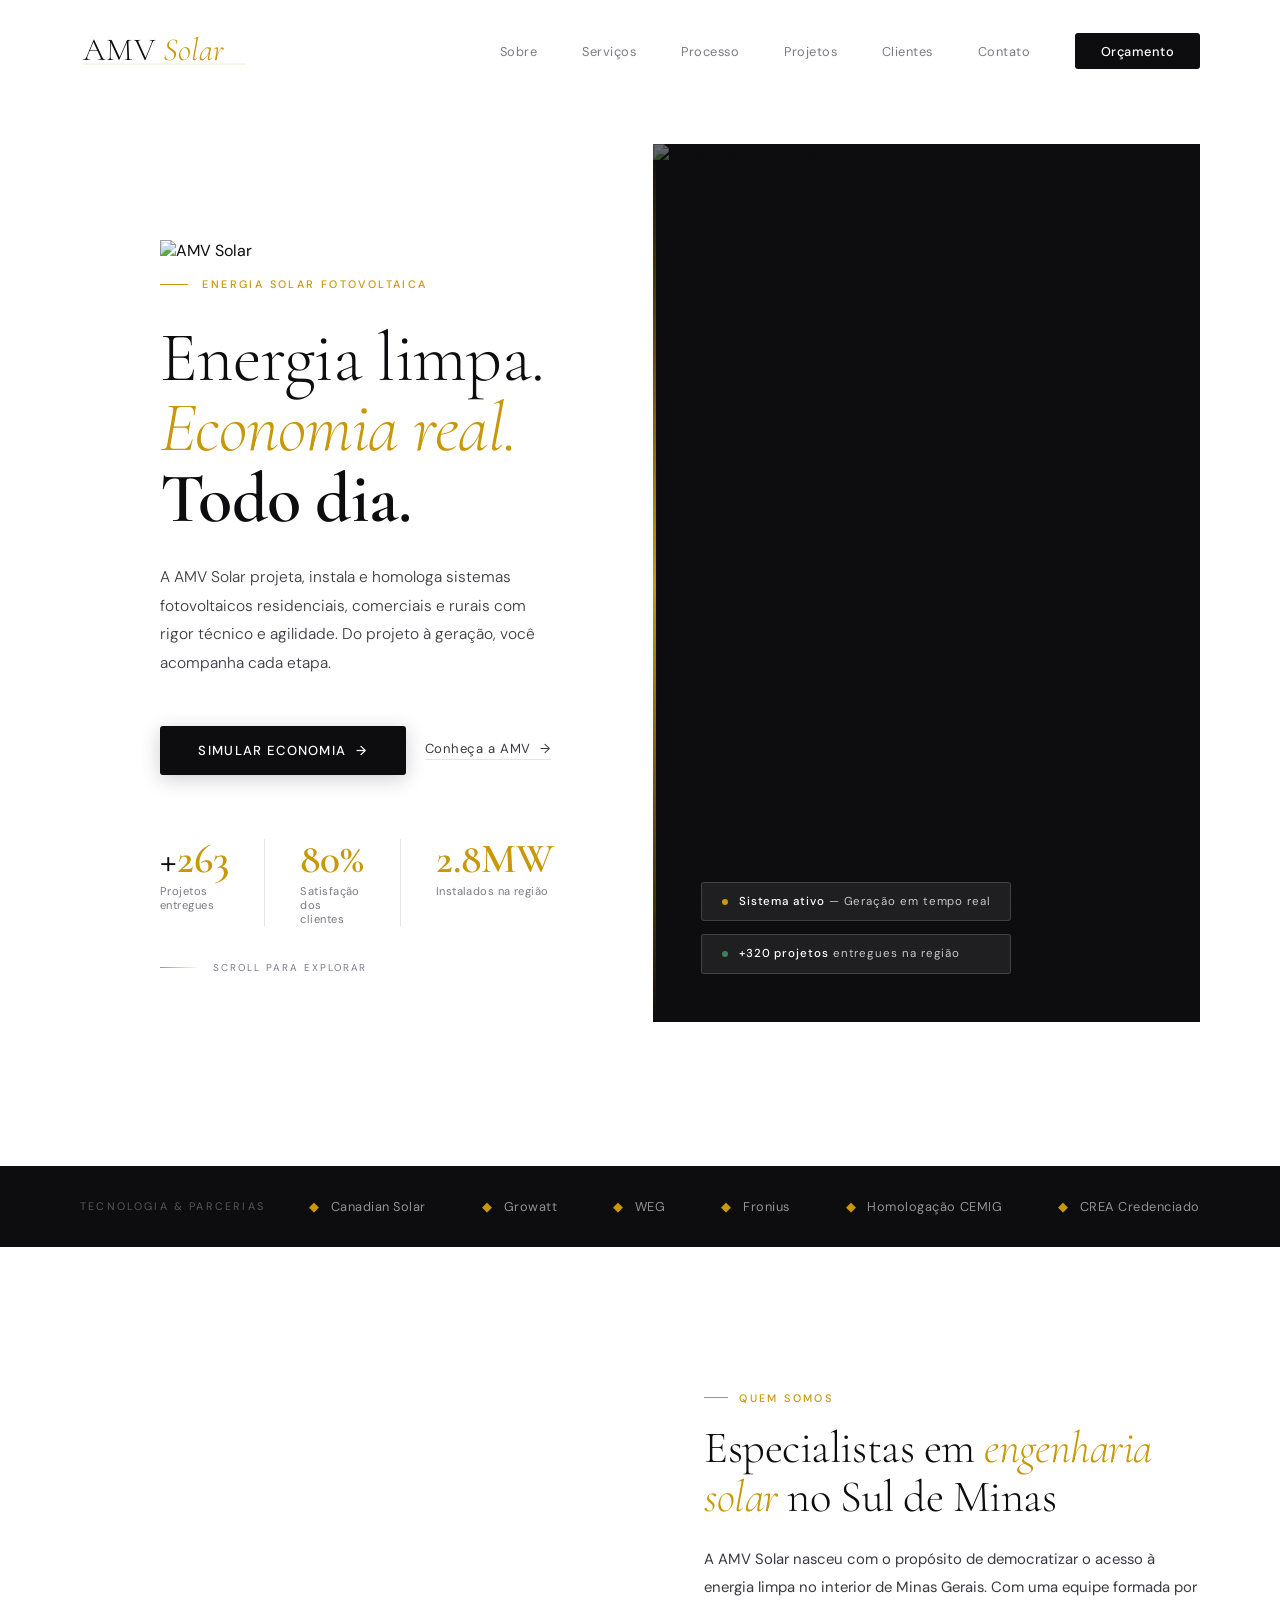
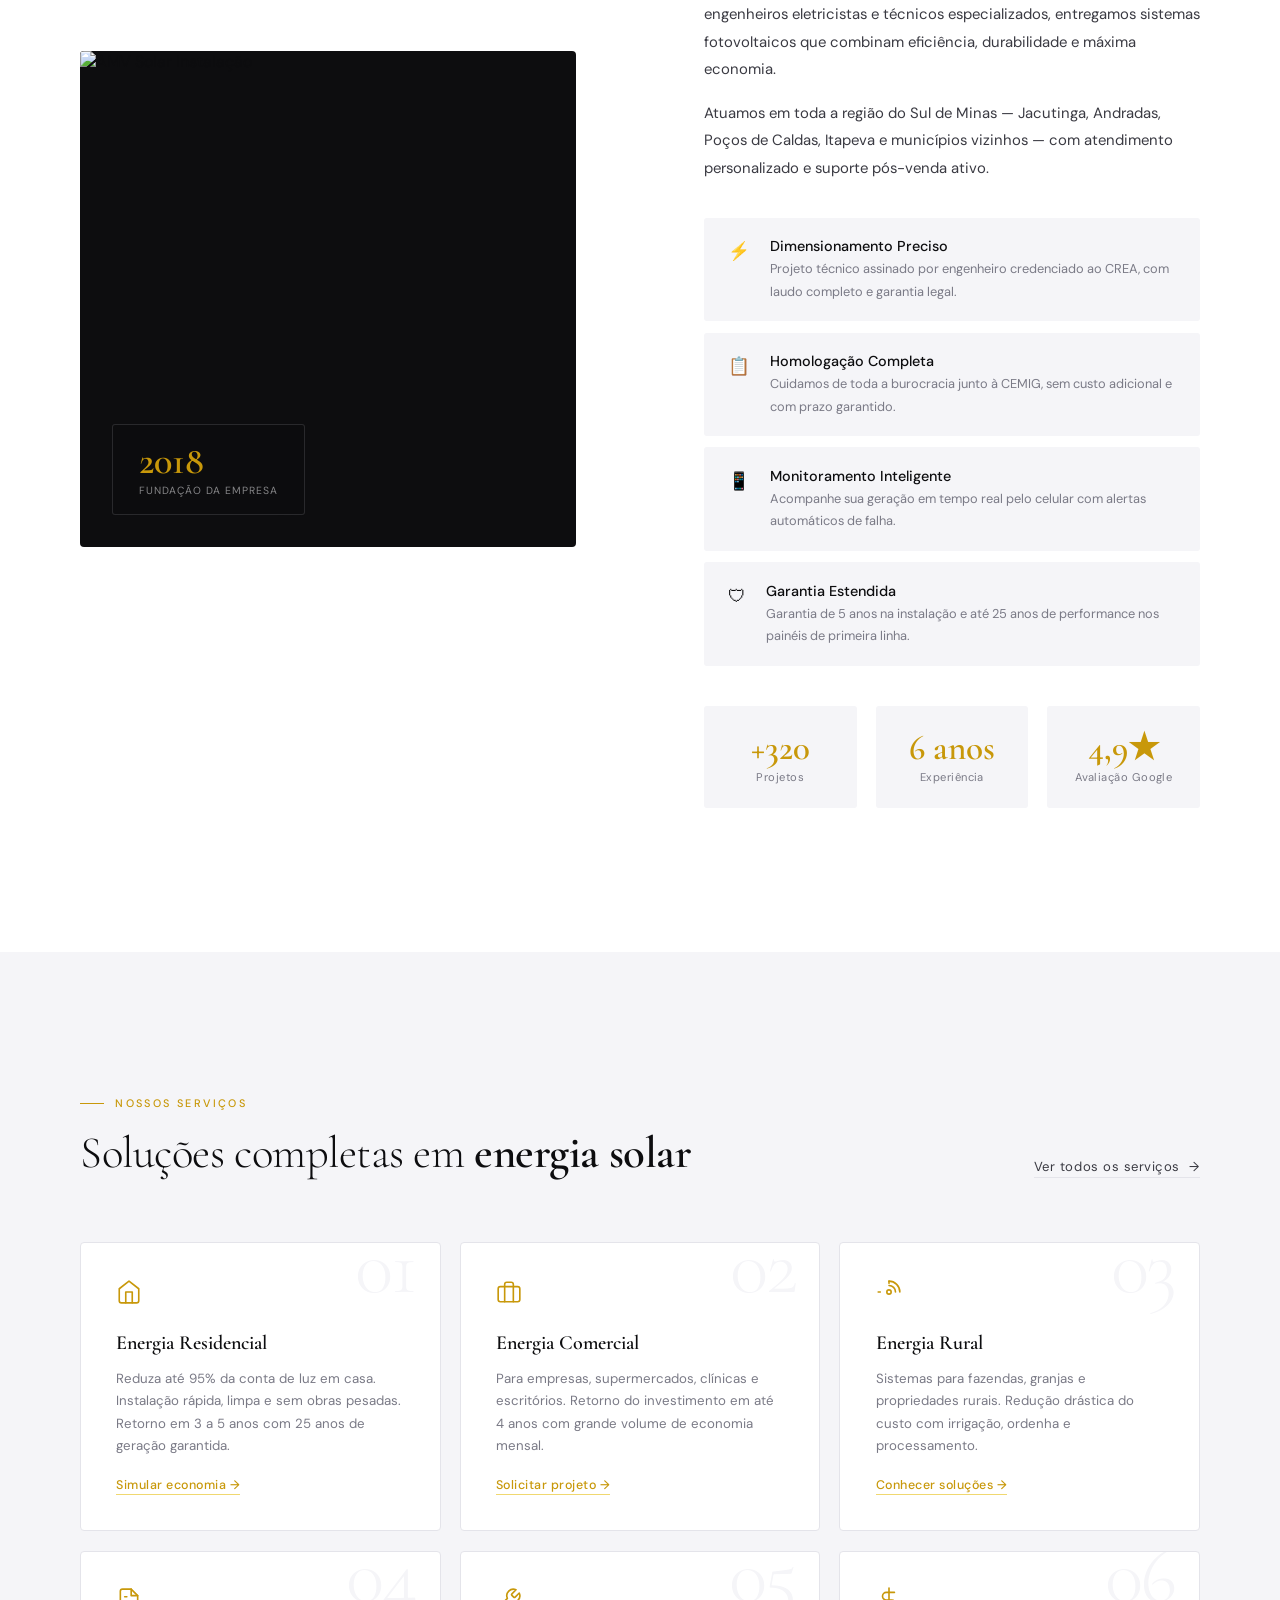
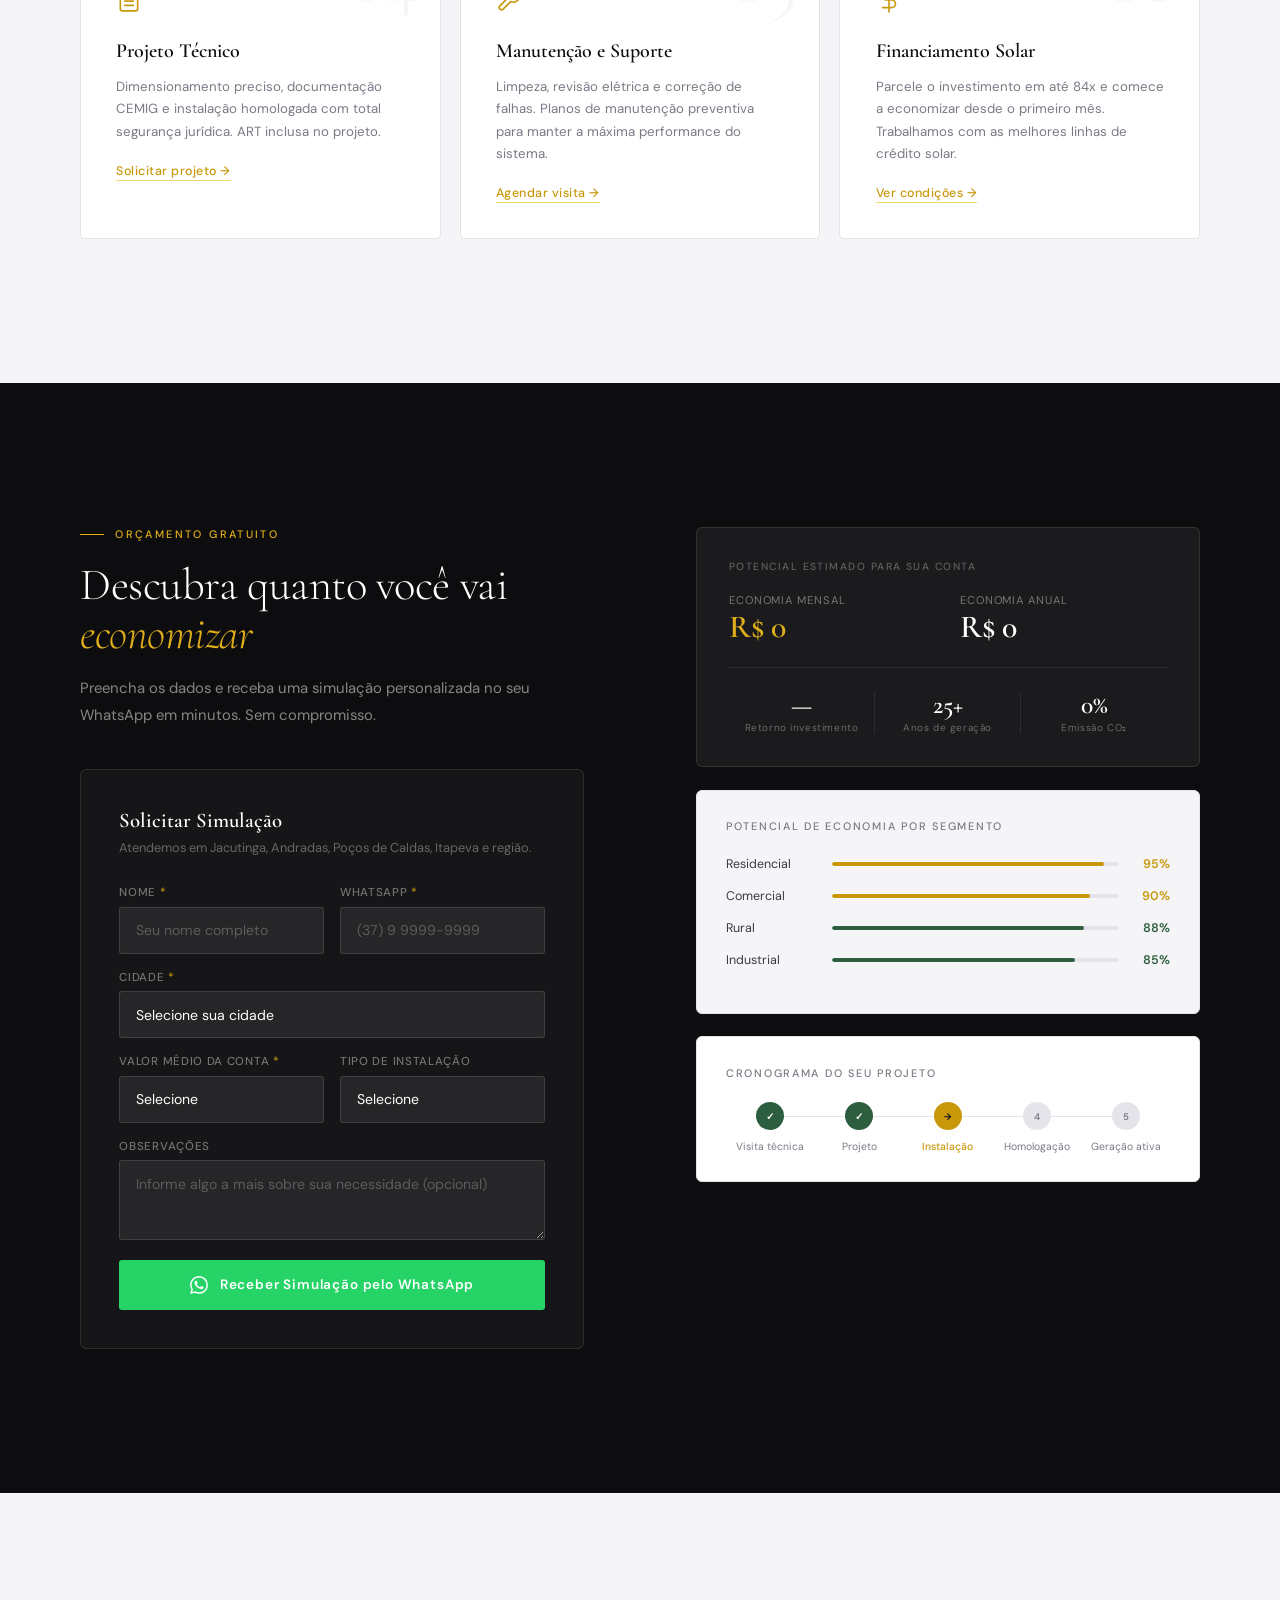
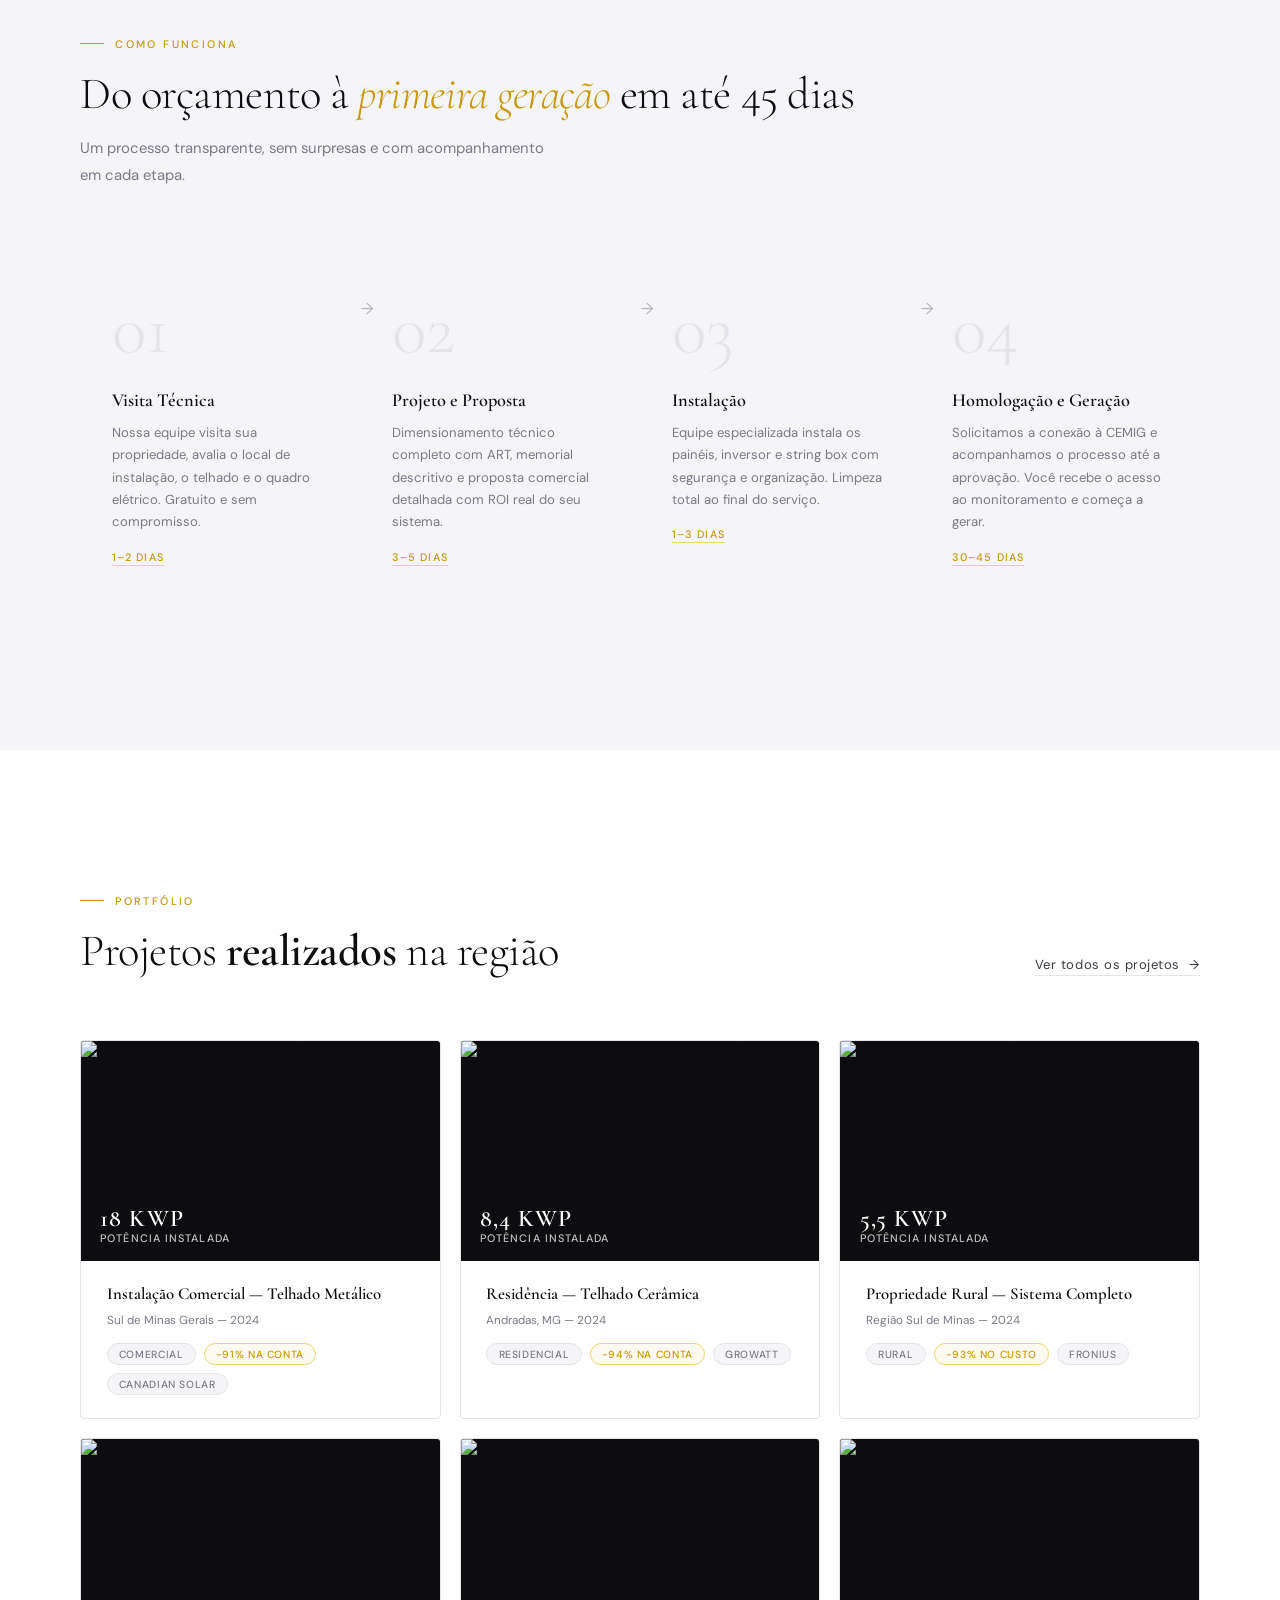
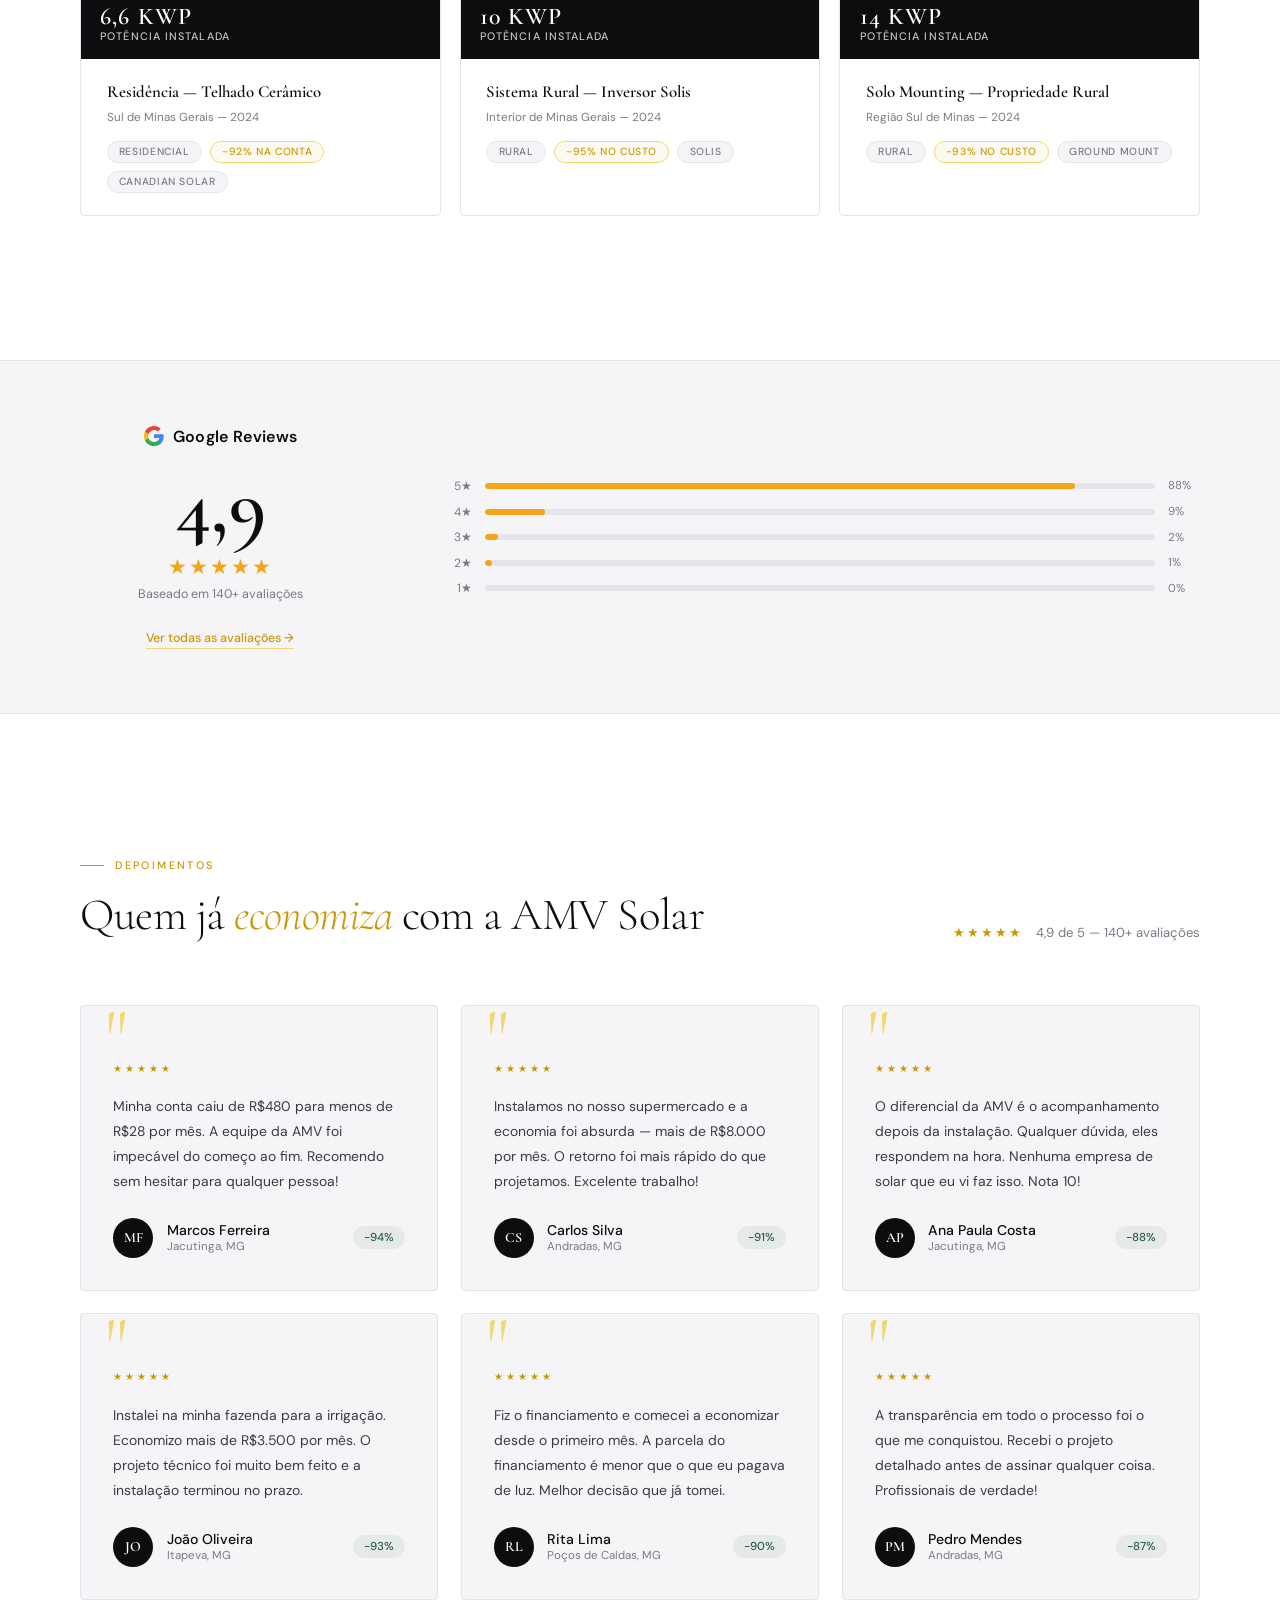
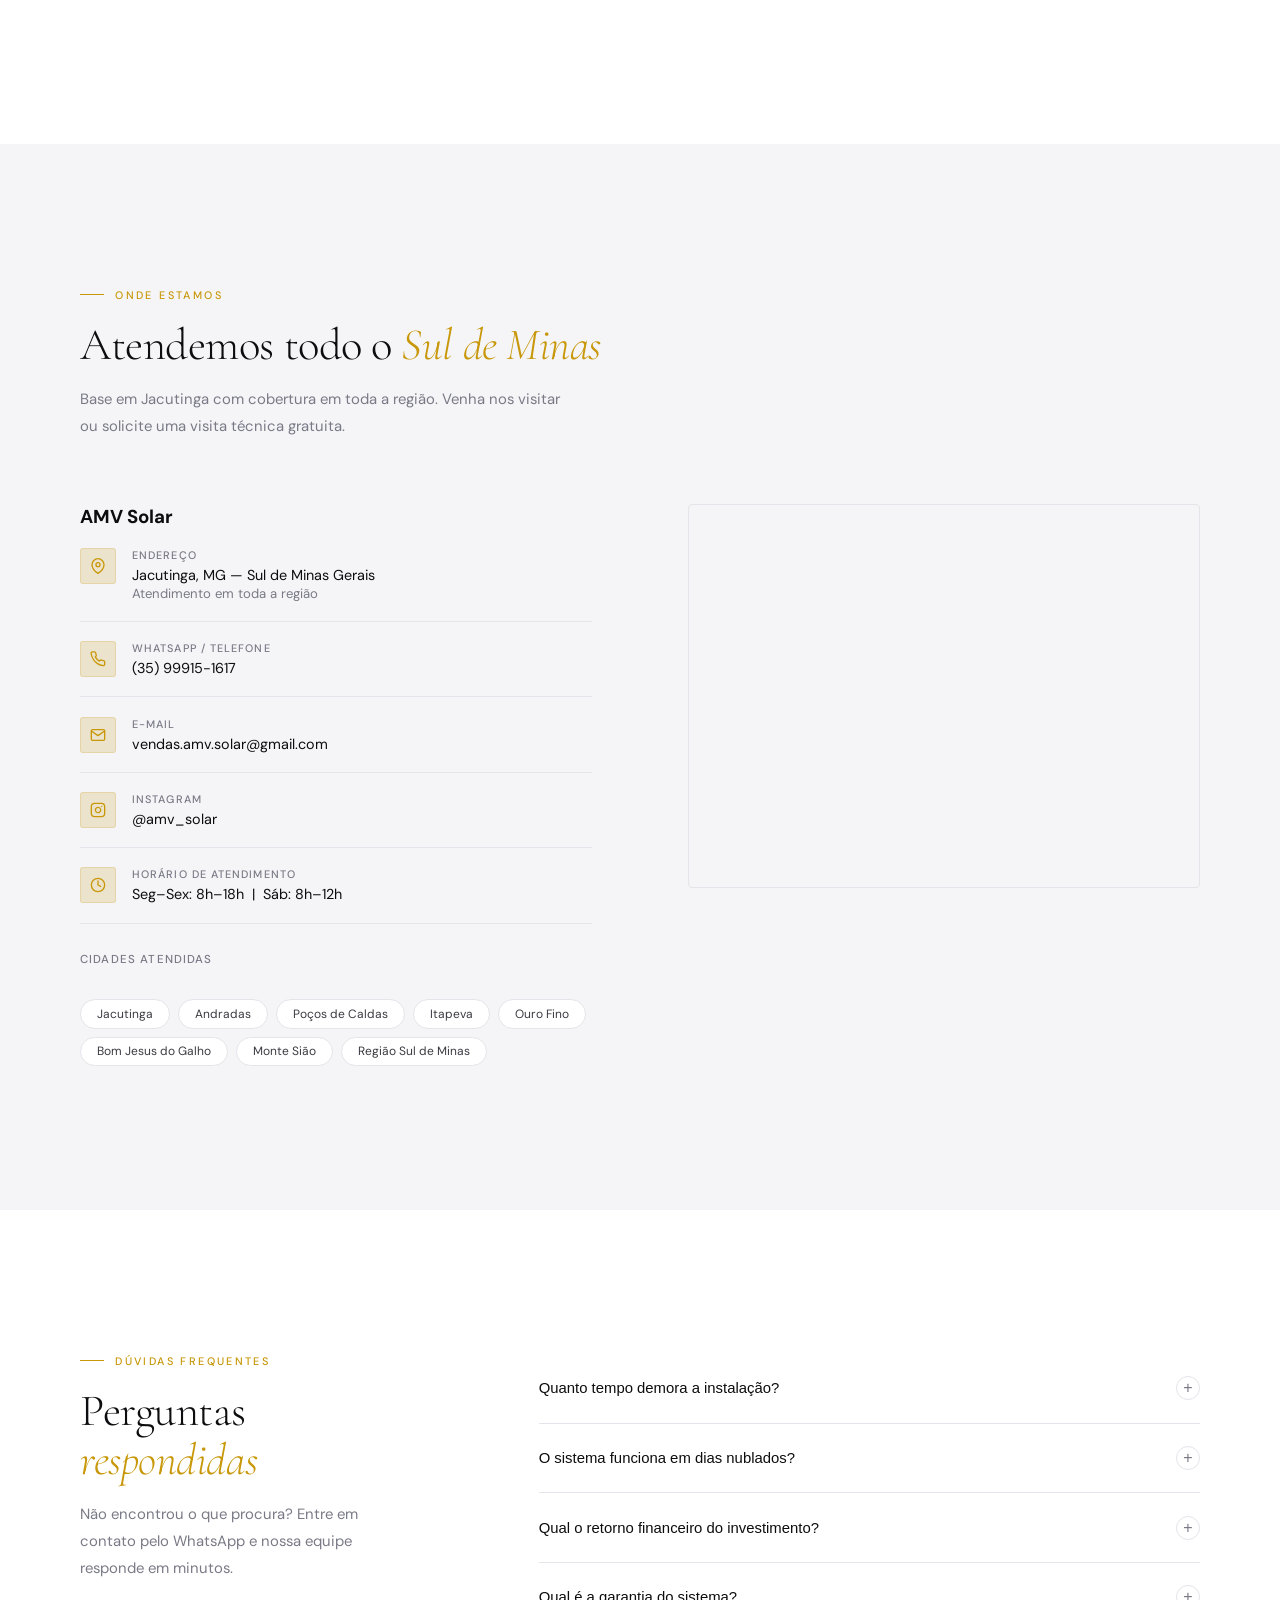
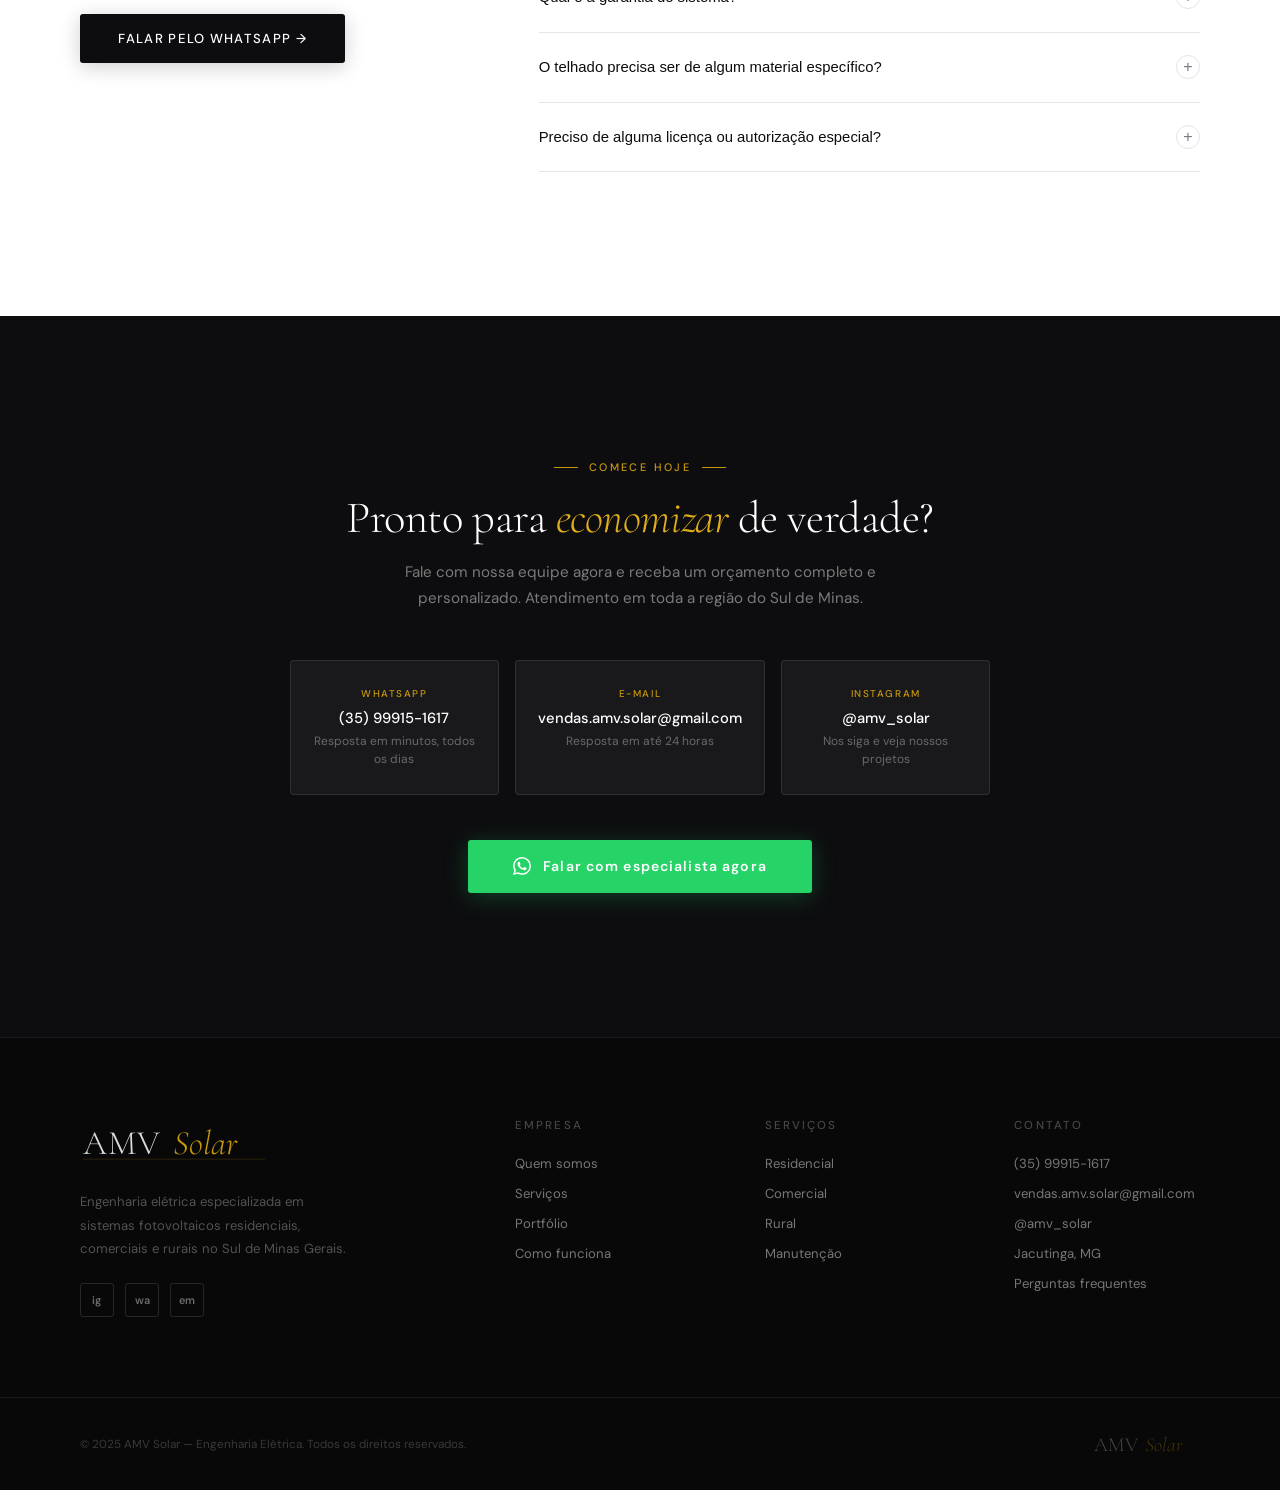
==== commit 36228368: "Aumenta logo no hero" ====
--- a/src/main/resources/templates/index.html
+++ b/src/main/resources/templates/index.html
@@ -725,7 +725,7 @@
 <!-- HERO -->
 <section id="home">
   <div class="hero-left" id="hero-left">
-    <img src="imagem do carregamento.png" alt="AMV Solar" style="width:260px;max-width:80%;margin-bottom:1rem;margin-top:-3rem;">
+    <img src="imagem do carregamento.png" alt="AMV Solar" style="width:100%;max-width:420px;margin-bottom:1rem;margin-top:-3rem;">
     <div class="eyebrow">Energia Solar Fotovoltaica</div>
     <h1>
       Energia limpa.<br>
